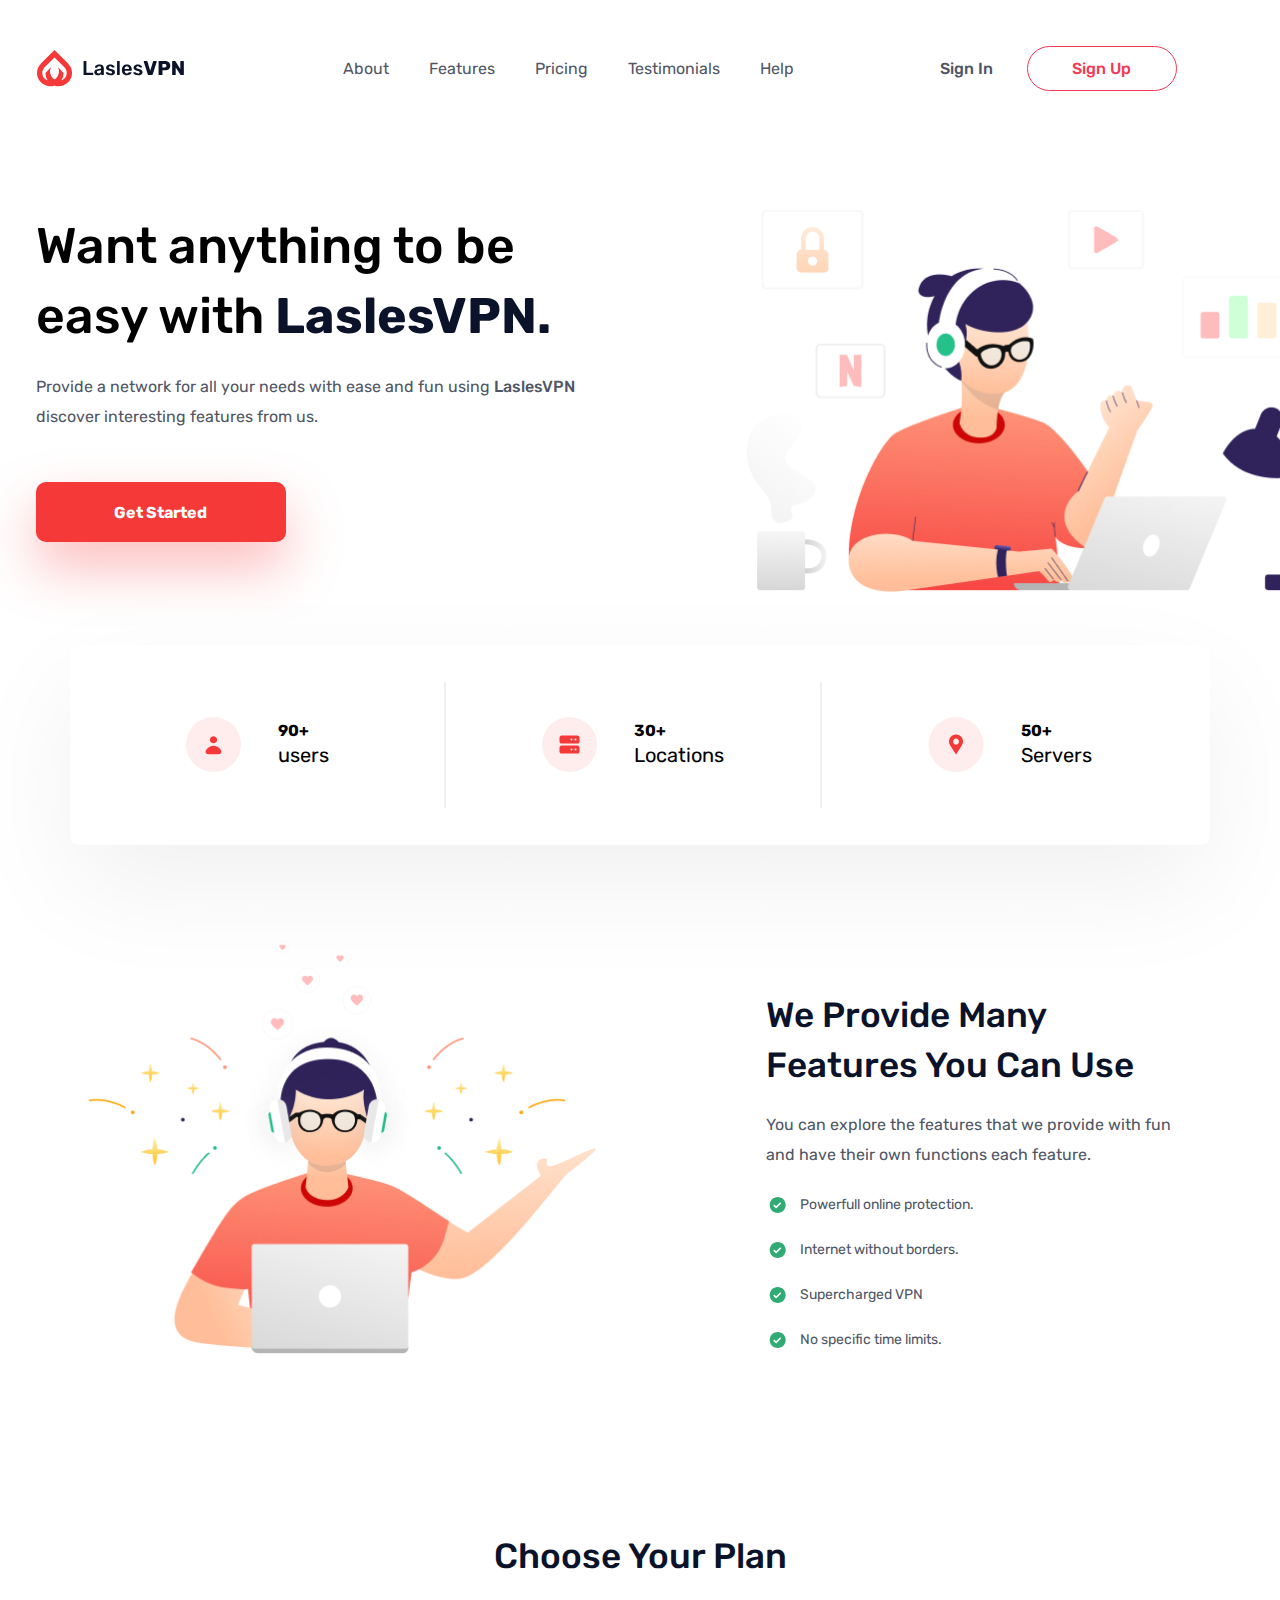
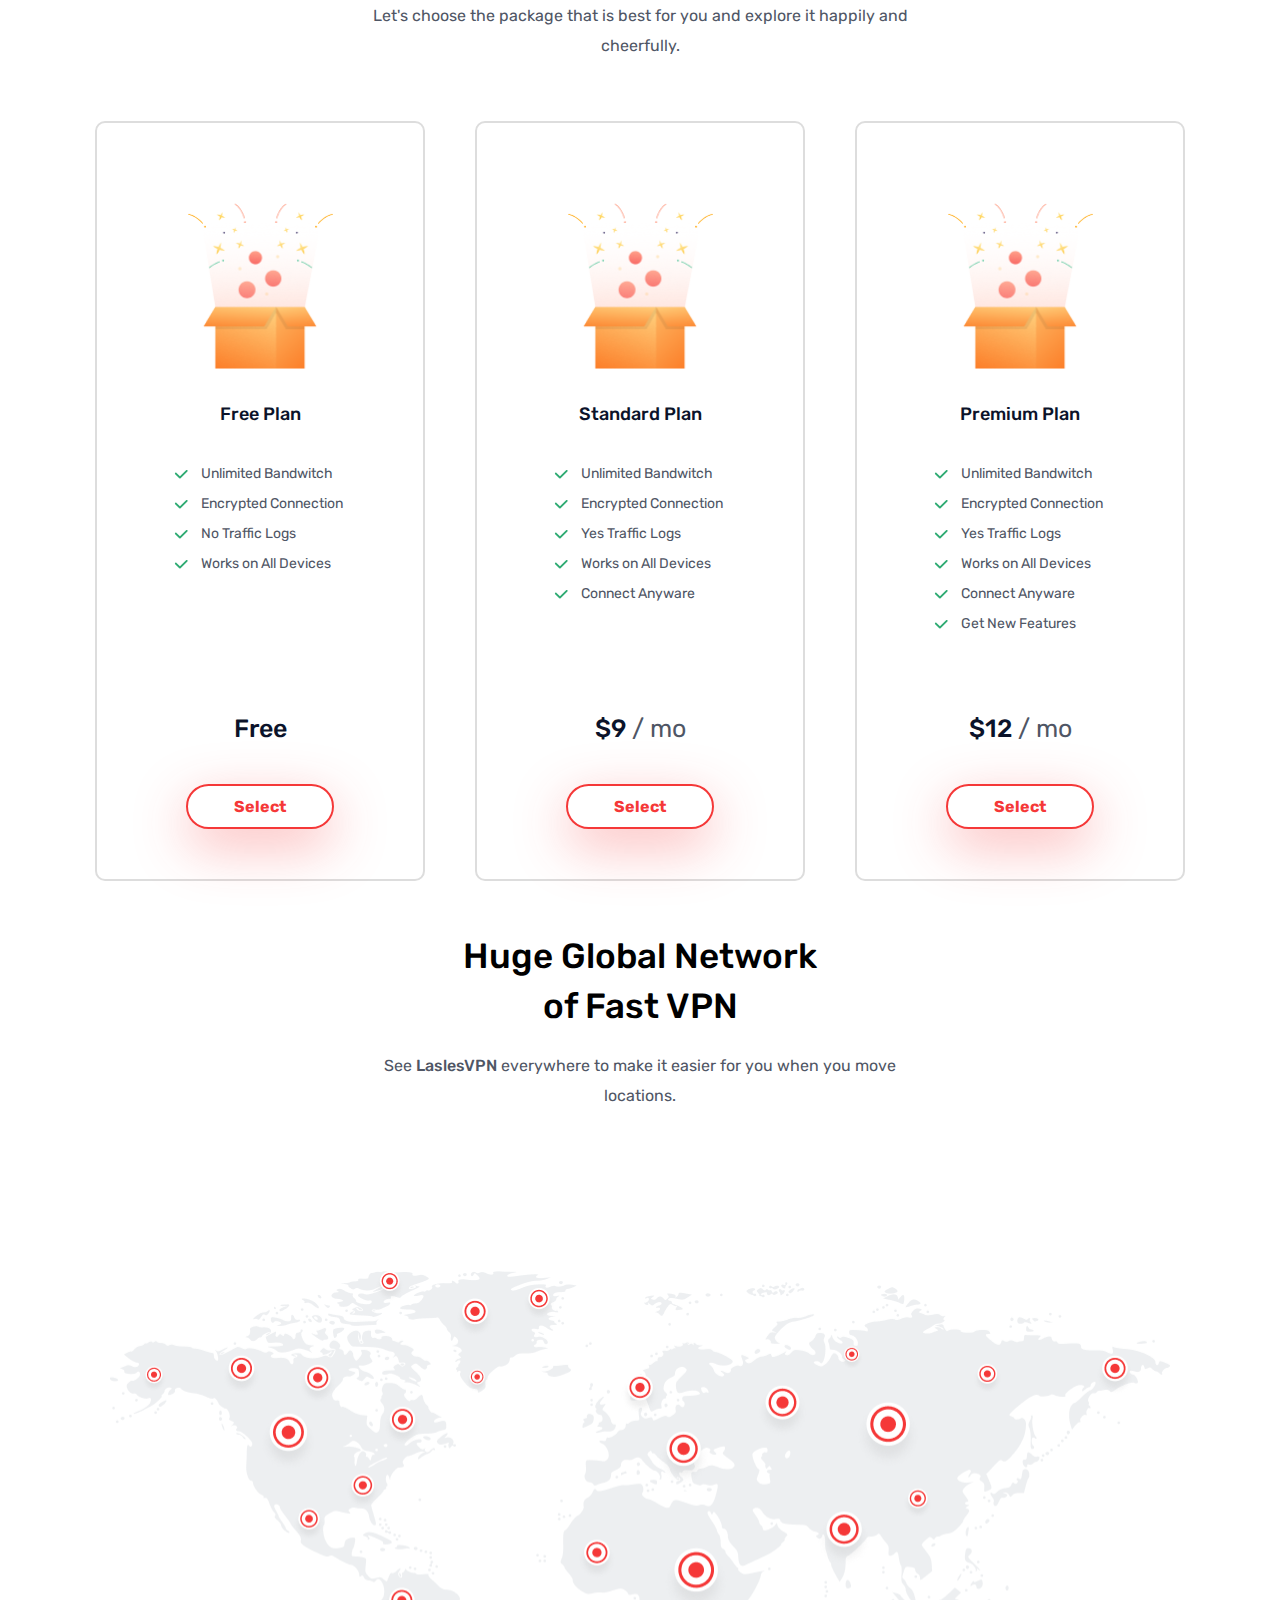
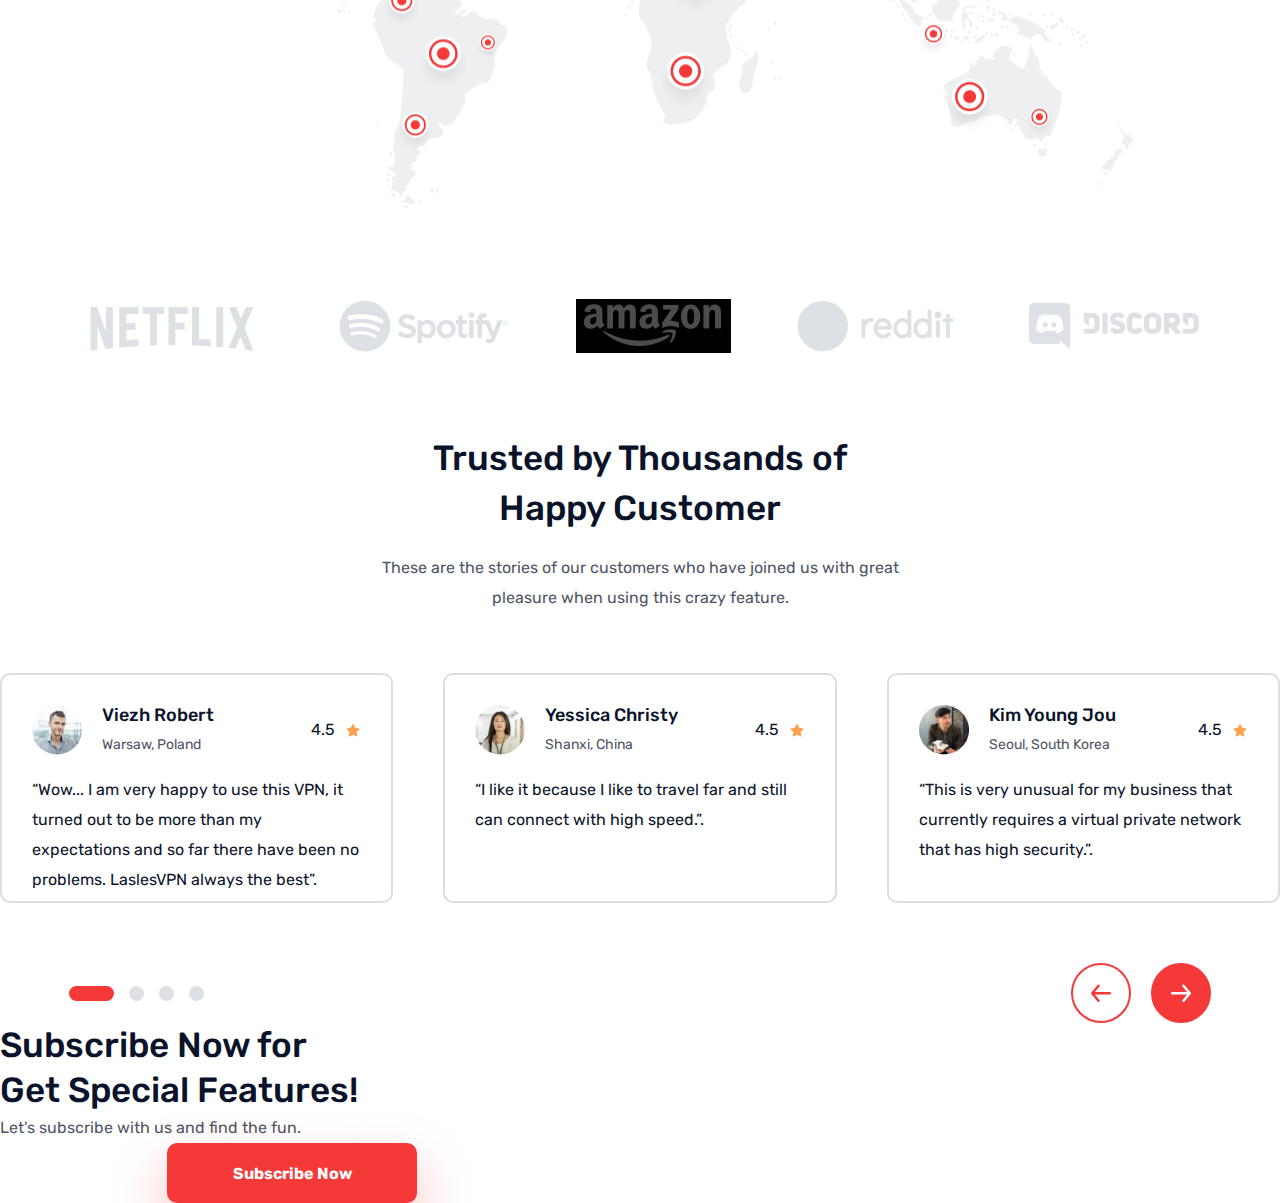
==== index.html @ 33fb3a8c "master__LaslesVPN" ====
<!DOCTYPE html>
<html lang="en">

<head>
    <meta charset="UTF-8">
    <meta http-equiv="X-UA-Compatible" content="IE=edge">
    <meta name="viewport" content="width=device-width, initial-scale=1.0">
    <title>LaslesVPN</title>
    <link rel="preconnect" href="https://fonts.gstatic.com">
    <link href="https://fonts.googleapis.com/css2?family=Rubik:wght@400;500;700&display=swap" rel="stylesheet">
    <link href="css/click.css" rel="stylesheet">
    <link href="css/style.css" rel="stylesheet">
</head>

<body>
    <!-- ===HEADER==== -->
    <header class="header__bg">
        <div class="header__conteiner">
            <div class="header__row">
                <svg class="header__logo" width="149" height="37" viewBox="0 0 149 37" fill="none" xmlns="http://www.w3.org/2000/svg">
                    <path d="M47.04 25.1162C46.9067 25.1162 46.7933 25.0695 46.7 24.9762C46.6067 24.8829 46.56 24.7695 46.56 24.6362V11.5962C46.56 11.4495 46.6067 11.3362 46.7 11.2562C46.7933 11.1629 46.9067 11.1162 47.04 11.1162H48.92C49.0667 11.1162 49.18 11.1629 49.26 11.2562C49.3533 11.3362 49.4 11.4495 49.4 11.5962V22.7162H55.74C55.8867 22.7162 56.0067 22.7629 56.1 22.8562C56.1933 22.9495 56.24 23.0629 56.24 23.1962V24.6362C56.24 24.7695 56.1933 24.8829 56.1 24.9762C56.0067 25.0695 55.8867 25.1162 55.74 25.1162H47.04ZM60.9611 25.3162C60.2811 25.3162 59.6544 25.1829 59.0811 24.9162C58.5211 24.6362 58.0744 24.2629 57.7411 23.7962C57.4211 23.3295 57.2611 22.8162 57.2611 22.2562C57.2611 21.3495 57.6278 20.6162 58.3611 20.0562C59.0944 19.4962 60.1011 19.1162 61.3811 18.9162L64.1211 18.5162V18.0962C64.1211 17.5229 63.9744 17.0895 63.6811 16.7962C63.3878 16.5029 62.9211 16.3562 62.2811 16.3562C61.8411 16.3562 61.4878 16.4362 61.2211 16.5962C60.9544 16.7562 60.7344 16.9229 60.5611 17.0962C60.4011 17.2562 60.2944 17.3629 60.2411 17.4162C60.1878 17.5762 60.0878 17.6562 59.9411 17.6562H58.3811C58.2611 17.6562 58.1544 17.6162 58.0611 17.5362C57.9811 17.4562 57.9411 17.3495 57.9411 17.2162C57.9544 16.8829 58.1144 16.5095 58.4211 16.0962C58.7411 15.6695 59.2278 15.3029 59.8811 14.9962C60.5344 14.6762 61.3411 14.5162 62.3011 14.5162C63.8744 14.5162 65.0211 14.8695 65.7411 15.5762C66.4611 16.2829 66.8211 17.2095 66.8211 18.3562V24.6362C66.8211 24.7695 66.7744 24.8829 66.6811 24.9762C66.6011 25.0695 66.4878 25.1162 66.3411 25.1162H64.6811C64.5478 25.1162 64.4344 25.0695 64.3411 24.9762C64.2478 24.8829 64.2011 24.7695 64.2011 24.6362V23.8562C63.9078 24.2829 63.4944 24.6362 62.9611 24.9162C62.4278 25.1829 61.7611 25.3162 60.9611 25.3162ZM61.6411 23.3962C62.3744 23.3962 62.9744 23.1562 63.4411 22.6762C63.9078 22.1962 64.1411 21.5029 64.1411 20.5962V20.1962L62.1411 20.5162C60.6078 20.7562 59.8411 21.2695 59.8411 22.0562C59.8411 22.4829 60.0144 22.8162 60.3611 23.0562C60.7211 23.2829 61.1478 23.3962 61.6411 23.3962ZM73.3464 25.3162C72.3331 25.3162 71.4864 25.1629 70.8064 24.8562C70.1264 24.5495 69.6197 24.1962 69.2864 23.7962C68.9664 23.3829 68.8064 23.0295 68.8064 22.7362C68.8064 22.6029 68.8464 22.4962 68.9264 22.4162C69.0197 22.3362 69.1264 22.2962 69.2464 22.2962H70.8864C70.9931 22.2962 71.0864 22.3495 71.1664 22.4562C71.2331 22.5095 71.3797 22.6362 71.6064 22.8362C71.8464 23.0362 72.1131 23.1962 72.4064 23.3162C72.7131 23.4229 73.0464 23.4762 73.4064 23.4762C73.9397 23.4762 74.3731 23.3762 74.7064 23.1762C75.0397 22.9629 75.2064 22.6629 75.2064 22.2762C75.2064 22.0095 75.1264 21.7962 74.9664 21.6362C74.8197 21.4629 74.5464 21.3095 74.1464 21.1762C73.7597 21.0295 73.1731 20.8695 72.3864 20.6962C71.2531 20.4562 70.4131 20.0895 69.8664 19.5962C69.3331 19.1029 69.0664 18.4495 69.0664 17.6362C69.0664 17.1029 69.2264 16.6029 69.5464 16.1362C69.8664 15.6562 70.3397 15.2695 70.9664 14.9762C71.6064 14.6695 72.3664 14.5162 73.2464 14.5162C74.1531 14.5162 74.9331 14.6629 75.5864 14.9562C76.2397 15.2362 76.7331 15.5762 77.0664 15.9762C77.4131 16.3762 77.5864 16.7295 77.5864 17.0362C77.5864 17.1562 77.5397 17.2629 77.4464 17.3562C77.3664 17.4362 77.2664 17.4762 77.1464 17.4762H75.6464C75.4997 17.4762 75.3864 17.4229 75.3064 17.3162C75.2131 17.2495 75.0597 17.1295 74.8464 16.9562C74.6464 16.7695 74.4197 16.6229 74.1664 16.5162C73.9131 16.4095 73.6064 16.3562 73.2464 16.3562C72.7531 16.3562 72.3731 16.4629 72.1064 16.6762C71.8397 16.8895 71.7064 17.1695 71.7064 17.5162C71.7064 17.7562 71.7664 17.9562 71.8864 18.1162C72.0197 18.2762 72.2797 18.4295 72.6664 18.5762C73.0531 18.7095 73.6331 18.8495 74.4064 18.9962C76.8064 19.4629 78.0064 20.5095 78.0064 22.1362C78.0064 23.0829 77.5931 23.8495 76.7664 24.4362C75.9531 25.0229 74.8131 25.3162 73.3464 25.3162ZM80.5505 25.1162C80.4171 25.1162 80.3038 25.0695 80.2105 24.9762C80.1171 24.8829 80.0705 24.7695 80.0705 24.6362V11.3962C80.0705 11.2495 80.1171 11.1362 80.2105 11.0562C80.3038 10.9629 80.4171 10.9162 80.5505 10.9162H82.2305C82.3771 10.9162 82.4905 10.9629 82.5705 11.0562C82.6638 11.1362 82.7105 11.2495 82.7105 11.3962V24.6362C82.7105 24.7695 82.6638 24.8829 82.5705 24.9762C82.4905 25.0695 82.3771 25.1162 82.2305 25.1162H80.5505ZM89.863 25.3162C88.3696 25.3162 87.183 24.8895 86.303 24.0362C85.4363 23.1829 84.9763 21.9695 84.923 20.3962L84.903 19.8962C84.903 18.2295 85.3363 16.9162 86.203 15.9562C87.083 14.9962 88.2963 14.5162 89.843 14.5162C91.4296 14.5162 92.6496 14.9962 93.503 15.9562C94.3696 16.9162 94.803 18.1962 94.803 19.7962V20.2162C94.803 20.3495 94.7563 20.4629 94.663 20.5562C94.5696 20.6495 94.4496 20.6962 94.303 20.6962H87.663V20.8562C87.6896 21.6029 87.8896 22.2229 88.263 22.7162C88.6496 23.1962 89.1763 23.4362 89.843 23.4362C90.603 23.4362 91.223 23.1295 91.703 22.5162C91.823 22.3695 91.9163 22.2829 91.983 22.2562C92.0496 22.2162 92.163 22.1962 92.323 22.1962H94.083C94.203 22.1962 94.303 22.2295 94.383 22.2962C94.4763 22.3629 94.523 22.4562 94.523 22.5762C94.523 22.8962 94.3296 23.2762 93.943 23.7162C93.5696 24.1429 93.0296 24.5162 92.323 24.8362C91.6163 25.1562 90.7963 25.3162 89.863 25.3162ZM92.043 18.9962V18.9562C92.043 18.1695 91.843 17.5429 91.443 17.0762C91.0563 16.5962 90.523 16.3562 89.843 16.3562C89.163 16.3562 88.6296 16.5962 88.243 17.0762C87.8563 17.5429 87.663 18.1695 87.663 18.9562V18.9962H92.043ZM100.885 25.3162C99.8721 25.3162 99.0255 25.1629 98.3455 24.8562C97.6655 24.5495 97.1588 24.1962 96.8255 23.7962C96.5055 23.3829 96.3455 23.0295 96.3455 22.7362C96.3455 22.6029 96.3855 22.4962 96.4655 22.4162C96.5588 22.3362 96.6655 22.2962 96.7855 22.2962H98.4255C98.5321 22.2962 98.6255 22.3495 98.7055 22.4562C98.7721 22.5095 98.9188 22.6362 99.1455 22.8362C99.3855 23.0362 99.6521 23.1962 99.9455 23.3162C100.252 23.4229 100.585 23.4762 100.945 23.4762C101.479 23.4762 101.912 23.3762 102.245 23.1762C102.579 22.9629 102.745 22.6629 102.745 22.2762C102.745 22.0095 102.665 21.7962 102.505 21.6362C102.359 21.4629 102.085 21.3095 101.685 21.1762C101.299 21.0295 100.712 20.8695 99.9255 20.6962C98.7921 20.4562 97.9521 20.0895 97.4055 19.5962C96.8721 19.1029 96.6055 18.4495 96.6055 17.6362C96.6055 17.1029 96.7655 16.6029 97.0855 16.1362C97.4055 15.6562 97.8788 15.2695 98.5055 14.9762C99.1455 14.6695 99.9055 14.5162 100.785 14.5162C101.692 14.5162 102.472 14.6629 103.125 14.9562C103.779 15.2362 104.272 15.5762 104.605 15.9762C104.952 16.3762 105.125 16.7295 105.125 17.0362C105.125 17.1562 105.079 17.2629 104.985 17.3562C104.905 17.4362 104.805 17.4762 104.685 17.4762H103.185C103.039 17.4762 102.925 17.4229 102.845 17.3162C102.752 17.2495 102.599 17.1295 102.385 16.9562C102.185 16.7695 101.959 16.6229 101.705 16.5162C101.452 16.4095 101.145 16.3562 100.785 16.3562C100.292 16.3562 99.9121 16.4629 99.6455 16.6762C99.3788 16.8895 99.2455 17.1695 99.2455 17.5162C99.2455 17.7562 99.3055 17.9562 99.4255 18.1162C99.5588 18.2762 99.8188 18.4295 100.205 18.5762C100.592 18.7095 101.172 18.8495 101.945 18.9962C104.345 19.4629 105.545 20.5095 105.545 22.1362C105.545 23.0829 105.132 23.8495 104.305 24.4362C103.492 25.0229 102.352 25.3162 100.885 25.3162ZM111.63 25.1162C111.403 25.1162 111.216 25.0629 111.07 24.9562C110.936 24.8362 110.843 24.6895 110.79 24.5162L106.75 11.7162L106.71 11.5362C106.71 11.4295 106.75 11.3362 106.83 11.2562C106.923 11.1629 107.03 11.1162 107.15 11.1162H109.77C109.97 11.1162 110.13 11.1762 110.25 11.2962C110.383 11.4029 110.47 11.5229 110.51 11.6562L113.23 20.6962L115.97 11.6562C116.01 11.5095 116.09 11.3829 116.21 11.2762C116.343 11.1695 116.51 11.1162 116.71 11.1162H119.33C119.45 11.1162 119.55 11.1629 119.63 11.2562C119.71 11.3362 119.75 11.4295 119.75 11.5362C119.75 11.6029 119.743 11.6629 119.73 11.7162L115.67 24.5162C115.63 24.6895 115.536 24.8362 115.39 24.9562C115.256 25.0629 115.076 25.1162 114.85 25.1162H111.63ZM122.075 25.1162C121.942 25.1162 121.822 25.0695 121.715 24.9762C121.622 24.8695 121.575 24.7495 121.575 24.6162V11.6362C121.575 11.4895 121.622 11.3695 121.715 11.2762C121.808 11.1695 121.928 11.1162 122.075 11.1162H127.735C129.468 11.1162 130.828 11.5095 131.815 12.2962C132.802 13.0829 133.295 14.2362 133.295 15.7562C133.295 17.2762 132.802 18.4162 131.815 19.1762C130.828 19.9229 129.468 20.2962 127.735 20.2962H125.455V24.6162C125.455 24.7495 125.408 24.8695 125.315 24.9762C125.222 25.0695 125.102 25.1162 124.955 25.1162H122.075ZM127.635 17.4362C128.182 17.4362 128.608 17.2962 128.915 17.0162C129.235 16.7229 129.395 16.2962 129.395 15.7362C129.395 15.2162 129.248 14.7962 128.955 14.4762C128.675 14.1562 128.235 13.9962 127.635 13.9962H125.395V17.4362H127.635ZM135.649 25.1162C135.516 25.1162 135.396 25.0695 135.289 24.9762C135.196 24.8695 135.149 24.7495 135.149 24.6162V11.6362C135.149 11.4895 135.196 11.3695 135.289 11.2762C135.382 11.1695 135.502 11.1162 135.649 11.1162H137.909C138.216 11.1162 138.442 11.2429 138.589 11.4962L143.309 18.9562V11.6362C143.309 11.4895 143.356 11.3695 143.449 11.2762C143.542 11.1695 143.662 11.1162 143.809 11.1162H146.349C146.496 11.1162 146.616 11.1695 146.709 11.2762C146.802 11.3695 146.849 11.4895 146.849 11.6362V24.5962C146.849 24.7429 146.802 24.8695 146.709 24.9762C146.616 25.0695 146.496 25.1162 146.349 25.1162H144.089C143.782 25.1162 143.556 24.9895 143.409 24.7362L138.709 17.5762V24.6162C138.709 24.7629 138.656 24.8829 138.549 24.9762C138.456 25.0695 138.336 25.1162 138.189 25.1162H135.649Z" fill="#0B132A"/>
                    <path d="M31.1473 13.6477L31.1255 13.626C31.1238 13.6247 31.1224 13.6231 31.1215 13.6212L17.5006 0L3.87983 13.6209C3.87826 13.6225 3.8758 13.6256 3.8758 13.6256L3.85333 13.6474C1.77053 15.7419 0.447586 18.4725 0.0948177 21.4052C-0.25795 24.3379 0.379698 27.3044 1.90639 29.8331C3.43309 32.3619 5.76122 34.3077 8.52069 35.3612C11.2802 36.4147 14.3126 36.5157 17.136 35.6477C17.3735 35.5751 17.6275 35.5751 17.8651 35.6477C20.6882 36.5153 23.7205 36.4144 26.4798 35.3607C29.2391 34.307 31.567 32.3613 33.0936 29.8328C34.6202 27.3042 35.2579 24.3379 34.9053 21.4054C34.5526 18.4728 33.2299 15.7422 31.1473 13.6477ZM8.7232 22.6298C8.65689 22.6961 8.6043 22.7749 8.56844 22.8615C8.53257 22.948 8.5141 23.0408 8.51412 23.1346C8.53835 25.5386 9.21776 27.8904 10.4792 29.9371C10.5079 29.9835 10.5211 30.0379 10.517 30.0922C10.513 30.1465 10.4918 30.1982 10.4566 30.2399C10.4213 30.2816 10.3738 30.311 10.3209 30.324C10.2679 30.337 10.2122 30.333 10.1616 30.3124C9.21332 29.9135 8.35182 29.3336 7.62531 28.6053C6.13646 27.1162 5.29946 25.097 5.2981 22.9912C5.29675 20.8855 6.13117 18.8652 7.61812 17.3743L17.5006 7.49273L27.3826 17.3743C28.8698 18.865 29.7045 20.8853 29.703 22.9912C29.7018 25.097 28.8647 27.1162 27.3757 28.6053C26.6492 29.3336 25.7877 29.9135 24.8396 30.3124C24.7889 30.333 24.7332 30.337 24.6802 30.324C24.6273 30.311 24.5798 30.2814 24.5445 30.2399C24.5093 30.1982 24.488 30.1465 24.484 30.092C24.4799 30.0377 24.4931 29.9833 24.5218 29.9369C25.7835 27.8904 26.4633 25.5386 26.4879 23.1346C26.4879 23.0408 26.4692 22.948 26.4332 22.8613C26.3971 22.7746 26.3444 22.696 26.2779 22.6296L21.6037 17.6717C21.5571 17.6329 21.4985 17.6116 21.4378 17.6116C21.3773 17.6116 21.3186 17.6329 21.2721 17.6717C21.2255 17.7104 21.1942 17.7644 21.1833 17.824C21.1724 17.8837 21.1828 17.945 21.2127 17.9978C23.0281 21.283 21.467 26.0017 18.8637 28.6053L18.85 28.6191C18.4907 28.9745 18.0056 29.1738 17.5002 29.1736C16.9948 29.1734 16.5098 28.9738 16.1508 28.6182L16.1382 28.6053C13.5339 26.0017 11.9736 21.2835 13.7893 17.9985C13.8192 17.9457 13.8296 17.8844 13.8187 17.8247C13.8079 17.7651 13.7764 17.7111 13.7299 17.6724C13.6834 17.6336 13.6247 17.6123 13.5642 17.6123C13.5036 17.6123 13.4449 17.6336 13.3984 17.6724L8.7232 22.6298Z" fill="#F53838"/>
                </svg>
                <nav>
                    <ul class="header__menu">
                        <li class="header__menu-item">
                            <a href="#" class="header__menu-link">About</a></li>
                        <li class="header__menu-item">
                            <a href="#" class="header__menu-link">Features</a></li>
                        <li class="header__menu-item">
                            <a href="#" class="header__menu-link">Pricing</a></li>
                        <li class="header__menu-item">
                            <a href="#" class="header__menu-link">Testimonials</a></li>
                        <li class="header__menu-item">
                            <a href="#" class="header__menu-link">Help</a></li>
                    </ul>
                </nav>
                <a href="#" class="header__link-login">Sign In</a>
                <button class="btn header__btn-login">Sign Up</button>
            </div>
    </header>
    <section class="header__bottom">
        <h1 class="header__title">Want anything to be easy with
            <span class="header__title-bold">LaslesVPN.</span>
        </h1>
        <div class="header__dicsription">Provide a network for all your needs with ease and fun using
            <span class="header__dicsription-bold"> LaslesVPN </span> discover interesting features from us.
        </div>
        <button class="btn header__btn-start">Get Started</button>
        </div>
        <img class="header__decor-img" src="images/heder__decor-img.png" alt="">
        </div>
    </section>
    <!-- =====HEADER(END)====== -->


    <!-- ===ADVANTAGES=== -->
    <section class="advantages">
        <div class="advantages__conteiner">
            <div class="advantages__cards">
                <svg class="advantages__cards-icon" width="55" height="56" viewBox="0 0 55 56" fill="none" xmlns="http://www.w3.org/2000/svg">
                    <rect y="0.0493164" width="55" height="55" rx="27.5" fill="#FFECEC" />
                    <path fill-rule="evenodd" clip-rule="evenodd" d="M27.5 26.3493C28.4548 26.3493 29.3705 25.97 30.0456 25.2949C30.7207 24.6197 31.1 23.7041 31.1 22.7493C31.1 21.7945 30.7207 20.8788 30.0456 20.2037C29.3705 19.5286 28.4548 19.1493 27.5 19.1493C26.5452 19.1493 25.6296 19.5286 24.9544 20.2037C24.2793 20.8788 23.9 21.7945 23.9 22.7493C23.9 23.7041 24.2793 24.6197 24.9544 25.2949C25.6296 25.97 26.5452 26.3493 27.5 26.3493ZM22.3987 37.1493C20.5769 37.1493 19.0422 35.6179 19.7394 33.9347C20.1616 32.9156 20.7803 31.9896 21.5603 31.2096C22.3403 30.4296 23.2663 29.8108 24.2855 29.3887C25.3046 28.9666 26.3969 28.7493 27.5 28.7493C28.6031 28.7493 29.6954 28.9666 30.7145 29.3887C31.7337 29.8108 32.6597 30.4296 33.4397 31.2096C34.2197 31.9896 34.8385 32.9156 35.2606 33.9347C35.9578 35.6179 34.4232 37.1493 32.6014 37.1493H22.3987Z"fill="#F53838" />
                </svg>
                <div class="advantages__cards-dicsription">
                    <span class="advantages__cards-title">90+</span>
                    <span class="advantages__cards-subtitle">users</span>
                </div>
            </div>
            <div class="advantages__cards">
                <svg class="advantages__cards-icon" width="55" height="56" viewBox="0 0 55 56" fill="none" xmlns="http://www.w3.org/2000/svg">
                    <rect y="0.0493164" width="55" height="55" rx="27.5" fill="#FFECEC" />
                    <path d="M35.5 18.5493H19.5C18.9696 18.5493 18.4609 18.76 18.0858 19.1351C17.7107 19.5102 17.5 20.0189 17.5 20.5493V24.5493C17.5 25.0797 17.7107 25.5885 18.0858 25.9635C18.4609 26.3386 18.9696 26.5493 19.5 26.5493H35.5C36.0304 26.5493 36.5391 26.3386 36.9142 25.9635C37.2893 25.5885 37.5 25.0797 37.5 24.5493V20.5493C37.5 20.0189 37.2893 19.5102 36.9142 19.1351C36.5391 18.76 36.0304 18.5493 35.5 18.5493ZM30.5 22.5493C30.5 23.1016 30.0523 23.5493 29.5 23.5493C28.9477 23.5493 28.5 23.1016 28.5 22.5493C28.5 21.997 28.9477 21.5493 29.5 21.5493C30.0523 21.5493 30.5 21.997 30.5 22.5493ZM34.5 22.5493C34.5 23.1016 34.0523 23.5493 33.5 23.5493C32.9477 23.5493 32.5 23.1016 32.5 22.5493C32.5 21.997 32.9477 21.5493 33.5 21.5493C34.0523 21.5493 34.5 21.997 34.5 22.5493ZM35.5 28.5493H19.5C18.9696 28.5493 18.4609 28.76 18.0858 29.1351C17.7107 29.5102 17.5 30.0189 17.5 30.5493V34.5493C17.5 35.0798 17.7107 35.5885 18.0858 35.9635C18.4609 36.3386 18.9696 36.5493 19.5 36.5493H35.5C36.0304 36.5493 36.5391 36.3386 36.9142 35.9635C37.2893 35.5885 37.5 35.0798 37.5 34.5493V30.5493C37.5 30.0189 37.2893 29.5102 36.9142 29.1351C36.5391 28.76 36.0304 28.5493 35.5 28.5493ZM30.5 32.5493C30.5 33.1016 30.0523 33.5493 29.5 33.5493C28.9477 33.5493 28.5 33.1016 28.5 32.5493C28.5 31.997 28.9477 31.5493 29.5 31.5493C30.0523 31.5493 30.5 31.997 30.5 32.5493ZM34.5 32.5493C34.5 33.1016 34.0523 33.5493 33.5 33.5493C32.9477 33.5493 32.5 33.1016 32.5 32.5493C32.5 31.997 32.9477 31.5493 33.5 31.5493C34.0523 31.5493 34.5 31.997 34.5 32.5493Z" fill="#F53838" />
                </svg>
                <div class="advantages__cards-dicsription">
                    <span class="advantages__cards-title">30+</span>
                    <span class="advantages__cards-subtitle">Locations</span>
                </div>
            </div>
            <div class="advantages__cards">
                <svg class="advantages__cards-icon" width="56" height="56" viewBox="0 0 56 56" fill="none" xmlns="http://www.w3.org/2000/svg">
                    <rect x="0.5" y="0.0493164" width="55" height="55" rx="27.5" fill="#FFECEC" />
                    <path d="M35 24.5493C35 23.6301 34.8189 22.7198 34.4672 21.8705C34.1154 21.0213 33.5998 20.2496 32.9497 19.5996C32.2997 18.9496 31.5281 18.4339 30.6788 18.0822C29.8295 17.7304 28.9193 17.5493 28 17.5493C27.0807 17.5493 26.1705 17.7304 25.3212 18.0822C24.4719 18.4339 23.7003 18.9496 23.0503 19.5996C22.4002 20.2496 21.8846 21.0213 21.5328 21.8705C21.1811 22.7198 21 23.6301 21 24.5493C21 25.9363 21.41 27.2263 22.105 28.3143H22.097C24.457 32.0093 28 37.5493 28 37.5493L33.903 28.3143H33.896C34.6164 27.1907 34.9995 25.8841 35 24.5493ZM28 27.5493C27.2044 27.5493 26.4413 27.2332 25.8787 26.6706C25.3161 26.108 25 25.345 25 24.5493C25 23.7537 25.3161 22.9906 25.8787 22.428C26.4413 21.8654 27.2044 21.5493 28 21.5493C28.7956 21.5493 29.5587 21.8654 30.1213 22.428C30.6839 22.9906 31 23.7537 31 24.5493C31 25.345 30.6839 26.108 30.1213 26.6706C29.5587 27.2332 28.7956 27.5493 28 27.5493Z" fill="#F53838" />
                </svg>
                <div class="advantages__cards-dicsription">
                    <span class="advantages__cards-title">50+</span>
                    <span class="advantages__cards-subtitle">Servers</span>
                </div>
            </div>
        </div>
    </section>
    <!-- ======ADVANTAGES(END)====== -->
    <!-- ===FUNCTIONS=== -->
    <section class="functions">
        <div class="functions__conteiner">
            <img class="functions__decor-img" src="images/functions__decor-img.png" alt="">
            <div class="functions__first">
                <h2 class="functions__title">We Provide Many Features You Can Use</h2>
                <div class="functions__dicsriptions">
                    You can explore the features that we provide with fun and have their own functions each feature.
                </div>
                <ul class="functions__list">
                    <li class="functions__list-item">Powerfull online protection.</li>
                    <li class="functions__list-item">Internet without borders.</li>
                    <li class="functions__list-item">Supercharged VPN</li>
                    <li class="functions__list-item">No specific time limits.</li>
                </ul>
            </div>
        </div>
    </section>
    <!-- ===FUNCTIONS(END)==== -->
    <!-- ========BG__GRADIENT======== -->
    <div class="bg__gradient">
        <!-- =====PLAN====== -->
        <section class="plan">
            <h2 class="plan__title">Choose Your Plan</h2>
            <div class="plan__dicsription">Let's choose the package that is best for you and explore it happily and cheerfully.
            </div>
            <div class="plan__conteiner">
                <div class="plan__card">
                    <img class="plan__card-img" src="images/plan__card-img.png" alt="">
                    <span class="plan__card-title">Free Plan</span>
                    <ul class="plan__card-list">
                        <li class="plan__list-item">Unlimited Bandwitch</li>
                        <li class="plan__list-item">Encrypted Connection</li>
                        <li class="plan__list-item">No Traffic Logs</li>
                        <li class="plan__list-item">Works on All Devices</li>
                    </ul>
                    <div class="plan__card-price">Free</div>
                    <button class="btn plan__card-btn">Select</button>
                </div>
                <div class="plan__card">
                    <img class="plan__card-img" src="images/plan__card-img.png" alt="">
                    <span class="plan__card-title">Standard Plan</span>
                    <ul class="plan__card-list">
                        <li class="plan__list-item">Unlimited Bandwitch</li>
                        <li class="plan__list-item">Encrypted Connection</li>
                        <li class="plan__list-item">Yes Traffic Logs</li>
                        <li class="plan__list-item">Works on All Devices</li>
                        <li class="plan__list-item">Connect Anyware</li>
                    </ul>
                    <div class="plan__card-price">$9 <span class="plan__card-bold">/ mo</span></div>
                    <button class="btn plan__card-btn">Select</button>
                </div>
                <div class="plan__card">
                    <img class="plan__card-img" src="images/plan__card-img.png" alt="">
                    <span class="plan__card-title">Premium Plan</span>
                    <ul class="plan__card-list">
                        <li class="plan__list-item">Unlimited Bandwitch</li>
                        <li class="plan__list-item">Encrypted Connection</li>
                        <li class="plan__list-item">Yes Traffic Logs</li>
                        <li class="plan__list-item">Works on All Devices</li>
                        <li class="plan__list-item">Connect Anyware</li>
                        <li class="plan__list-item">Get New Features</li>
                    </ul>
                    <div class="plan__card-price">$12 <span class="plan__card-bold"> / mo</span></div>
                    <button class="btn plan__card-btn">Select</button>
                </div>
            </div>
        </section>
        <!-- =====PLAN(end)====== -->

        <!-- ====NETWORK===== -->
        <section class="network">
            <h2 class="network__title">Huge Global Network of Fast VPN</h2>
            <div class="network__dicsription">See <span class="network__dicsription-bold"> LaslesVPN</span> everywhere to make it easier for you when you move locations.
            </div>
            <img class="network__img-map" src="images/network__img-map.png" alt="">
            <div class="network__list">
                <img src="images/netflix.png" alt="" class="network__list-item">
                <img src="images/spotify.png" alt="" class="network__list-item">
                <img src="images/amazon.jpg" alt="" class="network__list-item">
                <img src="images/reddit.png" alt="" class="network__list-item">
                <img src="images/discord.png" alt="" class="network__list-item">
            </div>
        </section>
        <!-- ====NETWORK(end)===== -->
        <!-- =====COMENTS__SECTION====== -->
        <section class="coments">
            <h2 class="coments__title">Trusted by Thousands of Happy Customer</h2>
            <div class="coments__dicsription">These are the stories of our customers who have joined us with great pleasure when using this crazy feature.</div>
            <!-- ===COMENTS__CONTEINER=== -->
            <div class="coments__conteiner">
                <!-- ===COMMENTS__SLIDER=== -->
                <div class="coments__slider">
                    <!-- ===COMENTS__CARD-1=== -->
                    <div class="coments__card">
                        <header class="coments__card-header">
                            <img class="coments__card-avatar" src="images/coments__card-avatar1.png" alt="">
                            <div class="coments__card-dicsription">
                                <span class="coments__card-name">Viezh Robert</span>
                                <span class="coments__card-country">Warsaw, Poland</span>
                            </div>
                            <span class="coments__card-rating">4.5</span>
                            <svg class="coments__card-star" width="16" height="17" viewBox="0 0 16 17" fill="none" xmlns="http://www.w3.org/2000/svg">
								<path d="M14.1891 6.41802L10.2219 5.84146L8.44847 2.24615C8.40003 2.14771 8.32034 2.06802 8.2219 2.01959C7.97503 1.89771 7.67503 1.99927 7.55159 2.24615L5.77815 5.84146L1.81097 6.41802C1.70159 6.43365 1.60159 6.48521 1.52503 6.56334C1.43247 6.65847 1.38146 6.78646 1.38322 6.91918C1.38498 7.0519 1.43936 7.1785 1.5344 7.27115L4.40472 10.0696L3.72659 14.0211C3.71069 14.1131 3.72086 14.2076 3.75595 14.294C3.79105 14.3805 3.84966 14.4554 3.92514 14.5102C4.00062 14.565 4.08995 14.5976 4.183 14.6042C4.27605 14.6108 4.3691 14.5913 4.45159 14.5477L8.00003 12.6821L11.5485 14.5477C11.6453 14.5993 11.7578 14.6165 11.8657 14.5977C12.1375 14.5508 12.3203 14.293 12.2735 14.0211L11.5953 10.0696L14.4657 7.27115C14.5438 7.19459 14.5953 7.09459 14.611 6.98521C14.6532 6.71177 14.4625 6.45865 14.1891 6.41802Z"fill="#FEA250" />
						</svg>
                        </header>
                        <div class="coments__card-text">
                            “Wow... I am very happy to use this VPN, it turned out to be more than my expectations and so far there have been no problems. LaslesVPN always the best”.
                        </div>
                    </div>
                    <!-- =====COMENTS__CARD-1(end)===== -->
                    <!-- ===COMENTS__CARD-2=== -->
                    <div class="coments__card">
                        <header class="coments__card-header">
                            <img class="coments__card-avatar" src="images/coments__card-avatar2.png" alt="">
                            <div class="coments__card-dicsription">
                                <span class="coments__card-name">Yessica Christy</span>
                                <span class="coments__card-country">Shanxi, China</span>
                            </div>
                            <span class="coments__card-rating">4.5</span>
                            <svg class="coments__card-star" width="16" height="17" viewBox="0 0 16 17" fill="none" xmlns="http://www.w3.org/2000/svg">
								<path d="M14.1891 6.41802L10.2219 5.84146L8.44847 2.24615C8.40003 2.14771 8.32034 2.06802 8.2219 2.01959C7.97503 1.89771 7.67503 1.99927 7.55159 2.24615L5.77815 5.84146L1.81097 6.41802C1.70159 6.43365 1.60159 6.48521 1.52503 6.56334C1.43247 6.65847 1.38146 6.78646 1.38322 6.91918C1.38498 7.0519 1.43936 7.1785 1.5344 7.27115L4.40472 10.0696L3.72659 14.0211C3.71069 14.1131 3.72086 14.2076 3.75595 14.294C3.79105 14.3805 3.84966 14.4554 3.92514 14.5102C4.00062 14.565 4.08995 14.5976 4.183 14.6042C4.27605 14.6108 4.3691 14.5913 4.45159 14.5477L8.00003 12.6821L11.5485 14.5477C11.6453 14.5993 11.7578 14.6165 11.8657 14.5977C12.1375 14.5508 12.3203 14.293 12.2735 14.0211L11.5953 10.0696L14.4657 7.27115C14.5438 7.19459 14.5953 7.09459 14.611 6.98521C14.6532 6.71177 14.4625 6.45865 14.1891 6.41802Z"fill="#FEA250" />
						</svg>
                        </header>
                        <div class="coments__card-text">
                            “I like it because I like to travel far and still can connect with high speed.”.
                        </div>
                    </div>
                    <!-- =====COMENTS__CARD-2(end)===== -->
                    <!-- ===COMENTS__CARD-3=== -->
                    <div class="coments__card">
                        <header class="coments__card-header">
                            <img class="coments__card-avatar" src="images/coments__card-avatar3.png" alt="">
                            <div class="coments__card-dicsription">
                                <span class="coments__card-name">Kim Young Jou</span>
                                <span class="coments__card-country">Seoul, South Korea</span>
                            </div>
                            <span class="coments__card-rating">4.5</span>
                            <svg class="coments__card-star" width="16" height="17" viewBox="0 0 16 17" fill="none" xmlns="http://www.w3.org/2000/svg">
								<path
									d="M14.1891 6.41802L10.2219 5.84146L8.44847 2.24615C8.40003 2.14771 8.32034 2.06802 8.2219 2.01959C7.97503 1.89771 7.67503 1.99927 7.55159 2.24615L5.77815 5.84146L1.81097 6.41802C1.70159 6.43365 1.60159 6.48521 1.52503 6.56334C1.43247 6.65847 1.38146 6.78646 1.38322 6.91918C1.38498 7.0519 1.43936 7.1785 1.5344 7.27115L4.40472 10.0696L3.72659 14.0211C3.71069 14.1131 3.72086 14.2076 3.75595 14.294C3.79105 14.3805 3.84966 14.4554 3.92514 14.5102C4.00062 14.565 4.08995 14.5976 4.183 14.6042C4.27605 14.6108 4.3691 14.5913 4.45159 14.5477L8.00003 12.6821L11.5485 14.5477C11.6453 14.5993 11.7578 14.6165 11.8657 14.5977C12.1375 14.5508 12.3203 14.293 12.2735 14.0211L11.5953 10.0696L14.4657 7.27115C14.5438 7.19459 14.5953 7.09459 14.611 6.98521C14.6532 6.71177 14.4625 6.45865 14.1891 6.41802Z"
									fill="#FEA250" />
							</svg>
                        </header>
                        <div class="coments__card-text">
                            “This is very unusual for my business that currently requires a virtual private network that has high security.”.
                        </div>
                    </div>
                    <!-- =====COMENTS__CARD-3(end)===== -->
                </div>
                <!-- ====COMENTS__SLIDER-CONTROL=== -->
                <div class="coments__slider-control">
                    <div class="coments__slider-state">
                        <div class="coments__slider-indicator ind__active"></div>
                        <div class="coments__slider-indicator"></div>
                        <div class="coments__slider-indicator"></div>
                        <div class="coments__slider-indicator"></div>
                    </div>
                    <div class="coments__slider-btns">
                        <bottom class="btn coments__slider-btn">
                            <svg width="30" height="31" viewBox="0 0 30 31" fill="none" xmlns="http://www.w3.org/2000/svg">
                                <path d="M23.75 14.0029H8.925L13.4625 8.55291C13.6747 8.29764 13.7768 7.96854 13.7463 7.638C13.7158 7.30747 13.5553 7.00258 13.3 6.79041C13.0447 6.57823 12.7156 6.47616 12.3851 6.50663C12.0546 6.53711 11.7497 6.69764 11.5375 6.95291L5.2875 14.4529C5.24545 14.5126 5.20785 14.5752 5.175 14.6404C5.175 14.7029 5.175 14.7404 5.0875 14.8029C5.03084 14.9462 5.00118 15.0988 5 15.2529C5.00118 15.407 5.03084 15.5596 5.0875 15.7029C5.0875 15.7654 5.0875 15.8029 5.175 15.8654C5.20785 15.9306 5.24545 15.9933 5.2875 16.0529L11.5375 23.5529C11.655 23.694 11.8022 23.8075 11.9686 23.8853C12.1349 23.963 12.3164 24.0032 12.5 24.0029C12.7921 24.0035 13.0751 23.9018 13.3 23.7154C13.4266 23.6105 13.5312 23.4816 13.6079 23.3362C13.6846 23.1907 13.7318 23.0316 13.7469 22.8679C13.762 22.7042 13.7447 22.5391 13.6959 22.3821C13.6471 22.2251 13.5678 22.0792 13.4625 21.9529L8.925 16.5029H23.75C24.0815 16.5029 24.3995 16.3712 24.6339 16.1368C24.8683 15.9024 25 15.5844 25 15.2529C25 14.9214 24.8683 14.6034 24.6339 14.369C24.3995 14.1346 24.0815 14.0029 23.75 14.0029Z" fill="#F53838"/>
                            </svg>
                        </bottom>
                        <bottom class="btn coments__slider-btn">
                            <svg width="30" height="31" viewBox="0 0 30 31" fill="none" xmlns="http://www.w3.org/2000/svg">
                            <path d="M6.25 14.0029H21.075L16.5375 8.55291C16.3253 8.29764 16.2232 7.96854 16.2537 7.638C16.2842 7.30747 16.4447 7.00258 16.7 6.79041C16.9553 6.57823 17.2844 6.47616 17.6149 6.50663C17.9454 6.53711 18.2503 6.69764 18.4625 6.95291L24.7125 14.4529C24.7545 14.5126 24.7922 14.5752 24.825 14.6404C24.825 14.7029 24.825 14.7404 24.9125 14.8029C24.9692 14.9462 24.9988 15.0988 25 15.2529C24.9988 15.407 24.9692 15.5596 24.9125 15.7029C24.9125 15.7654 24.9125 15.8029 24.825 15.8654C24.7922 15.9306 24.7545 15.9933 24.7125 16.0529L18.4625 23.5529C18.345 23.694 18.1978 23.8075 18.0314 23.8853C17.8651 23.963 17.6836 24.0032 17.5 24.0029C17.2079 24.0035 16.9249 23.9018 16.7 23.7154C16.5734 23.6105 16.4688 23.4816 16.3921 23.3362C16.3154 23.1907 16.2682 23.0316 16.2531 22.8679C16.238 22.7042 16.2553 22.5391 16.3041 22.3821C16.3529 22.2251 16.4322 22.0792 16.5375 21.9529L21.075 16.5029H6.25C5.91848 16.5029 5.60054 16.3712 5.36612 16.1368C5.13169 15.9024 5 15.5844 5 15.2529C5 14.9214 5.13169 14.6034 5.36612 14.369C5.60054 14.1346 5.91848 14.0029 6.25 14.0029Z" fill="white"/>
                            </svg>
                        </bottom>
                    </div>
                </div>
                <!-- ====COMENTS__SLIDER-CONTROL(end)=== -->
                <!-- ===COMENTS__SUBSCRP ====-->
                <div class="coments__subscrp">
                    <div class="coments__subscrp-conteiner">
                        <h2 class="comnets__subscrip-title">
                            Subscribe Now for Get Special Features!
                        </h2>
                        <div class="coments__subscrip-subtitle">
                            Let's subscribe with us and find the fun.
                        </div>
                    </div>
                    <button class="btn coments__subscrp-btn">
                        Subscribe Now
                    </button>
                </div>
                <!-- ======COMENTS__SUBSCRP(end)===== -->
            </div>
            <!-- =====COMENTS__CONTEINER(end)===== -->
        </section>
        <!-- =====COMENTS__SECTION(end)====== -->
    </div>
    <!-- =====BG__GRADIENT(end)===== -->
</body>

</html>
---- css/style.css ----
html {
        font-size: 100%;
    }
    
    body {
        margin: 0;
        padding: 0;
        font-family: 'Rubik', sans-serif;
    }
    /* ===RESET=== */
    
    * {
        /* border: 1px dashed black; */
        box-sizing: border-box;
        margin: 0;
        padding: 0;
    }
    
    a {
        text-decoration: none;
    }
    
    ul {
        list-style: none;
        font-size: 0.75rem;
    }
    
    .btn {
        font-family: 'Rubik', sans-serif;
        outline: none;
        background: none;
        border: none;
        margin: 0;
    }
    /* ========RESET(end)========= */
    /* ===HEADER=== */
    
    .header__bg {
        width: 100%;
        height: 100%;
        background: #FFFFFF;
    }
    
    .header__conteiner {
        max-width: 1207px;
        width: 100%;
        margin: 0 auto;
        position: relative;
    }
    
    .header__logo {
        margin-right: 157px;
    }
    
    .header__row {
        display: flex;
        align-items: center;
        max-width: 1140px;
        width: 100%;
        height: 91px;
        padding-top: 46px;
    }
    
    .header__menu {
        display: flex;
    }
    
    .header__menu-item:not(:first-child) {
        margin-left: 40px;
    }
    
    .header__menu-link {
        font-weight: 400;
        font-size: 16px;
        line-height: 19px;
        color: #4F5665;
    }
    
    .header__link-login {
        margin-left: auto;
        font-weight: 500;
        font-size: 16px;
        line-height: 19px;
        color: #4F5665;
    }
    
    .header__btn-login {
        width: 150px;
        height: 45px;
        border: solid 1px #F53855;
        color: #F53855;
        font-weight: 500;
        border-radius: 50px;
        line-height: 19px;
        font-size: 16px;
        margin-left: 34px;
    }
    
    .header__bottom {
        max-width: 1209px;
        width: 100%;
        margin: 0 auto;
    }
    
    .header__title {
        width: 555px;
        font-weight: 500;
        font-size: 50px;
        line-height: 70px;
        margin: 120px 0 21px;
    }
    
    .header__title-bold {
        font-weight: 700;
        font-size: 50px;
        line-height: 70px;
        color: #0B132A;
    }
    
    .header__dicsription {
        width: 555px;
        margin-bottom: 50px;
        font-size: 16px;
        line-height: 30px;
        color: #4F5665
    }
    
    .header__dicsription-bold {
        font-weight: 500;
        font-size: 16px;
        line-height: 30px;
        color: #4F5665;
    }
    
    .header__btn-start {
        font-weight: 700;
        color: #FFFFFF;
        font-size: 16px;
        line-height: 25px;
        width: 250px;
        height: 60px;
        background: #F53838;
        border-radius: 10px;
        box-shadow: 0 25px 54px rgba(245, 56, 56, 0.35)
    }
    
    .header__decor-img {
        position: absolute;
        width: 611px;
        height: 382px;
        left: 745.76px;
        top: 210px;
    }
    /* ===HEADER(END)=== */
    /* ===ADVANTAGES==== */
    
    .advantages {
        width: 100%;
        margin: 103px auto 95px;
    }
    
    .advantages__conteiner {
        display: flex;
        align-items: center;
        max-width: 1140px;
        width: 100%;
        height: 200px;
        border-radius: 10px;
        margin: 0 auto;
        box-shadow: 0 42px 114px rgba(13, 16, 37, .06);
    }
    
    .advantages__cards {
        display: flex;
        justify-content: center;
        align-items: center;
        width: 33%;
        height: 126px;
        border-right: 2px solid #EEEFF2;
    }
    
    .advantages__cards:last-child {
        border-right: none;
    }
    
    .advantages__cards-dicsription {
        display: flex;
        margin-left: 37px;
        flex-direction: column;
    }
    
    .advantages__cards-title {
        font-weight: 700;
    }
    
    .advantages__cards-subtitle {
        font-size: 20px;
        line-height: 30px;
    }
    /* ===ADVANTAGES(END)==== */
    /* ======FUNCTIONS===== */
    
    .functions {
        width: 100%;
        /* padding-bottom: 101px; */
        margin: 54px 0 96px;
    }
    
    .functions__conteiner {
        display: flex;
        max-width: 1105px;
        width: 100%;
        margin: 0 auto;
    }
    
    .functions__decor-img {
        width: 508px;
        height: 414px;
        margin-right: auto;
    }
    
    .functions__title {
        width: 383px;
        font-weight: 500;
        font-size: 35px;
        line-height: 50px;
        color: #0B132A;
        margin: 50px 0 20px;
    }
    
    .functions__dicsriptions {
        width: 427px;
        font-size: 16px;
        line-height: 30px;
        color: #4F5665;
    }
    
    .functions__list {
        margin-top: 20px;
        padding-left: 34px;
    }
    
    .functions__list-item {
        position: relative;
        font-weight: 400;
        font-size: 14px;
        line-height: 30px;
        color: #4F5665;
    }
    
    .functions__list-item:not(:first-child) {
        margin-top: 15px;
    }
    
    .functions__list-item:before {
        content: ' ';
        position: absolute;
        top: 50%;
        left: -32px;
        transform: translateY(-50%);
        display: block;
        width: 20px;
        height: 20px;
        background: url(../images/check__icon.svg) center / cover no-repeat;
    }
    /* ===FUNCTIONS(END)===== */
    /* ======BG__GRADIENT========= */
    
    .bg__gradient {
        background-color: linear-gradient (to bottom #F6F6F6, #FFFFFF);
    }
    
    .plan {
        width: 100%;
        padding-top: 80px;
    }
    
    .plan__title {
        text-align: center;
        margin: 0;
        font-weight: 500;
        font-size: 35px;
        line-height: 50px;
        color: #0B132A;
    }
    
    .plan__dicsription {
        margin: 20px auto 60px;
        text-align: center;
        width: 555px;
        color: #4F5665;
        font-weight: 400;
        font-size: 16px;
        line-height: 30px;
    }
    
    .plan__conteiner {
        display: flex;
        max-width: min-content;
        width: 100%;
        margin: 0 auto;
    }
    
    .plan__card {
        display: flex;
        flex-direction: column;
        width: 330px;
        height: 760px;
        text-align: center;
        background: #FFF;
        border: 2px solid #DDDDDD;
        border-radius: 10px;
        transition: .3s;
    }
    
    .plan__card:not(:first-child) {
        margin-left: 50px;
    }
    
    .plan__card:hover {
        border: 2px solid #F53838;
    }
    
    .plan__card-img {
        display: block;
        align-self: center;
        width: 145px;
        height: 166px;
        margin: 80px auto 30px;
    }
    
    .plan__card-title {
        font-size: 18px;
        font-weight: 500;
        line-height: 30px;
        color: #0B132A;
    }
    
    .plan__card-list {
        display: flex;
        flex-direction: column;
        align-items: center;
        margin: 30px auto auto;
        max-width: min-content;
        width: 100%;
        padding-left: 32px;
        text-align: initial;
    }
    
    .plan__list-item {
        position: relative;
        min-width: 150px;
        color: #4F5665;
        font-weight: 400;
        font-size: 14px;
        line-height: 30px;
    }
    
    .plan__list-item::before {
        content: ' ';
        display: block;
        width: 24px;
        height: 24px;
        background: url(../images/check__icon2.svg) center / cover no-repeat;
        position: absolute;
        top: 50%;
        left: -32px;
        transform: translateY(-50%);
    }
    
    .plan__card-price {
        margin-bottom: 20px;
        font-weight: 500;
        font-size: 25px;
        line-height: 30px;
        color: #0B132A;
    }
    
    .plan__card-bold {
        font-weight: 400;
        font-size: 25px;
        line-height: 30px;
        color: #4F5665;
    }
    
    .plan__card-btn {
        width: 148px;
        height: 45px;
        border: 2px solid #F53838;
        border-radius: 50px;
        margin: 20px auto 50px;
        font-weight: 700;
        font-size: 16px;
        line-height: 19px;
        color: #F53838;
        transition: .3s;
        box-shadow: 0 17px 54px rgba(245, 56, 56, 0.35);
    }
    
    .plan__card-btn:hover {
        background-color: #F53838;
        color: #fff;
        transition: .3s;
    }
    /* =====PLAN(end)===== */
    /* ===NETWORK=== */
    
    .network {
        width: 100%;
    }
    
    .network__title {
        width: 383px;
        margin: 0 auto;
        font-weight: 500;
        font-size: 35px;
        line-height: 50px;
        text-align: center;
        margin: 50px auto 20px;
    }
    
    .network__dicsription-bold {
        font-weight: 500;
        font-size: 16px;
        line-height: 30px;
        color: #4F5665;
    }
    
    .network__dicsription {
        width: 555px;
        font-weight: 400;
        font-size: 16px;
        line-height: 30px;
        text-align: center;
        color: #4F5665;
        margin: 0 auto;
    }
    
    .network__img-map {
        display: block;
        margin: 155px auto 36px;
        margin: 160px auto 36px;
        width: 1060px;
        height: 538px;
    }
    
    .network__list {
        max-width: 1136px;
        height: 100%;
        display: flex;
        margin: 54px auto 0;
        margin: 60px auto 0;
        align-items: center;
        justify-content: space-between;
    }
    /* =====NETWORK(end)===== */
    /* =====COMENTS===== */
    
    .coments {
        width: 100%;
        position: relative;
    }
    
    .coments__title {
        text-align: center;
        width: 448px;
        margin: 50px auto 20px;
        color: #0B132A;
        font-weight: 500;
        font-size: 35px;
        line-height: 50px;
    }
    
    .coments__dicsription {
        width: 555px;
        text-align: center;
        margin: 0 auto;
        color: #4F5665;
        font-weight: 400;
        font-size: 16px;
        line-height: 30px;
    }
    
    .coments__container {
        padding-bottom: 182px;
    }
    
    .coments__slider {
        display: flex;
        max-width: min-content;
        width: 100%;
        margin: 60px auto 0;
        height: 230px;
    }
    
    .coments__card {
        border: solid 2px #DDDDDD;
        border-radius: 10px;
        width: 400px;
        height: 230px;
        transition: .3s;
    }
    
    .coments__card:not(:first-child) {
        margin-left: 50px;
    }
    
    .coments__card:hover {
        border: solid 2px #F53838;
        transform: scale(1.2);
        box-shadow: 0 71px 114px rgba(13, 16, 37, .06);
        transition: .3s;
    }
    
    .coments__card-header {
        display: flex;
        align-items: center;
        height: 80px;
        width: 100%;
        padding: 30px 30px 0;
    }
    
    .coments__card-avatar {
        display: block;
        width: 50px;
        height: 50px;
    }
    
    .coments__card-dicsription {
        display: flex;
        flex-direction: column;
        justify-content: space-between;
        margin-left: 20px;
        margin-right: auto;
    }
    
    .coments__card-name {
        color: #0B132A;
        font-weight: 500;
        font-size: 18px;
        line-height: 30px;
    }
    
    .coments__card-country {
        color: #4F5665;
        font-weight: 400;
        font-size: 14px;
        line-height: 30px;
    }
    
    .coments__card-rating {
        color: #0B132A;
        margin-right: 10px;
        font-weight: 400;
        font-size: 16px;
        line-height: 30px;
    }
    
    .coments__card-text {
        display: block;
        margin: 20px 30px 5px;
        color: #0B132A;
        font-weight: 400;
        font-size: 16px;
        line-height: 30px;
    }
    /* =====COMENTS(end)===== */
    /* ===COMENTS__SLIDER-CONTROL=== */
    
    .coments__slider-control {
        display: flex;
        align-items: center;
        justify-content: space-between;
        margin: 60px auto 0;
        max-width: 1142px;
        width: 100%;
        height: 60px;
    }
    
    .coments__slider-state {
        display: flex;
        justify-content: space-between;
        max-width: 135px;
        width: 100%;
        height: 15px;
    }
    
    .coments__slider-indicator {
        width: 15px;
        height: 15px;
        background-color: #DDE0E4;
        border-radius: 50%;
        transition: 3s;
    }
    
    .ind__active {
        background-color: #F53838;
        width: 45px;
        border-radius: 7.5px;
    }
    
    .coments__slider-indicator:hover {
        transform: scale(1.3);
        transition: .3s;
    }
    
    .coments__slider-btns {
        display: flex;
    }
    
    .coments__slider-btn {
        display: flex;
        align-items: center;
        justify-content: center;
        border: solid 2px #F53838;
        border-radius: 50%;
        width: 60px;
        height: 60px;
        transition: .3s;
    }
    
    .coments__slider-btn:last-child {
        background-color: #F53838;
        margin-left: 20px;
    }
    
    .coments__slider-btn:hover {
        transform: rotate(-360deg) scale(1.2);
        box-shadow: 0 0 114px rgba(13, 16, 37, 0.3);
    }
    /* =====COMENTS__SLIDER-CONTROL(end)===== */
    /* ===COMENTS__SUBSCRP ==== */
    
    .coments__subscrip {
        display: flex;
        align-items: center;
        justify-content: center;
        position: absolute;
        left: 0;
        right: 0;
        bottom: 0;
        max-width: 1140px;
        width: 100%;
        height: 233px;
        margin: 0 auto;
        border-radius: 10px;
        border: solid 2px #dddddd;
        box-shadow: 0 39px 114px rgba(13, 16, 37, .0.6);
        background-color: #fff;
    }
    
    .coments__subscrp-conteiner {
        display: flex;
        flex-direction: column;
    }
    
    .comnets__subscrip-title {
        margin: 0;
        width: 371px;
        color: #0B132A;
        font-weight: 500;
        font-size: 35px;
        line-height: 45px;
    }
    
    .coments__subscrip-subtitle {
        color: #4F5665;
        width: 410px;
        font-weight: 400;
        font-size: 16px;
        line-height: 30px;
    }
    
    .coments__subscrp-btn {
        margin-left: 167px;
        width: 250px;
        height: 60px;
        border-radius: 10px;
        background-color: #F53838;
        text-align: center;
        color: #fff;
        font-weight: 700;
        font-size: 16px;
        line-height: 25px;
        box-shadow: 0 26px 54px rgba(245, 56, 56, 0.35);
        transition: .3s;
    }
    /* ===COMENTS__SUBSCRP(end)==== */
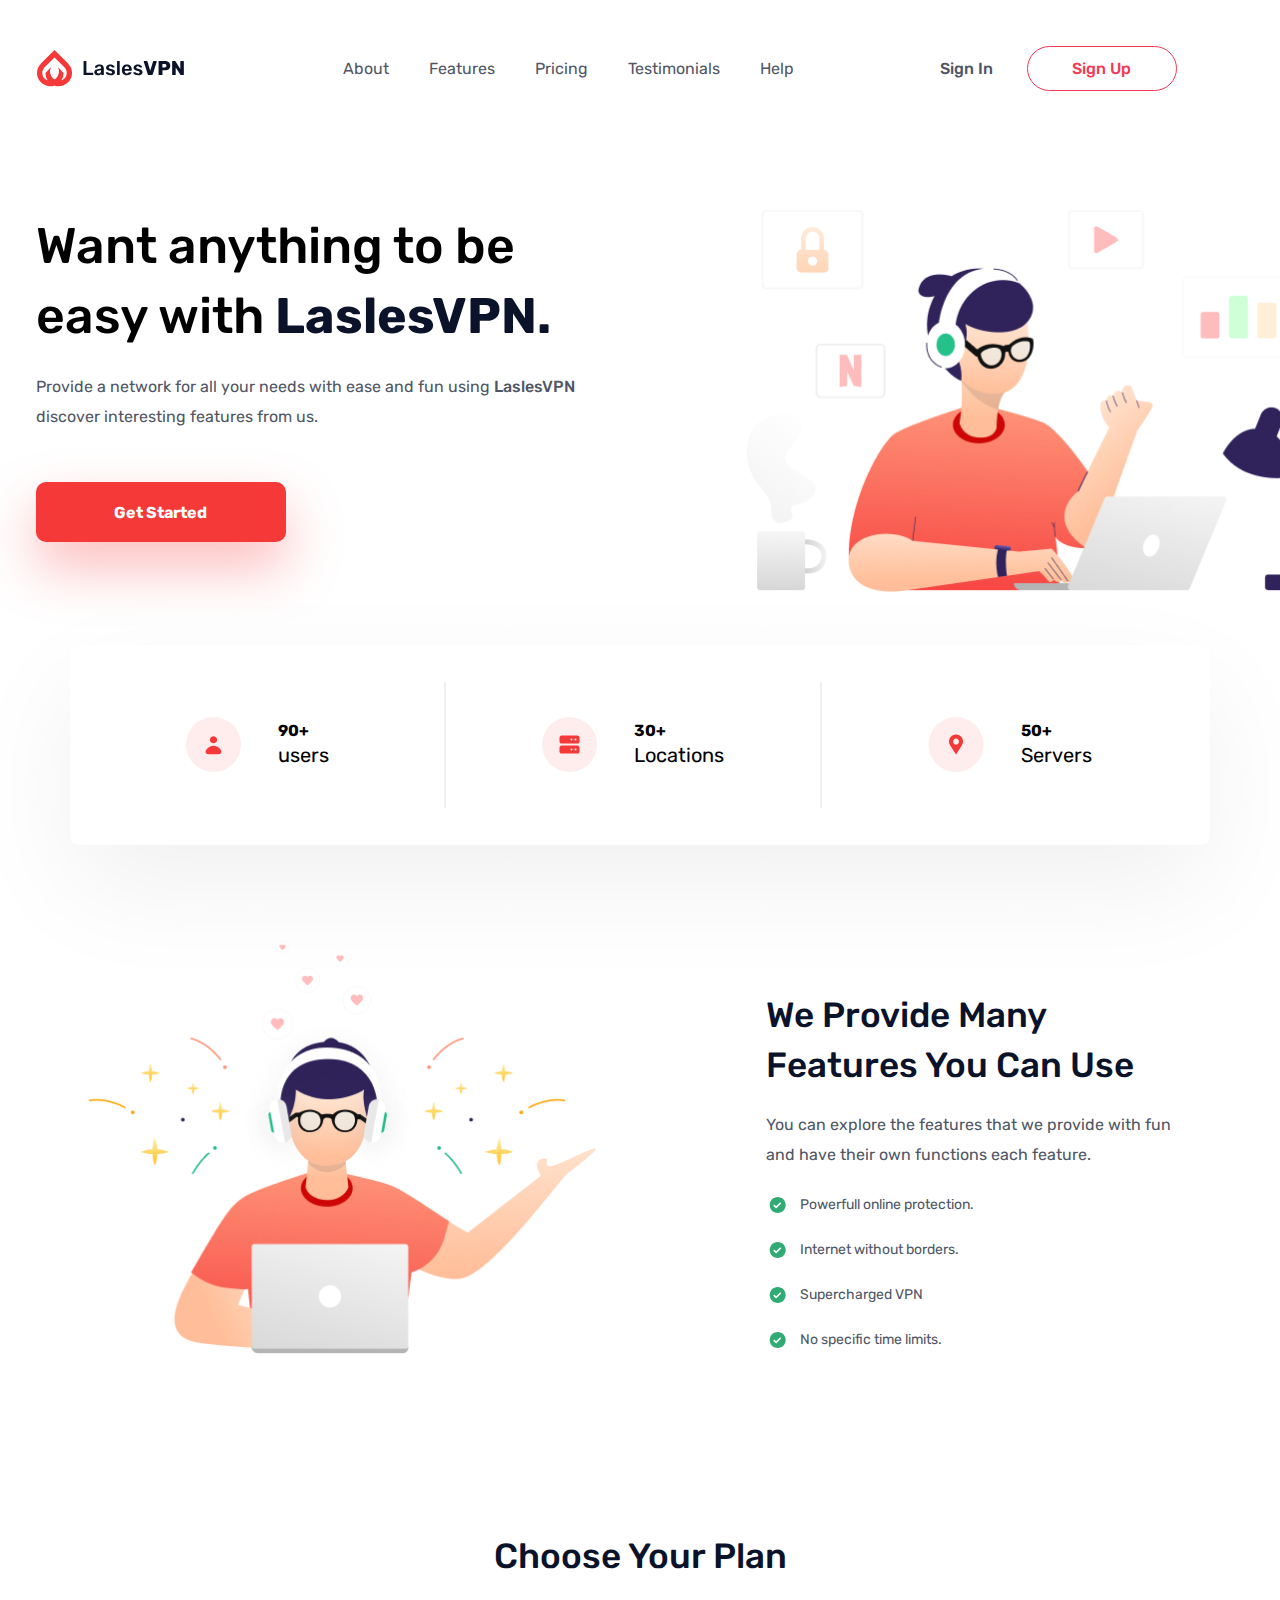
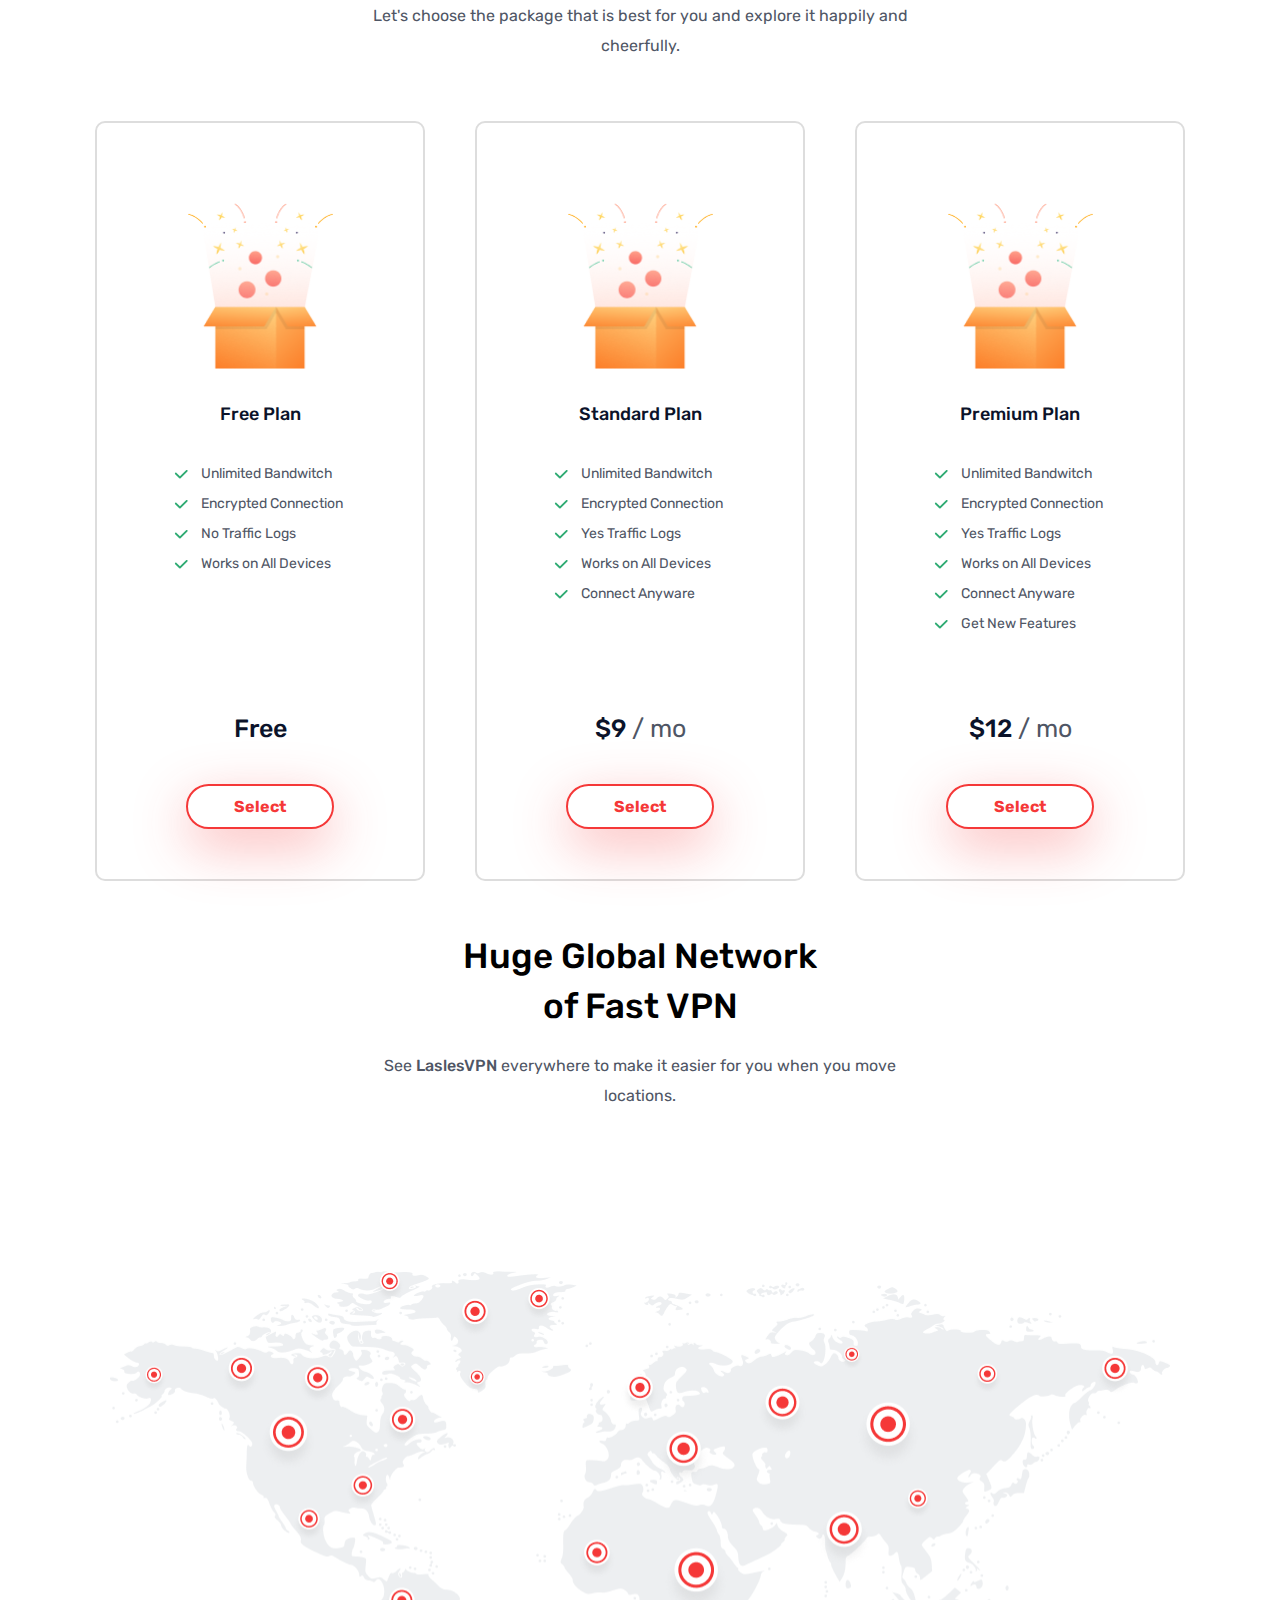
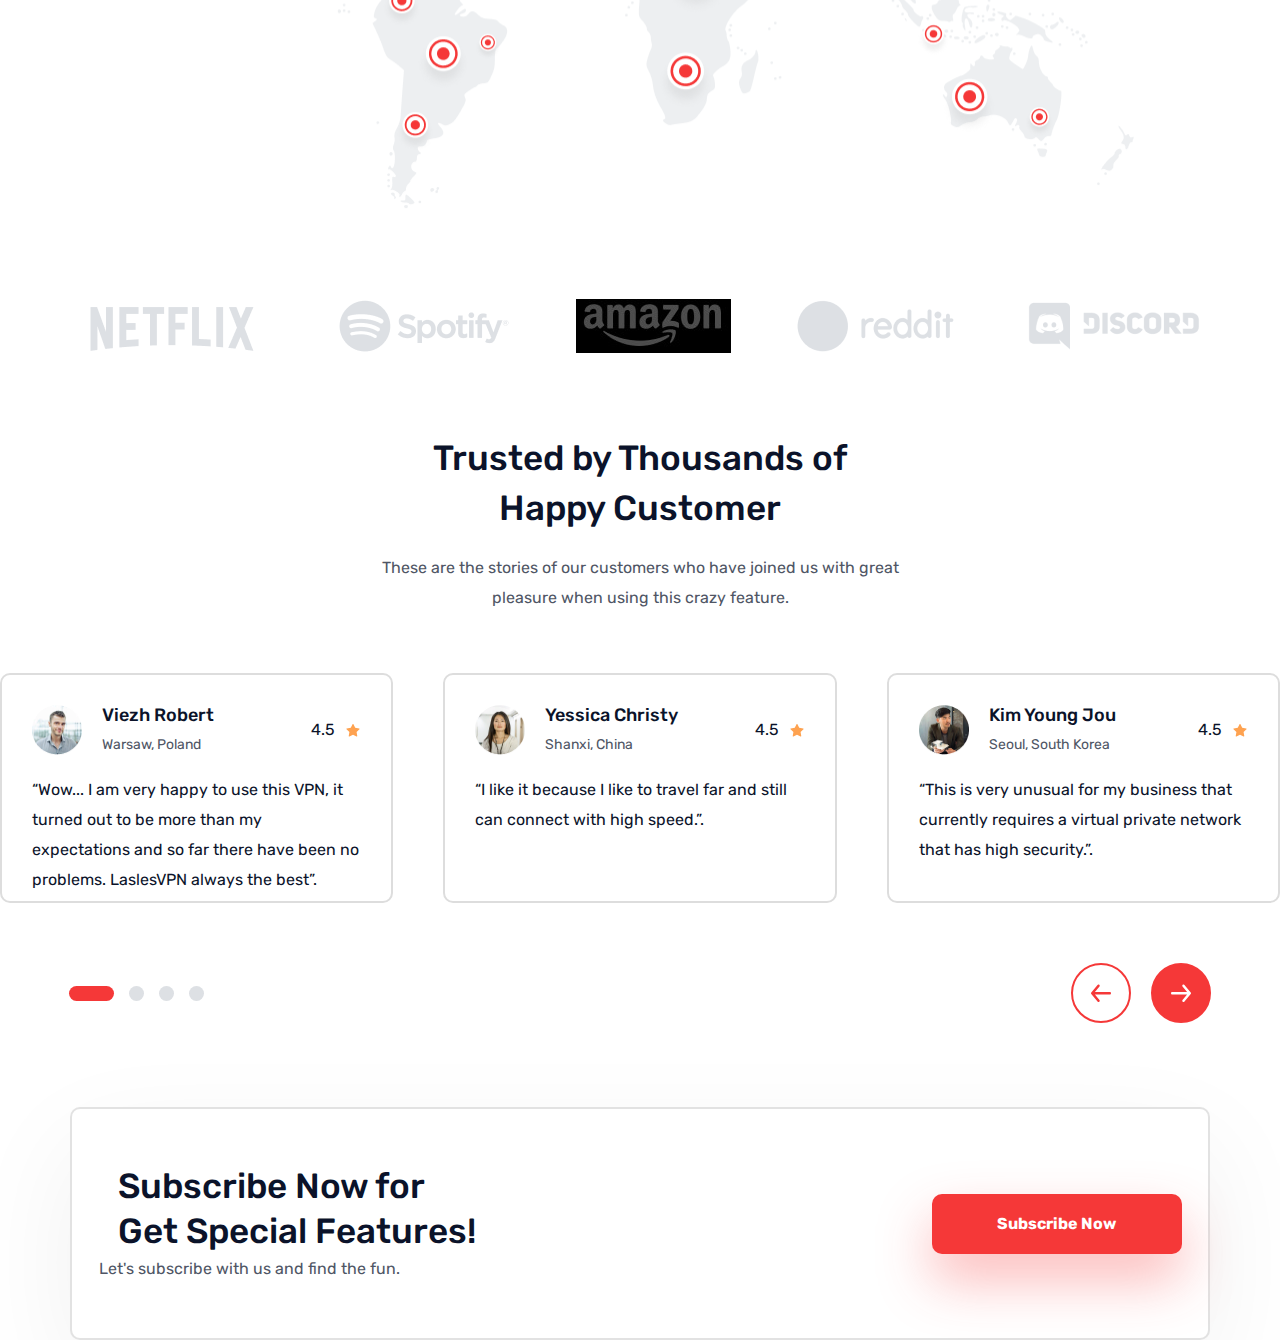
==== commit 9850a773: "master__LaslesVPN-12" ====
--- a/index.html
+++ b/index.html
@@ -9,6 +9,7 @@
     <link rel="preconnect" href="https://fonts.gstatic.com">
     <link href="https://fonts.googleapis.com/css2?family=Rubik:wght@400;500;700&display=swap" rel="stylesheet">
     <link href="css/click.css" rel="stylesheet">
+    <link href="css/jquery.fancybox.css.css" rel="stylesheet">
     <link href="css/style.css" rel="stylesheet">
 </head>
 
@@ -263,9 +264,9 @@
                 </div>
                 <!-- ====COMENTS__SLIDER-CONTROL(end)=== -->
                 <!-- ===COMENTS__SUBSCRP ====-->
-                <div class="coments__subscrp">
-                    <div class="coments__subscrp-conteiner">
-                        <h2 class="comnets__subscrip-title">
+                <div class="coments__subscrip">
+                    <div class="coments__subscrip-conteiner">
+                        <h2 class="coments__subscrip-title">
                             Subscribe Now for Get Special Features!
                         </h2>
                         <div class="coments__subscrip-subtitle">
--- a/css/style.css
+++ b/css/style.css
@@ -634,28 +634,25 @@
     .coments__subscrip {
         display: flex;
         align-items: center;
-        justify-content: center;
+        justify-content: space-around;
         position: absolute;
         left: 0;
         right: 0;
-        bottom: 0;
+        bottom: -317px;
         max-width: 1140px;
         width: 100%;
         height: 233px;
-        margin: 0 auto;
+        margin: 0px auto;
         border-radius: 10px;
-        border: solid 2px #dddddd;
-        box-shadow: 0 39px 114px rgba(13, 16, 37, .0.6);
+        border: solid 2px #DDDD;
+        box-shadow: 0 39px 114px rgba(13, 16, 37, .06);
         background-color: #fff;
     }
     
-    .coments__subscrp-conteiner {
-        display: flex;
-        flex-direction: column;
-    }
-    
-    .comnets__subscrip-title {
-        margin: 0;
+    .coments__subscrip-conteiner {}
+    
+    .coments__subscrip-title {
+        margin: 0 auto;
         width: 371px;
         color: #0B132A;
         font-weight: 500;
@@ -672,7 +669,7 @@
     }
     
     .coments__subscrp-btn {
-        margin-left: 167px;
+        margin-left: 370px;
         width: 250px;
         height: 60px;
         border-radius: 10px;
@@ -685,4 +682,9 @@
         box-shadow: 0 26px 54px rgba(245, 56, 56, 0.35);
         transition: .3s;
     }
+    
+    .coments__subscrp-btn:hover {
+        transform: scale(1.2);
+        transition: .3;
+    }
     /* ===COMENTS__SUBSCRP(end)==== */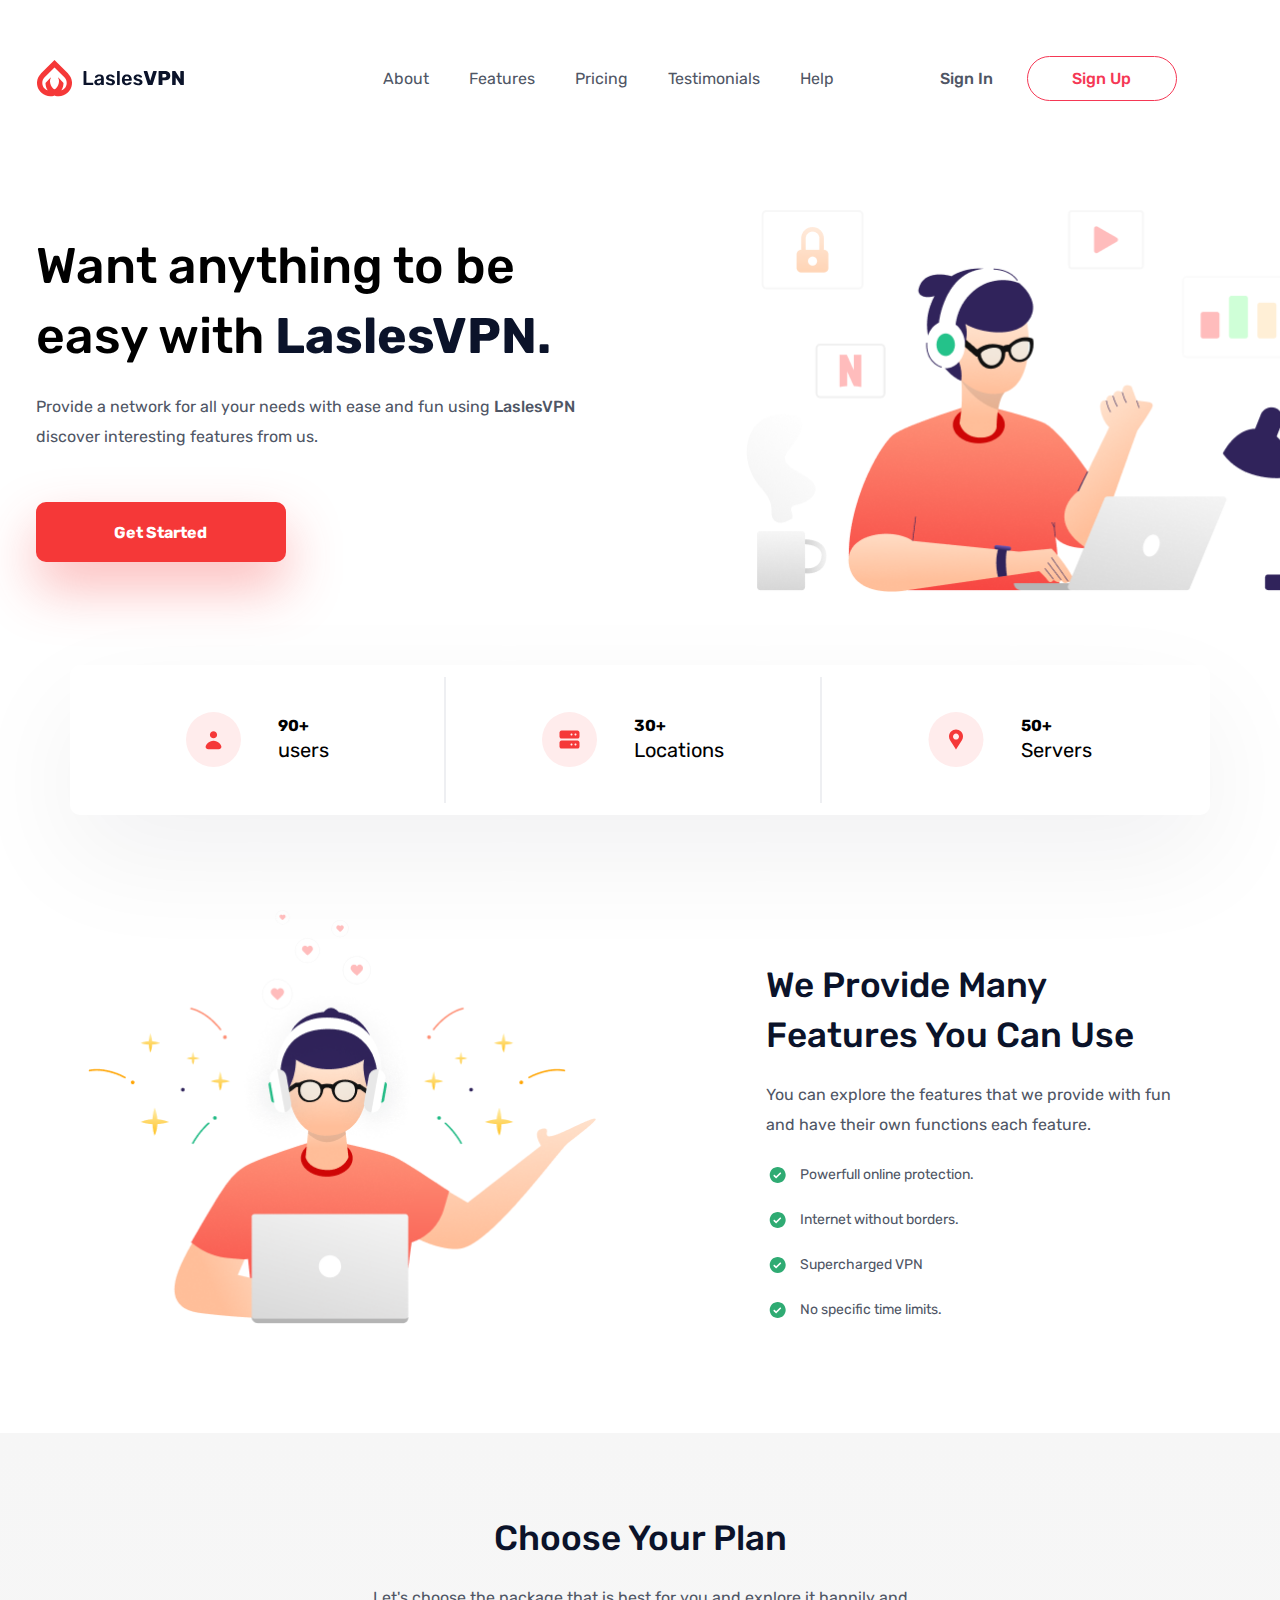
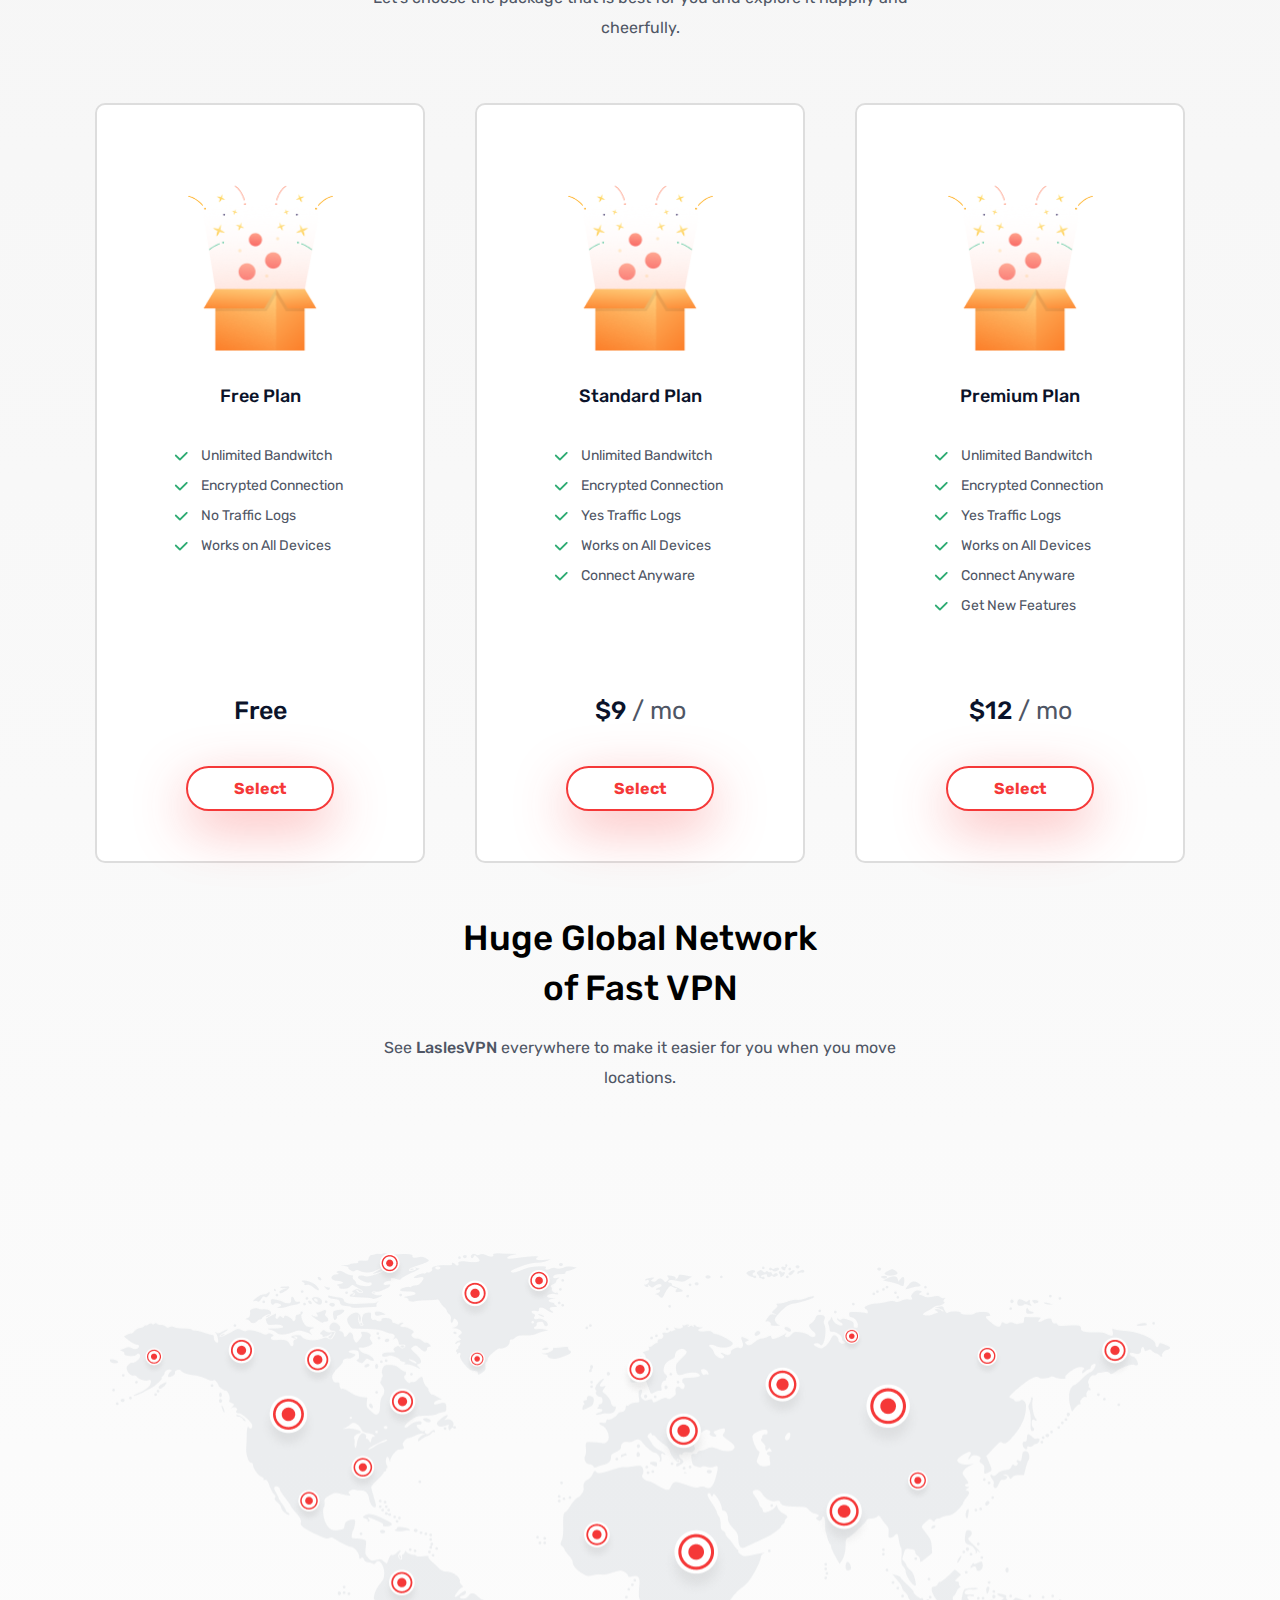
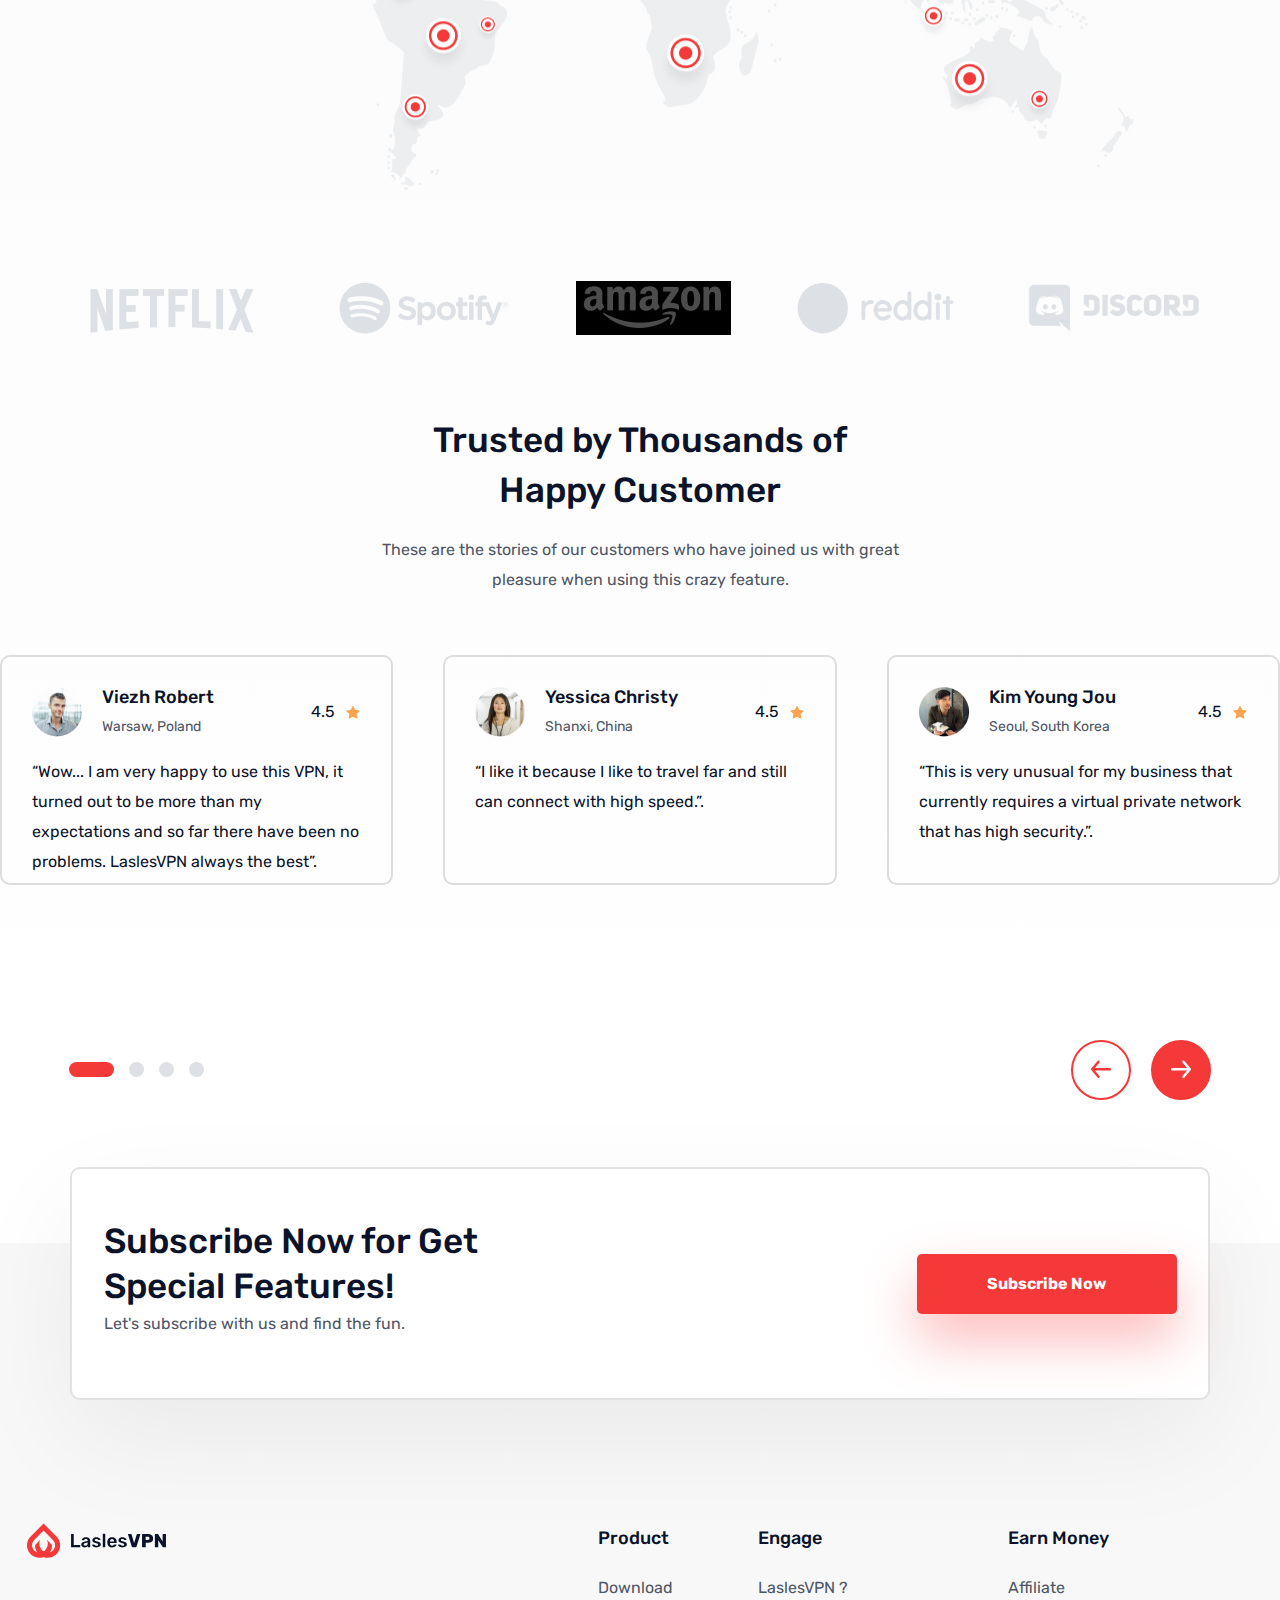
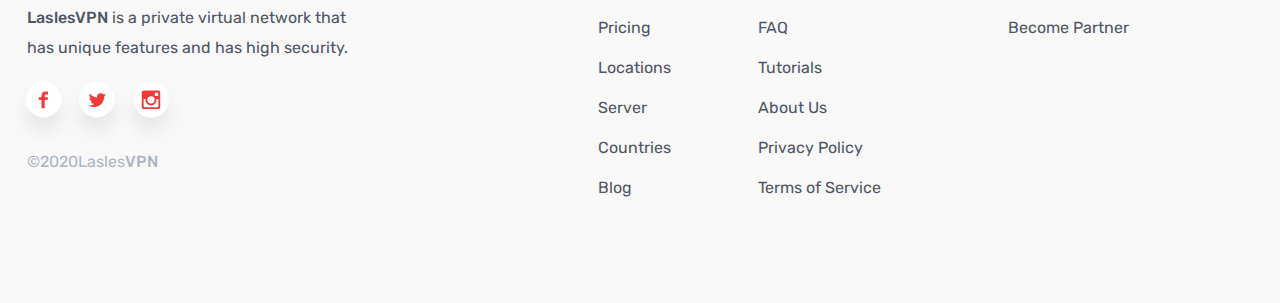
==== commit 107b67f9: "master__22" ====
--- a/index.html
+++ b/index.html
@@ -15,7 +15,7 @@
 
 <body>
     <!-- ===HEADER==== -->
-    <header class="header__bg">
+    <header class="header-bg">
         <div class="header__conteiner">
             <div class="header__row">
                 <svg class="header__logo" width="149" height="37" viewBox="0 0 149 37" fill="none" xmlns="http://www.w3.org/2000/svg">
@@ -284,6 +284,66 @@
         <!-- =====COMENTS__SECTION(end)====== -->
     </div>
     <!-- =====BG__GRADIENT(end)===== -->
+    <footer class="footer">
+        <div class="footer__conteiner">
+            <div class="footer__info">
+                <svg class="footer__logo" width="149" height="37" viewBox="0 0 149 37" fill="none" xmlns="http://www.w3.org/2000/svg">
+                    <path d="M47.04 25.1162C46.9067 25.1162 46.7933 25.0695 46.7 24.9762C46.6067 24.8829 46.56 24.7695 46.56 24.6362V11.5962C46.56 11.4495 46.6067 11.3362 46.7 11.2562C46.7933 11.1629 46.9067 11.1162 47.04 11.1162H48.92C49.0667 11.1162 49.18 11.1629 49.26 11.2562C49.3533 11.3362 49.4 11.4495 49.4 11.5962V22.7162H55.74C55.8867 22.7162 56.0067 22.7629 56.1 22.8562C56.1933 22.9495 56.24 23.0629 56.24 23.1962V24.6362C56.24 24.7695 56.1933 24.8829 56.1 24.9762C56.0067 25.0695 55.8867 25.1162 55.74 25.1162H47.04ZM60.9611 25.3162C60.2811 25.3162 59.6544 25.1829 59.0811 24.9162C58.5211 24.6362 58.0744 24.2629 57.7411 23.7962C57.4211 23.3295 57.2611 22.8162 57.2611 22.2562C57.2611 21.3495 57.6278 20.6162 58.3611 20.0562C59.0944 19.4962 60.1011 19.1162 61.3811 18.9162L64.1211 18.5162V18.0962C64.1211 17.5229 63.9744 17.0895 63.6811 16.7962C63.3878 16.5029 62.9211 16.3562 62.2811 16.3562C61.8411 16.3562 61.4878 16.4362 61.2211 16.5962C60.9544 16.7562 60.7344 16.9229 60.5611 17.0962C60.4011 17.2562 60.2944 17.3629 60.2411 17.4162C60.1878 17.5762 60.0878 17.6562 59.9411 17.6562H58.3811C58.2611 17.6562 58.1544 17.6162 58.0611 17.5362C57.9811 17.4562 57.9411 17.3495 57.9411 17.2162C57.9544 16.8829 58.1144 16.5095 58.4211 16.0962C58.7411 15.6695 59.2278 15.3029 59.8811 14.9962C60.5344 14.6762 61.3411 14.5162 62.3011 14.5162C63.8744 14.5162 65.0211 14.8695 65.7411 15.5762C66.4611 16.2829 66.8211 17.2095 66.8211 18.3562V24.6362C66.8211 24.7695 66.7744 24.8829 66.6811 24.9762C66.6011 25.0695 66.4878 25.1162 66.3411 25.1162H64.6811C64.5478 25.1162 64.4344 25.0695 64.3411 24.9762C64.2478 24.8829 64.2011 24.7695 64.2011 24.6362V23.8562C63.9078 24.2829 63.4944 24.6362 62.9611 24.9162C62.4278 25.1829 61.7611 25.3162 60.9611 25.3162ZM61.6411 23.3962C62.3744 23.3962 62.9744 23.1562 63.4411 22.6762C63.9078 22.1962 64.1411 21.5029 64.1411 20.5962V20.1962L62.1411 20.5162C60.6078 20.7562 59.8411 21.2695 59.8411 22.0562C59.8411 22.4829 60.0144 22.8162 60.3611 23.0562C60.7211 23.2829 61.1478 23.3962 61.6411 23.3962ZM73.3464 25.3162C72.3331 25.3162 71.4864 25.1629 70.8064 24.8562C70.1264 24.5495 69.6197 24.1962 69.2864 23.7962C68.9664 23.3829 68.8064 23.0295 68.8064 22.7362C68.8064 22.6029 68.8464 22.4962 68.9264 22.4162C69.0197 22.3362 69.1264 22.2962 69.2464 22.2962H70.8864C70.9931 22.2962 71.0864 22.3495 71.1664 22.4562C71.2331 22.5095 71.3797 22.6362 71.6064 22.8362C71.8464 23.0362 72.1131 23.1962 72.4064 23.3162C72.7131 23.4229 73.0464 23.4762 73.4064 23.4762C73.9397 23.4762 74.3731 23.3762 74.7064 23.1762C75.0397 22.9629 75.2064 22.6629 75.2064 22.2762C75.2064 22.0095 75.1264 21.7962 74.9664 21.6362C74.8197 21.4629 74.5464 21.3095 74.1464 21.1762C73.7597 21.0295 73.1731 20.8695 72.3864 20.6962C71.2531 20.4562 70.4131 20.0895 69.8664 19.5962C69.3331 19.1029 69.0664 18.4495 69.0664 17.6362C69.0664 17.1029 69.2264 16.6029 69.5464 16.1362C69.8664 15.6562 70.3397 15.2695 70.9664 14.9762C71.6064 14.6695 72.3664 14.5162 73.2464 14.5162C74.1531 14.5162 74.9331 14.6629 75.5864 14.9562C76.2397 15.2362 76.7331 15.5762 77.0664 15.9762C77.4131 16.3762 77.5864 16.7295 77.5864 17.0362C77.5864 17.1562 77.5397 17.2629 77.4464 17.3562C77.3664 17.4362 77.2664 17.4762 77.1464 17.4762H75.6464C75.4997 17.4762 75.3864 17.4229 75.3064 17.3162C75.2131 17.2495 75.0597 17.1295 74.8464 16.9562C74.6464 16.7695 74.4197 16.6229 74.1664 16.5162C73.9131 16.4095 73.6064 16.3562 73.2464 16.3562C72.7531 16.3562 72.3731 16.4629 72.1064 16.6762C71.8397 16.8895 71.7064 17.1695 71.7064 17.5162C71.7064 17.7562 71.7664 17.9562 71.8864 18.1162C72.0197 18.2762 72.2797 18.4295 72.6664 18.5762C73.0531 18.7095 73.6331 18.8495 74.4064 18.9962C76.8064 19.4629 78.0064 20.5095 78.0064 22.1362C78.0064 23.0829 77.5931 23.8495 76.7664 24.4362C75.9531 25.0229 74.8131 25.3162 73.3464 25.3162ZM80.5505 25.1162C80.4171 25.1162 80.3038 25.0695 80.2105 24.9762C80.1171 24.8829 80.0705 24.7695 80.0705 24.6362V11.3962C80.0705 11.2495 80.1171 11.1362 80.2105 11.0562C80.3038 10.9629 80.4171 10.9162 80.5505 10.9162H82.2305C82.3771 10.9162 82.4905 10.9629 82.5705 11.0562C82.6638 11.1362 82.7105 11.2495 82.7105 11.3962V24.6362C82.7105 24.7695 82.6638 24.8829 82.5705 24.9762C82.4905 25.0695 82.3771 25.1162 82.2305 25.1162H80.5505ZM89.863 25.3162C88.3696 25.3162 87.183 24.8895 86.303 24.0362C85.4363 23.1829 84.9763 21.9695 84.923 20.3962L84.903 19.8962C84.903 18.2295 85.3363 16.9162 86.203 15.9562C87.083 14.9962 88.2963 14.5162 89.843 14.5162C91.4296 14.5162 92.6496 14.9962 93.503 15.9562C94.3696 16.9162 94.803 18.1962 94.803 19.7962V20.2162C94.803 20.3495 94.7563 20.4629 94.663 20.5562C94.5696 20.6495 94.4496 20.6962 94.303 20.6962H87.663V20.8562C87.6896 21.6029 87.8896 22.2229 88.263 22.7162C88.6496 23.1962 89.1763 23.4362 89.843 23.4362C90.603 23.4362 91.223 23.1295 91.703 22.5162C91.823 22.3695 91.9163 22.2829 91.983 22.2562C92.0496 22.2162 92.163 22.1962 92.323 22.1962H94.083C94.203 22.1962 94.303 22.2295 94.383 22.2962C94.4763 22.3629 94.523 22.4562 94.523 22.5762C94.523 22.8962 94.3296 23.2762 93.943 23.7162C93.5696 24.1429 93.0296 24.5162 92.323 24.8362C91.6163 25.1562 90.7963 25.3162 89.863 25.3162ZM92.043 18.9962V18.9562C92.043 18.1695 91.843 17.5429 91.443 17.0762C91.0563 16.5962 90.523 16.3562 89.843 16.3562C89.163 16.3562 88.6296 16.5962 88.243 17.0762C87.8563 17.5429 87.663 18.1695 87.663 18.9562V18.9962H92.043ZM100.885 25.3162C99.8721 25.3162 99.0255 25.1629 98.3455 24.8562C97.6655 24.5495 97.1588 24.1962 96.8255 23.7962C96.5055 23.3829 96.3455 23.0295 96.3455 22.7362C96.3455 22.6029 96.3855 22.4962 96.4655 22.4162C96.5588 22.3362 96.6655 22.2962 96.7855 22.2962H98.4255C98.5321 22.2962 98.6255 22.3495 98.7055 22.4562C98.7721 22.5095 98.9188 22.6362 99.1455 22.8362C99.3855 23.0362 99.6521 23.1962 99.9455 23.3162C100.252 23.4229 100.585 23.4762 100.945 23.4762C101.479 23.4762 101.912 23.3762 102.245 23.1762C102.579 22.9629 102.745 22.6629 102.745 22.2762C102.745 22.0095 102.665 21.7962 102.505 21.6362C102.359 21.4629 102.085 21.3095 101.685 21.1762C101.299 21.0295 100.712 20.8695 99.9255 20.6962C98.7921 20.4562 97.9521 20.0895 97.4055 19.5962C96.8721 19.1029 96.6055 18.4495 96.6055 17.6362C96.6055 17.1029 96.7655 16.6029 97.0855 16.1362C97.4055 15.6562 97.8788 15.2695 98.5055 14.9762C99.1455 14.6695 99.9055 14.5162 100.785 14.5162C101.692 14.5162 102.472 14.6629 103.125 14.9562C103.779 15.2362 104.272 15.5762 104.605 15.9762C104.952 16.3762 105.125 16.7295 105.125 17.0362C105.125 17.1562 105.079 17.2629 104.985 17.3562C104.905 17.4362 104.805 17.4762 104.685 17.4762H103.185C103.039 17.4762 102.925 17.4229 102.845 17.3162C102.752 17.2495 102.599 17.1295 102.385 16.9562C102.185 16.7695 101.959 16.6229 101.705 16.5162C101.452 16.4095 101.145 16.3562 100.785 16.3562C100.292 16.3562 99.9121 16.4629 99.6455 16.6762C99.3788 16.8895 99.2455 17.1695 99.2455 17.5162C99.2455 17.7562 99.3055 17.9562 99.4255 18.1162C99.5588 18.2762 99.8188 18.4295 100.205 18.5762C100.592 18.7095 101.172 18.8495 101.945 18.9962C104.345 19.4629 105.545 20.5095 105.545 22.1362C105.545 23.0829 105.132 23.8495 104.305 24.4362C103.492 25.0229 102.352 25.3162 100.885 25.3162ZM111.63 25.1162C111.403 25.1162 111.216 25.0629 111.07 24.9562C110.936 24.8362 110.843 24.6895 110.79 24.5162L106.75 11.7162L106.71 11.5362C106.71 11.4295 106.75 11.3362 106.83 11.2562C106.923 11.1629 107.03 11.1162 107.15 11.1162H109.77C109.97 11.1162 110.13 11.1762 110.25 11.2962C110.383 11.4029 110.47 11.5229 110.51 11.6562L113.23 20.6962L115.97 11.6562C116.01 11.5095 116.09 11.3829 116.21 11.2762C116.343 11.1695 116.51 11.1162 116.71 11.1162H119.33C119.45 11.1162 119.55 11.1629 119.63 11.2562C119.71 11.3362 119.75 11.4295 119.75 11.5362C119.75 11.6029 119.743 11.6629 119.73 11.7162L115.67 24.5162C115.63 24.6895 115.536 24.8362 115.39 24.9562C115.256 25.0629 115.076 25.1162 114.85 25.1162H111.63ZM122.075 25.1162C121.942 25.1162 121.822 25.0695 121.715 24.9762C121.622 24.8695 121.575 24.7495 121.575 24.6162V11.6362C121.575 11.4895 121.622 11.3695 121.715 11.2762C121.808 11.1695 121.928 11.1162 122.075 11.1162H127.735C129.468 11.1162 130.828 11.5095 131.815 12.2962C132.802 13.0829 133.295 14.2362 133.295 15.7562C133.295 17.2762 132.802 18.4162 131.815 19.1762C130.828 19.9229 129.468 20.2962 127.735 20.2962H125.455V24.6162C125.455 24.7495 125.408 24.8695 125.315 24.9762C125.222 25.0695 125.102 25.1162 124.955 25.1162H122.075ZM127.635 17.4362C128.182 17.4362 128.608 17.2962 128.915 17.0162C129.235 16.7229 129.395 16.2962 129.395 15.7362C129.395 15.2162 129.248 14.7962 128.955 14.4762C128.675 14.1562 128.235 13.9962 127.635 13.9962H125.395V17.4362H127.635ZM135.649 25.1162C135.516 25.1162 135.396 25.0695 135.289 24.9762C135.196 24.8695 135.149 24.7495 135.149 24.6162V11.6362C135.149 11.4895 135.196 11.3695 135.289 11.2762C135.382 11.1695 135.502 11.1162 135.649 11.1162H137.909C138.216 11.1162 138.442 11.2429 138.589 11.4962L143.309 18.9562V11.6362C143.309 11.4895 143.356 11.3695 143.449 11.2762C143.542 11.1695 143.662 11.1162 143.809 11.1162H146.349C146.496 11.1162 146.616 11.1695 146.709 11.2762C146.802 11.3695 146.849 11.4895 146.849 11.6362V24.5962C146.849 24.7429 146.802 24.8695 146.709 24.9762C146.616 25.0695 146.496 25.1162 146.349 25.1162H144.089C143.782 25.1162 143.556 24.9895 143.409 24.7362L138.709 17.5762V24.6162C138.709 24.7629 138.656 24.8829 138.549 24.9762C138.456 25.0695 138.336 25.1162 138.189 25.1162H135.649Z" fill="#0B132A"/>
+                    <path d="M31.1473 13.6477L31.1255 13.626C31.1238 13.6247 31.1224 13.6231 31.1215 13.6212L17.5006 0L3.87983 13.6209C3.87826 13.6225 3.8758 13.6256 3.8758 13.6256L3.85333 13.6474C1.77053 15.7419 0.447586 18.4725 0.0948177 21.4052C-0.25795 24.3379 0.379698 27.3044 1.90639 29.8331C3.43309 32.3619 5.76122 34.3077 8.52069 35.3612C11.2802 36.4147 14.3126 36.5157 17.136 35.6477C17.3735 35.5751 17.6275 35.5751 17.8651 35.6477C20.6882 36.5153 23.7205 36.4144 26.4798 35.3607C29.2391 34.307 31.567 32.3613 33.0936 29.8328C34.6202 27.3042 35.2579 24.3379 34.9053 21.4054C34.5526 18.4728 33.2299 15.7422 31.1473 13.6477ZM8.7232 22.6298C8.65689 22.6961 8.6043 22.7749 8.56844 22.8615C8.53257 22.948 8.5141 23.0408 8.51412 23.1346C8.53835 25.5386 9.21776 27.8904 10.4792 29.9371C10.5079 29.9835 10.5211 30.0379 10.517 30.0922C10.513 30.1465 10.4918 30.1982 10.4566 30.2399C10.4213 30.2816 10.3738 30.311 10.3209 30.324C10.2679 30.337 10.2122 30.333 10.1616 30.3124C9.21332 29.9135 8.35182 29.3336 7.62531 28.6053C6.13646 27.1162 5.29946 25.097 5.2981 22.9912C5.29675 20.8855 6.13117 18.8652 7.61812 17.3743L17.5006 7.49273L27.3826 17.3743C28.8698 18.865 29.7045 20.8853 29.703 22.9912C29.7018 25.097 28.8647 27.1162 27.3757 28.6053C26.6492 29.3336 25.7877 29.9135 24.8396 30.3124C24.7889 30.333 24.7332 30.337 24.6802 30.324C24.6273 30.311 24.5798 30.2814 24.5445 30.2399C24.5093 30.1982 24.488 30.1465 24.484 30.092C24.4799 30.0377 24.4931 29.9833 24.5218 29.9369C25.7835 27.8904 26.4633 25.5386 26.4879 23.1346C26.4879 23.0408 26.4692 22.948 26.4332 22.8613C26.3971 22.7746 26.3444 22.696 26.2779 22.6296L21.6037 17.6717C21.5571 17.6329 21.4985 17.6116 21.4378 17.6116C21.3773 17.6116 21.3186 17.6329 21.2721 17.6717C21.2255 17.7104 21.1942 17.7644 21.1833 17.824C21.1724 17.8837 21.1828 17.945 21.2127 17.9978C23.0281 21.283 21.467 26.0017 18.8637 28.6053L18.85 28.6191C18.4907 28.9745 18.0056 29.1738 17.5002 29.1736C16.9948 29.1734 16.5098 28.9738 16.1508 28.6182L16.1382 28.6053C13.5339 26.0017 11.9736 21.2835 13.7893 17.9985C13.8192 17.9457 13.8296 17.8844 13.8187 17.8247C13.8079 17.7651 13.7764 17.7111 13.7299 17.6724C13.6834 17.6336 13.6247 17.6123 13.5642 17.6123C13.5036 17.6123 13.4449 17.6336 13.3984 17.6724L8.7232 22.6298Z" fill="#F53838"/>
+                </svg>
+                <div class="footer__dicsription"><span class="footer__dicsription-span">LaslesVPN</span> is a private virtual network that has unique features and has high security.</div>
+                <div class="footer__social">
+                    <bottom class="btn footer__social-btn">
+                        <svg class="footer__social-icon" width="34" height="35" viewBox="0 0 34 35" fill="none" xmlns="http://www.w3.org/2000/svg">
+<path d="M16.8 0.580566C7.5215 0.580566 0 8.10207 0 17.3806C0 26.6591 7.5215 34.1806 16.8 34.1806C26.0785 34.1806 33.6 26.6591 33.6 17.3806C33.6 8.10207 26.0785 0.580566 16.8 0.580566ZM20.7795 12.1901H18.2543C17.955 12.1901 17.6225 12.5838 17.6225 13.1071V14.9306H20.7813L20.3035 17.5311H17.6225V25.3378H14.6423V17.5311H11.9385V14.9306H14.6423V13.4011C14.6423 11.2066 16.1648 9.42332 18.2543 9.42332H20.7795V12.1901Z" fill="white"/>
+                        </svg>
+                    </bottom>
+                    <bottom class="btn footer__social-btn">
+                        <svg class="footer__social-icon" width="35" height="35" viewBox="0 0 35 35" fill="none" xmlns="http://www.w3.org/2000/svg">
+<path d="M17.4 0.580566C8.12148 0.580566 0.599976 8.10207 0.599976 17.3806C0.599976 26.6591 8.12148 34.1806 17.4 34.1806C26.6785 34.1806 34.2 26.6591 34.2 17.3806C34.2 8.10207 26.6785 0.580566 17.4 0.580566ZM24.2337 14.3426C24.2407 14.4861 24.2425 14.6296 24.2425 14.7696C24.2425 19.1446 20.9157 24.1863 14.8292 24.1863C13.0307 24.1893 11.2697 23.6728 9.75773 22.6988C10.015 22.7303 10.2792 22.7426 10.547 22.7426C12.0975 22.7426 13.5237 22.2158 14.656 21.3268C13.966 21.3133 13.2974 21.0848 12.7434 20.6732C12.1894 20.2617 11.7777 19.6875 11.5655 19.0308C12.061 19.125 12.5715 19.1053 13.0582 18.9731C12.3093 18.8216 11.6358 18.4158 11.152 17.8245C10.6681 17.2331 10.4037 16.4926 10.4035 15.7286V15.6883C10.8497 15.9351 11.3607 16.0856 11.9032 16.1031C11.2011 15.6357 10.7041 14.9177 10.5138 14.0961C10.3235 13.2744 10.4543 12.411 10.8795 11.6826C11.7106 12.7046 12.7472 13.5406 13.922 14.1366C15.0968 14.7326 16.3836 15.0752 17.6992 15.1423C17.532 14.4324 17.604 13.687 17.904 13.0222C18.204 12.3574 18.7153 11.8103 19.3584 11.466C20.0014 11.1218 20.7402 10.9996 21.4598 11.1185C22.1794 11.2374 22.8396 11.5907 23.3377 12.1236C24.0783 11.9771 24.7884 11.7054 25.4377 11.3203C25.1909 12.0871 24.6742 12.7381 23.9835 13.1526C24.6395 13.0736 25.28 12.8972 25.884 12.6293C25.4403 13.2941 24.8815 13.8743 24.2337 14.3426Z" fill="white"/>
+                        </svg>
+                    </bottom>
+                    <bottom class="btn footer__social-btn">
+                        <svg class="footer__social-icon" width="34" height="35" viewBox="0 0 34 35" fill="none" xmlns="http://www.w3.org/2000/svg">
+                                <path d="M22.25 17.3806C22.25 18.773 21.6968 20.1083 20.7123 21.0929C19.7277 22.0774 18.3923 22.6306 17 22.6306C15.6076 22.6306 14.2722 22.0774 13.2876 21.0929C12.3031 20.1083 11.75 18.773 11.75 17.3806C11.75 17.0813 11.7815 16.7891 11.8357 16.5056H9.99995V23.5003C9.99995 23.9868 10.3937 24.3806 10.8802 24.3806H23.1215C23.3546 24.3801 23.5781 24.2872 23.7428 24.1221C23.9075 23.9571 24 23.7335 24 23.5003V16.5056H22.1642C22.2185 16.7891 22.25 17.0813 22.25 17.3806ZM17 20.8806C17.4597 20.8805 17.9149 20.7898 18.3396 20.6137C18.7643 20.4377 19.1502 20.1797 19.4752 19.8546C19.8002 19.5294 20.058 19.1434 20.2338 18.7186C20.4096 18.2938 20.5001 17.8386 20.5 17.3788C20.4998 16.9191 20.4092 16.4639 20.2331 16.0392C20.0571 15.6145 19.7991 15.2286 19.474 14.9036C19.1488 14.5786 18.7628 14.3208 18.338 14.145C17.9132 13.9691 17.4579 13.8787 16.9982 13.8788C16.0697 13.8791 15.1793 14.2481 14.523 14.9048C13.8666 15.5615 13.498 16.4521 13.4982 17.3806C13.4984 18.3091 13.8675 19.1994 14.5242 19.8558C15.1809 20.5122 16.0715 20.8808 17 20.8806ZM21.2 13.7056H23.2982C23.4376 13.7056 23.5713 13.6503 23.6701 13.5519C23.7688 13.4535 23.8245 13.32 23.825 13.1806V11.0823C23.825 10.9426 23.7695 10.8086 23.6707 10.7098C23.5719 10.6111 23.4379 10.5556 23.2982 10.5556H21.2C21.0603 10.5556 20.9263 10.6111 20.8275 10.7098C20.7287 10.8086 20.6732 10.9426 20.6732 11.0823V13.1806C20.675 13.4693 20.9112 13.7056 21.2 13.7056ZM17 0.580566C12.5443 0.580566 8.27117 2.35056 5.12056 5.50117C1.96995 8.65178 0.199951 12.9249 0.199951 17.3806C0.199951 21.8362 1.96995 26.1094 5.12056 29.26C8.27117 32.4106 12.5443 34.1806 17 34.1806C19.2062 34.1806 21.3908 33.746 23.429 32.9017C25.4673 32.0575 27.3193 30.82 28.8794 29.26C30.4394 27.6999 31.6769 25.8479 32.5211 23.8097C33.3654 21.7714 33.8 19.5868 33.8 17.3806C33.8 15.1744 33.3654 12.9898 32.5211 10.9515C31.6769 8.91322 30.4394 7.0612 28.8794 5.50117C27.3193 3.94115 25.4673 2.70367 23.429 1.85939C21.3908 1.01511 19.2062 0.580566 17 0.580566ZM25.75 24.1863C25.75 25.2556 24.875 26.1306 23.8057 26.1306H10.1942C9.12495 26.1306 8.24995 25.2556 8.24995 24.1863V10.5748C8.24995 9.50557 9.12495 8.63057 10.1942 8.63057H23.8057C24.875 8.63057 25.75 9.50557 25.75 10.5748V24.1863Z" fill="white"/>
+                        </svg>
+                    </bottom>
+                </div>
+                <span class="footer__copyright">©2020Lasles<span class="foont__medium"> VPN</span>
+            </div>
+            <div class="footer__help-conteiner">
+                <div class="footer__products">
+                    <span class="footer__help-title">Product</span>
+                    <ul class="footer__help-list">
+                        <li class="footer__help-item">Download</li>
+                        <li class="footer__help-item">Pricing</li>
+                        <li class="footer__help-item">Locations</li>
+                        <li class="footer__help-item">Server</li>
+                        <li class="footer__help-item">Countries</li>
+                        <li class="footer__help-item">Blog</li>
+                    </ul>
+                </div>
+                <div class="footer__participate">
+                    <span class="footer__help-title">Engage</span>
+                    <ul class="footer__help-list">
+                        <li class="footer__help-item">LaslesVPN ?</li>
+                        <li class="footer__help-item">FAQ</li>
+                        <li class="footer__help-item">Tutorials</li>
+                        <li class="footer__help-item">About Us</li>
+                        <li class="footer__help-item">Privacy Policy</li>
+                        <li class="footer__help-item">Terms of Service</li>
+                    </ul>
+                </div>
+                <div class="footer__money">
+                    <span class="footer__help-title">Earn Money</span>
+                    <ul class="footer__money-list footer__help-list">
+                        <li class="footer__help-item">Affiliate</li>
+                        <li class="footer__help-item">Become Partner</li>
+                    </ul>
+                </div>
+            </div>
+        </div>
+    </footer>
 </body>
 
 </html>--- a/css/style.css
+++ b/css/style.css
@@ -10,10 +10,7 @@
     /* ===RESET=== */
     
     * {
-        /* border: 1px dashed black; */
         box-sizing: border-box;
-        margin: 0;
-        padding: 0;
     }
     
     a {
@@ -35,10 +32,12 @@
     /* ========RESET(end)========= */
     /* ===HEADER=== */
     
-    .header__bg {
+    .header-bg {
         width: 100%;
         height: 100%;
-        background: #FFFFFF;
+        background: #fff;
+        color: #fff;
+        padding: 10px;
     }
     
     .header__conteiner {
@@ -82,6 +81,10 @@
         font-size: 16px;
         line-height: 19px;
         color: #4F5665;
+    }
+    
+    .header__link-login:hover {
+        transform: scale(1.3);
     }
     
     .header__btn-login {
@@ -94,6 +97,15 @@
         line-height: 19px;
         font-size: 16px;
         margin-left: 34px;
+        transition: .3s;
+    }
+    
+    .header__btn-login:hover {
+        transform: scale(1.2);
+        background-color: #F53855;
+        color: #fff;
+        transition: .3s;
+        box-shadow: 0 0 54px rgba(245, 56, 56, 0.35);
     }
     
     .header__bottom {
@@ -141,7 +153,13 @@
         height: 60px;
         background: #F53838;
         border-radius: 10px;
-        box-shadow: 0 25px 54px rgba(245, 56, 56, 0.35)
+        box-shadow: 0 25px 54px rgba(245, 56, 56, 0.35);
+        transition: .3s
+    }
+    
+    .header__btn-start:hover {
+        transform: scale(1.2);
+        transition: .3s;
     }
     
     .header__decor-img {
@@ -164,7 +182,7 @@
         align-items: center;
         max-width: 1140px;
         width: 100%;
-        height: 200px;
+        height: 150px;
         border-radius: 10px;
         margin: 0 auto;
         box-shadow: 0 42px 114px rgba(13, 16, 37, .06);
@@ -267,7 +285,9 @@
     /* ======BG__GRADIENT========= */
     
     .bg__gradient {
-        background-color: linear-gradient (to bottom #F6F6F6, #FFFFFF);
+        width: 100%;
+        height: 100%;
+        background: linear-gradient(to bottom, #F6F6F6, #FFFFFF);
     }
     
     .plan {
@@ -571,10 +591,11 @@
         display: flex;
         align-items: center;
         justify-content: space-between;
-        margin: 60px auto 0;
+        margin: 106px auto 95px;
         max-width: 1142px;
         width: 100%;
-        height: 60px;
+        height: 157px;
+        padding: 15px 30px initial;
     }
     
     .coments__slider-state {
@@ -636,24 +657,26 @@
         align-items: center;
         justify-content: space-around;
         position: absolute;
-        left: 0;
+        left: 70px;
         right: 0;
         bottom: -317px;
         max-width: 1140px;
         width: 100%;
         height: 233px;
-        margin: 0px auto;
+        margin: 65px 0;
         border-radius: 10px;
         border: solid 2px #DDDD;
         box-shadow: 0 39px 114px rgba(13, 16, 37, .06);
         background-color: #fff;
     }
     
-    .coments__subscrip-conteiner {}
+    .coments__subscrip-conteiner {
+        margin: 50px 0 auto;
+    }
     
     .coments__subscrip-title {
         margin: 0 auto;
-        width: 371px;
+        width: 410px;
         color: #0B132A;
         font-weight: 500;
         font-size: 35px;
@@ -662,6 +685,7 @@
     
     .coments__subscrip-subtitle {
         color: #4F5665;
+        text-align: left;
         width: 410px;
         font-weight: 400;
         font-size: 16px;
@@ -669,15 +693,15 @@
     }
     
     .coments__subscrp-btn {
-        margin-left: 370px;
-        width: 250px;
+        margin-left: 340px;
+        width: 260px;
         height: 60px;
-        border-radius: 10px;
+        font-size: 1rem;
+        border-radius: 5px;
         background-color: #F53838;
         text-align: center;
         color: #fff;
         font-weight: 700;
-        font-size: 16px;
         line-height: 25px;
         box-shadow: 0 26px 54px rgba(245, 56, 56, 0.35);
         transition: .3s;
@@ -687,4 +711,140 @@
         transform: scale(1.2);
         transition: .3;
     }
-    /* ===COMENTS__SUBSCRP(end)==== */+    /* ===COMENTS__SUBSCRP(end)==== */
+    /* ====FOOTER=== */
+    
+    .footer {
+        width: 100%;
+        background: #F8F8F8;
+        padding: 100px 0;
+    }
+    
+    .footer__conteiner {
+        display: flex;
+        max-width: 1227px;
+        width: 100%;
+        margin: 0 auto;
+        padding-top: 180px;
+    }
+    
+    .footer__info {
+        width: 443px;
+    }
+    
+    .footer__logo {
+        width: 141px;
+        height: 36px;
+        margin-bottom: 20px;
+    }
+    
+    .footer__dicsription {
+        width: 340px;
+        color: #4f5665;
+        font-weight: 400;
+        font-size: 16px;
+        line-height: 30px;
+        margin: 20px 0;
+    }
+    
+    .footer__dicsription-span {
+        font-weight: 500;
+        font-size: 16px;
+        line-height: 30px;
+        color: #4F5665;
+    }
+    
+    .footer__social {
+        display: flex;
+        align-items: center;
+        justify-content: space-between;
+        width: 141px;
+        height: 34px;
+    }
+    
+    .footer__social-btn {
+        position: relative;
+        width: 34px;
+        height: 34px;
+        border-radius: 50%;
+        background-color: #F53838;
+        box-shadow: 0px 13px 18px rgba(17, 19, 35, .08);
+        transition: .5s;
+    }
+    
+    .footer__social-btn:hover {
+        transform: scale(1.2) rotate(360deg);
+        transition: .5s;
+    }
+    
+    .footer__social-icon {
+        position: absolute;
+        top: 50%;
+        left: 50%;
+        transform: translate(-50%, -50%);
+        width: 37px;
+        height: 37px;
+    }
+    
+    .footer__copyright {
+        display: flex;
+        margin-top: 30px;
+        color: #AFB5C0;
+        font-weight: 400;
+        font-size: 16px;
+        line-height: 30px;
+    }
+    
+    .foont__medium {
+        font-weight: 500;
+    }
+    
+    .footer__help-conteiner {
+        display: flex;
+        margin-left: auto;
+        width: 656px;
+    }
+    
+    .footer__products {
+        width: 141px;
+        margin-right: 19px;
+    }
+    
+    .footer__help-title {
+        display: block;
+        color: #0B132A;
+        font-weight: 500;
+        font-size: 18px;
+        line-height: 30px;
+        margin-bottom: 20px;
+    }
+    
+    .footer__help-list {
+        margin: 0;
+        padding: 0;
+    }
+    
+    .footer__participate {
+        width: 182px;
+    }
+    
+    .footer__money {
+        margin-left: 68px;
+    }
+    
+    .footer__money-list {
+        width: 206px;
+    }
+    
+    .footer__help-item {
+        font-weight: 400;
+        font-size: 16px;
+        line-height: 30px;
+        margin-bottom: 10px;
+        color: #4F5665;
+    }
+    
+    .footer__help-item:last-child {
+        margin-bottom: 0;
+    }
+    /* ====FOOTER(end)=== */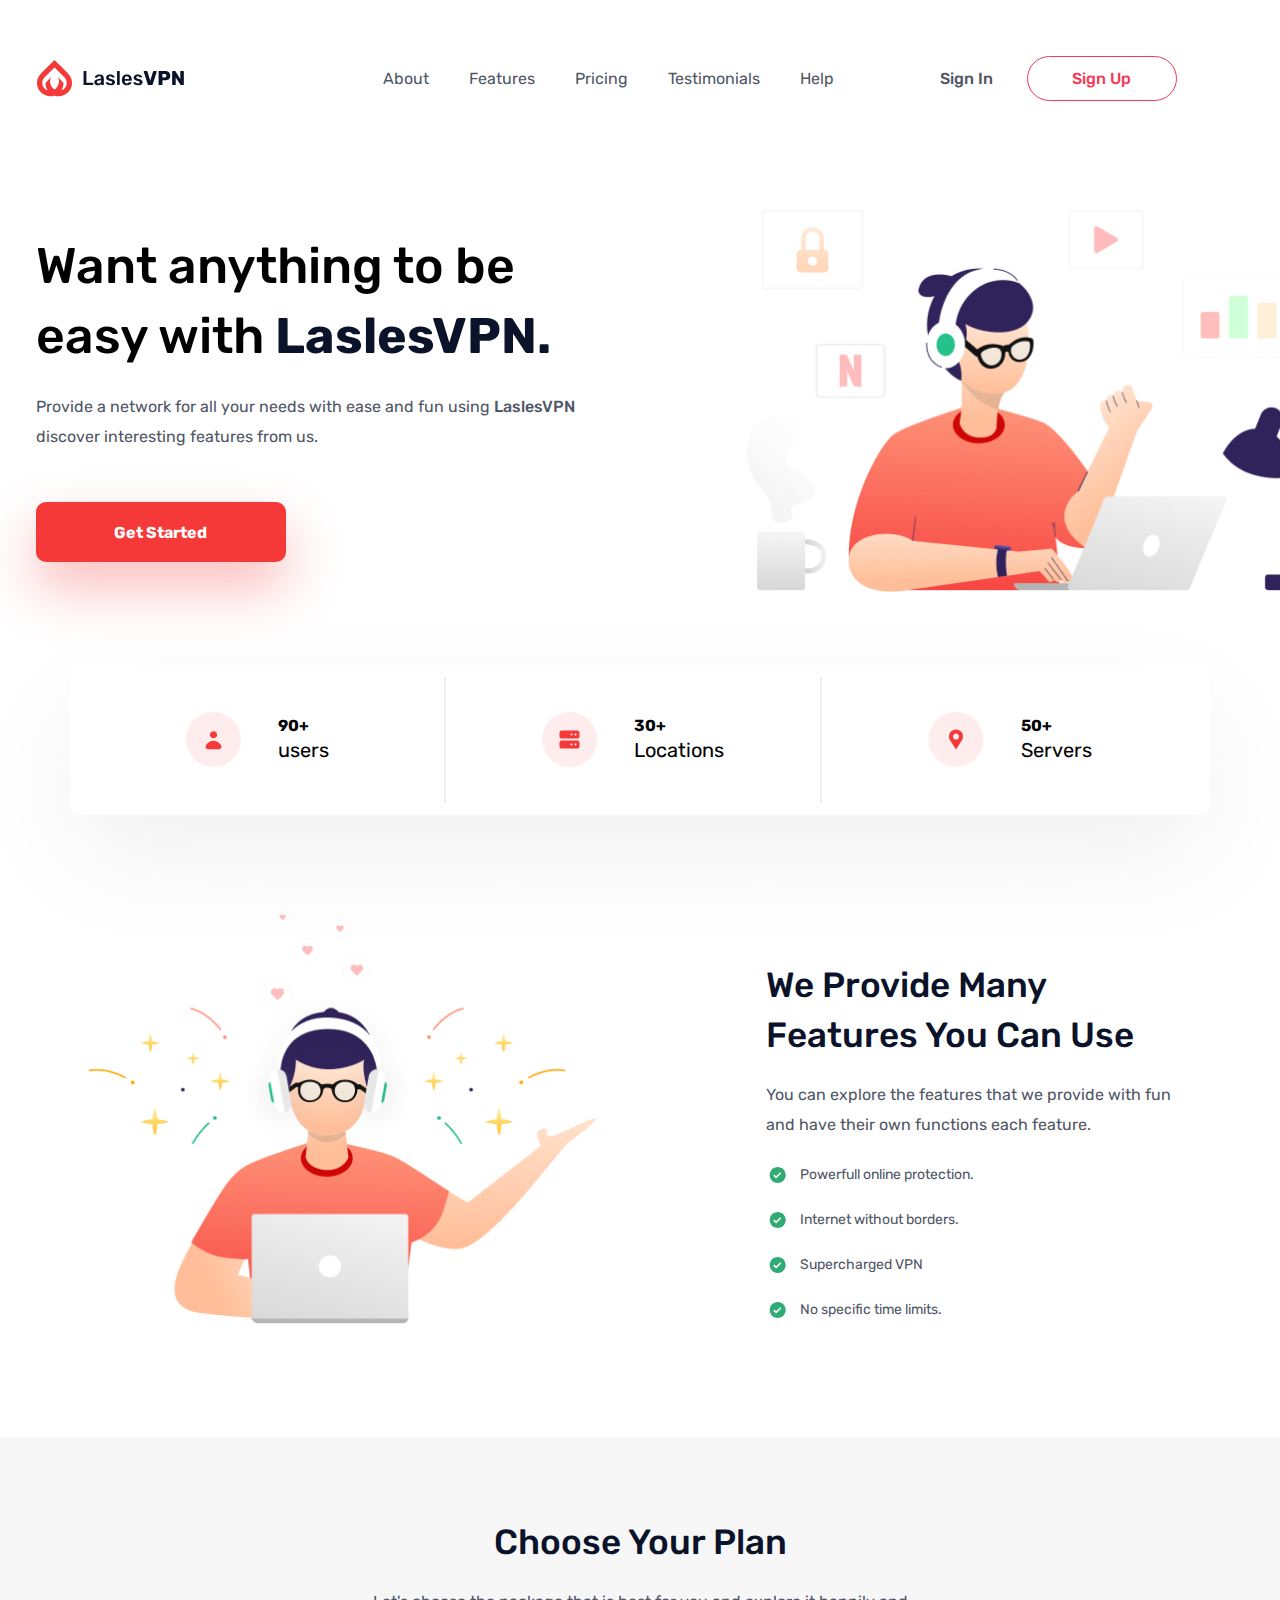
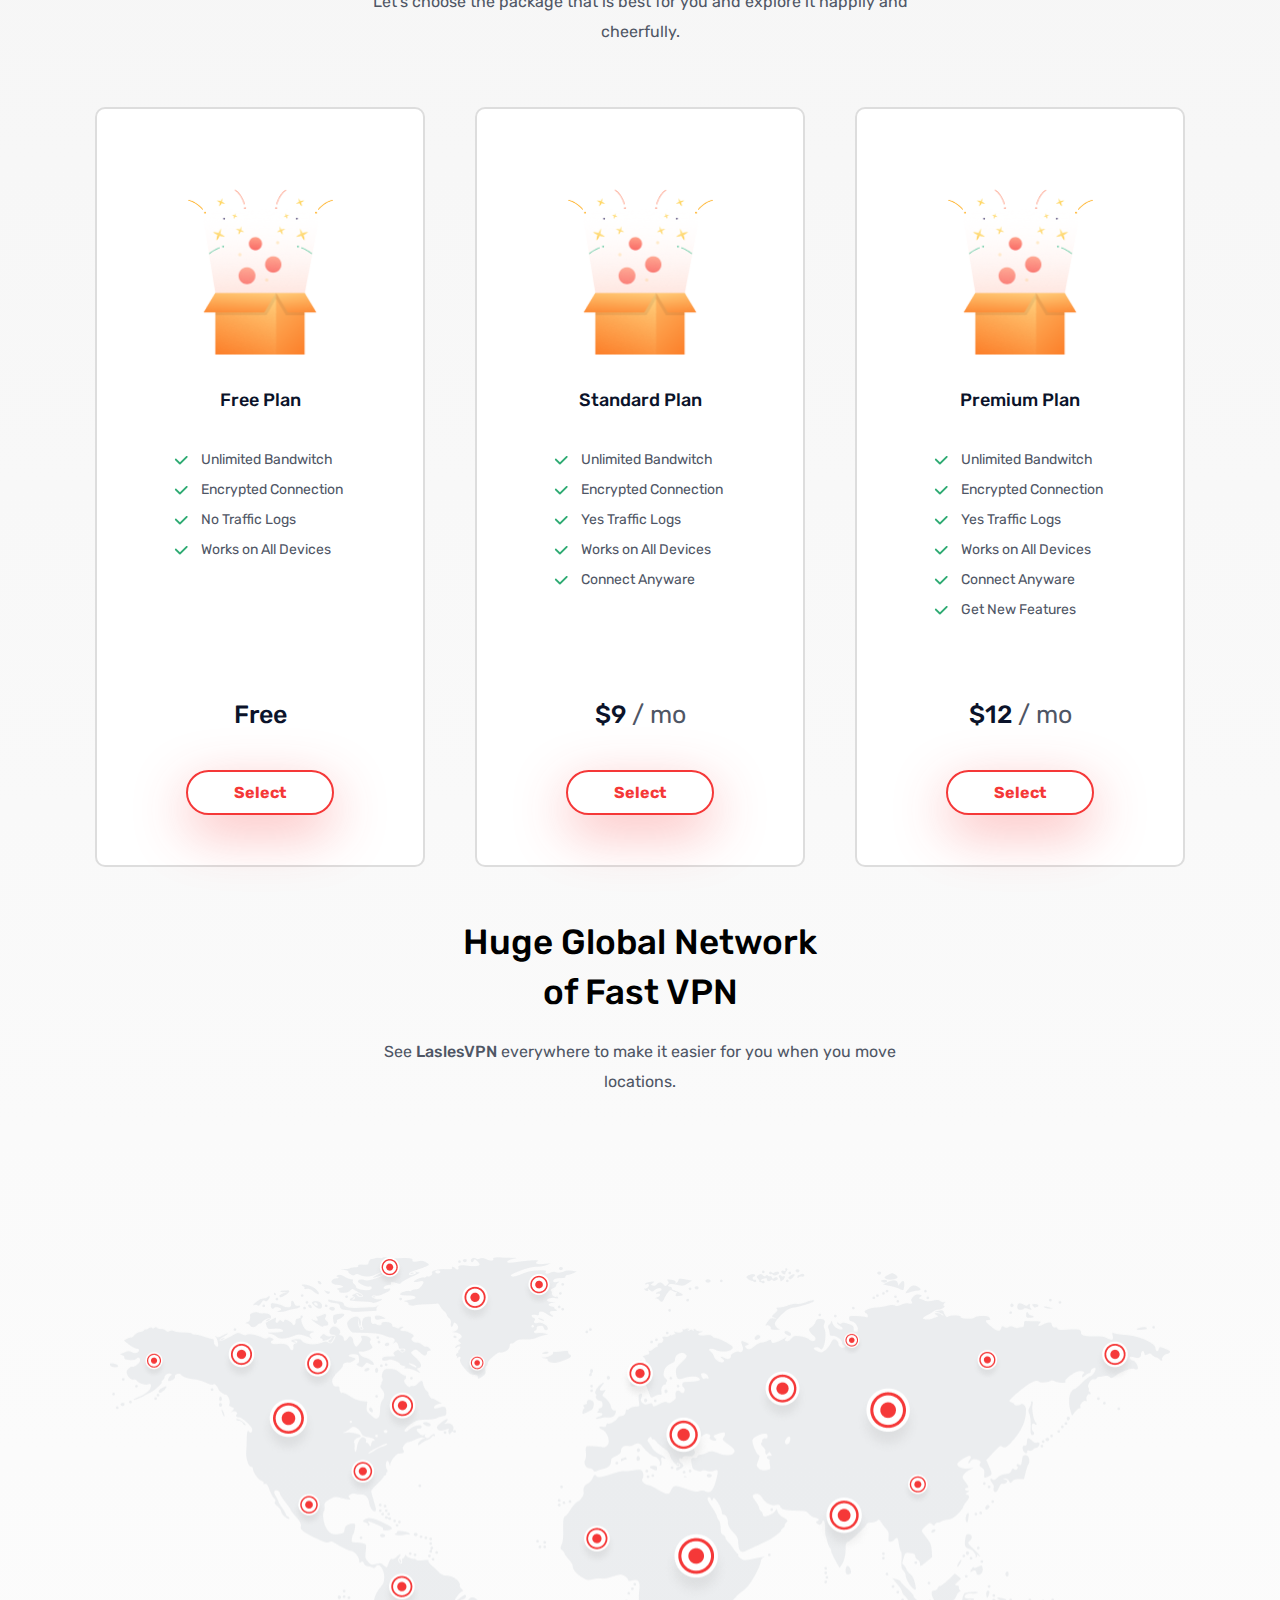
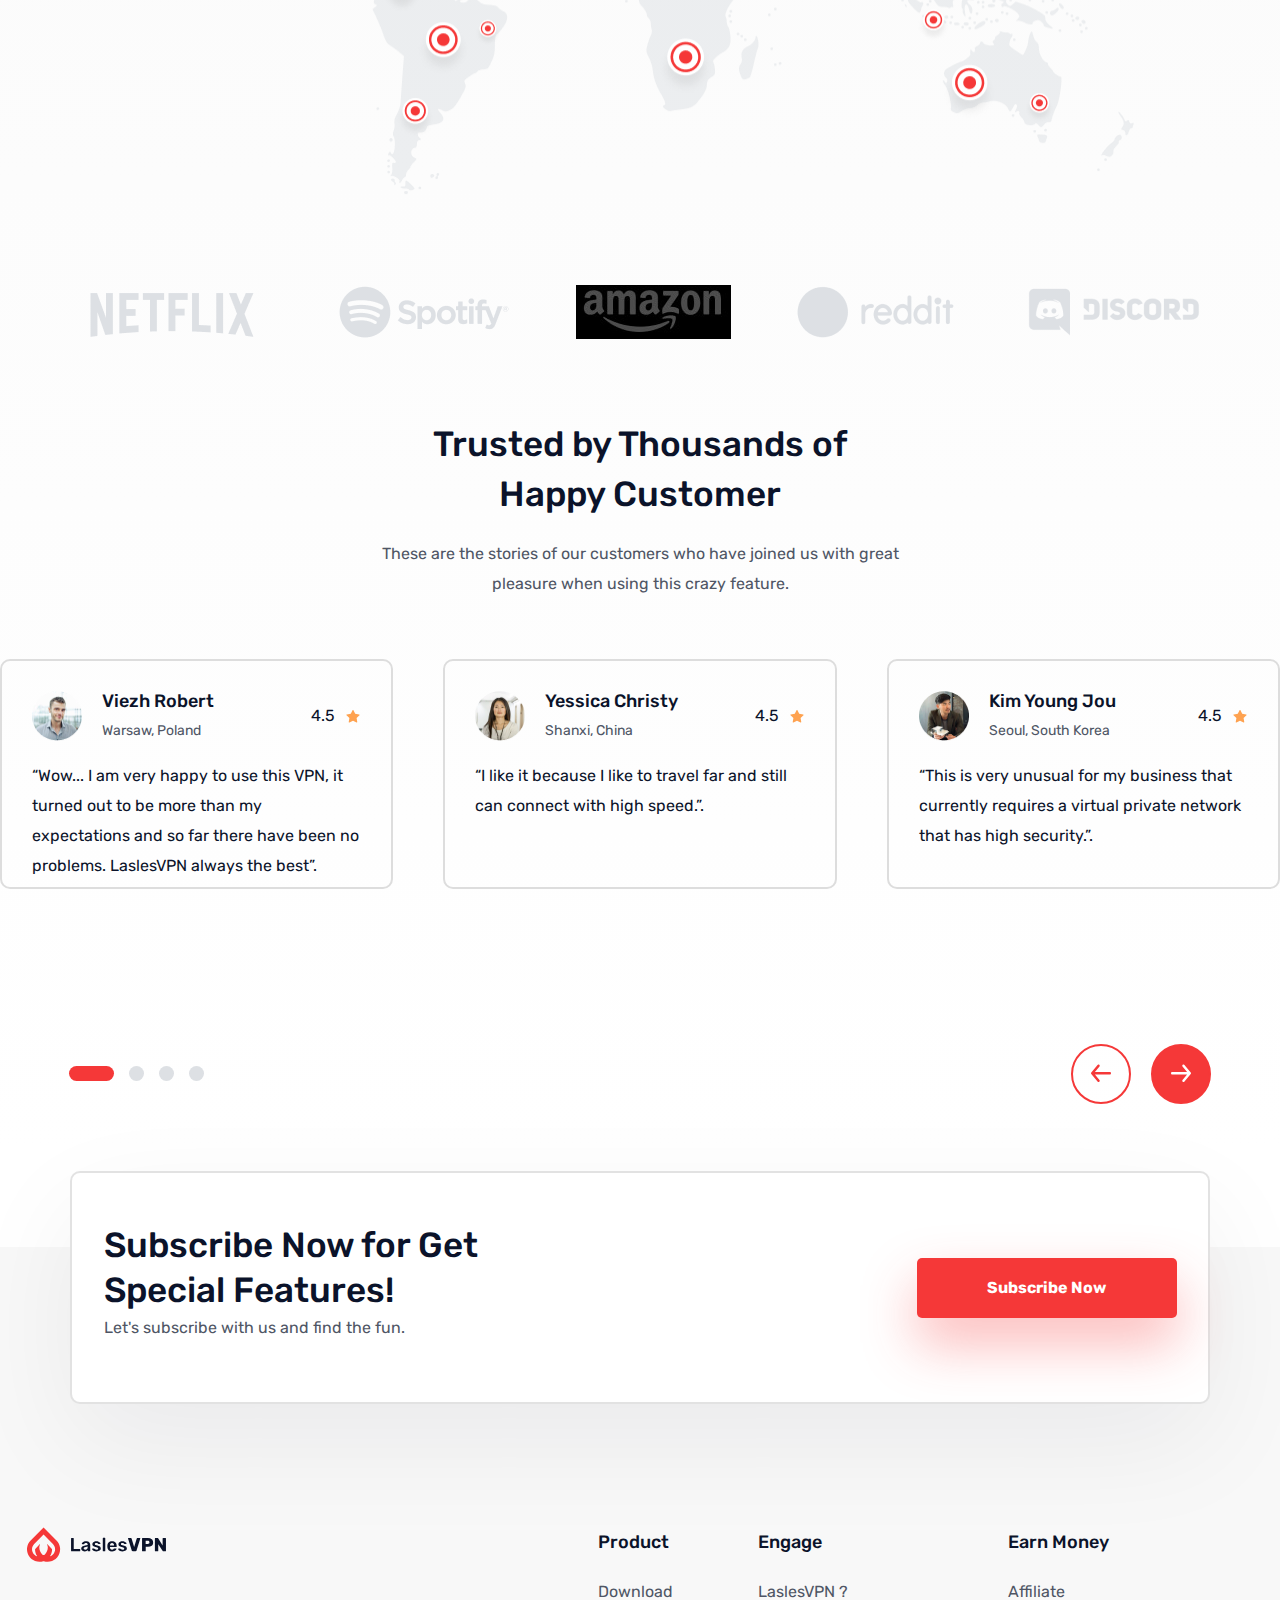
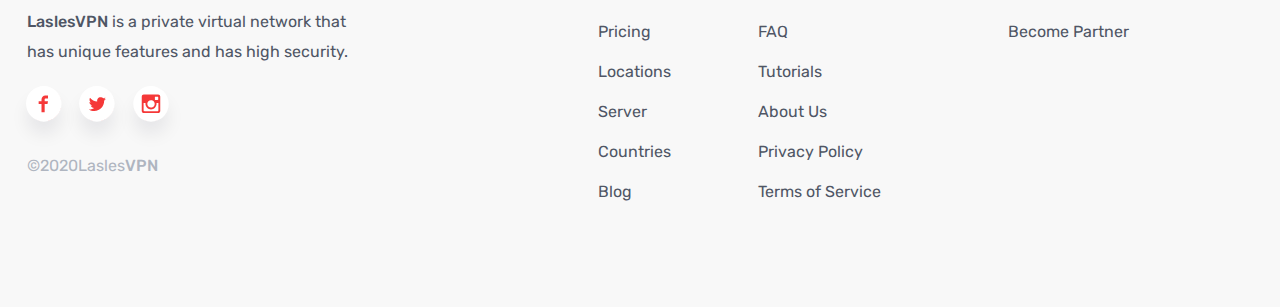
==== commit 398a6508: "master__LaslesVPN-1" ====
--- a/index.html
+++ b/index.html
@@ -54,7 +54,6 @@
     </section>
     <!-- =====HEADER(END)====== -->
 
-
     <!-- ===ADVANTAGES=== -->
     <section class="advantages">
         <div class="advantages__conteiner">
@@ -91,6 +90,7 @@
         </div>
     </section>
     <!-- ======ADVANTAGES(END)====== -->
+
     <!-- ===FUNCTIONS=== -->
     <section class="functions">
         <div class="functions__conteiner">
@@ -110,6 +110,7 @@
         </div>
     </section>
     <!-- ===FUNCTIONS(END)==== -->
+
     <!-- ========BG__GRADIENT======== -->
     <div class="bg__gradient">
         <!-- =====PLAN====== -->
@@ -140,7 +141,9 @@
                         <li class="plan__list-item">Works on All Devices</li>
                         <li class="plan__list-item">Connect Anyware</li>
                     </ul>
-                    <div class="plan__card-price">$9 <span class="plan__card-bold">/ mo</span></div>
+                    <div class="plan__card-price">$9
+                        <span class="plan__card-bold">/ mo</span>
+                    </div>
                     <button class="btn plan__card-btn">Select</button>
                 </div>
                 <div class="plan__card">
@@ -176,10 +179,13 @@
             </div>
         </section>
         <!-- ====NETWORK(end)===== -->
+
         <!-- =====COMENTS__SECTION====== -->
         <section class="coments">
             <h2 class="coments__title">Trusted by Thousands of Happy Customer</h2>
-            <div class="coments__dicsription">These are the stories of our customers who have joined us with great pleasure when using this crazy feature.</div>
+            <div class="coments__dicsription">
+                These are the stories of our customers who have joined us with great pleasure when using this crazy feature.
+            </div>
             <!-- ===COMENTS__CONTEINER=== -->
             <div class="coments__conteiner">
                 <!-- ===COMMENTS__SLIDER=== -->
@@ -195,13 +201,14 @@
                             <span class="coments__card-rating">4.5</span>
                             <svg class="coments__card-star" width="16" height="17" viewBox="0 0 16 17" fill="none" xmlns="http://www.w3.org/2000/svg">
 								<path d="M14.1891 6.41802L10.2219 5.84146L8.44847 2.24615C8.40003 2.14771 8.32034 2.06802 8.2219 2.01959C7.97503 1.89771 7.67503 1.99927 7.55159 2.24615L5.77815 5.84146L1.81097 6.41802C1.70159 6.43365 1.60159 6.48521 1.52503 6.56334C1.43247 6.65847 1.38146 6.78646 1.38322 6.91918C1.38498 7.0519 1.43936 7.1785 1.5344 7.27115L4.40472 10.0696L3.72659 14.0211C3.71069 14.1131 3.72086 14.2076 3.75595 14.294C3.79105 14.3805 3.84966 14.4554 3.92514 14.5102C4.00062 14.565 4.08995 14.5976 4.183 14.6042C4.27605 14.6108 4.3691 14.5913 4.45159 14.5477L8.00003 12.6821L11.5485 14.5477C11.6453 14.5993 11.7578 14.6165 11.8657 14.5977C12.1375 14.5508 12.3203 14.293 12.2735 14.0211L11.5953 10.0696L14.4657 7.27115C14.5438 7.19459 14.5953 7.09459 14.611 6.98521C14.6532 6.71177 14.4625 6.45865 14.1891 6.41802Z"fill="#FEA250" />
-						</svg>
+						    </svg>
                         </header>
                         <div class="coments__card-text">
                             “Wow... I am very happy to use this VPN, it turned out to be more than my expectations and so far there have been no problems. LaslesVPN always the best”.
                         </div>
                     </div>
                     <!-- =====COMENTS__CARD-1(end)===== -->
+
                     <!-- ===COMENTS__CARD-2=== -->
                     <div class="coments__card">
                         <header class="coments__card-header">
@@ -213,13 +220,14 @@
                             <span class="coments__card-rating">4.5</span>
                             <svg class="coments__card-star" width="16" height="17" viewBox="0 0 16 17" fill="none" xmlns="http://www.w3.org/2000/svg">
 								<path d="M14.1891 6.41802L10.2219 5.84146L8.44847 2.24615C8.40003 2.14771 8.32034 2.06802 8.2219 2.01959C7.97503 1.89771 7.67503 1.99927 7.55159 2.24615L5.77815 5.84146L1.81097 6.41802C1.70159 6.43365 1.60159 6.48521 1.52503 6.56334C1.43247 6.65847 1.38146 6.78646 1.38322 6.91918C1.38498 7.0519 1.43936 7.1785 1.5344 7.27115L4.40472 10.0696L3.72659 14.0211C3.71069 14.1131 3.72086 14.2076 3.75595 14.294C3.79105 14.3805 3.84966 14.4554 3.92514 14.5102C4.00062 14.565 4.08995 14.5976 4.183 14.6042C4.27605 14.6108 4.3691 14.5913 4.45159 14.5477L8.00003 12.6821L11.5485 14.5477C11.6453 14.5993 11.7578 14.6165 11.8657 14.5977C12.1375 14.5508 12.3203 14.293 12.2735 14.0211L11.5953 10.0696L14.4657 7.27115C14.5438 7.19459 14.5953 7.09459 14.611 6.98521C14.6532 6.71177 14.4625 6.45865 14.1891 6.41802Z"fill="#FEA250" />
-						</svg>
+						    </svg>
                         </header>
                         <div class="coments__card-text">
                             “I like it because I like to travel far and still can connect with high speed.”.
                         </div>
                     </div>
                     <!-- =====COMENTS__CARD-2(end)===== -->
+
                     <!-- ===COMENTS__CARD-3=== -->
                     <div class="coments__card">
                         <header class="coments__card-header">
@@ -241,6 +249,8 @@
                     </div>
                     <!-- =====COMENTS__CARD-3(end)===== -->
                 </div>
+                <!-- ===COMMENTS__SLIDER(end)=== -->
+
                 <!-- ====COMENTS__SLIDER-CONTROL=== -->
                 <div class="coments__slider-control">
                     <div class="coments__slider-state">
@@ -263,6 +273,7 @@
                     </div>
                 </div>
                 <!-- ====COMENTS__SLIDER-CONTROL(end)=== -->
+
                 <!-- ===COMENTS__SUBSCRP ====-->
                 <div class="coments__subscrip">
                     <div class="coments__subscrip-conteiner">
@@ -284,6 +295,8 @@
         <!-- =====COMENTS__SECTION(end)====== -->
     </div>
     <!-- =====BG__GRADIENT(end)===== -->
+
+    <!-- ===FOOTER=== -->
     <footer class="footer">
         <div class="footer__conteiner">
             <div class="footer__info">
@@ -344,6 +357,7 @@
             </div>
         </div>
     </footer>
+    <!-- =====FOOTER(end)===== -->
 </body>
 
 </html>--- a/css/style.css
+++ b/css/style.css
@@ -1,850 +1,885 @@
-    html {
-        font-size: 100%;
-    }
-    
-    body {
-        margin: 0;
-        padding: 0;
-        font-family: 'Rubik', sans-serif;
-    }
-    /* ===RESET=== */
-    
-    * {
-        box-sizing: border-box;
-    }
-    
-    a {
-        text-decoration: none;
-    }
-    
-    ul {
-        list-style: none;
-        font-size: 0.75rem;
-    }
-    
-    .btn {
-        font-family: 'Rubik', sans-serif;
-        outline: none;
-        background: none;
-        border: none;
-        margin: 0;
-    }
-    /* ========RESET(end)========= */
-    /* ===HEADER=== */
-    
-    .header-bg {
-        width: 100%;
-        height: 100%;
-        background: #fff;
-        color: #fff;
-        padding: 10px;
-    }
-    
-    .header__conteiner {
-        max-width: 1207px;
-        width: 100%;
-        margin: 0 auto;
-        position: relative;
-    }
-    
-    .header__logo {
-        margin-right: 157px;
-    }
-    
-    .header__row {
-        display: flex;
-        align-items: center;
-        max-width: 1140px;
-        width: 100%;
-        height: 91px;
-        padding-top: 46px;
-    }
-    
-    .header__menu {
-        display: flex;
-    }
-    
-    .header__menu-item:not(:first-child) {
-        margin-left: 40px;
-    }
-    
-    .header__menu-link {
-        font-weight: 400;
-        font-size: 16px;
-        line-height: 19px;
-        color: #4F5665;
-    }
-    
-    .header__link-login {
-        margin-left: auto;
-        font-weight: 500;
-        font-size: 16px;
-        line-height: 19px;
-        color: #4F5665;
-    }
-    
-    .header__link-login:hover {
-        transform: scale(1.3);
-    }
-    
-    .header__btn-login {
-        width: 150px;
-        height: 45px;
-        border: solid 1px #F53855;
-        color: #F53855;
-        font-weight: 500;
-        border-radius: 50px;
-        line-height: 19px;
-        font-size: 16px;
-        margin-left: 34px;
-        transition: .3s;
-    }
-    
-    .header__btn-login:hover {
-        transform: scale(1.2);
-        background-color: #F53855;
-        color: #fff;
-        transition: .3s;
-        box-shadow: 0 0 54px rgba(245, 56, 56, 0.35);
-    }
-    
-    .header__bottom {
-        max-width: 1209px;
-        width: 100%;
-        margin: 0 auto;
-    }
-    
-    .header__title {
-        width: 555px;
-        font-weight: 500;
-        font-size: 50px;
-        line-height: 70px;
-        margin: 120px 0 21px;
-    }
-    
-    .header__title-bold {
-        font-weight: 700;
-        font-size: 50px;
-        line-height: 70px;
-        color: #0B132A;
-    }
-    
-    .header__dicsription {
-        width: 555px;
-        margin-bottom: 50px;
-        font-size: 16px;
-        line-height: 30px;
-        color: #4F5665
-    }
-    
-    .header__dicsription-bold {
-        font-weight: 500;
-        font-size: 16px;
-        line-height: 30px;
-        color: #4F5665;
-    }
-    
-    .header__btn-start {
-        font-weight: 700;
-        color: #FFFFFF;
-        font-size: 16px;
-        line-height: 25px;
-        width: 250px;
-        height: 60px;
-        background: #F53838;
-        border-radius: 10px;
-        box-shadow: 0 25px 54px rgba(245, 56, 56, 0.35);
-        transition: .3s
-    }
-    
-    .header__btn-start:hover {
-        transform: scale(1.2);
-        transition: .3s;
-    }
-    
-    .header__decor-img {
-        position: absolute;
-        width: 611px;
-        height: 382px;
-        left: 745.76px;
-        top: 210px;
-    }
-    /* ===HEADER(END)=== */
-    /* ===ADVANTAGES==== */
-    
-    .advantages {
-        width: 100%;
-        margin: 103px auto 95px;
-    }
-    
-    .advantages__conteiner {
-        display: flex;
-        align-items: center;
-        max-width: 1140px;
-        width: 100%;
-        height: 150px;
-        border-radius: 10px;
-        margin: 0 auto;
-        box-shadow: 0 42px 114px rgba(13, 16, 37, .06);
-    }
-    
-    .advantages__cards {
-        display: flex;
-        justify-content: center;
-        align-items: center;
-        width: 33%;
-        height: 126px;
-        border-right: 2px solid #EEEFF2;
-    }
-    
-    .advantages__cards:last-child {
-        border-right: none;
-    }
-    
-    .advantages__cards-dicsription {
-        display: flex;
-        margin-left: 37px;
-        flex-direction: column;
-    }
-    
-    .advantages__cards-title {
-        font-weight: 700;
-    }
-    
-    .advantages__cards-subtitle {
-        font-size: 20px;
-        line-height: 30px;
-    }
-    /* ===ADVANTAGES(END)==== */
-    /* ======FUNCTIONS===== */
-    
-    .functions {
-        width: 100%;
-        /* padding-bottom: 101px; */
-        margin: 54px 0 96px;
-    }
-    
-    .functions__conteiner {
-        display: flex;
-        max-width: 1105px;
-        width: 100%;
-        margin: 0 auto;
-    }
-    
-    .functions__decor-img {
-        width: 508px;
-        height: 414px;
-        margin-right: auto;
-    }
-    
-    .functions__title {
-        width: 383px;
-        font-weight: 500;
-        font-size: 35px;
-        line-height: 50px;
-        color: #0B132A;
-        margin: 50px 0 20px;
-    }
-    
-    .functions__dicsriptions {
-        width: 427px;
-        font-size: 16px;
-        line-height: 30px;
-        color: #4F5665;
-    }
-    
-    .functions__list {
-        margin-top: 20px;
-        padding-left: 34px;
-    }
-    
-    .functions__list-item {
-        position: relative;
-        font-weight: 400;
-        font-size: 14px;
-        line-height: 30px;
-        color: #4F5665;
-    }
-    
-    .functions__list-item:not(:first-child) {
-        margin-top: 15px;
-    }
-    
-    .functions__list-item:before {
-        content: ' ';
-        position: absolute;
-        top: 50%;
-        left: -32px;
-        transform: translateY(-50%);
-        display: block;
-        width: 20px;
-        height: 20px;
-        background: url(../images/check__icon.svg) center / cover no-repeat;
-    }
-    /* ===FUNCTIONS(END)===== */
-    /* ======BG__GRADIENT========= */
-    
-    .bg__gradient {
-        width: 100%;
-        height: 100%;
-        background: linear-gradient(to bottom, #F6F6F6, #FFFFFF);
-    }
-    
-    .plan {
-        width: 100%;
-        padding-top: 80px;
-    }
-    
-    .plan__title {
-        text-align: center;
-        margin: 0;
-        font-weight: 500;
-        font-size: 35px;
-        line-height: 50px;
-        color: #0B132A;
-    }
-    
-    .plan__dicsription {
-        margin: 20px auto 60px;
-        text-align: center;
-        width: 555px;
-        color: #4F5665;
-        font-weight: 400;
-        font-size: 16px;
-        line-height: 30px;
-    }
-    
-    .plan__conteiner {
-        display: flex;
-        max-width: min-content;
-        width: 100%;
-        margin: 0 auto;
-    }
-    
-    .plan__card {
-        display: flex;
-        flex-direction: column;
-        width: 330px;
-        height: 760px;
-        text-align: center;
-        background: #FFF;
-        border: 2px solid #DDDDDD;
-        border-radius: 10px;
-        transition: .3s;
-    }
-    
-    .plan__card:not(:first-child) {
-        margin-left: 50px;
-    }
-    
-    .plan__card:hover {
-        border: 2px solid #F53838;
-    }
-    
-    .plan__card-img {
-        display: block;
-        align-self: center;
-        width: 145px;
-        height: 166px;
-        margin: 80px auto 30px;
-    }
-    
-    .plan__card-title {
-        font-size: 18px;
-        font-weight: 500;
-        line-height: 30px;
-        color: #0B132A;
-    }
-    
-    .plan__card-list {
-        display: flex;
-        flex-direction: column;
-        align-items: center;
-        margin: 30px auto auto;
-        max-width: min-content;
-        width: 100%;
-        padding-left: 32px;
-        text-align: initial;
-    }
-    
-    .plan__list-item {
-        position: relative;
-        min-width: 150px;
-        color: #4F5665;
-        font-weight: 400;
-        font-size: 14px;
-        line-height: 30px;
-    }
-    
-    .plan__list-item::before {
-        content: ' ';
-        display: block;
-        width: 24px;
-        height: 24px;
-        background: url(../images/check__icon2.svg) center / cover no-repeat;
-        position: absolute;
-        top: 50%;
-        left: -32px;
-        transform: translateY(-50%);
-    }
-    
-    .plan__card-price {
-        margin-bottom: 20px;
-        font-weight: 500;
-        font-size: 25px;
-        line-height: 30px;
-        color: #0B132A;
-    }
-    
-    .plan__card-bold {
-        font-weight: 400;
-        font-size: 25px;
-        line-height: 30px;
-        color: #4F5665;
-    }
-    
-    .plan__card-btn {
-        width: 148px;
-        height: 45px;
-        border: 2px solid #F53838;
-        border-radius: 50px;
-        margin: 20px auto 50px;
-        font-weight: 700;
-        font-size: 16px;
-        line-height: 19px;
-        color: #F53838;
-        transition: .3s;
-        box-shadow: 0 17px 54px rgba(245, 56, 56, 0.35);
-    }
-    
-    .plan__card-btn:hover {
-        background-color: #F53838;
-        color: #fff;
-        transition: .3s;
-    }
-    /* =====PLAN(end)===== */
-    /* ===NETWORK=== */
-    
-    .network {
-        width: 100%;
-    }
-    
-    .network__title {
-        width: 383px;
-        margin: 0 auto;
-        font-weight: 500;
-        font-size: 35px;
-        line-height: 50px;
-        text-align: center;
-        margin: 50px auto 20px;
-    }
-    
-    .network__dicsription-bold {
-        font-weight: 500;
-        font-size: 16px;
-        line-height: 30px;
-        color: #4F5665;
-    }
-    
-    .network__dicsription {
-        width: 555px;
-        font-weight: 400;
-        font-size: 16px;
-        line-height: 30px;
-        text-align: center;
-        color: #4F5665;
-        margin: 0 auto;
-    }
-    
-    .network__img-map {
-        display: block;
-        margin: 155px auto 36px;
-        margin: 160px auto 36px;
-        width: 1060px;
-        height: 538px;
-    }
-    
-    .network__list {
-        max-width: 1136px;
-        height: 100%;
-        display: flex;
-        margin: 54px auto 0;
-        margin: 60px auto 0;
-        align-items: center;
-        justify-content: space-between;
-    }
-    /* =====NETWORK(end)===== */
-    /* =====COMENTS===== */
-    
-    .coments {
-        width: 100%;
-        position: relative;
-    }
-    
-    .coments__title {
-        text-align: center;
-        width: 448px;
-        margin: 50px auto 20px;
-        color: #0B132A;
-        font-weight: 500;
-        font-size: 35px;
-        line-height: 50px;
-    }
-    
-    .coments__dicsription {
-        width: 555px;
-        text-align: center;
-        margin: 0 auto;
-        color: #4F5665;
-        font-weight: 400;
-        font-size: 16px;
-        line-height: 30px;
-    }
-    
-    .coments__container {
-        padding-bottom: 182px;
-    }
-    
-    .coments__slider {
-        display: flex;
-        max-width: min-content;
-        width: 100%;
-        margin: 60px auto 0;
-        height: 230px;
-    }
-    
-    .coments__card {
-        border: solid 2px #DDDDDD;
-        border-radius: 10px;
-        width: 400px;
-        height: 230px;
-        transition: .3s;
-    }
-    
-    .coments__card:not(:first-child) {
-        margin-left: 50px;
-    }
-    
-    .coments__card:hover {
-        border: solid 2px #F53838;
-        transform: scale(1.2);
-        box-shadow: 0 71px 114px rgba(13, 16, 37, .06);
-        transition: .3s;
-    }
-    
-    .coments__card-header {
-        display: flex;
-        align-items: center;
-        height: 80px;
-        width: 100%;
-        padding: 30px 30px 0;
-    }
-    
-    .coments__card-avatar {
-        display: block;
-        width: 50px;
-        height: 50px;
-    }
-    
-    .coments__card-dicsription {
-        display: flex;
-        flex-direction: column;
-        justify-content: space-between;
-        margin-left: 20px;
-        margin-right: auto;
-    }
-    
-    .coments__card-name {
-        color: #0B132A;
-        font-weight: 500;
-        font-size: 18px;
-        line-height: 30px;
-    }
-    
-    .coments__card-country {
-        color: #4F5665;
-        font-weight: 400;
-        font-size: 14px;
-        line-height: 30px;
-    }
-    
-    .coments__card-rating {
-        color: #0B132A;
-        margin-right: 10px;
-        font-weight: 400;
-        font-size: 16px;
-        line-height: 30px;
-    }
-    
-    .coments__card-text {
-        display: block;
-        margin: 20px 30px 5px;
-        color: #0B132A;
-        font-weight: 400;
-        font-size: 16px;
-        line-height: 30px;
-    }
-    /* =====COMENTS(end)===== */
-    /* ===COMENTS__SLIDER-CONTROL=== */
-    
-    .coments__slider-control {
-        display: flex;
-        align-items: center;
-        justify-content: space-between;
-        margin: 106px auto 95px;
-        max-width: 1142px;
-        width: 100%;
-        height: 157px;
-        padding: 15px 30px initial;
-    }
-    
-    .coments__slider-state {
-        display: flex;
-        justify-content: space-between;
-        max-width: 135px;
-        width: 100%;
-        height: 15px;
-    }
-    
-    .coments__slider-indicator {
-        width: 15px;
-        height: 15px;
-        background-color: #DDE0E4;
-        border-radius: 50%;
-        transition: 3s;
-    }
-    
-    .ind__active {
-        background-color: #F53838;
-        width: 45px;
-        border-radius: 7.5px;
-    }
-    
-    .coments__slider-indicator:hover {
-        transform: scale(1.3);
-        transition: .3s;
-    }
-    
-    .coments__slider-btns {
-        display: flex;
-    }
-    
-    .coments__slider-btn {
-        display: flex;
-        align-items: center;
-        justify-content: center;
-        border: solid 2px #F53838;
-        border-radius: 50%;
-        width: 60px;
-        height: 60px;
-        transition: .3s;
-    }
-    
-    .coments__slider-btn:last-child {
-        background-color: #F53838;
-        margin-left: 20px;
-    }
-    
-    .coments__slider-btn:hover {
-        transform: rotate(-360deg) scale(1.2);
-        box-shadow: 0 0 114px rgba(13, 16, 37, 0.3);
-    }
-    /* =====COMENTS__SLIDER-CONTROL(end)===== */
-    /* ===COMENTS__SUBSCRP ==== */
-    
-    .coments__subscrip {
-        display: flex;
-        align-items: center;
-        justify-content: space-around;
-        position: absolute;
-        left: 70px;
-        right: 0;
-        bottom: -317px;
-        max-width: 1140px;
-        width: 100%;
-        height: 233px;
-        margin: 65px 0;
-        border-radius: 10px;
-        border: solid 2px #DDDD;
-        box-shadow: 0 39px 114px rgba(13, 16, 37, .06);
-        background-color: #fff;
-    }
-    
-    .coments__subscrip-conteiner {
-        margin: 50px 0 auto;
-    }
-    
-    .coments__subscrip-title {
-        margin: 0 auto;
-        width: 410px;
-        color: #0B132A;
-        font-weight: 500;
-        font-size: 35px;
-        line-height: 45px;
-    }
-    
-    .coments__subscrip-subtitle {
-        color: #4F5665;
-        text-align: left;
-        width: 410px;
-        font-weight: 400;
-        font-size: 16px;
-        line-height: 30px;
-    }
-    
-    .coments__subscrp-btn {
-        margin-left: 340px;
-        width: 260px;
-        height: 60px;
-        font-size: 1rem;
-        border-radius: 5px;
-        background-color: #F53838;
-        text-align: center;
-        color: #fff;
-        font-weight: 700;
-        line-height: 25px;
-        box-shadow: 0 26px 54px rgba(245, 56, 56, 0.35);
-        transition: .3s;
-    }
-    
-    .coments__subscrp-btn:hover {
-        transform: scale(1.2);
-        transition: .3;
-    }
-    /* ===COMENTS__SUBSCRP(end)==== */
-    /* ====FOOTER=== */
-    
-    .footer {
-        width: 100%;
-        background: #F8F8F8;
-        padding: 100px 0;
-    }
-    
-    .footer__conteiner {
-        display: flex;
-        max-width: 1227px;
-        width: 100%;
-        margin: 0 auto;
-        padding-top: 180px;
-    }
-    
-    .footer__info {
-        width: 443px;
-    }
-    
-    .footer__logo {
-        width: 141px;
-        height: 36px;
-        margin-bottom: 20px;
-    }
-    
-    .footer__dicsription {
-        width: 340px;
-        color: #4f5665;
-        font-weight: 400;
-        font-size: 16px;
-        line-height: 30px;
-        margin: 20px 0;
-    }
-    
-    .footer__dicsription-span {
-        font-weight: 500;
-        font-size: 16px;
-        line-height: 30px;
-        color: #4F5665;
-    }
-    
-    .footer__social {
-        display: flex;
-        align-items: center;
-        justify-content: space-between;
-        width: 141px;
-        height: 34px;
-    }
-    
-    .footer__social-btn {
-        position: relative;
-        width: 34px;
-        height: 34px;
-        border-radius: 50%;
-        background-color: #F53838;
-        box-shadow: 0px 13px 18px rgba(17, 19, 35, .08);
-        transition: .5s;
-    }
-    
-    .footer__social-btn:hover {
-        transform: scale(1.2) rotate(360deg);
-        transition: .5s;
-    }
-    
-    .footer__social-icon {
-        position: absolute;
-        top: 50%;
-        left: 50%;
-        transform: translate(-50%, -50%);
-        width: 37px;
-        height: 37px;
-    }
-    
-    .footer__copyright {
-        display: flex;
-        margin-top: 30px;
-        color: #AFB5C0;
-        font-weight: 400;
-        font-size: 16px;
-        line-height: 30px;
-    }
-    
-    .foont__medium {
-        font-weight: 500;
-    }
-    
-    .footer__help-conteiner {
-        display: flex;
-        margin-left: auto;
-        width: 656px;
-    }
-    
-    .footer__products {
-        width: 141px;
-        margin-right: 19px;
-    }
-    
-    .footer__help-title {
-        display: block;
-        color: #0B132A;
-        font-weight: 500;
-        font-size: 18px;
-        line-height: 30px;
-        margin-bottom: 20px;
-    }
-    
-    .footer__help-list {
-        margin: 0;
-        padding: 0;
-    }
-    
-    .footer__participate {
-        width: 182px;
-    }
-    
-    .footer__money {
-        margin-left: 68px;
-    }
-    
-    .footer__money-list {
-        width: 206px;
-    }
-    
-    .footer__help-item {
-        font-weight: 400;
-        font-size: 16px;
-        line-height: 30px;
-        margin-bottom: 10px;
-        color: #4F5665;
-    }
-    
-    .footer__help-item:last-child {
-        margin-bottom: 0;
-    }
-    /* ====FOOTER(end)=== */+body {
+    margin: 0;
+    padding: 0;
+    font-family: 'Rubik', sans-serif;
+}
+
+
+/* ===RESET=== */
+
+* {
+    box-sizing: border-box;
+}
+
+a {
+    text-decoration: none;
+}
+
+ul {
+    list-style: none;
+}
+
+.btn {
+    font-family: 'Rubik', sans-serif;
+    outline: none;
+    background: none;
+    border: none;
+    margin: 0;
+}
+
+
+/* ========RESET(end)========= */
+
+
+/* ===HEADER=== */
+
+.header-bg {
+    width: 100%;
+    height: 100%;
+    background: #fff;
+    color: #fff;
+    padding: 10px;
+}
+
+.header__conteiner {
+    max-width: 1207px;
+    width: 100%;
+    margin: 0 auto;
+    position: relative;
+}
+
+.header__logo {
+    margin-right: 157px;
+}
+
+.header__row {
+    display: flex;
+    align-items: center;
+    max-width: 1140px;
+    width: 100%;
+    height: 91px;
+    padding-top: 46px;
+}
+
+.header__menu {
+    display: flex;
+}
+
+.header__menu-item:not(:first-child) {
+    margin-left: 40px;
+}
+
+.header__menu-link {
+    font-weight: 400;
+    font-size: 16px;
+    line-height: 19px;
+    color: #4F5665;
+}
+
+.header__link-login {
+    margin-left: auto;
+    font-weight: 500;
+    font-size: 16px;
+    line-height: 19px;
+    color: #4F5665;
+}
+
+.header__link-login:hover {
+    transform: scale(1.3);
+}
+
+.header__btn-login {
+    width: 150px;
+    height: 45px;
+    border: solid 1px #F53855;
+    color: #F53855;
+    font-weight: 500;
+    border-radius: 50px;
+    line-height: 19px;
+    font-size: 16px;
+    margin-left: 34px;
+    transition: .3s;
+}
+
+.header__btn-login:hover {
+    transform: scale(1.2);
+    background-color: #F53855;
+    color: #fff;
+    transition: .3s;
+    box-shadow: 0 0 54px rgba(245, 56, 56, 0.35);
+}
+
+.header__bottom {
+    max-width: 1209px;
+    width: 100%;
+    margin: 0 auto;
+}
+
+.header__title {
+    width: 555px;
+    font-weight: 500;
+    font-size: 50px;
+    line-height: 70px;
+    margin: 120px 0 21px;
+}
+
+.header__title-bold {
+    font-weight: 700;
+    font-size: 50px;
+    line-height: 70px;
+    color: #0B132A;
+}
+
+.header__dicsription {
+    width: 555px;
+    margin-bottom: 50px;
+    font-size: 16px;
+    line-height: 30px;
+    color: #4F5665
+}
+
+.header__dicsription-bold {
+    font-weight: 500;
+    font-size: 16px;
+    line-height: 30px;
+    color: #4F5665;
+}
+
+.header__btn-start {
+    font-weight: 700;
+    color: #FFFFFF;
+    font-size: 16px;
+    line-height: 25px;
+    width: 250px;
+    height: 60px;
+    background: #F53838;
+    border-radius: 10px;
+    box-shadow: 0 25px 54px rgba(245, 56, 56, 0.35);
+    transition: .3s
+}
+
+.header__btn-start:hover {
+    transform: scale(1.2);
+    transition: .3s;
+}
+
+.header__decor-img {
+    position: absolute;
+    width: 611px;
+    height: 382px;
+    left: 745.76px;
+    top: 210px;
+}
+
+
+/* ===HEADER(END)=== */
+
+
+/* ===ADVANTAGES==== */
+
+.advantages {
+    width: 100%;
+    margin: 103px auto 95px;
+}
+
+.advantages__conteiner {
+    display: flex;
+    align-items: center;
+    max-width: 1140px;
+    width: 100%;
+    height: 150px;
+    border-radius: 10px;
+    margin: 0 auto;
+    box-shadow: 0 42px 114px rgba(13, 16, 37, .06);
+}
+
+.advantages__cards {
+    display: flex;
+    justify-content: center;
+    align-items: center;
+    width: 33%;
+    height: 126px;
+    border-right: 2px solid #EEEFF2;
+}
+
+.advantages__cards:last-child {
+    border-right: none;
+}
+
+.advantages__cards-dicsription {
+    display: flex;
+    margin-left: 37px;
+    flex-direction: column;
+}
+
+.advantages__cards-title {
+    font-weight: 700;
+}
+
+.advantages__cards-subtitle {
+    font-size: 20px;
+    line-height: 30px;
+}
+
+
+/* ===ADVANTAGES(END)==== */
+
+
+/* ======FUNCTIONS===== */
+
+.functions {
+    width: 100%;
+    /* padding-bottom: 101px; */
+    margin: 54px 0 96px;
+}
+
+.functions__conteiner {
+    display: flex;
+    max-width: 1105px;
+    width: 100%;
+    margin: 0 auto;
+}
+
+.functions__decor-img {
+    width: 508px;
+    height: 414px;
+    margin-right: auto;
+}
+
+.functions__title {
+    width: 383px;
+    font-weight: 500;
+    font-size: 35px;
+    line-height: 50px;
+    color: #0B132A;
+    margin: 50px 0 20px;
+}
+
+.functions__dicsriptions {
+    width: 427px;
+    font-size: 16px;
+    line-height: 30px;
+    color: #4F5665;
+}
+
+.functions__list {
+    margin-top: 20px;
+    padding-left: 34px;
+}
+
+.functions__list-item {
+    position: relative;
+    font-weight: 400;
+    font-size: 14px;
+    line-height: 30px;
+    color: #4F5665;
+}
+
+.functions__list-item:not(:first-child) {
+    margin-top: 15px;
+}
+
+.functions__list-item:before {
+    content: ' ';
+    position: absolute;
+    top: 50%;
+    left: -32px;
+    transform: translateY(-50%);
+    display: block;
+    width: 20px;
+    height: 20px;
+    background: url(../images/check__icon.svg) center / cover no-repeat;
+}
+
+
+/* ===FUNCTIONS(END)===== */
+
+
+/* ======BG__GRADIENT========= */
+
+.bg__gradient {
+    width: 100%;
+    height: 100%;
+    background: linear-gradient(to bottom, #F6F6F6, #FFFFFF);
+}
+
+.plan {
+    width: 100%;
+    padding-top: 80px;
+}
+
+.plan__title {
+    text-align: center;
+    margin: 0;
+    font-weight: 500;
+    font-size: 35px;
+    line-height: 50px;
+    color: #0B132A;
+}
+
+.plan__dicsription {
+    margin: 20px auto 60px;
+    text-align: center;
+    width: 555px;
+    color: #4F5665;
+    font-weight: 400;
+    font-size: 16px;
+    line-height: 30px;
+}
+
+.plan__conteiner {
+    display: flex;
+    max-width: min-content;
+    width: 100%;
+    margin: 0 auto;
+}
+
+.plan__card {
+    display: flex;
+    flex-direction: column;
+    width: 330px;
+    height: 760px;
+    text-align: center;
+    background: #FFF;
+    border: 2px solid #DDDDDD;
+    border-radius: 10px;
+    transition: .3s;
+}
+
+.plan__card:not(:first-child) {
+    margin-left: 50px;
+}
+
+.plan__card:hover {
+    border: 2px solid #F53838;
+}
+
+.plan__card-img {
+    display: block;
+    align-self: center;
+    width: 145px;
+    height: 166px;
+    margin: 80px auto 30px;
+}
+
+.plan__card-title {
+    font-size: 18px;
+    font-weight: 500;
+    line-height: 30px;
+    color: #0B132A;
+}
+
+.plan__card-list {
+    display: flex;
+    flex-direction: column;
+    align-items: center;
+    margin: 30px auto auto;
+    max-width: min-content;
+    width: 100%;
+    padding-left: 32px;
+    text-align: initial;
+}
+
+.plan__list-item {
+    position: relative;
+    min-width: 150px;
+    color: #4F5665;
+    font-weight: 400;
+    font-size: 14px;
+    line-height: 30px;
+}
+
+.plan__list-item::before {
+    content: ' ';
+    display: block;
+    width: 24px;
+    height: 24px;
+    background: url(../images/check__icon2.svg) center / cover no-repeat;
+    position: absolute;
+    top: 50%;
+    left: -32px;
+    transform: translateY(-50%);
+}
+
+.plan__card-price {
+    margin-bottom: 20px;
+    font-weight: 500;
+    font-size: 25px;
+    line-height: 30px;
+    color: #0B132A;
+}
+
+.plan__card-bold {
+    font-weight: 400;
+    font-size: 25px;
+    line-height: 30px;
+    color: #4F5665;
+}
+
+.plan__card-btn {
+    width: 148px;
+    height: 45px;
+    border: 2px solid #F53838;
+    border-radius: 50px;
+    margin: 20px auto 50px;
+    font-weight: 700;
+    font-size: 16px;
+    line-height: 19px;
+    color: #F53838;
+    transition: .3s;
+    box-shadow: 0 17px 54px rgba(245, 56, 56, 0.35);
+}
+
+.plan__card-btn:hover {
+    background-color: #F53838;
+    color: #fff;
+    transition: .3s;
+}
+
+
+/* =====PLAN(end)===== */
+
+
+/* ===NETWORK=== */
+
+.network {
+    width: 100%;
+}
+
+.network__title {
+    width: 383px;
+    margin: 0 auto;
+    font-weight: 500;
+    font-size: 35px;
+    line-height: 50px;
+    text-align: center;
+    margin: 50px auto 20px;
+}
+
+.network__dicsription-bold {
+    font-weight: 500;
+    font-size: 16px;
+    line-height: 30px;
+    color: #4F5665;
+}
+
+.network__dicsription {
+    width: 555px;
+    font-weight: 400;
+    font-size: 16px;
+    line-height: 30px;
+    text-align: center;
+    color: #4F5665;
+    margin: 0 auto;
+}
+
+.network__img-map {
+    display: block;
+    margin: 155px auto 36px;
+    margin: 160px auto 36px;
+    width: 1060px;
+    height: 538px;
+}
+
+.network__list {
+    max-width: 1136px;
+    height: 100%;
+    display: flex;
+    margin: 54px auto 0;
+    margin: 60px auto 0;
+    align-items: center;
+    justify-content: space-between;
+}
+
+
+/* =====NETWORK(end)===== */
+
+
+/* =====COMENTS===== */
+
+.coments {
+    width: 100%;
+    position: relative;
+}
+
+.coments__title {
+    text-align: center;
+    width: 448px;
+    margin: 50px auto 20px;
+    color: #0B132A;
+    font-weight: 500;
+    font-size: 35px;
+    line-height: 50px;
+}
+
+.coments__dicsription {
+    width: 555px;
+    text-align: center;
+    margin: 0 auto;
+    color: #4F5665;
+    font-weight: 400;
+    font-size: 16px;
+    line-height: 30px;
+}
+
+.coments__container {
+    padding-bottom: 182px;
+}
+
+.coments__slider {
+    display: flex;
+    max-width: min-content;
+    width: 100%;
+    margin: 60px auto 0;
+    height: 230px;
+}
+
+.coments__card {
+    border: solid 2px #DDDDDD;
+    border-radius: 10px;
+    width: 400px;
+    height: 230px;
+    transition: .3s;
+}
+
+.coments__card:not(:first-child) {
+    margin-left: 50px;
+}
+
+.coments__card:hover {
+    border: solid 2px #F53838;
+    transform: scale(1.2);
+    box-shadow: 0 71px 114px rgba(13, 16, 37, .06);
+    transition: .3s;
+}
+
+.coments__card-header {
+    display: flex;
+    align-items: center;
+    height: 80px;
+    width: 100%;
+    padding: 30px 30px 0;
+}
+
+.coments__card-avatar {
+    display: block;
+    width: 50px;
+    height: 50px;
+}
+
+.coments__card-dicsription {
+    display: flex;
+    flex-direction: column;
+    justify-content: space-between;
+    margin-left: 20px;
+    margin-right: auto;
+}
+
+.coments__card-name {
+    color: #0B132A;
+    font-weight: 500;
+    font-size: 18px;
+    line-height: 30px;
+}
+
+.coments__card-country {
+    color: #4F5665;
+    font-weight: 400;
+    font-size: 14px;
+    line-height: 30px;
+}
+
+.coments__card-rating {
+    color: #0B132A;
+    margin-right: 10px;
+    font-weight: 400;
+    font-size: 16px;
+    line-height: 30px;
+}
+
+.coments__card-text {
+    display: block;
+    margin: 20px 30px 5px;
+    color: #0B132A;
+    font-weight: 400;
+    font-size: 16px;
+    line-height: 30px;
+}
+
+
+/* =====COMENTS(end)===== */
+
+
+/* ===COMENTS__SLIDER-CONTROL=== */
+
+.coments__slider-control {
+    display: flex;
+    align-items: center;
+    justify-content: space-between;
+    margin: 106px auto 95px;
+    max-width: 1142px;
+    width: 100%;
+    height: 157px;
+    padding: 15px 30px initial;
+}
+
+.coments__slider-state {
+    display: flex;
+    justify-content: space-between;
+    max-width: 135px;
+    width: 100%;
+    height: 15px;
+}
+
+.coments__slider-indicator {
+    width: 15px;
+    height: 15px;
+    background-color: #DDE0E4;
+    border-radius: 50%;
+    transition: 3s;
+}
+
+.ind__active {
+    background-color: #F53838;
+    width: 45px;
+    border-radius: 7.5px;
+}
+
+.coments__slider-indicator:hover {
+    transform: scale(1.3);
+    transition: .3s;
+}
+
+.coments__slider-btns {
+    display: flex;
+}
+
+.coments__slider-btn {
+    display: flex;
+    align-items: center;
+    justify-content: center;
+    border: solid 2px #F53838;
+    border-radius: 50%;
+    width: 60px;
+    height: 60px;
+    transition: .3s;
+}
+
+.coments__slider-btn:last-child {
+    background-color: #F53838;
+    margin-left: 20px;
+}
+
+.coments__slider-btn:hover {
+    transform: rotate(-360deg) scale(1.2);
+    box-shadow: 0 0 114px rgba(13, 16, 37, 0.3);
+}
+
+
+/* =====COMENTS__SLIDER-CONTROL(end)===== */
+
+
+/* ===COMENTS__SUBSCRP ==== */
+
+.coments__subscrip {
+    display: flex;
+    align-items: center;
+    justify-content: space-around;
+    position: absolute;
+    left: 70px;
+    right: 0;
+    bottom: -317px;
+    max-width: 1140px;
+    width: 100%;
+    height: 233px;
+    margin: 65px 0;
+    border-radius: 10px;
+    border: solid 2px #DDDD;
+    box-shadow: 0 39px 114px rgba(13, 16, 37, .06);
+    background-color: #fff;
+}
+
+.coments__subscrip-conteiner {
+    margin: 50px 0 auto;
+}
+
+.coments__subscrip-title {
+    margin: 0 auto;
+    width: 410px;
+    color: #0B132A;
+    font-weight: 500;
+    font-size: 35px;
+    line-height: 45px;
+}
+
+.coments__subscrip-subtitle {
+    color: #4F5665;
+    text-align: left;
+    width: 410px;
+    font-weight: 400;
+    font-size: 16px;
+    line-height: 30px;
+}
+
+.coments__subscrp-btn {
+    margin-left: 340px;
+    width: 260px;
+    height: 60px;
+    font-size: 1rem;
+    border-radius: 5px;
+    background-color: #F53838;
+    text-align: center;
+    color: #fff;
+    font-weight: 700;
+    line-height: 25px;
+    box-shadow: 0 26px 54px rgba(245, 56, 56, 0.35);
+    transition: .3s;
+}
+
+.coments__subscrp-btn:hover {
+    transform: scale(1.2);
+    transition: .3;
+}
+
+
+/* ===COMENTS__SUBSCRP(end)==== */
+
+
+/* ====FOOTER=== */
+
+.footer {
+    width: 100%;
+    background: #F8F8F8;
+    padding: 100px 0;
+}
+
+.footer__conteiner {
+    display: flex;
+    max-width: 1227px;
+    width: 100%;
+    margin: 0 auto;
+    padding-top: 180px;
+}
+
+.footer__info {
+    width: 443px;
+}
+
+.footer__logo {
+    width: 141px;
+    height: 36px;
+    margin-bottom: 20px;
+}
+
+.footer__dicsription {
+    width: 340px;
+    color: #4f5665;
+    font-weight: 400;
+    font-size: 16px;
+    line-height: 30px;
+    margin: 20px 0;
+}
+
+.footer__dicsription-span {
+    font-weight: 500;
+    font-size: 16px;
+    line-height: 30px;
+    color: #4F5665;
+}
+
+.footer__social {
+    display: flex;
+    align-items: center;
+    justify-content: space-between;
+    width: 141px;
+    height: 34px;
+}
+
+.footer__social-btn {
+    position: relative;
+    width: 34px;
+    height: 34px;
+    border-radius: 50%;
+    background-color: #F53838;
+    box-shadow: 0px 13px 18px rgba(17, 19, 35, .08);
+    transition: .5s;
+}
+
+.footer__social-btn:hover {
+    transform: scale(1.2) rotate(360deg);
+    transition: .5s;
+}
+
+.footer__social-icon {
+    position: absolute;
+    top: 50%;
+    left: 50%;
+    transform: translate(-50%, -50%);
+    width: 37px;
+    height: 37px;
+}
+
+.footer__copyright {
+    display: flex;
+    margin-top: 30px;
+    color: #AFB5C0;
+    font-weight: 400;
+    font-size: 16px;
+    line-height: 30px;
+}
+
+.foont__medium {
+    font-weight: 500;
+}
+
+.footer__help-conteiner {
+    display: flex;
+    margin-left: auto;
+    width: 656px;
+}
+
+.footer__products {
+    width: 141px;
+    margin-right: 19px;
+}
+
+.footer__help-title {
+    display: block;
+    color: #0B132A;
+    font-weight: 500;
+    font-size: 18px;
+    line-height: 30px;
+    margin-bottom: 20px;
+}
+
+.footer__help-list {
+    margin: 0;
+    padding: 0;
+}
+
+.footer__participate {
+    width: 182px;
+}
+
+.footer__money {
+    margin-left: 68px;
+}
+
+.footer__money-list {
+    width: 206px;
+}
+
+.footer__help-item {
+    font-weight: 400;
+    font-size: 16px;
+    line-height: 30px;
+    margin-bottom: 10px;
+    color: #4F5665;
+}
+
+.footer__help-item:last-child {
+    margin-bottom: 0;
+}
+
+
+/* ====FOOTER(end)=== */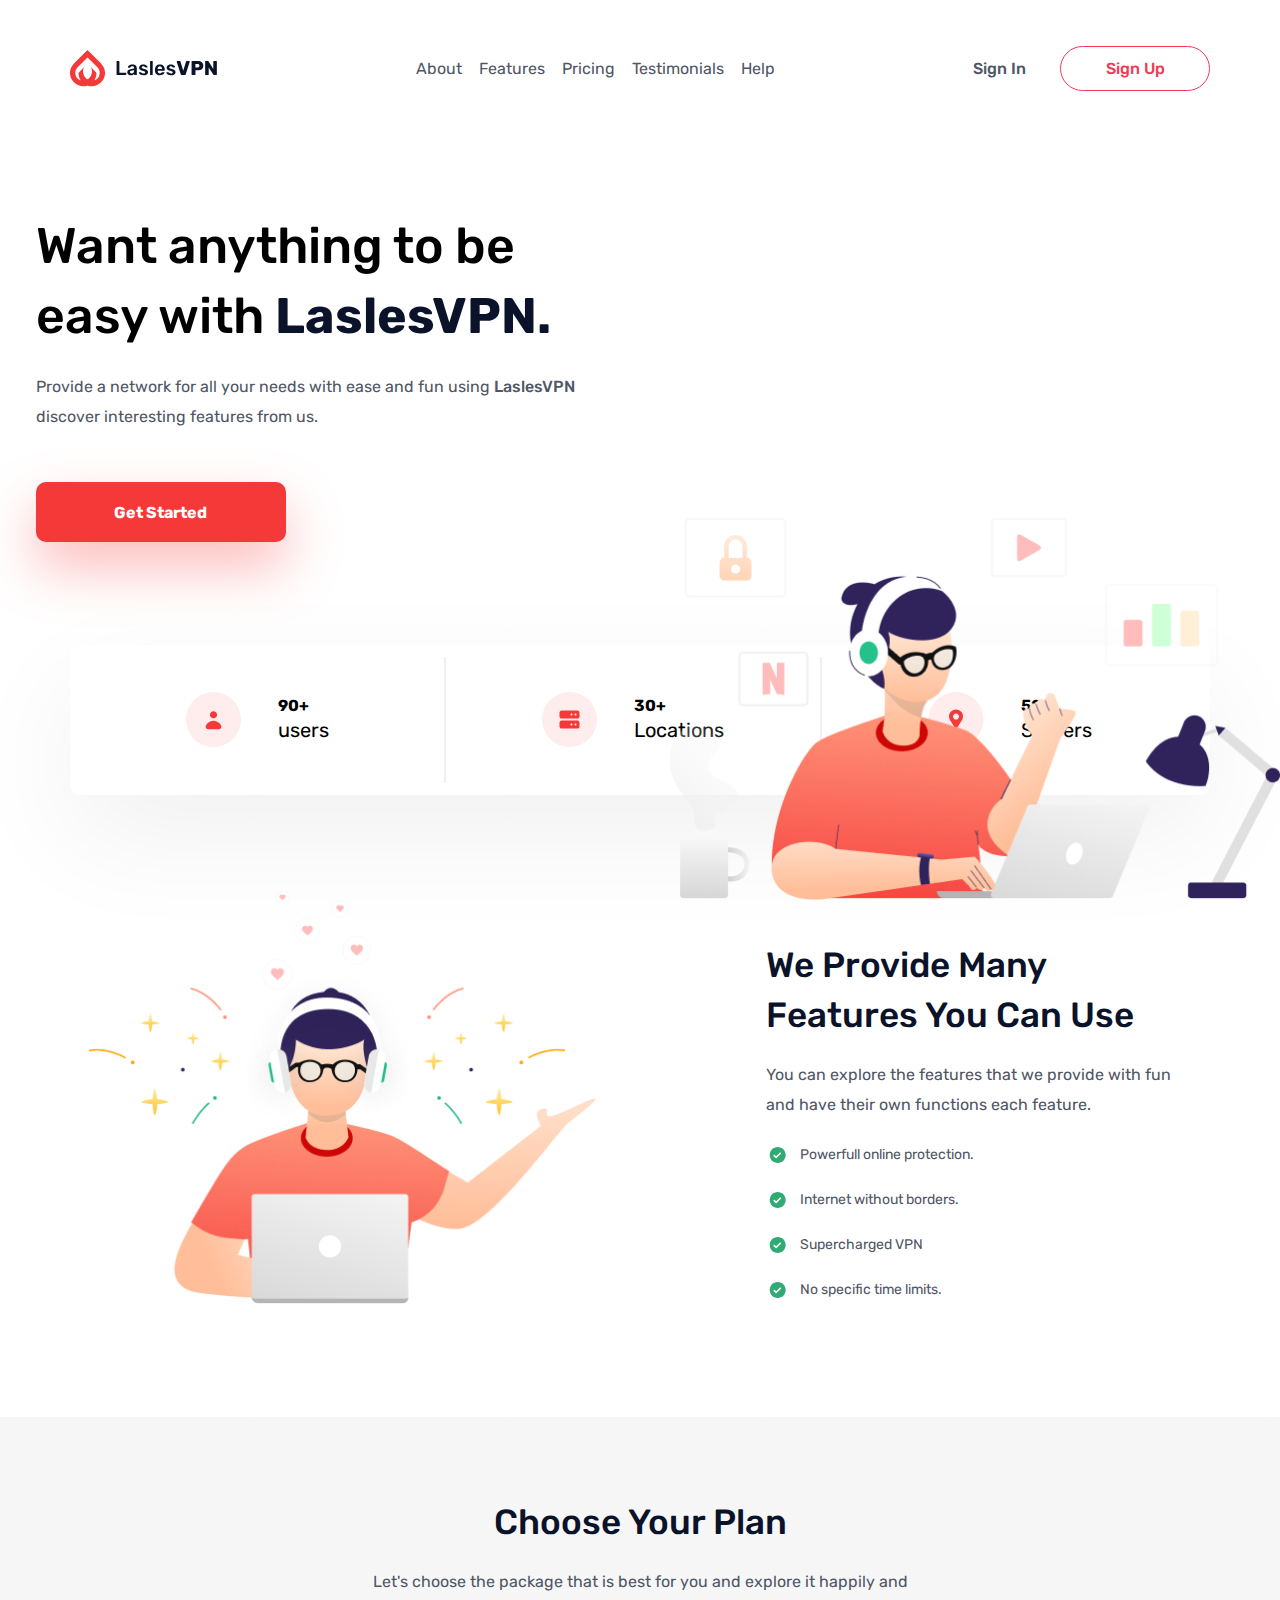
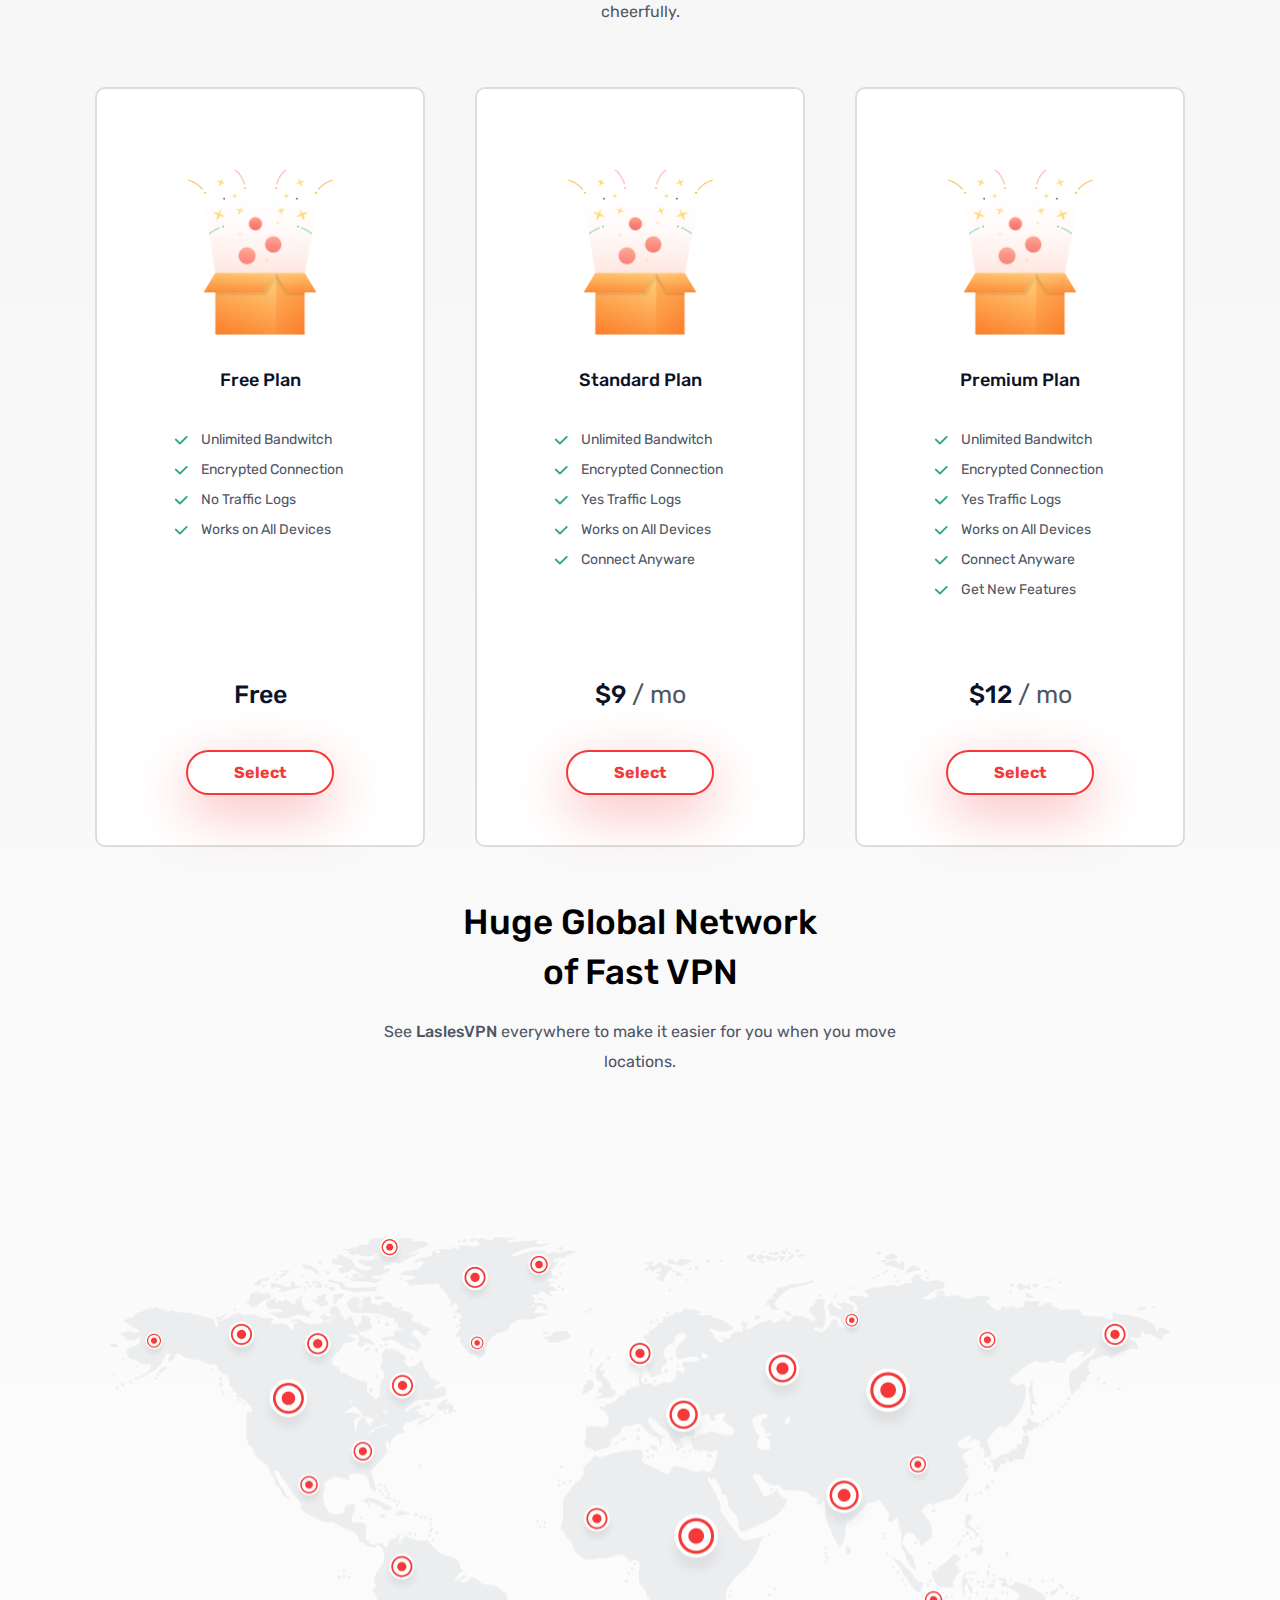
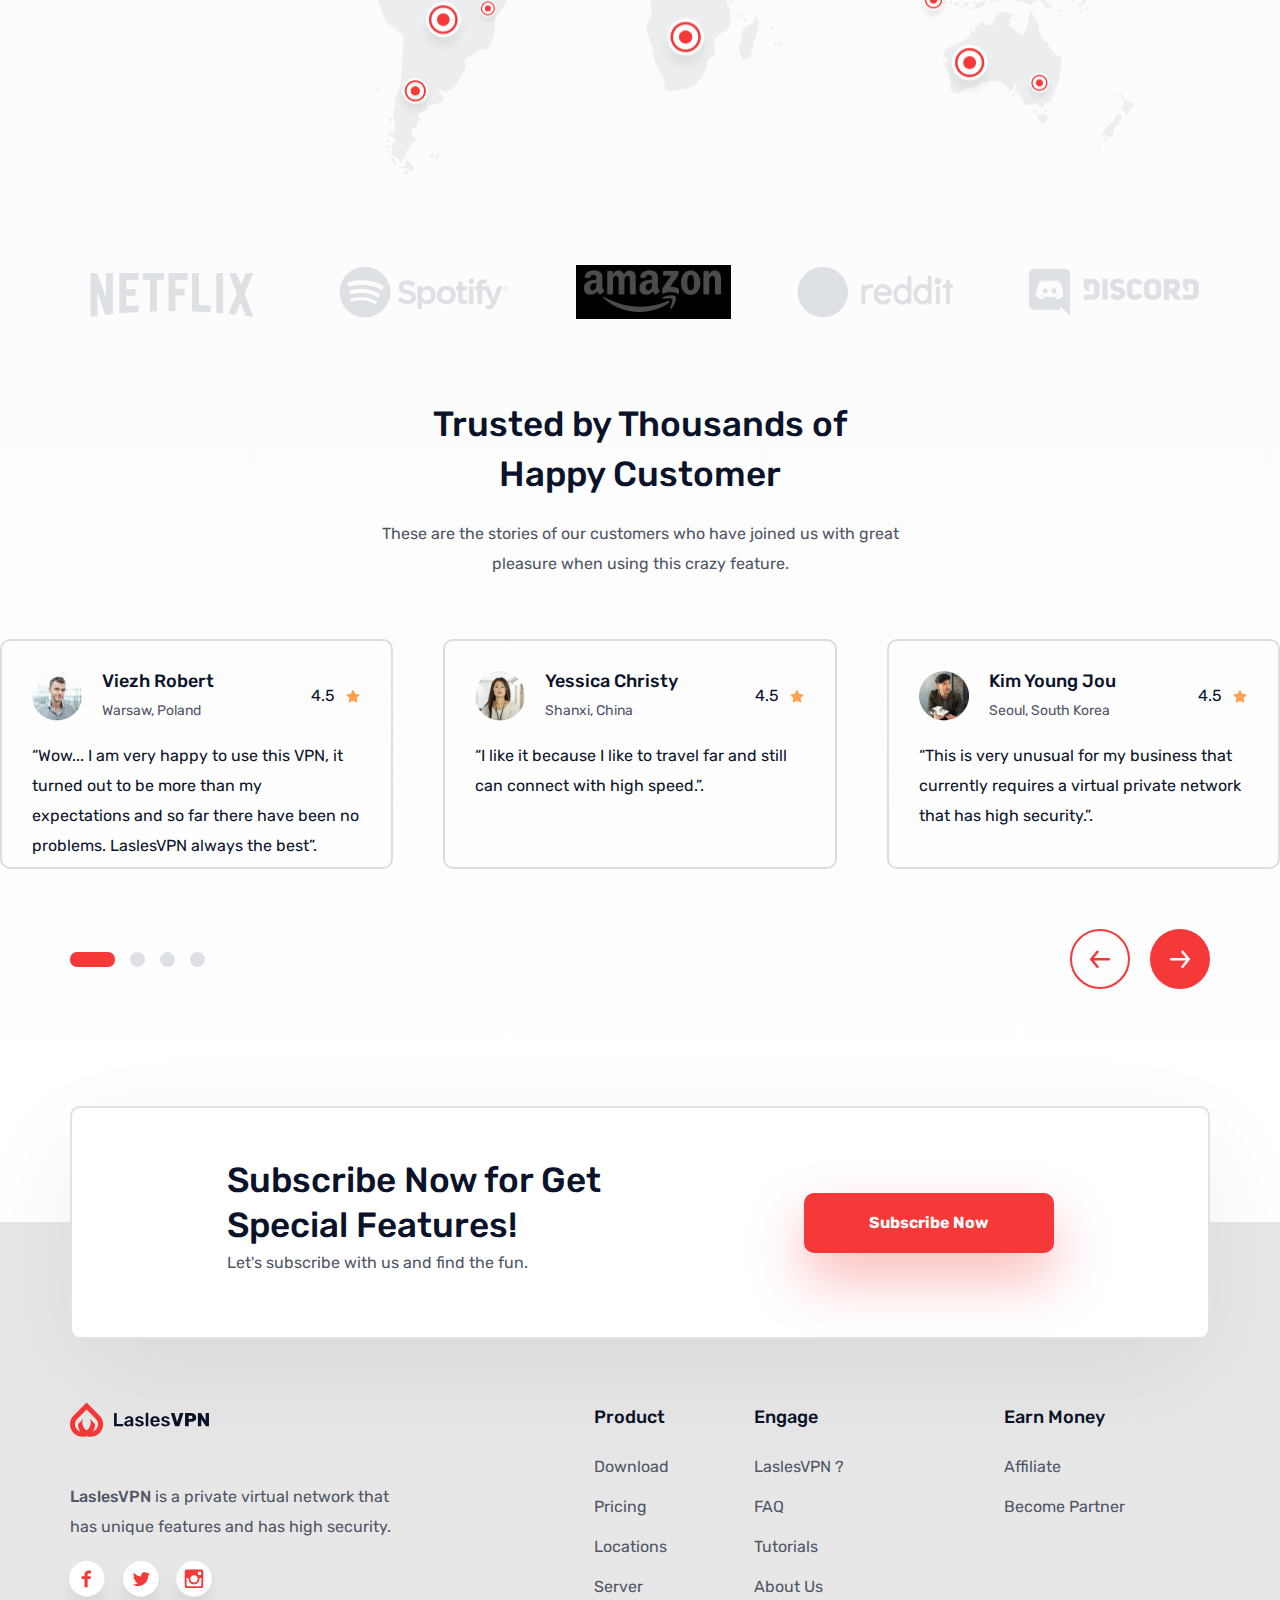
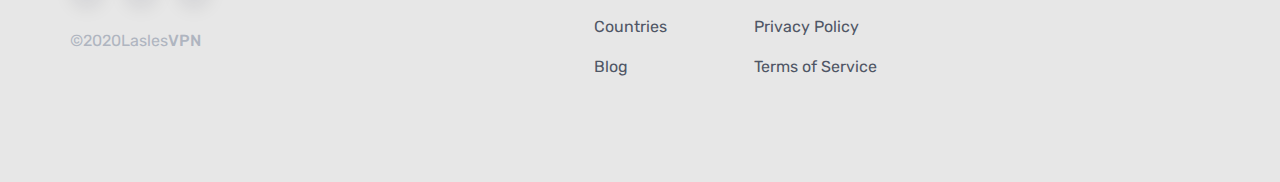
==== commit 6db2af73: "🐞 fix:" ====
--- a/index.html
+++ b/index.html
@@ -9,13 +9,15 @@
     <link rel="preconnect" href="https://fonts.gstatic.com">
     <link href="https://fonts.googleapis.com/css2?family=Rubik:wght@400;500;700&display=swap" rel="stylesheet">
     <link href="css/click.css" rel="stylesheet">
-    <link href="css/jquery.fancybox.css.css" rel="stylesheet">
+    <link href="css/jquery.fancybox.css" rel="stylesheet">
+    <link rel="stylesheet" href="https://unpkg.com/swiper/swiper-bundle.min.css" />
+    <link href="css/swiper.min.css" rel="stylesheet">
     <link href="css/style.css" rel="stylesheet">
 </head>
 
 <body>
     <!-- ===HEADER==== -->
-    <header class="header-bg">
+    <header class="header">
         <div class="header__conteiner">
             <div class="header__row">
                 <svg class="header__logo" width="149" height="37" viewBox="0 0 149 37" fill="none" xmlns="http://www.w3.org/2000/svg">
@@ -358,6 +360,8 @@
         </div>
     </footer>
     <!-- =====FOOTER(end)===== -->
+
+
 </body>
 
 </html>--- a/css/style.css
+++ b/css/style.css
@@ -1,7 +1,10 @@
+/* @import url("https://fonts.googleapis.com/css2?family=Rubik:wght@400;500;700&display=swap"); */
+
 body {
     margin: 0;
     padding: 0;
-    font-family: 'Rubik', sans-serif;
+    font-family: "Rubik", sans-serif;
+    font-size: 16px;
 }
 
 
@@ -13,6 +16,15 @@
 
 a {
     text-decoration: none;
+    color: #4f5665;
+}
+
+a:hover {
+    cursor: pointer;
+    /* Цвет ссылки при наведении на нее курсора мыши */
+    color: #F53855;
+    /* Добавляем подчеркивание */
+    text-decoration: underline;
 }
 
 ul {
@@ -33,40 +45,38 @@
 
 /* ===HEADER=== */
 
-.header-bg {
-    width: 100%;
-    height: 100%;
-    background: #fff;
-    color: #fff;
-    padding: 10px;
+.header {
+    width: 100%;
+    background-color: #fff;
 }
 
 .header__conteiner {
-    max-width: 1207px;
+    max-width: 1209px;
     width: 100%;
     margin: 0 auto;
     position: relative;
+}
+
+.header__row {
+    display: flex;
+    align-items: center;
+    max-width: 1140px;
+    width: 100%;
+    margin: 0 auto;
+    height: 91px;
+    padding-top: 46px;
 }
 
 .header__logo {
     margin-right: 157px;
 }
 
-.header__row {
-    display: flex;
-    align-items: center;
-    max-width: 1140px;
-    width: 100%;
-    height: 91px;
-    padding-top: 46px;
-}
-
 .header__menu {
     display: flex;
 }
 
 .header__menu-item:not(:first-child) {
-    margin-left: 40px;
+    margin-left: 17px;
 }
 
 .header__menu-link {
@@ -165,10 +175,12 @@
 
 .header__decor-img {
     position: absolute;
+    right: 0;
+    bottom: 0;
+    /* left: 1000px;
+    top: 180px; */
     width: 611px;
     height: 382px;
-    left: 745.76px;
-    top: 210px;
 }
 
 
@@ -616,11 +628,10 @@
     display: flex;
     align-items: center;
     justify-content: space-between;
-    margin: 106px auto 95px;
-    max-width: 1142px;
-    width: 100%;
-    height: 157px;
-    padding: 15px 30px initial;
+    margin: 60px auto 0;
+    max-width: 1140px;
+    width: 100%;
+    height: 60px;
 }
 
 .coments__slider-state {
@@ -636,13 +647,13 @@
     height: 15px;
     background-color: #DDE0E4;
     border-radius: 50%;
-    transition: 3s;
+    transition: .3s;
 }
 
 .ind__active {
     background-color: #F53838;
     width: 45px;
-    border-radius: 7.5px;
+    border-radius: 7px;
 }
 
 .coments__slider-indicator:hover {
@@ -684,15 +695,15 @@
 .coments__subscrip {
     display: flex;
     align-items: center;
-    justify-content: space-around;
-    position: absolute;
-    left: 70px;
+    justify-content: center;
+    position: relative;
+    left: 0;
     right: 0;
-    bottom: -317px;
+    bottom: -117px;
     max-width: 1140px;
     width: 100%;
     height: 233px;
-    margin: 65px 0;
+    margin: 0 auto;
     border-radius: 10px;
     border: solid 2px #DDDD;
     box-shadow: 0 39px 114px rgba(13, 16, 37, .06);
@@ -722,11 +733,11 @@
 }
 
 .coments__subscrp-btn {
-    margin-left: 340px;
-    width: 260px;
+    margin-left: 167px;
+    width: 250px;
     height: 60px;
     font-size: 1rem;
-    border-radius: 5px;
+    border-radius: 10px;
     background-color: #F53838;
     text-align: center;
     color: #fff;
@@ -749,20 +760,20 @@
 
 .footer {
     width: 100%;
-    background: #F8F8F8;
-    padding: 100px 0;
+    background-color: #e7e7e7;
+    padding-bottom: 100px;
 }
 
 .footer__conteiner {
     display: flex;
-    max-width: 1227px;
+    max-width: 1140px;
     width: 100%;
     margin: 0 auto;
     padding-top: 180px;
 }
 
 .footer__info {
-    width: 443px;
+    width: 100%;
 }
 
 .footer__logo {
@@ -835,7 +846,7 @@
 .footer__help-conteiner {
     display: flex;
     margin-left: auto;
-    width: 656px;
+    width: 100%;
 }
 
 .footer__products {
@@ -875,6 +886,7 @@
     line-height: 30px;
     margin-bottom: 10px;
     color: #4F5665;
+    padding: 0;
 }
 
 .footer__help-item:last-child {
@@ -882,4 +894,6 @@
 }
 
 
-/* ====FOOTER(end)=== */+/* ====FOOTER(end)=== */
+
+@media (max-width: 1140px) {}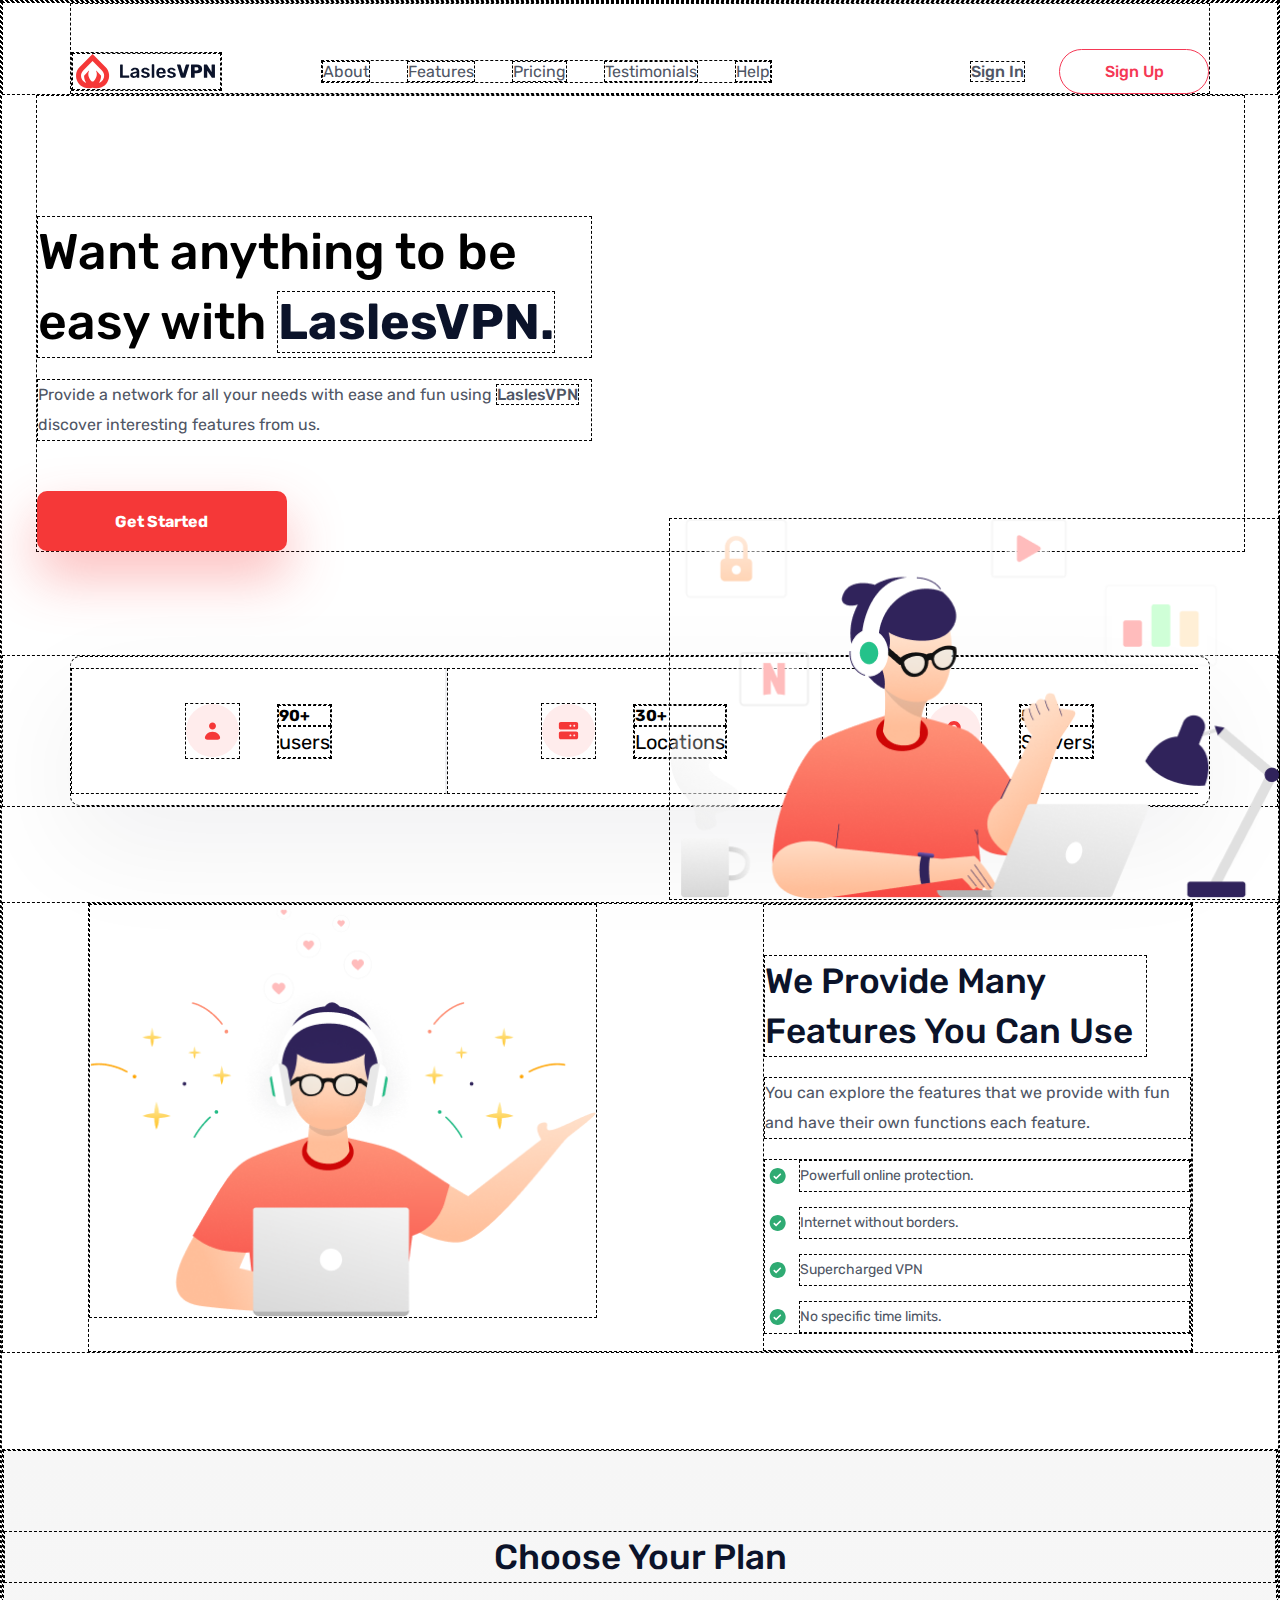
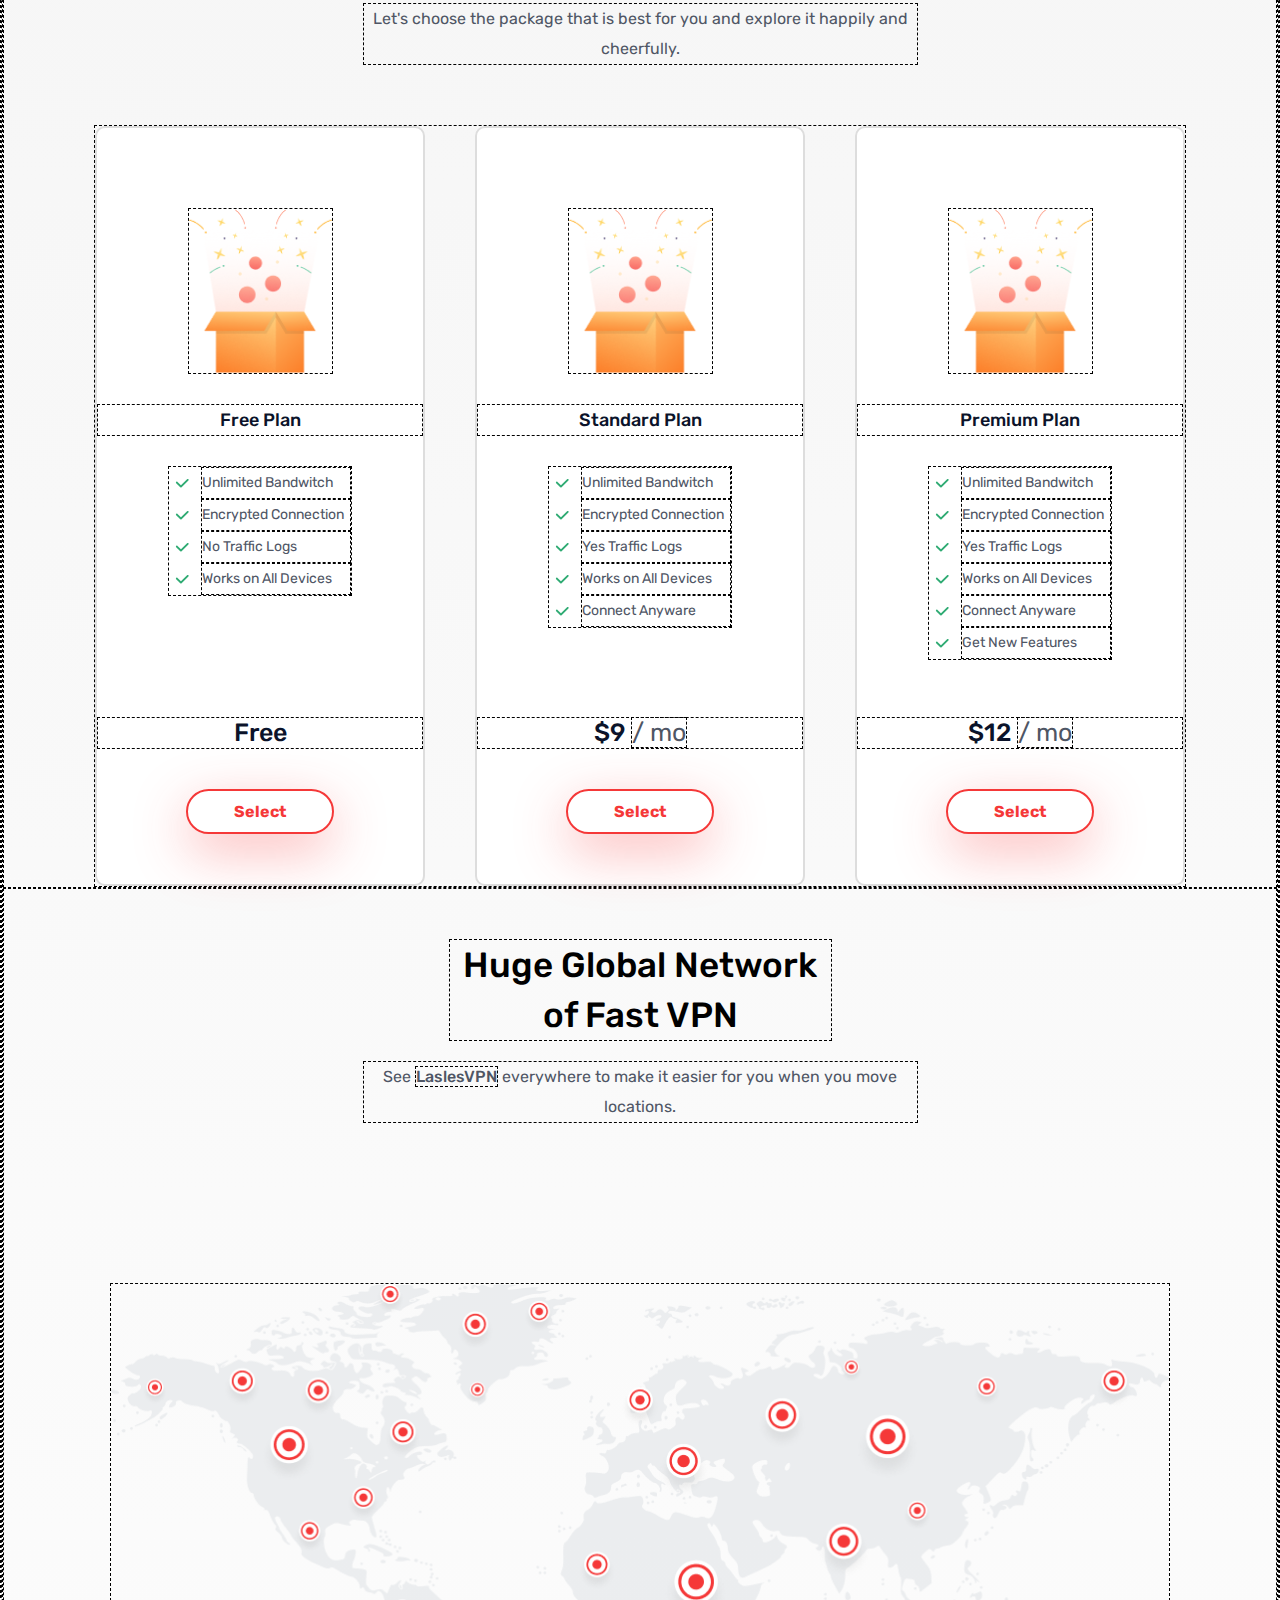
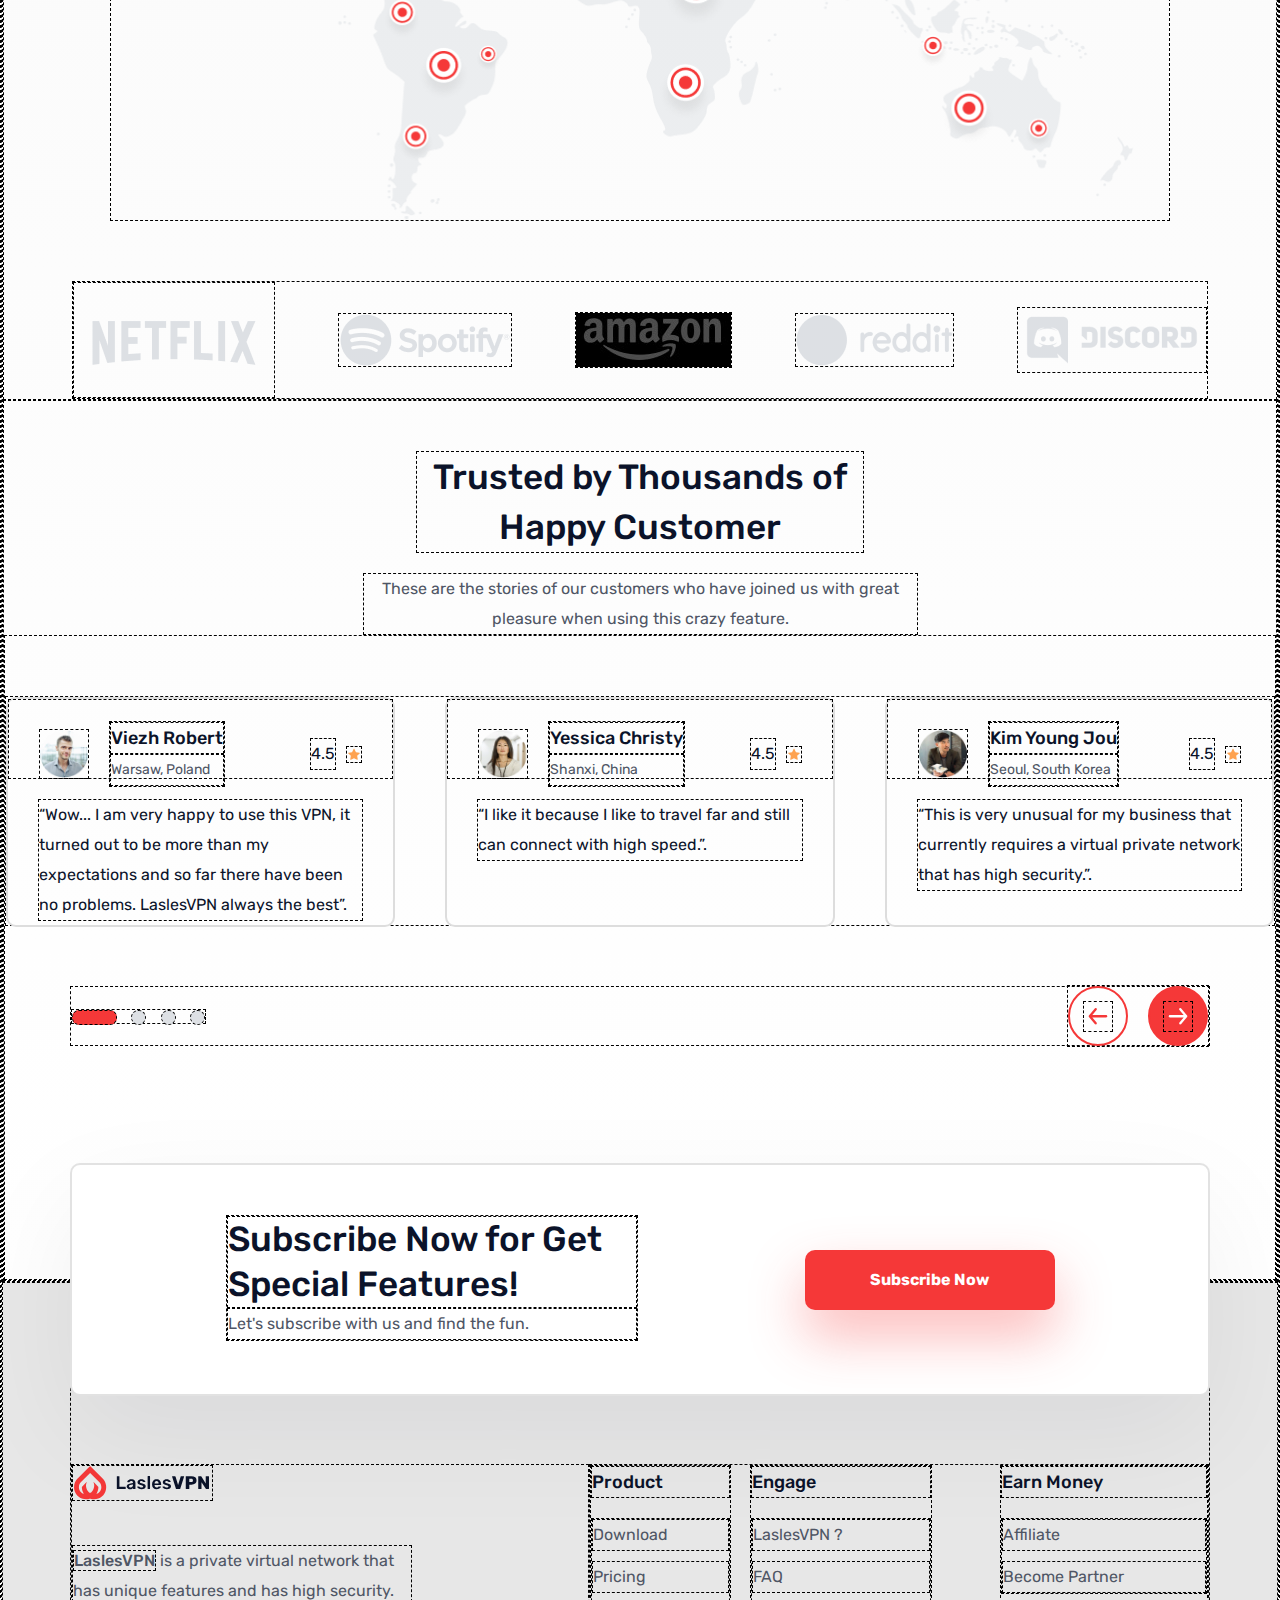
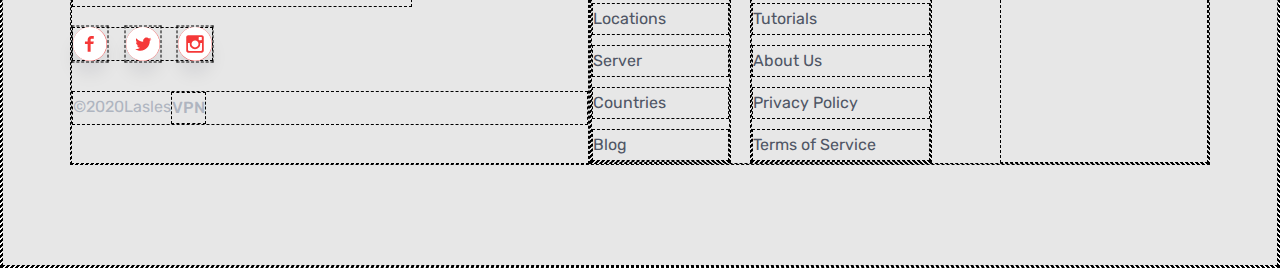
==== commit 86eb2f1d: "master__33" ====
--- a/index.html
+++ b/index.html
@@ -18,29 +18,23 @@
 <body>
     <!-- ===HEADER==== -->
     <header class="header">
-        <div class="header__conteiner">
-            <div class="header__row">
+        <div class="header__conteiner header__row">
+            <a href="https://www.google.ru/" target="_target">
                 <svg class="header__logo" width="149" height="37" viewBox="0 0 149 37" fill="none" xmlns="http://www.w3.org/2000/svg">
                     <path d="M47.04 25.1162C46.9067 25.1162 46.7933 25.0695 46.7 24.9762C46.6067 24.8829 46.56 24.7695 46.56 24.6362V11.5962C46.56 11.4495 46.6067 11.3362 46.7 11.2562C46.7933 11.1629 46.9067 11.1162 47.04 11.1162H48.92C49.0667 11.1162 49.18 11.1629 49.26 11.2562C49.3533 11.3362 49.4 11.4495 49.4 11.5962V22.7162H55.74C55.8867 22.7162 56.0067 22.7629 56.1 22.8562C56.1933 22.9495 56.24 23.0629 56.24 23.1962V24.6362C56.24 24.7695 56.1933 24.8829 56.1 24.9762C56.0067 25.0695 55.8867 25.1162 55.74 25.1162H47.04ZM60.9611 25.3162C60.2811 25.3162 59.6544 25.1829 59.0811 24.9162C58.5211 24.6362 58.0744 24.2629 57.7411 23.7962C57.4211 23.3295 57.2611 22.8162 57.2611 22.2562C57.2611 21.3495 57.6278 20.6162 58.3611 20.0562C59.0944 19.4962 60.1011 19.1162 61.3811 18.9162L64.1211 18.5162V18.0962C64.1211 17.5229 63.9744 17.0895 63.6811 16.7962C63.3878 16.5029 62.9211 16.3562 62.2811 16.3562C61.8411 16.3562 61.4878 16.4362 61.2211 16.5962C60.9544 16.7562 60.7344 16.9229 60.5611 17.0962C60.4011 17.2562 60.2944 17.3629 60.2411 17.4162C60.1878 17.5762 60.0878 17.6562 59.9411 17.6562H58.3811C58.2611 17.6562 58.1544 17.6162 58.0611 17.5362C57.9811 17.4562 57.9411 17.3495 57.9411 17.2162C57.9544 16.8829 58.1144 16.5095 58.4211 16.0962C58.7411 15.6695 59.2278 15.3029 59.8811 14.9962C60.5344 14.6762 61.3411 14.5162 62.3011 14.5162C63.8744 14.5162 65.0211 14.8695 65.7411 15.5762C66.4611 16.2829 66.8211 17.2095 66.8211 18.3562V24.6362C66.8211 24.7695 66.7744 24.8829 66.6811 24.9762C66.6011 25.0695 66.4878 25.1162 66.3411 25.1162H64.6811C64.5478 25.1162 64.4344 25.0695 64.3411 24.9762C64.2478 24.8829 64.2011 24.7695 64.2011 24.6362V23.8562C63.9078 24.2829 63.4944 24.6362 62.9611 24.9162C62.4278 25.1829 61.7611 25.3162 60.9611 25.3162ZM61.6411 23.3962C62.3744 23.3962 62.9744 23.1562 63.4411 22.6762C63.9078 22.1962 64.1411 21.5029 64.1411 20.5962V20.1962L62.1411 20.5162C60.6078 20.7562 59.8411 21.2695 59.8411 22.0562C59.8411 22.4829 60.0144 22.8162 60.3611 23.0562C60.7211 23.2829 61.1478 23.3962 61.6411 23.3962ZM73.3464 25.3162C72.3331 25.3162 71.4864 25.1629 70.8064 24.8562C70.1264 24.5495 69.6197 24.1962 69.2864 23.7962C68.9664 23.3829 68.8064 23.0295 68.8064 22.7362C68.8064 22.6029 68.8464 22.4962 68.9264 22.4162C69.0197 22.3362 69.1264 22.2962 69.2464 22.2962H70.8864C70.9931 22.2962 71.0864 22.3495 71.1664 22.4562C71.2331 22.5095 71.3797 22.6362 71.6064 22.8362C71.8464 23.0362 72.1131 23.1962 72.4064 23.3162C72.7131 23.4229 73.0464 23.4762 73.4064 23.4762C73.9397 23.4762 74.3731 23.3762 74.7064 23.1762C75.0397 22.9629 75.2064 22.6629 75.2064 22.2762C75.2064 22.0095 75.1264 21.7962 74.9664 21.6362C74.8197 21.4629 74.5464 21.3095 74.1464 21.1762C73.7597 21.0295 73.1731 20.8695 72.3864 20.6962C71.2531 20.4562 70.4131 20.0895 69.8664 19.5962C69.3331 19.1029 69.0664 18.4495 69.0664 17.6362C69.0664 17.1029 69.2264 16.6029 69.5464 16.1362C69.8664 15.6562 70.3397 15.2695 70.9664 14.9762C71.6064 14.6695 72.3664 14.5162 73.2464 14.5162C74.1531 14.5162 74.9331 14.6629 75.5864 14.9562C76.2397 15.2362 76.7331 15.5762 77.0664 15.9762C77.4131 16.3762 77.5864 16.7295 77.5864 17.0362C77.5864 17.1562 77.5397 17.2629 77.4464 17.3562C77.3664 17.4362 77.2664 17.4762 77.1464 17.4762H75.6464C75.4997 17.4762 75.3864 17.4229 75.3064 17.3162C75.2131 17.2495 75.0597 17.1295 74.8464 16.9562C74.6464 16.7695 74.4197 16.6229 74.1664 16.5162C73.9131 16.4095 73.6064 16.3562 73.2464 16.3562C72.7531 16.3562 72.3731 16.4629 72.1064 16.6762C71.8397 16.8895 71.7064 17.1695 71.7064 17.5162C71.7064 17.7562 71.7664 17.9562 71.8864 18.1162C72.0197 18.2762 72.2797 18.4295 72.6664 18.5762C73.0531 18.7095 73.6331 18.8495 74.4064 18.9962C76.8064 19.4629 78.0064 20.5095 78.0064 22.1362C78.0064 23.0829 77.5931 23.8495 76.7664 24.4362C75.9531 25.0229 74.8131 25.3162 73.3464 25.3162ZM80.5505 25.1162C80.4171 25.1162 80.3038 25.0695 80.2105 24.9762C80.1171 24.8829 80.0705 24.7695 80.0705 24.6362V11.3962C80.0705 11.2495 80.1171 11.1362 80.2105 11.0562C80.3038 10.9629 80.4171 10.9162 80.5505 10.9162H82.2305C82.3771 10.9162 82.4905 10.9629 82.5705 11.0562C82.6638 11.1362 82.7105 11.2495 82.7105 11.3962V24.6362C82.7105 24.7695 82.6638 24.8829 82.5705 24.9762C82.4905 25.0695 82.3771 25.1162 82.2305 25.1162H80.5505ZM89.863 25.3162C88.3696 25.3162 87.183 24.8895 86.303 24.0362C85.4363 23.1829 84.9763 21.9695 84.923 20.3962L84.903 19.8962C84.903 18.2295 85.3363 16.9162 86.203 15.9562C87.083 14.9962 88.2963 14.5162 89.843 14.5162C91.4296 14.5162 92.6496 14.9962 93.503 15.9562C94.3696 16.9162 94.803 18.1962 94.803 19.7962V20.2162C94.803 20.3495 94.7563 20.4629 94.663 20.5562C94.5696 20.6495 94.4496 20.6962 94.303 20.6962H87.663V20.8562C87.6896 21.6029 87.8896 22.2229 88.263 22.7162C88.6496 23.1962 89.1763 23.4362 89.843 23.4362C90.603 23.4362 91.223 23.1295 91.703 22.5162C91.823 22.3695 91.9163 22.2829 91.983 22.2562C92.0496 22.2162 92.163 22.1962 92.323 22.1962H94.083C94.203 22.1962 94.303 22.2295 94.383 22.2962C94.4763 22.3629 94.523 22.4562 94.523 22.5762C94.523 22.8962 94.3296 23.2762 93.943 23.7162C93.5696 24.1429 93.0296 24.5162 92.323 24.8362C91.6163 25.1562 90.7963 25.3162 89.863 25.3162ZM92.043 18.9962V18.9562C92.043 18.1695 91.843 17.5429 91.443 17.0762C91.0563 16.5962 90.523 16.3562 89.843 16.3562C89.163 16.3562 88.6296 16.5962 88.243 17.0762C87.8563 17.5429 87.663 18.1695 87.663 18.9562V18.9962H92.043ZM100.885 25.3162C99.8721 25.3162 99.0255 25.1629 98.3455 24.8562C97.6655 24.5495 97.1588 24.1962 96.8255 23.7962C96.5055 23.3829 96.3455 23.0295 96.3455 22.7362C96.3455 22.6029 96.3855 22.4962 96.4655 22.4162C96.5588 22.3362 96.6655 22.2962 96.7855 22.2962H98.4255C98.5321 22.2962 98.6255 22.3495 98.7055 22.4562C98.7721 22.5095 98.9188 22.6362 99.1455 22.8362C99.3855 23.0362 99.6521 23.1962 99.9455 23.3162C100.252 23.4229 100.585 23.4762 100.945 23.4762C101.479 23.4762 101.912 23.3762 102.245 23.1762C102.579 22.9629 102.745 22.6629 102.745 22.2762C102.745 22.0095 102.665 21.7962 102.505 21.6362C102.359 21.4629 102.085 21.3095 101.685 21.1762C101.299 21.0295 100.712 20.8695 99.9255 20.6962C98.7921 20.4562 97.9521 20.0895 97.4055 19.5962C96.8721 19.1029 96.6055 18.4495 96.6055 17.6362C96.6055 17.1029 96.7655 16.6029 97.0855 16.1362C97.4055 15.6562 97.8788 15.2695 98.5055 14.9762C99.1455 14.6695 99.9055 14.5162 100.785 14.5162C101.692 14.5162 102.472 14.6629 103.125 14.9562C103.779 15.2362 104.272 15.5762 104.605 15.9762C104.952 16.3762 105.125 16.7295 105.125 17.0362C105.125 17.1562 105.079 17.2629 104.985 17.3562C104.905 17.4362 104.805 17.4762 104.685 17.4762H103.185C103.039 17.4762 102.925 17.4229 102.845 17.3162C102.752 17.2495 102.599 17.1295 102.385 16.9562C102.185 16.7695 101.959 16.6229 101.705 16.5162C101.452 16.4095 101.145 16.3562 100.785 16.3562C100.292 16.3562 99.9121 16.4629 99.6455 16.6762C99.3788 16.8895 99.2455 17.1695 99.2455 17.5162C99.2455 17.7562 99.3055 17.9562 99.4255 18.1162C99.5588 18.2762 99.8188 18.4295 100.205 18.5762C100.592 18.7095 101.172 18.8495 101.945 18.9962C104.345 19.4629 105.545 20.5095 105.545 22.1362C105.545 23.0829 105.132 23.8495 104.305 24.4362C103.492 25.0229 102.352 25.3162 100.885 25.3162ZM111.63 25.1162C111.403 25.1162 111.216 25.0629 111.07 24.9562C110.936 24.8362 110.843 24.6895 110.79 24.5162L106.75 11.7162L106.71 11.5362C106.71 11.4295 106.75 11.3362 106.83 11.2562C106.923 11.1629 107.03 11.1162 107.15 11.1162H109.77C109.97 11.1162 110.13 11.1762 110.25 11.2962C110.383 11.4029 110.47 11.5229 110.51 11.6562L113.23 20.6962L115.97 11.6562C116.01 11.5095 116.09 11.3829 116.21 11.2762C116.343 11.1695 116.51 11.1162 116.71 11.1162H119.33C119.45 11.1162 119.55 11.1629 119.63 11.2562C119.71 11.3362 119.75 11.4295 119.75 11.5362C119.75 11.6029 119.743 11.6629 119.73 11.7162L115.67 24.5162C115.63 24.6895 115.536 24.8362 115.39 24.9562C115.256 25.0629 115.076 25.1162 114.85 25.1162H111.63ZM122.075 25.1162C121.942 25.1162 121.822 25.0695 121.715 24.9762C121.622 24.8695 121.575 24.7495 121.575 24.6162V11.6362C121.575 11.4895 121.622 11.3695 121.715 11.2762C121.808 11.1695 121.928 11.1162 122.075 11.1162H127.735C129.468 11.1162 130.828 11.5095 131.815 12.2962C132.802 13.0829 133.295 14.2362 133.295 15.7562C133.295 17.2762 132.802 18.4162 131.815 19.1762C130.828 19.9229 129.468 20.2962 127.735 20.2962H125.455V24.6162C125.455 24.7495 125.408 24.8695 125.315 24.9762C125.222 25.0695 125.102 25.1162 124.955 25.1162H122.075ZM127.635 17.4362C128.182 17.4362 128.608 17.2962 128.915 17.0162C129.235 16.7229 129.395 16.2962 129.395 15.7362C129.395 15.2162 129.248 14.7962 128.955 14.4762C128.675 14.1562 128.235 13.9962 127.635 13.9962H125.395V17.4362H127.635ZM135.649 25.1162C135.516 25.1162 135.396 25.0695 135.289 24.9762C135.196 24.8695 135.149 24.7495 135.149 24.6162V11.6362C135.149 11.4895 135.196 11.3695 135.289 11.2762C135.382 11.1695 135.502 11.1162 135.649 11.1162H137.909C138.216 11.1162 138.442 11.2429 138.589 11.4962L143.309 18.9562V11.6362C143.309 11.4895 143.356 11.3695 143.449 11.2762C143.542 11.1695 143.662 11.1162 143.809 11.1162H146.349C146.496 11.1162 146.616 11.1695 146.709 11.2762C146.802 11.3695 146.849 11.4895 146.849 11.6362V24.5962C146.849 24.7429 146.802 24.8695 146.709 24.9762C146.616 25.0695 146.496 25.1162 146.349 25.1162H144.089C143.782 25.1162 143.556 24.9895 143.409 24.7362L138.709 17.5762V24.6162C138.709 24.7629 138.656 24.8829 138.549 24.9762C138.456 25.0695 138.336 25.1162 138.189 25.1162H135.649Z" fill="#0B132A"/>
                     <path d="M31.1473 13.6477L31.1255 13.626C31.1238 13.6247 31.1224 13.6231 31.1215 13.6212L17.5006 0L3.87983 13.6209C3.87826 13.6225 3.8758 13.6256 3.8758 13.6256L3.85333 13.6474C1.77053 15.7419 0.447586 18.4725 0.0948177 21.4052C-0.25795 24.3379 0.379698 27.3044 1.90639 29.8331C3.43309 32.3619 5.76122 34.3077 8.52069 35.3612C11.2802 36.4147 14.3126 36.5157 17.136 35.6477C17.3735 35.5751 17.6275 35.5751 17.8651 35.6477C20.6882 36.5153 23.7205 36.4144 26.4798 35.3607C29.2391 34.307 31.567 32.3613 33.0936 29.8328C34.6202 27.3042 35.2579 24.3379 34.9053 21.4054C34.5526 18.4728 33.2299 15.7422 31.1473 13.6477ZM8.7232 22.6298C8.65689 22.6961 8.6043 22.7749 8.56844 22.8615C8.53257 22.948 8.5141 23.0408 8.51412 23.1346C8.53835 25.5386 9.21776 27.8904 10.4792 29.9371C10.5079 29.9835 10.5211 30.0379 10.517 30.0922C10.513 30.1465 10.4918 30.1982 10.4566 30.2399C10.4213 30.2816 10.3738 30.311 10.3209 30.324C10.2679 30.337 10.2122 30.333 10.1616 30.3124C9.21332 29.9135 8.35182 29.3336 7.62531 28.6053C6.13646 27.1162 5.29946 25.097 5.2981 22.9912C5.29675 20.8855 6.13117 18.8652 7.61812 17.3743L17.5006 7.49273L27.3826 17.3743C28.8698 18.865 29.7045 20.8853 29.703 22.9912C29.7018 25.097 28.8647 27.1162 27.3757 28.6053C26.6492 29.3336 25.7877 29.9135 24.8396 30.3124C24.7889 30.333 24.7332 30.337 24.6802 30.324C24.6273 30.311 24.5798 30.2814 24.5445 30.2399C24.5093 30.1982 24.488 30.1465 24.484 30.092C24.4799 30.0377 24.4931 29.9833 24.5218 29.9369C25.7835 27.8904 26.4633 25.5386 26.4879 23.1346C26.4879 23.0408 26.4692 22.948 26.4332 22.8613C26.3971 22.7746 26.3444 22.696 26.2779 22.6296L21.6037 17.6717C21.5571 17.6329 21.4985 17.6116 21.4378 17.6116C21.3773 17.6116 21.3186 17.6329 21.2721 17.6717C21.2255 17.7104 21.1942 17.7644 21.1833 17.824C21.1724 17.8837 21.1828 17.945 21.2127 17.9978C23.0281 21.283 21.467 26.0017 18.8637 28.6053L18.85 28.6191C18.4907 28.9745 18.0056 29.1738 17.5002 29.1736C16.9948 29.1734 16.5098 28.9738 16.1508 28.6182L16.1382 28.6053C13.5339 26.0017 11.9736 21.2835 13.7893 17.9985C13.8192 17.9457 13.8296 17.8844 13.8187 17.8247C13.8079 17.7651 13.7764 17.7111 13.7299 17.6724C13.6834 17.6336 13.6247 17.6123 13.5642 17.6123C13.5036 17.6123 13.4449 17.6336 13.3984 17.6724L8.7232 22.6298Z" fill="#F53838"/>
                 </svg>
-                <nav>
-                    <ul class="header__menu">
-                        <li class="header__menu-item">
-                            <a href="#" class="header__menu-link">About</a></li>
-                        <li class="header__menu-item">
-                            <a href="#" class="header__menu-link">Features</a></li>
-                        <li class="header__menu-item">
-                            <a href="#" class="header__menu-link">Pricing</a></li>
-                        <li class="header__menu-item">
-                            <a href="#" class="header__menu-link">Testimonials</a></li>
-                        <li class="header__menu-item">
-                            <a href="#" class="header__menu-link">Help</a></li>
-                    </ul>
-                </nav>
-                <a href="#" class="header__link-login">Sign In</a>
-                <button class="btn header__btn-login">Sign Up</button>
-            </div>
+            </a>
+            <nav class="header__menu">
+                <a href="#" class="header__menu-link">About</a>
+                <a href="#" class="header__menu-link">Features</a>
+                <a href="#" class="header__menu-link">Pricing</a>
+                <a href="#" class="header__menu-link">Testimonials</a>
+                <a href="https://www.yandex.ru/" class="header__menu-link">Help</a>
+            </nav>
+            <a href="#" class="header__link-login">Sign In</a>
+            <button class="btn header__btn-login">Sign Up</button>
+        </div>
     </header>
     <section class="header__bottom">
         <h1 class="header__title">Want anything to be easy with
@@ -361,7 +355,6 @@
     </footer>
     <!-- =====FOOTER(end)===== -->
 
-
 </body>
 
 </html>--- a/css/style.css
+++ b/css/style.css
@@ -1,5 +1,3 @@
-/* @import url("https://fonts.googleapis.com/css2?family=Rubik:wght@400;500;700&display=swap"); */
-
 body {
     margin: 0;
     padding: 0;
@@ -12,11 +10,13 @@
 
 * {
     box-sizing: border-box;
+    border: 1px dashed black;
 }
 
 a {
     text-decoration: none;
     color: #4f5665;
+    display: flex;
 }
 
 a:hover {
@@ -67,16 +67,12 @@
     padding-top: 46px;
 }
 
-.header__logo {
-    margin-right: 157px;
-}
-
 .header__menu {
     display: flex;
-}
-
-.header__menu-item:not(:first-child) {
-    margin-left: 17px;
+    justify-content: space-between;
+    padding: 0;
+    width: 451px;
+    margin: 0 auto;
 }
 
 .header__menu-link {
@@ -84,6 +80,11 @@
     font-size: 16px;
     line-height: 19px;
     color: #4F5665;
+}
+
+.header__menu-link:hover {
+    transform: scale(1.3);
+    transition: .3s;
 }
 
 .header__link-login {
@@ -96,6 +97,7 @@
 
 .header__link-login:hover {
     transform: scale(1.3);
+    transition: .3s;
 }
 
 .header__btn-login {
@@ -177,8 +179,6 @@
     position: absolute;
     right: 0;
     bottom: 0;
-    /* left: 1000px;
-    top: 180px; */
     width: 611px;
     height: 382px;
 }
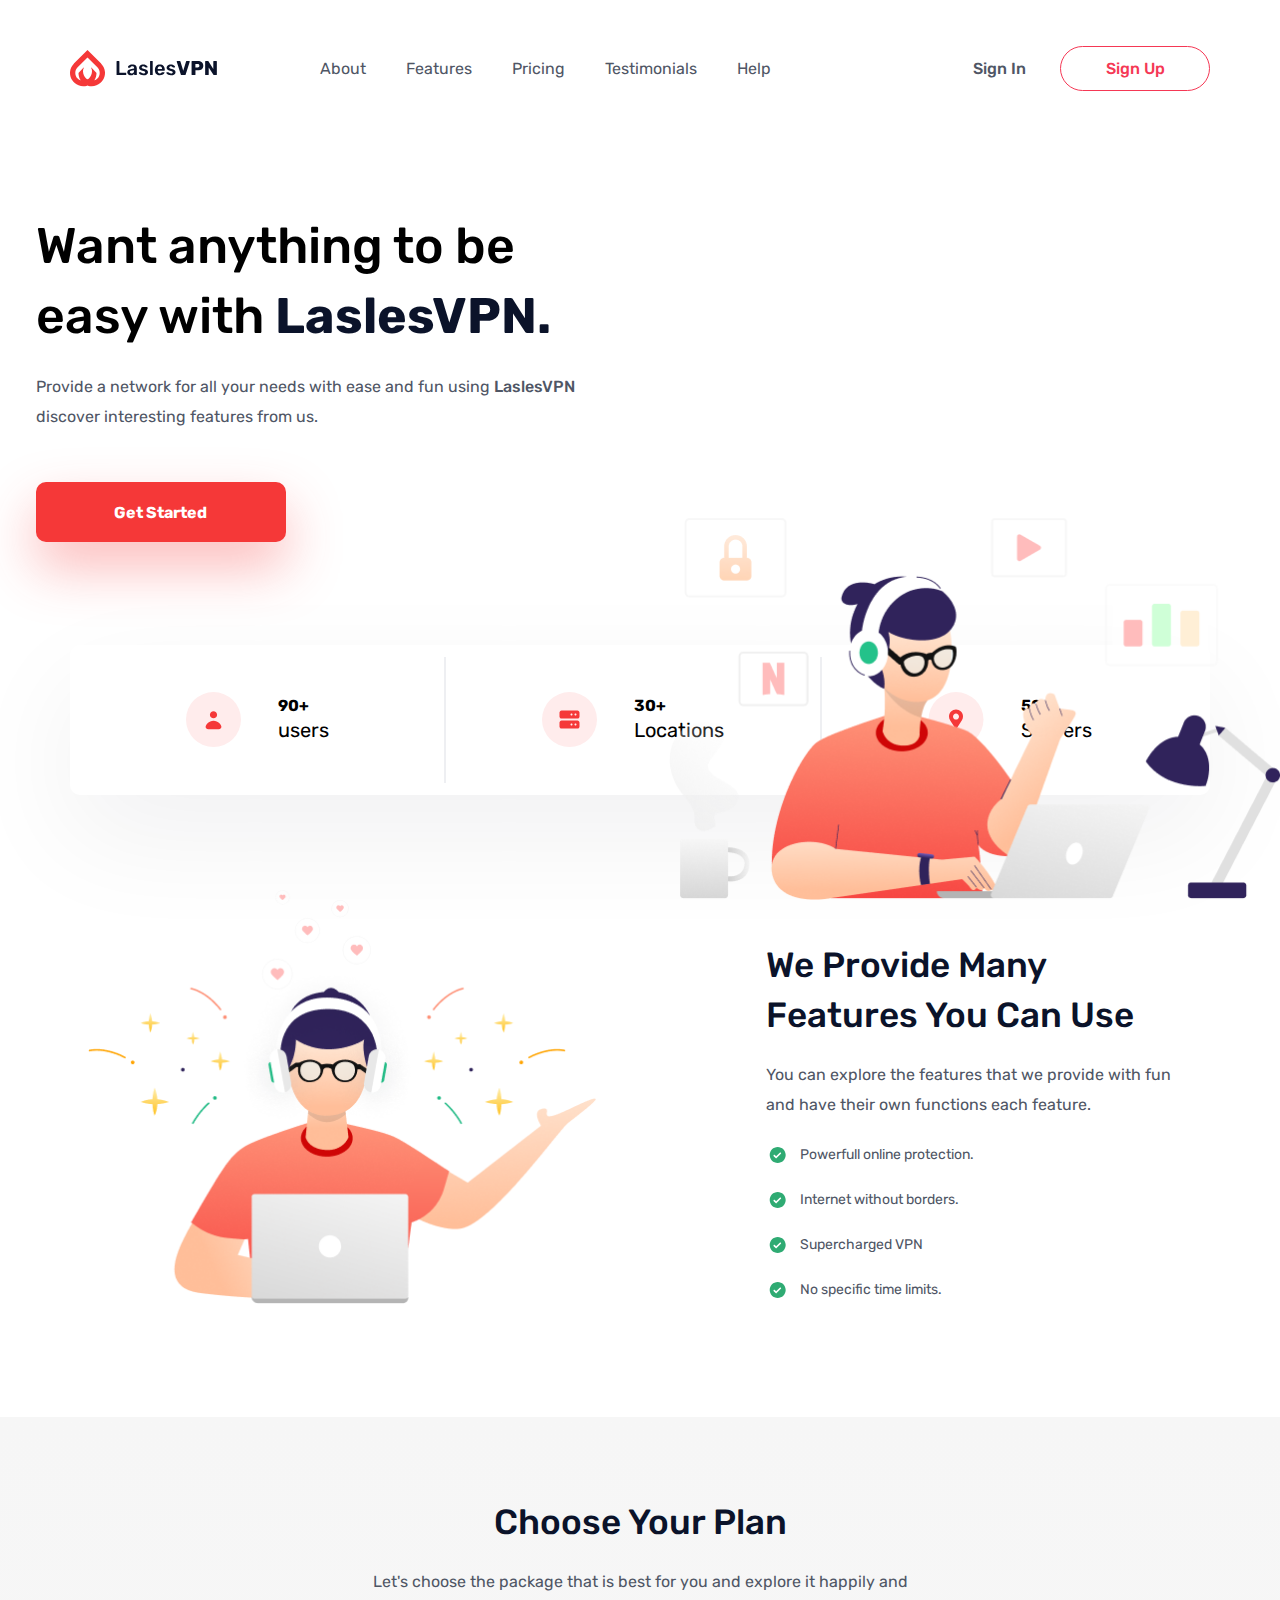
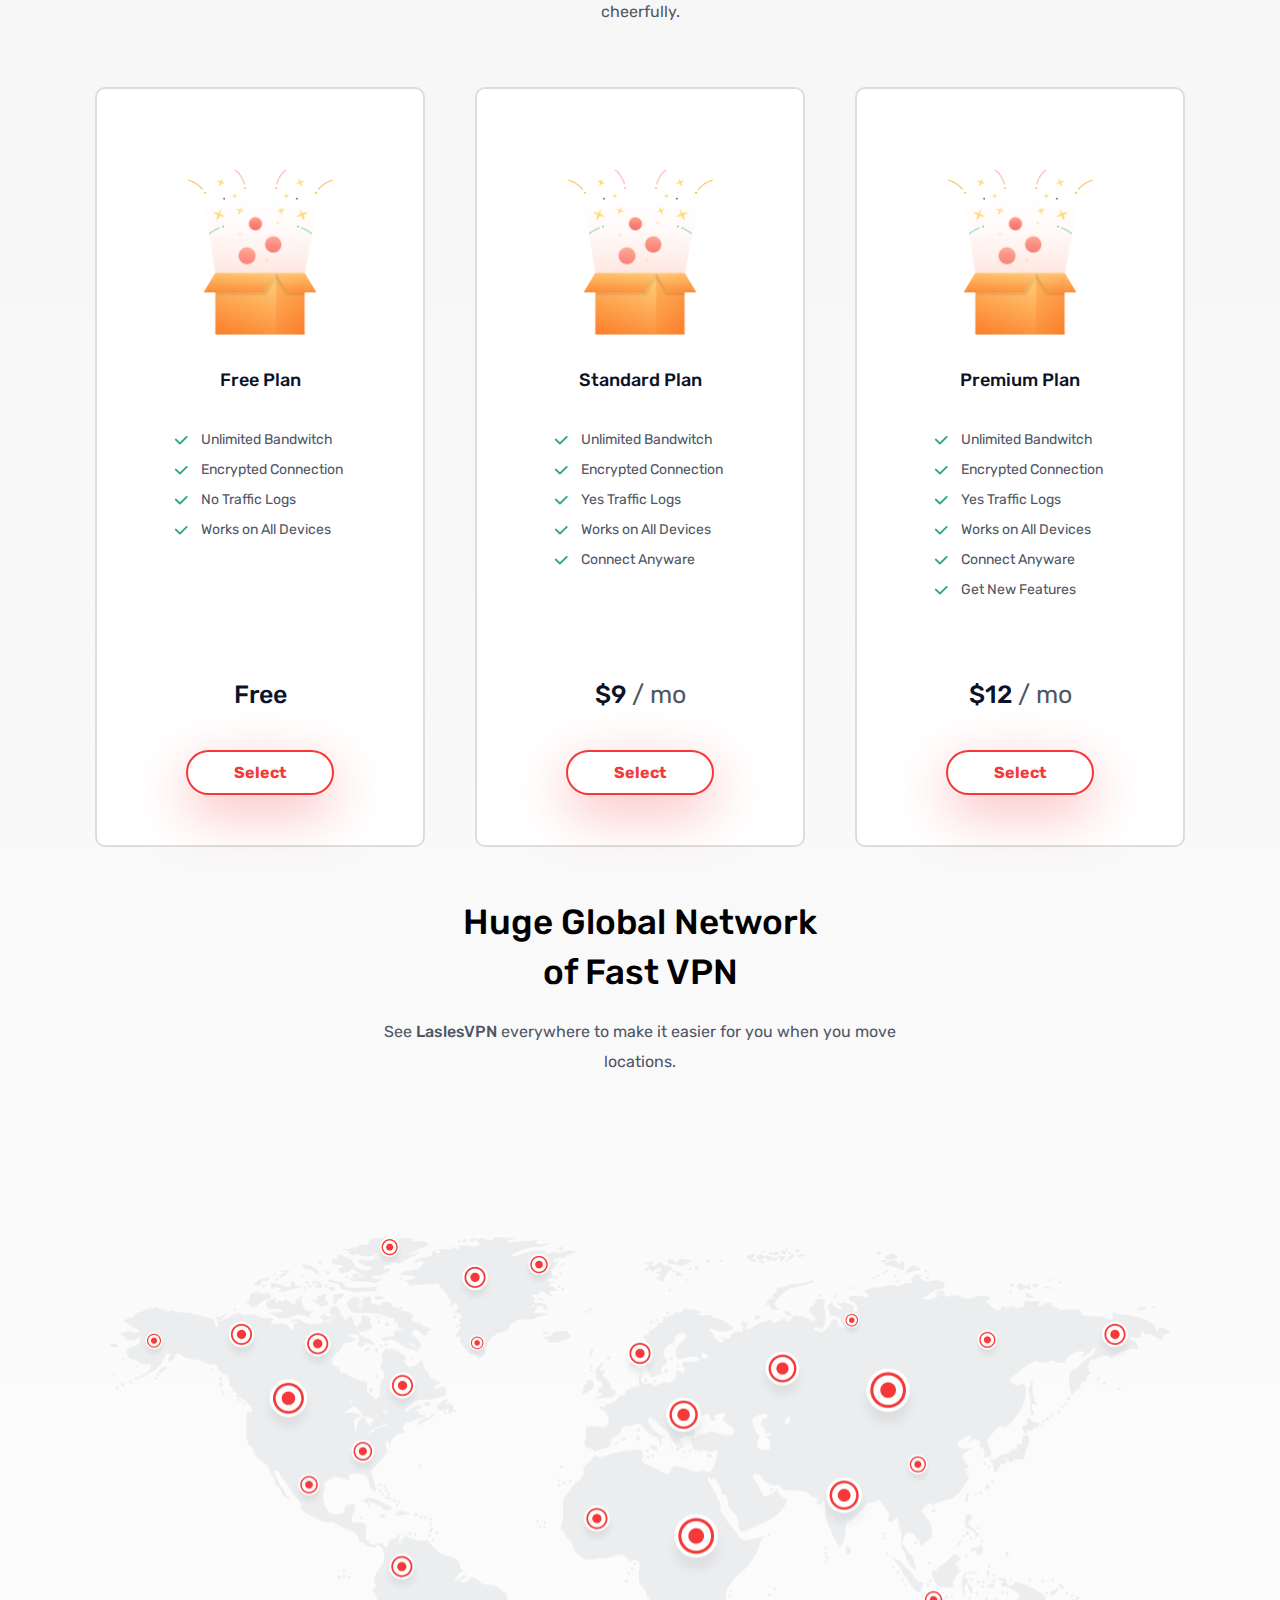
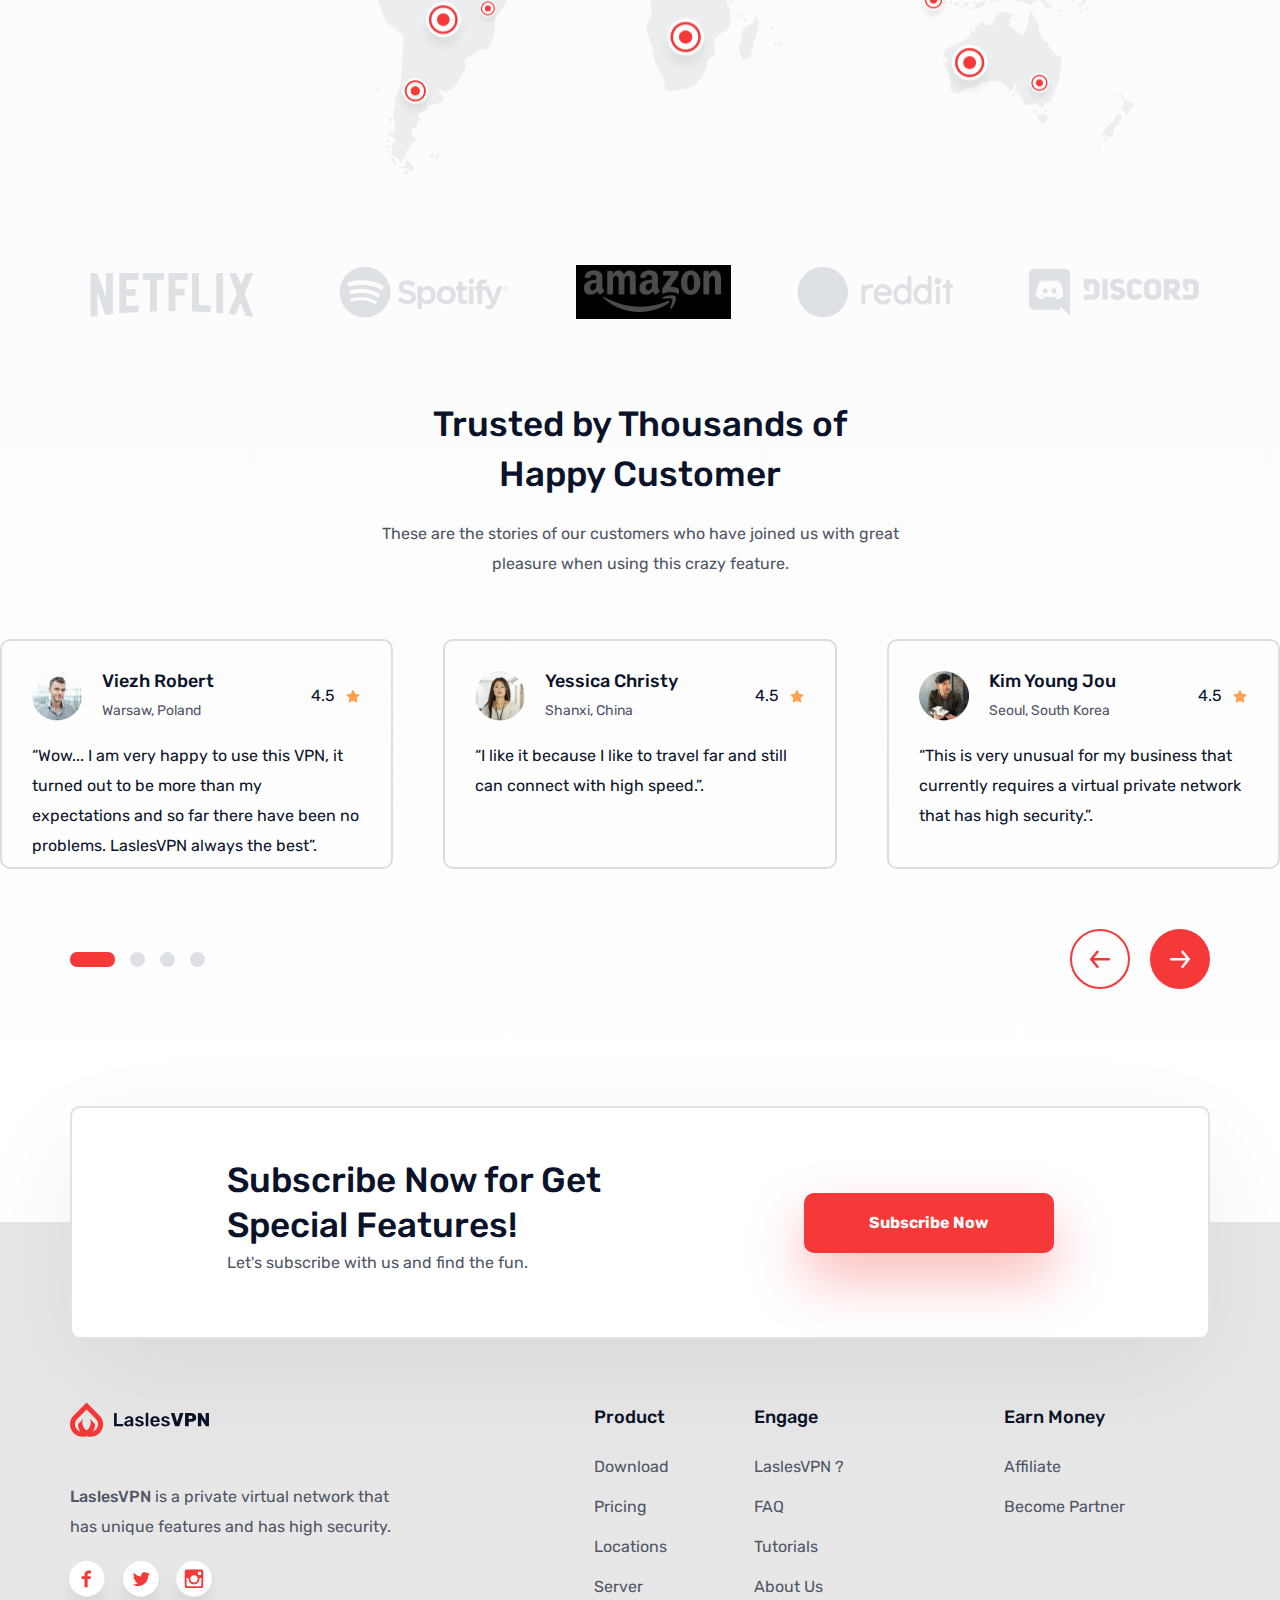
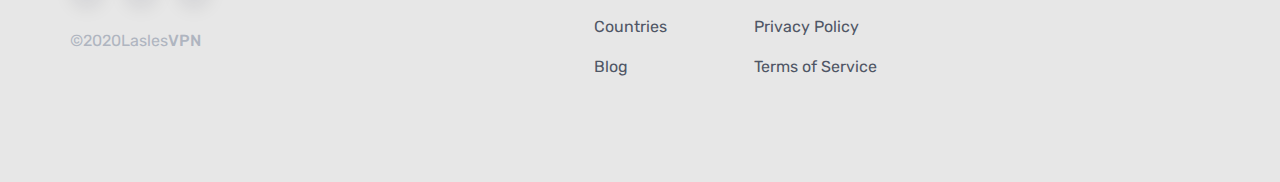
==== commit 32143ca0: "master99" ====
--- a/index.html
+++ b/index.html
@@ -16,344 +16,435 @@
 </head>
 
 <body>
-    <!-- ===HEADER==== -->
+    <!-- !===HEADER==== -->
     <header class="header">
         <div class="header__conteiner header__row">
-            <a href="https://www.google.ru/" target="_target">
+            <a href="#/LaslesVPN/index.html" target="_target">
                 <svg class="header__logo" width="149" height="37" viewBox="0 0 149 37" fill="none" xmlns="http://www.w3.org/2000/svg">
                     <path d="M47.04 25.1162C46.9067 25.1162 46.7933 25.0695 46.7 24.9762C46.6067 24.8829 46.56 24.7695 46.56 24.6362V11.5962C46.56 11.4495 46.6067 11.3362 46.7 11.2562C46.7933 11.1629 46.9067 11.1162 47.04 11.1162H48.92C49.0667 11.1162 49.18 11.1629 49.26 11.2562C49.3533 11.3362 49.4 11.4495 49.4 11.5962V22.7162H55.74C55.8867 22.7162 56.0067 22.7629 56.1 22.8562C56.1933 22.9495 56.24 23.0629 56.24 23.1962V24.6362C56.24 24.7695 56.1933 24.8829 56.1 24.9762C56.0067 25.0695 55.8867 25.1162 55.74 25.1162H47.04ZM60.9611 25.3162C60.2811 25.3162 59.6544 25.1829 59.0811 24.9162C58.5211 24.6362 58.0744 24.2629 57.7411 23.7962C57.4211 23.3295 57.2611 22.8162 57.2611 22.2562C57.2611 21.3495 57.6278 20.6162 58.3611 20.0562C59.0944 19.4962 60.1011 19.1162 61.3811 18.9162L64.1211 18.5162V18.0962C64.1211 17.5229 63.9744 17.0895 63.6811 16.7962C63.3878 16.5029 62.9211 16.3562 62.2811 16.3562C61.8411 16.3562 61.4878 16.4362 61.2211 16.5962C60.9544 16.7562 60.7344 16.9229 60.5611 17.0962C60.4011 17.2562 60.2944 17.3629 60.2411 17.4162C60.1878 17.5762 60.0878 17.6562 59.9411 17.6562H58.3811C58.2611 17.6562 58.1544 17.6162 58.0611 17.5362C57.9811 17.4562 57.9411 17.3495 57.9411 17.2162C57.9544 16.8829 58.1144 16.5095 58.4211 16.0962C58.7411 15.6695 59.2278 15.3029 59.8811 14.9962C60.5344 14.6762 61.3411 14.5162 62.3011 14.5162C63.8744 14.5162 65.0211 14.8695 65.7411 15.5762C66.4611 16.2829 66.8211 17.2095 66.8211 18.3562V24.6362C66.8211 24.7695 66.7744 24.8829 66.6811 24.9762C66.6011 25.0695 66.4878 25.1162 66.3411 25.1162H64.6811C64.5478 25.1162 64.4344 25.0695 64.3411 24.9762C64.2478 24.8829 64.2011 24.7695 64.2011 24.6362V23.8562C63.9078 24.2829 63.4944 24.6362 62.9611 24.9162C62.4278 25.1829 61.7611 25.3162 60.9611 25.3162ZM61.6411 23.3962C62.3744 23.3962 62.9744 23.1562 63.4411 22.6762C63.9078 22.1962 64.1411 21.5029 64.1411 20.5962V20.1962L62.1411 20.5162C60.6078 20.7562 59.8411 21.2695 59.8411 22.0562C59.8411 22.4829 60.0144 22.8162 60.3611 23.0562C60.7211 23.2829 61.1478 23.3962 61.6411 23.3962ZM73.3464 25.3162C72.3331 25.3162 71.4864 25.1629 70.8064 24.8562C70.1264 24.5495 69.6197 24.1962 69.2864 23.7962C68.9664 23.3829 68.8064 23.0295 68.8064 22.7362C68.8064 22.6029 68.8464 22.4962 68.9264 22.4162C69.0197 22.3362 69.1264 22.2962 69.2464 22.2962H70.8864C70.9931 22.2962 71.0864 22.3495 71.1664 22.4562C71.2331 22.5095 71.3797 22.6362 71.6064 22.8362C71.8464 23.0362 72.1131 23.1962 72.4064 23.3162C72.7131 23.4229 73.0464 23.4762 73.4064 23.4762C73.9397 23.4762 74.3731 23.3762 74.7064 23.1762C75.0397 22.9629 75.2064 22.6629 75.2064 22.2762C75.2064 22.0095 75.1264 21.7962 74.9664 21.6362C74.8197 21.4629 74.5464 21.3095 74.1464 21.1762C73.7597 21.0295 73.1731 20.8695 72.3864 20.6962C71.2531 20.4562 70.4131 20.0895 69.8664 19.5962C69.3331 19.1029 69.0664 18.4495 69.0664 17.6362C69.0664 17.1029 69.2264 16.6029 69.5464 16.1362C69.8664 15.6562 70.3397 15.2695 70.9664 14.9762C71.6064 14.6695 72.3664 14.5162 73.2464 14.5162C74.1531 14.5162 74.9331 14.6629 75.5864 14.9562C76.2397 15.2362 76.7331 15.5762 77.0664 15.9762C77.4131 16.3762 77.5864 16.7295 77.5864 17.0362C77.5864 17.1562 77.5397 17.2629 77.4464 17.3562C77.3664 17.4362 77.2664 17.4762 77.1464 17.4762H75.6464C75.4997 17.4762 75.3864 17.4229 75.3064 17.3162C75.2131 17.2495 75.0597 17.1295 74.8464 16.9562C74.6464 16.7695 74.4197 16.6229 74.1664 16.5162C73.9131 16.4095 73.6064 16.3562 73.2464 16.3562C72.7531 16.3562 72.3731 16.4629 72.1064 16.6762C71.8397 16.8895 71.7064 17.1695 71.7064 17.5162C71.7064 17.7562 71.7664 17.9562 71.8864 18.1162C72.0197 18.2762 72.2797 18.4295 72.6664 18.5762C73.0531 18.7095 73.6331 18.8495 74.4064 18.9962C76.8064 19.4629 78.0064 20.5095 78.0064 22.1362C78.0064 23.0829 77.5931 23.8495 76.7664 24.4362C75.9531 25.0229 74.8131 25.3162 73.3464 25.3162ZM80.5505 25.1162C80.4171 25.1162 80.3038 25.0695 80.2105 24.9762C80.1171 24.8829 80.0705 24.7695 80.0705 24.6362V11.3962C80.0705 11.2495 80.1171 11.1362 80.2105 11.0562C80.3038 10.9629 80.4171 10.9162 80.5505 10.9162H82.2305C82.3771 10.9162 82.4905 10.9629 82.5705 11.0562C82.6638 11.1362 82.7105 11.2495 82.7105 11.3962V24.6362C82.7105 24.7695 82.6638 24.8829 82.5705 24.9762C82.4905 25.0695 82.3771 25.1162 82.2305 25.1162H80.5505ZM89.863 25.3162C88.3696 25.3162 87.183 24.8895 86.303 24.0362C85.4363 23.1829 84.9763 21.9695 84.923 20.3962L84.903 19.8962C84.903 18.2295 85.3363 16.9162 86.203 15.9562C87.083 14.9962 88.2963 14.5162 89.843 14.5162C91.4296 14.5162 92.6496 14.9962 93.503 15.9562C94.3696 16.9162 94.803 18.1962 94.803 19.7962V20.2162C94.803 20.3495 94.7563 20.4629 94.663 20.5562C94.5696 20.6495 94.4496 20.6962 94.303 20.6962H87.663V20.8562C87.6896 21.6029 87.8896 22.2229 88.263 22.7162C88.6496 23.1962 89.1763 23.4362 89.843 23.4362C90.603 23.4362 91.223 23.1295 91.703 22.5162C91.823 22.3695 91.9163 22.2829 91.983 22.2562C92.0496 22.2162 92.163 22.1962 92.323 22.1962H94.083C94.203 22.1962 94.303 22.2295 94.383 22.2962C94.4763 22.3629 94.523 22.4562 94.523 22.5762C94.523 22.8962 94.3296 23.2762 93.943 23.7162C93.5696 24.1429 93.0296 24.5162 92.323 24.8362C91.6163 25.1562 90.7963 25.3162 89.863 25.3162ZM92.043 18.9962V18.9562C92.043 18.1695 91.843 17.5429 91.443 17.0762C91.0563 16.5962 90.523 16.3562 89.843 16.3562C89.163 16.3562 88.6296 16.5962 88.243 17.0762C87.8563 17.5429 87.663 18.1695 87.663 18.9562V18.9962H92.043ZM100.885 25.3162C99.8721 25.3162 99.0255 25.1629 98.3455 24.8562C97.6655 24.5495 97.1588 24.1962 96.8255 23.7962C96.5055 23.3829 96.3455 23.0295 96.3455 22.7362C96.3455 22.6029 96.3855 22.4962 96.4655 22.4162C96.5588 22.3362 96.6655 22.2962 96.7855 22.2962H98.4255C98.5321 22.2962 98.6255 22.3495 98.7055 22.4562C98.7721 22.5095 98.9188 22.6362 99.1455 22.8362C99.3855 23.0362 99.6521 23.1962 99.9455 23.3162C100.252 23.4229 100.585 23.4762 100.945 23.4762C101.479 23.4762 101.912 23.3762 102.245 23.1762C102.579 22.9629 102.745 22.6629 102.745 22.2762C102.745 22.0095 102.665 21.7962 102.505 21.6362C102.359 21.4629 102.085 21.3095 101.685 21.1762C101.299 21.0295 100.712 20.8695 99.9255 20.6962C98.7921 20.4562 97.9521 20.0895 97.4055 19.5962C96.8721 19.1029 96.6055 18.4495 96.6055 17.6362C96.6055 17.1029 96.7655 16.6029 97.0855 16.1362C97.4055 15.6562 97.8788 15.2695 98.5055 14.9762C99.1455 14.6695 99.9055 14.5162 100.785 14.5162C101.692 14.5162 102.472 14.6629 103.125 14.9562C103.779 15.2362 104.272 15.5762 104.605 15.9762C104.952 16.3762 105.125 16.7295 105.125 17.0362C105.125 17.1562 105.079 17.2629 104.985 17.3562C104.905 17.4362 104.805 17.4762 104.685 17.4762H103.185C103.039 17.4762 102.925 17.4229 102.845 17.3162C102.752 17.2495 102.599 17.1295 102.385 16.9562C102.185 16.7695 101.959 16.6229 101.705 16.5162C101.452 16.4095 101.145 16.3562 100.785 16.3562C100.292 16.3562 99.9121 16.4629 99.6455 16.6762C99.3788 16.8895 99.2455 17.1695 99.2455 17.5162C99.2455 17.7562 99.3055 17.9562 99.4255 18.1162C99.5588 18.2762 99.8188 18.4295 100.205 18.5762C100.592 18.7095 101.172 18.8495 101.945 18.9962C104.345 19.4629 105.545 20.5095 105.545 22.1362C105.545 23.0829 105.132 23.8495 104.305 24.4362C103.492 25.0229 102.352 25.3162 100.885 25.3162ZM111.63 25.1162C111.403 25.1162 111.216 25.0629 111.07 24.9562C110.936 24.8362 110.843 24.6895 110.79 24.5162L106.75 11.7162L106.71 11.5362C106.71 11.4295 106.75 11.3362 106.83 11.2562C106.923 11.1629 107.03 11.1162 107.15 11.1162H109.77C109.97 11.1162 110.13 11.1762 110.25 11.2962C110.383 11.4029 110.47 11.5229 110.51 11.6562L113.23 20.6962L115.97 11.6562C116.01 11.5095 116.09 11.3829 116.21 11.2762C116.343 11.1695 116.51 11.1162 116.71 11.1162H119.33C119.45 11.1162 119.55 11.1629 119.63 11.2562C119.71 11.3362 119.75 11.4295 119.75 11.5362C119.75 11.6029 119.743 11.6629 119.73 11.7162L115.67 24.5162C115.63 24.6895 115.536 24.8362 115.39 24.9562C115.256 25.0629 115.076 25.1162 114.85 25.1162H111.63ZM122.075 25.1162C121.942 25.1162 121.822 25.0695 121.715 24.9762C121.622 24.8695 121.575 24.7495 121.575 24.6162V11.6362C121.575 11.4895 121.622 11.3695 121.715 11.2762C121.808 11.1695 121.928 11.1162 122.075 11.1162H127.735C129.468 11.1162 130.828 11.5095 131.815 12.2962C132.802 13.0829 133.295 14.2362 133.295 15.7562C133.295 17.2762 132.802 18.4162 131.815 19.1762C130.828 19.9229 129.468 20.2962 127.735 20.2962H125.455V24.6162C125.455 24.7495 125.408 24.8695 125.315 24.9762C125.222 25.0695 125.102 25.1162 124.955 25.1162H122.075ZM127.635 17.4362C128.182 17.4362 128.608 17.2962 128.915 17.0162C129.235 16.7229 129.395 16.2962 129.395 15.7362C129.395 15.2162 129.248 14.7962 128.955 14.4762C128.675 14.1562 128.235 13.9962 127.635 13.9962H125.395V17.4362H127.635ZM135.649 25.1162C135.516 25.1162 135.396 25.0695 135.289 24.9762C135.196 24.8695 135.149 24.7495 135.149 24.6162V11.6362C135.149 11.4895 135.196 11.3695 135.289 11.2762C135.382 11.1695 135.502 11.1162 135.649 11.1162H137.909C138.216 11.1162 138.442 11.2429 138.589 11.4962L143.309 18.9562V11.6362C143.309 11.4895 143.356 11.3695 143.449 11.2762C143.542 11.1695 143.662 11.1162 143.809 11.1162H146.349C146.496 11.1162 146.616 11.1695 146.709 11.2762C146.802 11.3695 146.849 11.4895 146.849 11.6362V24.5962C146.849 24.7429 146.802 24.8695 146.709 24.9762C146.616 25.0695 146.496 25.1162 146.349 25.1162H144.089C143.782 25.1162 143.556 24.9895 143.409 24.7362L138.709 17.5762V24.6162C138.709 24.7629 138.656 24.8829 138.549 24.9762C138.456 25.0695 138.336 25.1162 138.189 25.1162H135.649Z" fill="#0B132A"/>
                     <path d="M31.1473 13.6477L31.1255 13.626C31.1238 13.6247 31.1224 13.6231 31.1215 13.6212L17.5006 0L3.87983 13.6209C3.87826 13.6225 3.8758 13.6256 3.8758 13.6256L3.85333 13.6474C1.77053 15.7419 0.447586 18.4725 0.0948177 21.4052C-0.25795 24.3379 0.379698 27.3044 1.90639 29.8331C3.43309 32.3619 5.76122 34.3077 8.52069 35.3612C11.2802 36.4147 14.3126 36.5157 17.136 35.6477C17.3735 35.5751 17.6275 35.5751 17.8651 35.6477C20.6882 36.5153 23.7205 36.4144 26.4798 35.3607C29.2391 34.307 31.567 32.3613 33.0936 29.8328C34.6202 27.3042 35.2579 24.3379 34.9053 21.4054C34.5526 18.4728 33.2299 15.7422 31.1473 13.6477ZM8.7232 22.6298C8.65689 22.6961 8.6043 22.7749 8.56844 22.8615C8.53257 22.948 8.5141 23.0408 8.51412 23.1346C8.53835 25.5386 9.21776 27.8904 10.4792 29.9371C10.5079 29.9835 10.5211 30.0379 10.517 30.0922C10.513 30.1465 10.4918 30.1982 10.4566 30.2399C10.4213 30.2816 10.3738 30.311 10.3209 30.324C10.2679 30.337 10.2122 30.333 10.1616 30.3124C9.21332 29.9135 8.35182 29.3336 7.62531 28.6053C6.13646 27.1162 5.29946 25.097 5.2981 22.9912C5.29675 20.8855 6.13117 18.8652 7.61812 17.3743L17.5006 7.49273L27.3826 17.3743C28.8698 18.865 29.7045 20.8853 29.703 22.9912C29.7018 25.097 28.8647 27.1162 27.3757 28.6053C26.6492 29.3336 25.7877 29.9135 24.8396 30.3124C24.7889 30.333 24.7332 30.337 24.6802 30.324C24.6273 30.311 24.5798 30.2814 24.5445 30.2399C24.5093 30.1982 24.488 30.1465 24.484 30.092C24.4799 30.0377 24.4931 29.9833 24.5218 29.9369C25.7835 27.8904 26.4633 25.5386 26.4879 23.1346C26.4879 23.0408 26.4692 22.948 26.4332 22.8613C26.3971 22.7746 26.3444 22.696 26.2779 22.6296L21.6037 17.6717C21.5571 17.6329 21.4985 17.6116 21.4378 17.6116C21.3773 17.6116 21.3186 17.6329 21.2721 17.6717C21.2255 17.7104 21.1942 17.7644 21.1833 17.824C21.1724 17.8837 21.1828 17.945 21.2127 17.9978C23.0281 21.283 21.467 26.0017 18.8637 28.6053L18.85 28.6191C18.4907 28.9745 18.0056 29.1738 17.5002 29.1736C16.9948 29.1734 16.5098 28.9738 16.1508 28.6182L16.1382 28.6053C13.5339 26.0017 11.9736 21.2835 13.7893 17.9985C13.8192 17.9457 13.8296 17.8844 13.8187 17.8247C13.8079 17.7651 13.7764 17.7111 13.7299 17.6724C13.6834 17.6336 13.6247 17.6123 13.5642 17.6123C13.5036 17.6123 13.4449 17.6336 13.3984 17.6724L8.7232 22.6298Z" fill="#F53838"/>
                 </svg>
             </a>
             <nav class="header__menu">
-                <a href="#" class="header__menu-link">About</a>
-                <a href="#" class="header__menu-link">Features</a>
-                <a href="#" class="header__menu-link">Pricing</a>
-                <a href="#" class="header__menu-link">Testimonials</a>
-                <a href="https://www.yandex.ru/" class="header__menu-link">Help</a>
+                <a href="https://www.yandex.ru/" class="header__menu-link ">About</a>
+                <a href="#functions " class="header__menu-link ">Features</a>
+                <a href="# " class="header__menu-link ">Pricing</a>
+                <a href="# " class="header__menu-link ">Testimonials</a>
+                <a href="https://www.yandex.ru/ " class="header__menu-link ">Help</a>
             </nav>
-            <a href="#" class="header__link-login">Sign In</a>
-            <button class="btn header__btn-login">Sign Up</button>
+            <a href="# " class="header__link-login ">Sign In</a>
+            <button class="btn header__btn-login ">Sign Up</button>
         </div>
     </header>
-    <section class="header__bottom">
-        <h1 class="header__title">Want anything to be easy with
-            <span class="header__title-bold">LaslesVPN.</span>
+    <section class="header__bottom ">
+        <h1 class="header__title ">Want anything to be easy with
+            <span class="header__title-bold ">LaslesVPN.</span>
         </h1>
-        <div class="header__dicsription">Provide a network for all your needs with ease and fun using
-            <span class="header__dicsription-bold"> LaslesVPN </span> discover interesting features from us.
-        </div>
-        <button class="btn header__btn-start">Get Started</button>
-        </div>
-        <img class="header__decor-img" src="images/heder__decor-img.png" alt="">
+        <div class="header__dicsription ">Provide a network for all your needs with ease and fun using
+            <span class="header__dicsription-bold "> LaslesVPN </span> discover interesting features from us.
+        </div>
+        <button class="btn header__btn-start ">Get Started</button>
+        </div>
+        <img class="header__decor-img " src="images/heder__decor-img.png " alt=" ">
         </div>
     </section>
-    <!-- =====HEADER(END)====== -->
-
-    <!-- ===ADVANTAGES=== -->
-    <section class="advantages">
-        <div class="advantages__conteiner">
-            <div class="advantages__cards">
-                <svg class="advantages__cards-icon" width="55" height="56" viewBox="0 0 55 56" fill="none" xmlns="http://www.w3.org/2000/svg">
-                    <rect y="0.0493164" width="55" height="55" rx="27.5" fill="#FFECEC" />
-                    <path fill-rule="evenodd" clip-rule="evenodd" d="M27.5 26.3493C28.4548 26.3493 29.3705 25.97 30.0456 25.2949C30.7207 24.6197 31.1 23.7041 31.1 22.7493C31.1 21.7945 30.7207 20.8788 30.0456 20.2037C29.3705 19.5286 28.4548 19.1493 27.5 19.1493C26.5452 19.1493 25.6296 19.5286 24.9544 20.2037C24.2793 20.8788 23.9 21.7945 23.9 22.7493C23.9 23.7041 24.2793 24.6197 24.9544 25.2949C25.6296 25.97 26.5452 26.3493 27.5 26.3493ZM22.3987 37.1493C20.5769 37.1493 19.0422 35.6179 19.7394 33.9347C20.1616 32.9156 20.7803 31.9896 21.5603 31.2096C22.3403 30.4296 23.2663 29.8108 24.2855 29.3887C25.3046 28.9666 26.3969 28.7493 27.5 28.7493C28.6031 28.7493 29.6954 28.9666 30.7145 29.3887C31.7337 29.8108 32.6597 30.4296 33.4397 31.2096C34.2197 31.9896 34.8385 32.9156 35.2606 33.9347C35.9578 35.6179 34.4232 37.1493 32.6014 37.1493H22.3987Z"fill="#F53838" />
+    <!-- todoo=====HEADER(END)====== -->
+
+    <!-- !===ADVANTAGES=== -->
+    <section class="advantages ">
+        <div class="advantages__conteiner ">
+            <div class="advantages__cards ">
+                <svg class="advantages__cards-icon " width="55 " height="56 " viewBox="0 0 55 56 " fill="none " xmlns="http://www.w3.org/2000/svg ">
+                    <rect y="0.0493164 " width="55 " height="55 " rx="27.5 " fill="#FFECEC " />
+                    <path fill-rule="evenodd " clip-rule="evenodd " d="M27.5 26.3493C28.4548 26.3493 29.3705 25.97 30.0456 25.2949C30.7207 24.6197 31.1 23.7041 31.1 22.7493C31.1 21.7945 30.7207 20.8788 30.0456 20.2037C29.3705 19.5286 28.4548 19.1493
+                    27.5 19.1493C26.5452 19.1493 25.6296 19.5286 24.9544 20.2037C24.2793 20.8788 23.9 21.7945 23.9 22.7493C23.9 23.7041 24.2793 24.6197 24.9544 25.2949C25.6296 25.97 26.5452 26.3493 27.5 26.3493ZM22.3987 37.1493C20.5769 37.1493 19.0422 35.6179
+                    19.7394 33.9347C20.1616 32.9156 20.7803 31.9896 21.5603 31.2096C22.3403 30.4296 23.2663 29.8108 24.2855 29.3887C25.3046 28.9666 26.3969 28.7493 27.5 28.7493C28.6031 28.7493 29.6954 28.9666 30.7145 29.3887C31.7337 29.8108 32.6597 30.4296
+                    33.4397 31.2096C34.2197 31.9896 34.8385 32.9156 35.2606 33.9347C35.9578 35.6179 34.4232 37.1493 32.6014 37.1493H22.3987Z "fill="#F53838 " />
                 </svg>
-                <div class="advantages__cards-dicsription">
-                    <span class="advantages__cards-title">90+</span>
-                    <span class="advantages__cards-subtitle">users</span>
-                </div>
-            </div>
-            <div class="advantages__cards">
-                <svg class="advantages__cards-icon" width="55" height="56" viewBox="0 0 55 56" fill="none" xmlns="http://www.w3.org/2000/svg">
-                    <rect y="0.0493164" width="55" height="55" rx="27.5" fill="#FFECEC" />
-                    <path d="M35.5 18.5493H19.5C18.9696 18.5493 18.4609 18.76 18.0858 19.1351C17.7107 19.5102 17.5 20.0189 17.5 20.5493V24.5493C17.5 25.0797 17.7107 25.5885 18.0858 25.9635C18.4609 26.3386 18.9696 26.5493 19.5 26.5493H35.5C36.0304 26.5493 36.5391 26.3386 36.9142 25.9635C37.2893 25.5885 37.5 25.0797 37.5 24.5493V20.5493C37.5 20.0189 37.2893 19.5102 36.9142 19.1351C36.5391 18.76 36.0304 18.5493 35.5 18.5493ZM30.5 22.5493C30.5 23.1016 30.0523 23.5493 29.5 23.5493C28.9477 23.5493 28.5 23.1016 28.5 22.5493C28.5 21.997 28.9477 21.5493 29.5 21.5493C30.0523 21.5493 30.5 21.997 30.5 22.5493ZM34.5 22.5493C34.5 23.1016 34.0523 23.5493 33.5 23.5493C32.9477 23.5493 32.5 23.1016 32.5 22.5493C32.5 21.997 32.9477 21.5493 33.5 21.5493C34.0523 21.5493 34.5 21.997 34.5 22.5493ZM35.5 28.5493H19.5C18.9696 28.5493 18.4609 28.76 18.0858 29.1351C17.7107 29.5102 17.5 30.0189 17.5 30.5493V34.5493C17.5 35.0798 17.7107 35.5885 18.0858 35.9635C18.4609 36.3386 18.9696 36.5493 19.5 36.5493H35.5C36.0304 36.5493 36.5391 36.3386 36.9142 35.9635C37.2893 35.5885 37.5 35.0798 37.5 34.5493V30.5493C37.5 30.0189 37.2893 29.5102 36.9142 29.1351C36.5391 28.76 36.0304 28.5493 35.5 28.5493ZM30.5 32.5493C30.5 33.1016 30.0523 33.5493 29.5 33.5493C28.9477 33.5493 28.5 33.1016 28.5 32.5493C28.5 31.997 28.9477 31.5493 29.5 31.5493C30.0523 31.5493 30.5 31.997 30.5 32.5493ZM34.5 32.5493C34.5 33.1016 34.0523 33.5493 33.5 33.5493C32.9477 33.5493 32.5 33.1016 32.5 32.5493C32.5 31.997 32.9477 31.5493 33.5 31.5493C34.0523 31.5493 34.5 31.997 34.5 32.5493Z" fill="#F53838" />
+                <div class="advantages__cards-dicsription ">
+                    <span class="advantages__cards-title ">90+</span>
+                    <span class="advantages__cards-subtitle ">users</span>
+                </div>
+            </div>
+            <div class="advantages__cards ">
+                <svg class="advantages__cards-icon " width="55 " height="56 " viewBox="0 0 55 56 " fill="none " xmlns="http://www.w3.org/2000/svg ">
+                    <rect y="0.0493164 " width="55 " height="55 " rx="27.5 " fill="#FFECEC " />
+                    <path d="M35.5 18.5493H19.5C18.9696 18.5493 18.4609 18.76 18.0858 19.1351C17.7107 19.5102 17.5 20.0189 17.5 20.5493V24.5493C17.5 25.0797 17.7107 25.5885 18.0858 25.9635C18.4609 26.3386 18.9696 26.5493 19.5 26.5493H35.5C36.0304 26.5493
+                    36.5391 26.3386 36.9142 25.9635C37.2893 25.5885 37.5 25.0797 37.5 24.5493V20.5493C37.5 20.0189 37.2893 19.5102 36.9142 19.1351C36.5391 18.76 36.0304 18.5493 35.5 18.5493ZM30.5 22.5493C30.5 23.1016 30.0523 23.5493 29.5 23.5493C28.9477 23.5493
+                    28.5 23.1016 28.5 22.5493C28.5 21.997 28.9477 21.5493 29.5 21.5493C30.0523 21.5493 30.5 21.997 30.5 22.5493ZM34.5 22.5493C34.5 23.1016 34.0523 23.5493 33.5 23.5493C32.9477 23.5493 32.5 23.1016 32.5 22.5493C32.5 21.997 32.9477 21.5493 33.5
+                    21.5493C34.0523 21.5493 34.5 21.997 34.5 22.5493ZM35.5 28.5493H19.5C18.9696 28.5493 18.4609 28.76 18.0858 29.1351C17.7107 29.5102 17.5 30.0189 17.5 30.5493V34.5493C17.5 35.0798 17.7107 35.5885 18.0858 35.9635C18.4609 36.3386 18.9696 36.5493
+                    19.5 36.5493H35.5C36.0304 36.5493 36.5391 36.3386 36.9142 35.9635C37.2893 35.5885 37.5 35.0798 37.5 34.5493V30.5493C37.5 30.0189 37.2893 29.5102 36.9142 29.1351C36.5391 28.76 36.0304 28.5493 35.5 28.5493ZM30.5 32.5493C30.5 33.1016 30.0523
+                    33.5493 29.5 33.5493C28.9477 33.5493 28.5 33.1016 28.5 32.5493C28.5 31.997 28.9477 31.5493 29.5 31.5493C30.0523 31.5493 30.5 31.997 30.5 32.5493ZM34.5 32.5493C34.5 33.1016 34.0523 33.5493 33.5 33.5493C32.9477 33.5493 32.5 33.1016 32.5
+                    32.5493C32.5 31.997 32.9477 31.5493 33.5 31.5493C34.0523 31.5493 34.5 31.997 34.5 32.5493Z " fill="#F53838 " />
                 </svg>
-                <div class="advantages__cards-dicsription">
-                    <span class="advantages__cards-title">30+</span>
-                    <span class="advantages__cards-subtitle">Locations</span>
-                </div>
-            </div>
-            <div class="advantages__cards">
-                <svg class="advantages__cards-icon" width="56" height="56" viewBox="0 0 56 56" fill="none" xmlns="http://www.w3.org/2000/svg">
-                    <rect x="0.5" y="0.0493164" width="55" height="55" rx="27.5" fill="#FFECEC" />
-                    <path d="M35 24.5493C35 23.6301 34.8189 22.7198 34.4672 21.8705C34.1154 21.0213 33.5998 20.2496 32.9497 19.5996C32.2997 18.9496 31.5281 18.4339 30.6788 18.0822C29.8295 17.7304 28.9193 17.5493 28 17.5493C27.0807 17.5493 26.1705 17.7304 25.3212 18.0822C24.4719 18.4339 23.7003 18.9496 23.0503 19.5996C22.4002 20.2496 21.8846 21.0213 21.5328 21.8705C21.1811 22.7198 21 23.6301 21 24.5493C21 25.9363 21.41 27.2263 22.105 28.3143H22.097C24.457 32.0093 28 37.5493 28 37.5493L33.903 28.3143H33.896C34.6164 27.1907 34.9995 25.8841 35 24.5493ZM28 27.5493C27.2044 27.5493 26.4413 27.2332 25.8787 26.6706C25.3161 26.108 25 25.345 25 24.5493C25 23.7537 25.3161 22.9906 25.8787 22.428C26.4413 21.8654 27.2044 21.5493 28 21.5493C28.7956 21.5493 29.5587 21.8654 30.1213 22.428C30.6839 22.9906 31 23.7537 31 24.5493C31 25.345 30.6839 26.108 30.1213 26.6706C29.5587 27.2332 28.7956 27.5493 28 27.5493Z" fill="#F53838" />
+                <div class="advantages__cards-dicsription ">
+                    <span class="advantages__cards-title ">30+</span>
+                    <span class="advantages__cards-subtitle ">Locations</span>
+                </div>
+            </div>
+            <div class="advantages__cards ">
+                <svg class="advantages__cards-icon " width="56 " height="56 " viewBox="0 0 56 56 " fill="none " xmlns="http://www.w3.org/2000/svg ">
+                    <rect x="0.5 " y="0.0493164 " width="55 " height="55 " rx="27.5 " fill="#FFECEC " />
+                    <path d="M35 24.5493C35 23.6301 34.8189 22.7198 34.4672 21.8705C34.1154 21.0213 33.5998 20.2496 32.9497 19.5996C32.2997 18.9496 31.5281 18.4339 30.6788 18.0822C29.8295 17.7304 28.9193 17.5493 28 17.5493C27.0807 17.5493 26.1705 17.7304
+                    25.3212 18.0822C24.4719 18.4339 23.7003 18.9496 23.0503 19.5996C22.4002 20.2496 21.8846 21.0213 21.5328 21.8705C21.1811 22.7198 21 23.6301 21 24.5493C21 25.9363 21.41 27.2263 22.105 28.3143H22.097C24.457 32.0093 28 37.5493 28 37.5493L33.903
+                    28.3143H33.896C34.6164 27.1907 34.9995 25.8841 35 24.5493ZM28 27.5493C27.2044 27.5493 26.4413 27.2332 25.8787 26.6706C25.3161 26.108 25 25.345 25 24.5493C25 23.7537 25.3161 22.9906 25.8787 22.428C26.4413 21.8654 27.2044 21.5493 28 21.5493C28.7956
+                    21.5493 29.5587 21.8654 30.1213 22.428C30.6839 22.9906 31 23.7537 31 24.5493C31 25.345 30.6839 26.108 30.1213 26.6706C29.5587 27.2332 28.7956 27.5493 28 27.5493Z " fill="#F53838 " />
                 </svg>
-                <div class="advantages__cards-dicsription">
-                    <span class="advantages__cards-title">50+</span>
-                    <span class="advantages__cards-subtitle">Servers</span>
+                <div class="advantages__cards-dicsription ">
+                    <span class="advantages__cards-title ">50+</span>
+                    <span class="advantages__cards-subtitle ">Servers</span>
                 </div>
             </div>
         </div>
     </section>
-    <!-- ======ADVANTAGES(END)====== -->
-
-    <!-- ===FUNCTIONS=== -->
-    <section class="functions">
-        <div class="functions__conteiner">
-            <img class="functions__decor-img" src="images/functions__decor-img.png" alt="">
-            <div class="functions__first">
-                <h2 class="functions__title">We Provide Many Features You Can Use</h2>
-                <div class="functions__dicsriptions">
+    <!-- todoo======ADVANTAGES(END)====== -->
+
+    <!-- !===FUNCTIONS=== -->
+    <section id="functions" class="functions ">
+        <div id="functions" class="functions__conteiner ">
+            <img class="functions__decor-img " src="images/functions__decor-img.png " alt=" ">
+            <div class="functions__first ">
+                <h2 class="functions__title ">We Provide Many Features You Can Use</h2>
+                <div class="functions__dicsriptions ">
                     You can explore the features that we provide with fun and have their own functions each feature.
                 </div>
-                <ul class="functions__list">
-                    <li class="functions__list-item">Powerfull online protection.</li>
-                    <li class="functions__list-item">Internet without borders.</li>
-                    <li class="functions__list-item">Supercharged VPN</li>
-                    <li class="functions__list-item">No specific time limits.</li>
+                <ul class="functions__list ">
+                    <li class="functions__list-item ">Powerfull online protection.</li>
+                    <li class="functions__list-item ">Internet without borders.</li>
+                    <li class="functions__list-item ">Supercharged VPN</li>
+                    <li class="functions__list-item ">No specific time limits.</li>
                 </ul>
             </div>
         </div>
     </section>
-    <!-- ===FUNCTIONS(END)==== -->
-
-    <!-- ========BG__GRADIENT======== -->
-    <div class="bg__gradient">
-        <!-- =====PLAN====== -->
-        <section class="plan">
-            <h2 class="plan__title">Choose Your Plan</h2>
-            <div class="plan__dicsription">Let's choose the package that is best for you and explore it happily and cheerfully.
-            </div>
-            <div class="plan__conteiner">
-                <div class="plan__card">
-                    <img class="plan__card-img" src="images/plan__card-img.png" alt="">
-                    <span class="plan__card-title">Free Plan</span>
-                    <ul class="plan__card-list">
-                        <li class="plan__list-item">Unlimited Bandwitch</li>
-                        <li class="plan__list-item">Encrypted Connection</li>
-                        <li class="plan__list-item">No Traffic Logs</li>
-                        <li class="plan__list-item">Works on All Devices</li>
-                    </ul>
-                    <div class="plan__card-price">Free</div>
-                    <button class="btn plan__card-btn">Select</button>
-                </div>
-                <div class="plan__card">
-                    <img class="plan__card-img" src="images/plan__card-img.png" alt="">
-                    <span class="plan__card-title">Standard Plan</span>
-                    <ul class="plan__card-list">
-                        <li class="plan__list-item">Unlimited Bandwitch</li>
-                        <li class="plan__list-item">Encrypted Connection</li>
-                        <li class="plan__list-item">Yes Traffic Logs</li>
-                        <li class="plan__list-item">Works on All Devices</li>
-                        <li class="plan__list-item">Connect Anyware</li>
-                    </ul>
-                    <div class="plan__card-price">$9
-                        <span class="plan__card-bold">/ mo</span>
-                    </div>
-                    <button class="btn plan__card-btn">Select</button>
-                </div>
-                <div class="plan__card">
-                    <img class="plan__card-img" src="images/plan__card-img.png" alt="">
-                    <span class="plan__card-title">Premium Plan</span>
-                    <ul class="plan__card-list">
-                        <li class="plan__list-item">Unlimited Bandwitch</li>
-                        <li class="plan__list-item">Encrypted Connection</li>
-                        <li class="plan__list-item">Yes Traffic Logs</li>
-                        <li class="plan__list-item">Works on All Devices</li>
-                        <li class="plan__list-item">Connect Anyware</li>
-                        <li class="plan__list-item">Get New Features</li>
-                    </ul>
-                    <div class="plan__card-price">$12 <span class="plan__card-bold"> / mo</span></div>
-                    <button class="btn plan__card-btn">Select</button>
+    <!-- todoo===FUNCTIONS(END)==== -->
+
+    <!-- !========BG__GRADIENT======== -->
+    <div class="bg__gradient ">
+        <!-- !=====PLAN====== -->
+        <section class="plan ">
+            <h2 class="plan__title ">Choose Your Plan</h2>
+            <div class="plan__dicsription ">Let's choose the package that is best for you and explore it happily and cheerfully.
+            </div>
+            <div class="plan__conteiner ">
+                <div class="plan__card ">
+                    <img class="plan__card-img " src="images/plan__card-img.png " alt=" ">
+                    <span class="plan__card-title ">Free Plan</span>
+                    <ul class="plan__card-list ">
+                        <li class="plan__list-item ">Unlimited Bandwitch</li>
+                        <li class="plan__list-item ">Encrypted Connection</li>
+                        <li class="plan__list-item ">No Traffic Logs</li>
+                        <li class="plan__list-item ">Works on All Devices</li>
+                    </ul>
+                    <div class="plan__card-price ">Free</div>
+                    <button class="btn plan__card-btn ">Select</button>
+                </div>
+                <div class="plan__card ">
+                    <img class="plan__card-img " src="images/plan__card-img.png " alt=" ">
+                    <span class="plan__card-title ">Standard Plan</span>
+                    <ul class="plan__card-list ">
+                        <li class="plan__list-item ">Unlimited Bandwitch</li>
+                        <li class="plan__list-item ">Encrypted Connection</li>
+                        <li class="plan__list-item ">Yes Traffic Logs</li>
+                        <li class="plan__list-item ">Works on All Devices</li>
+                        <li class="plan__list-item ">Connect Anyware</li>
+                    </ul>
+                    <div class="plan__card-price ">$9
+                        <span class="plan__card-bold ">/ mo</span>
+                    </div>
+                    <button class="btn plan__card-btn ">Select</button>
+                </div>
+                <div class="plan__card ">
+                    <img class="plan__card-img " src="images/plan__card-img.png " alt=" ">
+                    <span class="plan__card-title ">Premium Plan</span>
+                    <ul class="plan__card-list ">
+                        <li class="plan__list-item ">Unlimited Bandwitch</li>
+                        <li class="plan__list-item ">Encrypted Connection</li>
+                        <li class="plan__list-item ">Yes Traffic Logs</li>
+                        <li class="plan__list-item ">Works on All Devices</li>
+                        <li class="plan__list-item ">Connect Anyware</li>
+                        <li class="plan__list-item ">Get New Features</li>
+                    </ul>
+                    <div class="plan__card-price ">$12 <span class="plan__card-bold "> / mo</span></div>
+                    <button class="btn plan__card-btn ">Select</button>
                 </div>
             </div>
         </section>
-        <!-- =====PLAN(end)====== -->
-
-        <!-- ====NETWORK===== -->
-        <section class="network">
-            <h2 class="network__title">Huge Global Network of Fast VPN</h2>
-            <div class="network__dicsription">See <span class="network__dicsription-bold"> LaslesVPN</span> everywhere to make it easier for you when you move locations.
-            </div>
-            <img class="network__img-map" src="images/network__img-map.png" alt="">
-            <div class="network__list">
-                <img src="images/netflix.png" alt="" class="network__list-item">
-                <img src="images/spotify.png" alt="" class="network__list-item">
-                <img src="images/amazon.jpg" alt="" class="network__list-item">
-                <img src="images/reddit.png" alt="" class="network__list-item">
-                <img src="images/discord.png" alt="" class="network__list-item">
+        <!-- todoo=====PLAN(end)====== -->
+
+        <!-- !====NETWORK===== -->
+        <section class="network ">
+            <h2 class="network__title ">Huge Global Network of Fast VPN</h2>
+            <div class="network__dicsription ">See <span class="network__dicsription-bold "> LaslesVPN</span> everywhere to make it easier for you when you move locations.
+            </div>
+            <img class="network__img-map " src="images/network__img-map.png " alt=" ">
+            <div class="network__list ">
+                <img src="images/netflix.png " alt=" " class="network__list-item ">
+                <img src="images/spotify.png " alt=" " class="network__list-item ">
+                <img src="images/amazon.jpg " alt=" " class="network__list-item ">
+                <img src="images/reddit.png " alt=" " class="network__list-item ">
+                <img src="images/discord.png " alt=" " class="network__list-item ">
             </div>
         </section>
-        <!-- ====NETWORK(end)===== -->
-
-        <!-- =====COMENTS__SECTION====== -->
-        <section class="coments">
-            <h2 class="coments__title">Trusted by Thousands of Happy Customer</h2>
-            <div class="coments__dicsription">
+        <!-- todoo====NETWORK(end)===== -->
+
+        <!-- !=====COMENTS__SECTION====== -->
+        <section class="coments ">
+            <h2 class="coments__title ">Trusted by Thousands of Happy Customer</h2>
+            <div class="coments__dicsription ">
                 These are the stories of our customers who have joined us with great pleasure when using this crazy feature.
             </div>
-            <!-- ===COMENTS__CONTEINER=== -->
-            <div class="coments__conteiner">
-                <!-- ===COMMENTS__SLIDER=== -->
-                <div class="coments__slider">
-                    <!-- ===COMENTS__CARD-1=== -->
-                    <div class="coments__card">
-                        <header class="coments__card-header">
-                            <img class="coments__card-avatar" src="images/coments__card-avatar1.png" alt="">
-                            <div class="coments__card-dicsription">
-                                <span class="coments__card-name">Viezh Robert</span>
-                                <span class="coments__card-country">Warsaw, Poland</span>
+            <!-- !===COMENTS__CONTEINER=== -->
+            <div class="coments__conteiner ">
+                <!-- !===COMMENTS__SLIDER=== -->
+                <div class="coments__slider ">
+                    <!-- !===COMENTS__CARD-1=== -->
+                    <div class="coments__card ">
+                        <header class="coments__card-header ">
+                            <img class="coments__card-avatar " src="images/coments__card-avatar1.png " alt=" ">
+                            <div class="coments__card-dicsription ">
+                                <span class="coments__card-name ">Viezh Robert</span>
+                                <span class="coments__card-country ">Warsaw, Poland</span>
                             </div>
-                            <span class="coments__card-rating">4.5</span>
-                            <svg class="coments__card-star" width="16" height="17" viewBox="0 0 16 17" fill="none" xmlns="http://www.w3.org/2000/svg">
-								<path d="M14.1891 6.41802L10.2219 5.84146L8.44847 2.24615C8.40003 2.14771 8.32034 2.06802 8.2219 2.01959C7.97503 1.89771 7.67503 1.99927 7.55159 2.24615L5.77815 5.84146L1.81097 6.41802C1.70159 6.43365 1.60159 6.48521 1.52503 6.56334C1.43247 6.65847 1.38146 6.78646 1.38322 6.91918C1.38498 7.0519 1.43936 7.1785 1.5344 7.27115L4.40472 10.0696L3.72659 14.0211C3.71069 14.1131 3.72086 14.2076 3.75595 14.294C3.79105 14.3805 3.84966 14.4554 3.92514 14.5102C4.00062 14.565 4.08995 14.5976 4.183 14.6042C4.27605 14.6108 4.3691 14.5913 4.45159 14.5477L8.00003 12.6821L11.5485 14.5477C11.6453 14.5993 11.7578 14.6165 11.8657 14.5977C12.1375 14.5508 12.3203 14.293 12.2735 14.0211L11.5953 10.0696L14.4657 7.27115C14.5438 7.19459 14.5953 7.09459 14.611 6.98521C14.6532 6.71177 14.4625 6.45865 14.1891 6.41802Z"fill="#FEA250" />
+                            <span class="coments__card-rating ">4.5</span>
+                            <svg class="coments__card-star " width="16 " height="17 " viewBox="0 0 16 17 " fill="none " xmlns="http://www.w3.org/2000/svg ">
+								<path d="M14.1891 6.41802L10.2219 5.84146L8.44847 2.24615C8.40003 2.14771 8.32034 2.06802 8.2219 2.01959C7.97503 1.89771 7.67503 1.99927 7.55159 2.24615L5.77815 5.84146L1.81097 6.41802C1.70159 6.43365 1.60159 6.48521 1.52503 6.56334C1.43247
+                    6.65847 1.38146 6.78646 1.38322 6.91918C1.38498 7.0519 1.43936 7.1785 1.5344 7.27115L4.40472 10.0696L3.72659 14.0211C3.71069 14.1131 3.72086 14.2076 3.75595 14.294C3.79105 14.3805 3.84966 14.4554 3.92514 14.5102C4.00062 14.565 4.08995
+                    14.5976 4.183 14.6042C4.27605 14.6108 4.3691 14.5913 4.45159 14.5477L8.00003 12.6821L11.5485 14.5477C11.6453 14.5993 11.7578 14.6165 11.8657 14.5977C12.1375 14.5508 12.3203 14.293 12.2735 14.0211L11.5953 10.0696L14.4657 7.27115C14.5438
+                    7.19459 14.5953 7.09459 14.611 6.98521C14.6532 6.71177 14.4625 6.45865 14.1891 6.41802Z "fill="#FEA250 " />
 						    </svg>
                         </header>
-                        <div class="coments__card-text">
+                        <div class="coments__card-text ">
                             “Wow... I am very happy to use this VPN, it turned out to be more than my expectations and so far there have been no problems. LaslesVPN always the best”.
                         </div>
                     </div>
-                    <!-- =====COMENTS__CARD-1(end)===== -->
-
-                    <!-- ===COMENTS__CARD-2=== -->
-                    <div class="coments__card">
-                        <header class="coments__card-header">
-                            <img class="coments__card-avatar" src="images/coments__card-avatar2.png" alt="">
-                            <div class="coments__card-dicsription">
-                                <span class="coments__card-name">Yessica Christy</span>
-                                <span class="coments__card-country">Shanxi, China</span>
+                    <!-- todoo=====COMENTS__CARD-1(end)===== -->
+
+                    <!-- !===COMENTS__CARD-2=== -->
+                    <div class="coments__card ">
+                        <header class="coments__card-header ">
+                            <img class="coments__card-avatar " src="images/coments__card-avatar2.png " alt=" ">
+                            <div class="coments__card-dicsription ">
+                                <span class="coments__card-name ">Yessica Christy</span>
+                                <span class="coments__card-country ">Shanxi, China</span>
                             </div>
-                            <span class="coments__card-rating">4.5</span>
-                            <svg class="coments__card-star" width="16" height="17" viewBox="0 0 16 17" fill="none" xmlns="http://www.w3.org/2000/svg">
-								<path d="M14.1891 6.41802L10.2219 5.84146L8.44847 2.24615C8.40003 2.14771 8.32034 2.06802 8.2219 2.01959C7.97503 1.89771 7.67503 1.99927 7.55159 2.24615L5.77815 5.84146L1.81097 6.41802C1.70159 6.43365 1.60159 6.48521 1.52503 6.56334C1.43247 6.65847 1.38146 6.78646 1.38322 6.91918C1.38498 7.0519 1.43936 7.1785 1.5344 7.27115L4.40472 10.0696L3.72659 14.0211C3.71069 14.1131 3.72086 14.2076 3.75595 14.294C3.79105 14.3805 3.84966 14.4554 3.92514 14.5102C4.00062 14.565 4.08995 14.5976 4.183 14.6042C4.27605 14.6108 4.3691 14.5913 4.45159 14.5477L8.00003 12.6821L11.5485 14.5477C11.6453 14.5993 11.7578 14.6165 11.8657 14.5977C12.1375 14.5508 12.3203 14.293 12.2735 14.0211L11.5953 10.0696L14.4657 7.27115C14.5438 7.19459 14.5953 7.09459 14.611 6.98521C14.6532 6.71177 14.4625 6.45865 14.1891 6.41802Z"fill="#FEA250" />
+                            <span class="coments__card-rating ">4.5</span>
+                            <svg class="coments__card-star " width="16 " height="17 " viewBox="0 0 16 17 " fill="none " xmlns="http://www.w3.org/2000/svg ">
+								<path d="M14.1891 6.41802L10.2219 5.84146L8.44847 2.24615C8.40003 2.14771 8.32034 2.06802 8.2219 2.01959C7.97503 1.89771 7.67503 1.99927 7.55159 2.24615L5.77815 5.84146L1.81097 6.41802C1.70159 6.43365 1.60159 6.48521 1.52503 6.56334C1.43247
+                    6.65847 1.38146 6.78646 1.38322 6.91918C1.38498 7.0519 1.43936 7.1785 1.5344 7.27115L4.40472 10.0696L3.72659 14.0211C3.71069 14.1131 3.72086 14.2076 3.75595 14.294C3.79105 14.3805 3.84966 14.4554 3.92514 14.5102C4.00062 14.565 4.08995
+                    14.5976 4.183 14.6042C4.27605 14.6108 4.3691 14.5913 4.45159 14.5477L8.00003 12.6821L11.5485 14.5477C11.6453 14.5993 11.7578 14.6165 11.8657 14.5977C12.1375 14.5508 12.3203 14.293 12.2735 14.0211L11.5953 10.0696L14.4657 7.27115C14.5438
+                    7.19459 14.5953 7.09459 14.611 6.98521C14.6532 6.71177 14.4625 6.45865 14.1891 6.41802Z "fill="#FEA250 " />
 						    </svg>
                         </header>
-                        <div class="coments__card-text">
+                        <div class="coments__card-text ">
                             “I like it because I like to travel far and still can connect with high speed.”.
                         </div>
                     </div>
-                    <!-- =====COMENTS__CARD-2(end)===== -->
-
-                    <!-- ===COMENTS__CARD-3=== -->
-                    <div class="coments__card">
-                        <header class="coments__card-header">
-                            <img class="coments__card-avatar" src="images/coments__card-avatar3.png" alt="">
-                            <div class="coments__card-dicsription">
-                                <span class="coments__card-name">Kim Young Jou</span>
-                                <span class="coments__card-country">Seoul, South Korea</span>
+                    <!-- todoo=====COMENTS__CARD-2(end)===== -->
+
+                    <!-- !===COMENTS__CARD-3=== -->
+                    <div class="coments__card ">
+                        <header class="coments__card-header ">
+                            <img class="coments__card-avatar " src="images/coments__card-avatar3.png " alt=" ">
+                            <div class="coments__card-dicsription ">
+                                <span class="coments__card-name ">Kim Young Jou</span>
+                                <span class="coments__card-country ">Seoul, South Korea</span>
                             </div>
-                            <span class="coments__card-rating">4.5</span>
-                            <svg class="coments__card-star" width="16" height="17" viewBox="0 0 16 17" fill="none" xmlns="http://www.w3.org/2000/svg">
+                            <span class="coments__card-rating ">4.5</span>
+                            <svg class="coments__card-star " width="16 " height="17 " viewBox="0 0 16 17 " fill="none " xmlns="http://www.w3.org/2000/svg ">
 								<path
-									d="M14.1891 6.41802L10.2219 5.84146L8.44847 2.24615C8.40003 2.14771 8.32034 2.06802 8.2219 2.01959C7.97503 1.89771 7.67503 1.99927 7.55159 2.24615L5.77815 5.84146L1.81097 6.41802C1.70159 6.43365 1.60159 6.48521 1.52503 6.56334C1.43247 6.65847 1.38146 6.78646 1.38322 6.91918C1.38498 7.0519 1.43936 7.1785 1.5344 7.27115L4.40472 10.0696L3.72659 14.0211C3.71069 14.1131 3.72086 14.2076 3.75595 14.294C3.79105 14.3805 3.84966 14.4554 3.92514 14.5102C4.00062 14.565 4.08995 14.5976 4.183 14.6042C4.27605 14.6108 4.3691 14.5913 4.45159 14.5477L8.00003 12.6821L11.5485 14.5477C11.6453 14.5993 11.7578 14.6165 11.8657 14.5977C12.1375 14.5508 12.3203 14.293 12.2735 14.0211L11.5953 10.0696L14.4657 7.27115C14.5438 7.19459 14.5953 7.09459 14.611 6.98521C14.6532 6.71177 14.4625 6.45865 14.1891 6.41802Z"
-									fill="#FEA250" />
+									d="M14.1891 6.41802L10.2219 5.84146L8.44847 2.24615C8.40003 2.14771 8.32034 2.06802 8.2219 2.01959C7.97503 1.89771 7.67503 1.99927 7.55159 2.24615L5.77815 5.84146L1.81097 6.41802C1.70159 6.43365 1.60159 6.48521 1.52503 6.56334C1.43247 6.65847
+                    1.38146 6.78646 1.38322 6.91918C1.38498 7.0519 1.43936 7.1785 1.5344 7.27115L4.40472 10.0696L3.72659 14.0211C3.71069 14.1131 3.72086 14.2076 3.75595 14.294C3.79105 14.3805 3.84966 14.4554 3.92514 14.5102C4.00062 14.565 4.08995 14.5976
+                    4.183 14.6042C4.27605 14.6108 4.3691 14.5913 4.45159 14.5477L8.00003 12.6821L11.5485 14.5477C11.6453 14.5993 11.7578 14.6165 11.8657 14.5977C12.1375 14.5508 12.3203 14.293 12.2735 14.0211L11.5953 10.0696L14.4657 7.27115C14.5438 7.19459
+                    14.5953 7.09459 14.611 6.98521C14.6532 6.71177 14.4625 6.45865 14.1891 6.41802Z "
+									fill="#FEA250 " />
 							</svg>
                         </header>
-                        <div class="coments__card-text">
+                        <div class="coments__card-text ">
                             “This is very unusual for my business that currently requires a virtual private network that has high security.”.
                         </div>
                     </div>
-                    <!-- =====COMENTS__CARD-3(end)===== -->
-                </div>
-                <!-- ===COMMENTS__SLIDER(end)=== -->
-
-                <!-- ====COMENTS__SLIDER-CONTROL=== -->
-                <div class="coments__slider-control">
-                    <div class="coments__slider-state">
-                        <div class="coments__slider-indicator ind__active"></div>
-                        <div class="coments__slider-indicator"></div>
-                        <div class="coments__slider-indicator"></div>
-                        <div class="coments__slider-indicator"></div>
-                    </div>
-                    <div class="coments__slider-btns">
-                        <bottom class="btn coments__slider-btn">
-                            <svg width="30" height="31" viewBox="0 0 30 31" fill="none" xmlns="http://www.w3.org/2000/svg">
-                                <path d="M23.75 14.0029H8.925L13.4625 8.55291C13.6747 8.29764 13.7768 7.96854 13.7463 7.638C13.7158 7.30747 13.5553 7.00258 13.3 6.79041C13.0447 6.57823 12.7156 6.47616 12.3851 6.50663C12.0546 6.53711 11.7497 6.69764 11.5375 6.95291L5.2875 14.4529C5.24545 14.5126 5.20785 14.5752 5.175 14.6404C5.175 14.7029 5.175 14.7404 5.0875 14.8029C5.03084 14.9462 5.00118 15.0988 5 15.2529C5.00118 15.407 5.03084 15.5596 5.0875 15.7029C5.0875 15.7654 5.0875 15.8029 5.175 15.8654C5.20785 15.9306 5.24545 15.9933 5.2875 16.0529L11.5375 23.5529C11.655 23.694 11.8022 23.8075 11.9686 23.8853C12.1349 23.963 12.3164 24.0032 12.5 24.0029C12.7921 24.0035 13.0751 23.9018 13.3 23.7154C13.4266 23.6105 13.5312 23.4816 13.6079 23.3362C13.6846 23.1907 13.7318 23.0316 13.7469 22.8679C13.762 22.7042 13.7447 22.5391 13.6959 22.3821C13.6471 22.2251 13.5678 22.0792 13.4625 21.9529L8.925 16.5029H23.75C24.0815 16.5029 24.3995 16.3712 24.6339 16.1368C24.8683 15.9024 25 15.5844 25 15.2529C25 14.9214 24.8683 14.6034 24.6339 14.369C24.3995 14.1346 24.0815 14.0029 23.75 14.0029Z" fill="#F53838"/>
+                    <!-- todoo=====COMENTS__CARD-3(end)===== -->
+                </div>
+                <!-- todoo===COMMENTS__SLIDER(end)=== -->
+
+                <!-- !====COMENTS__SLIDER-CONTROL=== -->
+                <div class="coments__slider-control ">
+                    <div class="coments__slider-state ">
+                        <div class="coments__slider-indicator ind__active "></div>
+                        <div class="coments__slider-indicator "></div>
+                        <div class="coments__slider-indicator "></div>
+                        <div class="coments__slider-indicator "></div>
+                    </div>
+                    <div class="coments__slider-btns ">
+                        <bottom class="btn coments__slider-btn ">
+                            <svg width="30 " height="31 " viewBox="0 0 30 31 " fill="none " xmlns="http://www.w3.org/2000/svg ">
+                                <path d="M23.75 14.0029H8.925L13.4625 8.55291C13.6747 8.29764 13.7768 7.96854 13.7463 7.638C13.7158 7.30747 13.5553 7.00258 13.3 6.79041C13.0447 6.57823 12.7156 6.47616 12.3851 6.50663C12.0546 6.53711 11.7497 6.69764
+                    11.5375 6.95291L5.2875 14.4529C5.24545 14.5126 5.20785 14.5752 5.175 14.6404C5.175 14.7029 5.175 14.7404 5.0875 14.8029C5.03084 14.9462 5.00118 15.0988 5 15.2529C5.00118 15.407 5.03084 15.5596 5.0875 15.7029C5.0875 15.7654 5.0875 15.8029
+                    5.175 15.8654C5.20785 15.9306 5.24545 15.9933 5.2875 16.0529L11.5375 23.5529C11.655 23.694 11.8022 23.8075 11.9686 23.8853C12.1349 23.963 12.3164 24.0032 12.5 24.0029C12.7921 24.0035 13.0751 23.9018 13.3 23.7154C13.4266 23.6105 13.5312
+                    23.4816 13.6079 23.3362C13.6846 23.1907 13.7318 23.0316 13.7469 22.8679C13.762 22.7042 13.7447 22.5391 13.6959 22.3821C13.6471 22.2251 13.5678 22.0792 13.4625 21.9529L8.925 16.5029H23.75C24.0815 16.5029 24.3995 16.3712 24.6339 16.1368C24.8683
+                    15.9024 25 15.5844 25 15.2529C25 14.9214 24.8683 14.6034 24.6339 14.369C24.3995 14.1346 24.0815 14.0029 23.75 14.0029Z " fill="#F53838 "/>
                             </svg>
                         </bottom>
-                        <bottom class="btn coments__slider-btn">
-                            <svg width="30" height="31" viewBox="0 0 30 31" fill="none" xmlns="http://www.w3.org/2000/svg">
-                            <path d="M6.25 14.0029H21.075L16.5375 8.55291C16.3253 8.29764 16.2232 7.96854 16.2537 7.638C16.2842 7.30747 16.4447 7.00258 16.7 6.79041C16.9553 6.57823 17.2844 6.47616 17.6149 6.50663C17.9454 6.53711 18.2503 6.69764 18.4625 6.95291L24.7125 14.4529C24.7545 14.5126 24.7922 14.5752 24.825 14.6404C24.825 14.7029 24.825 14.7404 24.9125 14.8029C24.9692 14.9462 24.9988 15.0988 25 15.2529C24.9988 15.407 24.9692 15.5596 24.9125 15.7029C24.9125 15.7654 24.9125 15.8029 24.825 15.8654C24.7922 15.9306 24.7545 15.9933 24.7125 16.0529L18.4625 23.5529C18.345 23.694 18.1978 23.8075 18.0314 23.8853C17.8651 23.963 17.6836 24.0032 17.5 24.0029C17.2079 24.0035 16.9249 23.9018 16.7 23.7154C16.5734 23.6105 16.4688 23.4816 16.3921 23.3362C16.3154 23.1907 16.2682 23.0316 16.2531 22.8679C16.238 22.7042 16.2553 22.5391 16.3041 22.3821C16.3529 22.2251 16.4322 22.0792 16.5375 21.9529L21.075 16.5029H6.25C5.91848 16.5029 5.60054 16.3712 5.36612 16.1368C5.13169 15.9024 5 15.5844 5 15.2529C5 14.9214 5.13169 14.6034 5.36612 14.369C5.60054 14.1346 5.91848 14.0029 6.25 14.0029Z" fill="white"/>
+                        <bottom class="btn coments__slider-btn ">
+                            <svg width="30 " height="31 " viewBox="0 0 30 31 " fill="none " xmlns="http://www.w3.org/2000/svg ">
+                            <path d="M6.25 14.0029H21.075L16.5375 8.55291C16.3253 8.29764 16.2232 7.96854 16.2537 7.638C16.2842 7.30747 16.4447 7.00258 16.7 6.79041C16.9553 6.57823 17.2844 6.47616 17.6149 6.50663C17.9454 6.53711 18.2503 6.69764 18.4625
+                    6.95291L24.7125 14.4529C24.7545 14.5126 24.7922 14.5752 24.825 14.6404C24.825 14.7029 24.825 14.7404 24.9125 14.8029C24.9692 14.9462 24.9988 15.0988 25 15.2529C24.9988 15.407 24.9692 15.5596 24.9125 15.7029C24.9125 15.7654 24.9125 15.8029
+                    24.825 15.8654C24.7922 15.9306 24.7545 15.9933 24.7125 16.0529L18.4625 23.5529C18.345 23.694 18.1978 23.8075 18.0314 23.8853C17.8651 23.963 17.6836 24.0032 17.5 24.0029C17.2079 24.0035 16.9249 23.9018 16.7 23.7154C16.5734 23.6105 16.4688
+                    23.4816 16.3921 23.3362C16.3154 23.1907 16.2682 23.0316 16.2531 22.8679C16.238 22.7042 16.2553 22.5391 16.3041 22.3821C16.3529 22.2251 16.4322 22.0792 16.5375 21.9529L21.075 16.5029H6.25C5.91848 16.5029 5.60054 16.3712 5.36612 16.1368C5.13169
+                    15.9024 5 15.5844 5 15.2529C5 14.9214 5.13169 14.6034 5.36612 14.369C5.60054 14.1346 5.91848 14.0029 6.25 14.0029Z " fill="white "/>
                             </svg>
                         </bottom>
                     </div>
                 </div>
-                <!-- ====COMENTS__SLIDER-CONTROL(end)=== -->
-
-                <!-- ===COMENTS__SUBSCRP ====-->
-                <div class="coments__subscrip">
-                    <div class="coments__subscrip-conteiner">
-                        <h2 class="coments__subscrip-title">
+                <!-- todoo====COMENTS__SLIDER-CONTROL(end)=== -->
+
+                <!-- !===COMENTS__SUBSCRP ====-->
+                <div class="coments__subscrip ">
+                    <div class="coments__subscrip-conteiner ">
+                        <h2 class="coments__subscrip-title ">
                             Subscribe Now for Get Special Features!
                         </h2>
-                        <div class="coments__subscrip-subtitle">
+                        <div class="coments__subscrip-subtitle ">
                             Let's subscribe with us and find the fun.
                         </div>
                     </div>
-                    <button class="btn coments__subscrp-btn">
+                    <button class="btn coments__subscrp-btn ">
                         Subscribe Now
                     </button>
                 </div>
-                <!-- ======COMENTS__SUBSCRP(end)===== -->
-            </div>
-            <!-- =====COMENTS__CONTEINER(end)===== -->
+                <!-- todoo======COMENTS__SUBSCRP(end)===== -->
+            </div>
+            <!-- todoo=====COMENTS__CONTEINER(end)===== -->
         </section>
-        <!-- =====COMENTS__SECTION(end)====== -->
+        <!-- todoo=====COMENTS__SECTION(end)====== -->
     </div>
-    <!-- =====BG__GRADIENT(end)===== -->
-
-    <!-- ===FOOTER=== -->
-    <footer class="footer">
-        <div class="footer__conteiner">
-            <div class="footer__info">
-                <svg class="footer__logo" width="149" height="37" viewBox="0 0 149 37" fill="none" xmlns="http://www.w3.org/2000/svg">
-                    <path d="M47.04 25.1162C46.9067 25.1162 46.7933 25.0695 46.7 24.9762C46.6067 24.8829 46.56 24.7695 46.56 24.6362V11.5962C46.56 11.4495 46.6067 11.3362 46.7 11.2562C46.7933 11.1629 46.9067 11.1162 47.04 11.1162H48.92C49.0667 11.1162 49.18 11.1629 49.26 11.2562C49.3533 11.3362 49.4 11.4495 49.4 11.5962V22.7162H55.74C55.8867 22.7162 56.0067 22.7629 56.1 22.8562C56.1933 22.9495 56.24 23.0629 56.24 23.1962V24.6362C56.24 24.7695 56.1933 24.8829 56.1 24.9762C56.0067 25.0695 55.8867 25.1162 55.74 25.1162H47.04ZM60.9611 25.3162C60.2811 25.3162 59.6544 25.1829 59.0811 24.9162C58.5211 24.6362 58.0744 24.2629 57.7411 23.7962C57.4211 23.3295 57.2611 22.8162 57.2611 22.2562C57.2611 21.3495 57.6278 20.6162 58.3611 20.0562C59.0944 19.4962 60.1011 19.1162 61.3811 18.9162L64.1211 18.5162V18.0962C64.1211 17.5229 63.9744 17.0895 63.6811 16.7962C63.3878 16.5029 62.9211 16.3562 62.2811 16.3562C61.8411 16.3562 61.4878 16.4362 61.2211 16.5962C60.9544 16.7562 60.7344 16.9229 60.5611 17.0962C60.4011 17.2562 60.2944 17.3629 60.2411 17.4162C60.1878 17.5762 60.0878 17.6562 59.9411 17.6562H58.3811C58.2611 17.6562 58.1544 17.6162 58.0611 17.5362C57.9811 17.4562 57.9411 17.3495 57.9411 17.2162C57.9544 16.8829 58.1144 16.5095 58.4211 16.0962C58.7411 15.6695 59.2278 15.3029 59.8811 14.9962C60.5344 14.6762 61.3411 14.5162 62.3011 14.5162C63.8744 14.5162 65.0211 14.8695 65.7411 15.5762C66.4611 16.2829 66.8211 17.2095 66.8211 18.3562V24.6362C66.8211 24.7695 66.7744 24.8829 66.6811 24.9762C66.6011 25.0695 66.4878 25.1162 66.3411 25.1162H64.6811C64.5478 25.1162 64.4344 25.0695 64.3411 24.9762C64.2478 24.8829 64.2011 24.7695 64.2011 24.6362V23.8562C63.9078 24.2829 63.4944 24.6362 62.9611 24.9162C62.4278 25.1829 61.7611 25.3162 60.9611 25.3162ZM61.6411 23.3962C62.3744 23.3962 62.9744 23.1562 63.4411 22.6762C63.9078 22.1962 64.1411 21.5029 64.1411 20.5962V20.1962L62.1411 20.5162C60.6078 20.7562 59.8411 21.2695 59.8411 22.0562C59.8411 22.4829 60.0144 22.8162 60.3611 23.0562C60.7211 23.2829 61.1478 23.3962 61.6411 23.3962ZM73.3464 25.3162C72.3331 25.3162 71.4864 25.1629 70.8064 24.8562C70.1264 24.5495 69.6197 24.1962 69.2864 23.7962C68.9664 23.3829 68.8064 23.0295 68.8064 22.7362C68.8064 22.6029 68.8464 22.4962 68.9264 22.4162C69.0197 22.3362 69.1264 22.2962 69.2464 22.2962H70.8864C70.9931 22.2962 71.0864 22.3495 71.1664 22.4562C71.2331 22.5095 71.3797 22.6362 71.6064 22.8362C71.8464 23.0362 72.1131 23.1962 72.4064 23.3162C72.7131 23.4229 73.0464 23.4762 73.4064 23.4762C73.9397 23.4762 74.3731 23.3762 74.7064 23.1762C75.0397 22.9629 75.2064 22.6629 75.2064 22.2762C75.2064 22.0095 75.1264 21.7962 74.9664 21.6362C74.8197 21.4629 74.5464 21.3095 74.1464 21.1762C73.7597 21.0295 73.1731 20.8695 72.3864 20.6962C71.2531 20.4562 70.4131 20.0895 69.8664 19.5962C69.3331 19.1029 69.0664 18.4495 69.0664 17.6362C69.0664 17.1029 69.2264 16.6029 69.5464 16.1362C69.8664 15.6562 70.3397 15.2695 70.9664 14.9762C71.6064 14.6695 72.3664 14.5162 73.2464 14.5162C74.1531 14.5162 74.9331 14.6629 75.5864 14.9562C76.2397 15.2362 76.7331 15.5762 77.0664 15.9762C77.4131 16.3762 77.5864 16.7295 77.5864 17.0362C77.5864 17.1562 77.5397 17.2629 77.4464 17.3562C77.3664 17.4362 77.2664 17.4762 77.1464 17.4762H75.6464C75.4997 17.4762 75.3864 17.4229 75.3064 17.3162C75.2131 17.2495 75.0597 17.1295 74.8464 16.9562C74.6464 16.7695 74.4197 16.6229 74.1664 16.5162C73.9131 16.4095 73.6064 16.3562 73.2464 16.3562C72.7531 16.3562 72.3731 16.4629 72.1064 16.6762C71.8397 16.8895 71.7064 17.1695 71.7064 17.5162C71.7064 17.7562 71.7664 17.9562 71.8864 18.1162C72.0197 18.2762 72.2797 18.4295 72.6664 18.5762C73.0531 18.7095 73.6331 18.8495 74.4064 18.9962C76.8064 19.4629 78.0064 20.5095 78.0064 22.1362C78.0064 23.0829 77.5931 23.8495 76.7664 24.4362C75.9531 25.0229 74.8131 25.3162 73.3464 25.3162ZM80.5505 25.1162C80.4171 25.1162 80.3038 25.0695 80.2105 24.9762C80.1171 24.8829 80.0705 24.7695 80.0705 24.6362V11.3962C80.0705 11.2495 80.1171 11.1362 80.2105 11.0562C80.3038 10.9629 80.4171 10.9162 80.5505 10.9162H82.2305C82.3771 10.9162 82.4905 10.9629 82.5705 11.0562C82.6638 11.1362 82.7105 11.2495 82.7105 11.3962V24.6362C82.7105 24.7695 82.6638 24.8829 82.5705 24.9762C82.4905 25.0695 82.3771 25.1162 82.2305 25.1162H80.5505ZM89.863 25.3162C88.3696 25.3162 87.183 24.8895 86.303 24.0362C85.4363 23.1829 84.9763 21.9695 84.923 20.3962L84.903 19.8962C84.903 18.2295 85.3363 16.9162 86.203 15.9562C87.083 14.9962 88.2963 14.5162 89.843 14.5162C91.4296 14.5162 92.6496 14.9962 93.503 15.9562C94.3696 16.9162 94.803 18.1962 94.803 19.7962V20.2162C94.803 20.3495 94.7563 20.4629 94.663 20.5562C94.5696 20.6495 94.4496 20.6962 94.303 20.6962H87.663V20.8562C87.6896 21.6029 87.8896 22.2229 88.263 22.7162C88.6496 23.1962 89.1763 23.4362 89.843 23.4362C90.603 23.4362 91.223 23.1295 91.703 22.5162C91.823 22.3695 91.9163 22.2829 91.983 22.2562C92.0496 22.2162 92.163 22.1962 92.323 22.1962H94.083C94.203 22.1962 94.303 22.2295 94.383 22.2962C94.4763 22.3629 94.523 22.4562 94.523 22.5762C94.523 22.8962 94.3296 23.2762 93.943 23.7162C93.5696 24.1429 93.0296 24.5162 92.323 24.8362C91.6163 25.1562 90.7963 25.3162 89.863 25.3162ZM92.043 18.9962V18.9562C92.043 18.1695 91.843 17.5429 91.443 17.0762C91.0563 16.5962 90.523 16.3562 89.843 16.3562C89.163 16.3562 88.6296 16.5962 88.243 17.0762C87.8563 17.5429 87.663 18.1695 87.663 18.9562V18.9962H92.043ZM100.885 25.3162C99.8721 25.3162 99.0255 25.1629 98.3455 24.8562C97.6655 24.5495 97.1588 24.1962 96.8255 23.7962C96.5055 23.3829 96.3455 23.0295 96.3455 22.7362C96.3455 22.6029 96.3855 22.4962 96.4655 22.4162C96.5588 22.3362 96.6655 22.2962 96.7855 22.2962H98.4255C98.5321 22.2962 98.6255 22.3495 98.7055 22.4562C98.7721 22.5095 98.9188 22.6362 99.1455 22.8362C99.3855 23.0362 99.6521 23.1962 99.9455 23.3162C100.252 23.4229 100.585 23.4762 100.945 23.4762C101.479 23.4762 101.912 23.3762 102.245 23.1762C102.579 22.9629 102.745 22.6629 102.745 22.2762C102.745 22.0095 102.665 21.7962 102.505 21.6362C102.359 21.4629 102.085 21.3095 101.685 21.1762C101.299 21.0295 100.712 20.8695 99.9255 20.6962C98.7921 20.4562 97.9521 20.0895 97.4055 19.5962C96.8721 19.1029 96.6055 18.4495 96.6055 17.6362C96.6055 17.1029 96.7655 16.6029 97.0855 16.1362C97.4055 15.6562 97.8788 15.2695 98.5055 14.9762C99.1455 14.6695 99.9055 14.5162 100.785 14.5162C101.692 14.5162 102.472 14.6629 103.125 14.9562C103.779 15.2362 104.272 15.5762 104.605 15.9762C104.952 16.3762 105.125 16.7295 105.125 17.0362C105.125 17.1562 105.079 17.2629 104.985 17.3562C104.905 17.4362 104.805 17.4762 104.685 17.4762H103.185C103.039 17.4762 102.925 17.4229 102.845 17.3162C102.752 17.2495 102.599 17.1295 102.385 16.9562C102.185 16.7695 101.959 16.6229 101.705 16.5162C101.452 16.4095 101.145 16.3562 100.785 16.3562C100.292 16.3562 99.9121 16.4629 99.6455 16.6762C99.3788 16.8895 99.2455 17.1695 99.2455 17.5162C99.2455 17.7562 99.3055 17.9562 99.4255 18.1162C99.5588 18.2762 99.8188 18.4295 100.205 18.5762C100.592 18.7095 101.172 18.8495 101.945 18.9962C104.345 19.4629 105.545 20.5095 105.545 22.1362C105.545 23.0829 105.132 23.8495 104.305 24.4362C103.492 25.0229 102.352 25.3162 100.885 25.3162ZM111.63 25.1162C111.403 25.1162 111.216 25.0629 111.07 24.9562C110.936 24.8362 110.843 24.6895 110.79 24.5162L106.75 11.7162L106.71 11.5362C106.71 11.4295 106.75 11.3362 106.83 11.2562C106.923 11.1629 107.03 11.1162 107.15 11.1162H109.77C109.97 11.1162 110.13 11.1762 110.25 11.2962C110.383 11.4029 110.47 11.5229 110.51 11.6562L113.23 20.6962L115.97 11.6562C116.01 11.5095 116.09 11.3829 116.21 11.2762C116.343 11.1695 116.51 11.1162 116.71 11.1162H119.33C119.45 11.1162 119.55 11.1629 119.63 11.2562C119.71 11.3362 119.75 11.4295 119.75 11.5362C119.75 11.6029 119.743 11.6629 119.73 11.7162L115.67 24.5162C115.63 24.6895 115.536 24.8362 115.39 24.9562C115.256 25.0629 115.076 25.1162 114.85 25.1162H111.63ZM122.075 25.1162C121.942 25.1162 121.822 25.0695 121.715 24.9762C121.622 24.8695 121.575 24.7495 121.575 24.6162V11.6362C121.575 11.4895 121.622 11.3695 121.715 11.2762C121.808 11.1695 121.928 11.1162 122.075 11.1162H127.735C129.468 11.1162 130.828 11.5095 131.815 12.2962C132.802 13.0829 133.295 14.2362 133.295 15.7562C133.295 17.2762 132.802 18.4162 131.815 19.1762C130.828 19.9229 129.468 20.2962 127.735 20.2962H125.455V24.6162C125.455 24.7495 125.408 24.8695 125.315 24.9762C125.222 25.0695 125.102 25.1162 124.955 25.1162H122.075ZM127.635 17.4362C128.182 17.4362 128.608 17.2962 128.915 17.0162C129.235 16.7229 129.395 16.2962 129.395 15.7362C129.395 15.2162 129.248 14.7962 128.955 14.4762C128.675 14.1562 128.235 13.9962 127.635 13.9962H125.395V17.4362H127.635ZM135.649 25.1162C135.516 25.1162 135.396 25.0695 135.289 24.9762C135.196 24.8695 135.149 24.7495 135.149 24.6162V11.6362C135.149 11.4895 135.196 11.3695 135.289 11.2762C135.382 11.1695 135.502 11.1162 135.649 11.1162H137.909C138.216 11.1162 138.442 11.2429 138.589 11.4962L143.309 18.9562V11.6362C143.309 11.4895 143.356 11.3695 143.449 11.2762C143.542 11.1695 143.662 11.1162 143.809 11.1162H146.349C146.496 11.1162 146.616 11.1695 146.709 11.2762C146.802 11.3695 146.849 11.4895 146.849 11.6362V24.5962C146.849 24.7429 146.802 24.8695 146.709 24.9762C146.616 25.0695 146.496 25.1162 146.349 25.1162H144.089C143.782 25.1162 143.556 24.9895 143.409 24.7362L138.709 17.5762V24.6162C138.709 24.7629 138.656 24.8829 138.549 24.9762C138.456 25.0695 138.336 25.1162 138.189 25.1162H135.649Z" fill="#0B132A"/>
-                    <path d="M31.1473 13.6477L31.1255 13.626C31.1238 13.6247 31.1224 13.6231 31.1215 13.6212L17.5006 0L3.87983 13.6209C3.87826 13.6225 3.8758 13.6256 3.8758 13.6256L3.85333 13.6474C1.77053 15.7419 0.447586 18.4725 0.0948177 21.4052C-0.25795 24.3379 0.379698 27.3044 1.90639 29.8331C3.43309 32.3619 5.76122 34.3077 8.52069 35.3612C11.2802 36.4147 14.3126 36.5157 17.136 35.6477C17.3735 35.5751 17.6275 35.5751 17.8651 35.6477C20.6882 36.5153 23.7205 36.4144 26.4798 35.3607C29.2391 34.307 31.567 32.3613 33.0936 29.8328C34.6202 27.3042 35.2579 24.3379 34.9053 21.4054C34.5526 18.4728 33.2299 15.7422 31.1473 13.6477ZM8.7232 22.6298C8.65689 22.6961 8.6043 22.7749 8.56844 22.8615C8.53257 22.948 8.5141 23.0408 8.51412 23.1346C8.53835 25.5386 9.21776 27.8904 10.4792 29.9371C10.5079 29.9835 10.5211 30.0379 10.517 30.0922C10.513 30.1465 10.4918 30.1982 10.4566 30.2399C10.4213 30.2816 10.3738 30.311 10.3209 30.324C10.2679 30.337 10.2122 30.333 10.1616 30.3124C9.21332 29.9135 8.35182 29.3336 7.62531 28.6053C6.13646 27.1162 5.29946 25.097 5.2981 22.9912C5.29675 20.8855 6.13117 18.8652 7.61812 17.3743L17.5006 7.49273L27.3826 17.3743C28.8698 18.865 29.7045 20.8853 29.703 22.9912C29.7018 25.097 28.8647 27.1162 27.3757 28.6053C26.6492 29.3336 25.7877 29.9135 24.8396 30.3124C24.7889 30.333 24.7332 30.337 24.6802 30.324C24.6273 30.311 24.5798 30.2814 24.5445 30.2399C24.5093 30.1982 24.488 30.1465 24.484 30.092C24.4799 30.0377 24.4931 29.9833 24.5218 29.9369C25.7835 27.8904 26.4633 25.5386 26.4879 23.1346C26.4879 23.0408 26.4692 22.948 26.4332 22.8613C26.3971 22.7746 26.3444 22.696 26.2779 22.6296L21.6037 17.6717C21.5571 17.6329 21.4985 17.6116 21.4378 17.6116C21.3773 17.6116 21.3186 17.6329 21.2721 17.6717C21.2255 17.7104 21.1942 17.7644 21.1833 17.824C21.1724 17.8837 21.1828 17.945 21.2127 17.9978C23.0281 21.283 21.467 26.0017 18.8637 28.6053L18.85 28.6191C18.4907 28.9745 18.0056 29.1738 17.5002 29.1736C16.9948 29.1734 16.5098 28.9738 16.1508 28.6182L16.1382 28.6053C13.5339 26.0017 11.9736 21.2835 13.7893 17.9985C13.8192 17.9457 13.8296 17.8844 13.8187 17.8247C13.8079 17.7651 13.7764 17.7111 13.7299 17.6724C13.6834 17.6336 13.6247 17.6123 13.5642 17.6123C13.5036 17.6123 13.4449 17.6336 13.3984 17.6724L8.7232 22.6298Z" fill="#F53838"/>
+    <!-- todoo=====BG__GRADIENT(end)===== -->
+
+    <!-- !===FOOTER=== -->
+    <footer class="footer ">
+        <div class="footer__conteiner ">
+            <div class="footer__info ">
+                <svg class="footer__logo " width="149 " height="37 " viewBox="0 0 149 37 " fill="none " xmlns="http://www.w3.org/2000/svg ">
+                    <path d="M47.04 25.1162C46.9067 25.1162 46.7933 25.0695 46.7 24.9762C46.6067 24.8829 46.56 24.7695 46.56 24.6362V11.5962C46.56 11.4495 46.6067 11.3362 46.7 11.2562C46.7933 11.1629 46.9067 11.1162 47.04 11.1162H48.92C49.0667 11.1162
+                    49.18 11.1629 49.26 11.2562C49.3533 11.3362 49.4 11.4495 49.4 11.5962V22.7162H55.74C55.8867 22.7162 56.0067 22.7629 56.1 22.8562C56.1933 22.9495 56.24 23.0629 56.24 23.1962V24.6362C56.24 24.7695 56.1933 24.8829 56.1 24.9762C56.0067 25.0695
+                    55.8867 25.1162 55.74 25.1162H47.04ZM60.9611 25.3162C60.2811 25.3162 59.6544 25.1829 59.0811 24.9162C58.5211 24.6362 58.0744 24.2629 57.7411 23.7962C57.4211 23.3295 57.2611 22.8162 57.2611 22.2562C57.2611 21.3495 57.6278 20.6162 58.3611
+                    20.0562C59.0944 19.4962 60.1011 19.1162 61.3811 18.9162L64.1211 18.5162V18.0962C64.1211 17.5229 63.9744 17.0895 63.6811 16.7962C63.3878 16.5029 62.9211 16.3562 62.2811 16.3562C61.8411 16.3562 61.4878 16.4362 61.2211 16.5962C60.9544 16.7562
+                    60.7344 16.9229 60.5611 17.0962C60.4011 17.2562 60.2944 17.3629 60.2411 17.4162C60.1878 17.5762 60.0878 17.6562 59.9411 17.6562H58.3811C58.2611 17.6562 58.1544 17.6162 58.0611 17.5362C57.9811 17.4562 57.9411 17.3495 57.9411 17.2162C57.9544
+                    16.8829 58.1144 16.5095 58.4211 16.0962C58.7411 15.6695 59.2278 15.3029 59.8811 14.9962C60.5344 14.6762 61.3411 14.5162 62.3011 14.5162C63.8744 14.5162 65.0211 14.8695 65.7411 15.5762C66.4611 16.2829 66.8211 17.2095 66.8211 18.3562V24.6362C66.8211
+                    24.7695 66.7744 24.8829 66.6811 24.9762C66.6011 25.0695 66.4878 25.1162 66.3411 25.1162H64.6811C64.5478 25.1162 64.4344 25.0695 64.3411 24.9762C64.2478 24.8829 64.2011 24.7695 64.2011 24.6362V23.8562C63.9078 24.2829 63.4944 24.6362 62.9611
+                    24.9162C62.4278 25.1829 61.7611 25.3162 60.9611 25.3162ZM61.6411 23.3962C62.3744 23.3962 62.9744 23.1562 63.4411 22.6762C63.9078 22.1962 64.1411 21.5029 64.1411 20.5962V20.1962L62.1411 20.5162C60.6078 20.7562 59.8411 21.2695 59.8411 22.0562C59.8411
+                    22.4829 60.0144 22.8162 60.3611 23.0562C60.7211 23.2829 61.1478 23.3962 61.6411 23.3962ZM73.3464 25.3162C72.3331 25.3162 71.4864 25.1629 70.8064 24.8562C70.1264 24.5495 69.6197 24.1962 69.2864 23.7962C68.9664 23.3829 68.8064 23.0295 68.8064
+                    22.7362C68.8064 22.6029 68.8464 22.4962 68.9264 22.4162C69.0197 22.3362 69.1264 22.2962 69.2464 22.2962H70.8864C70.9931 22.2962 71.0864 22.3495 71.1664 22.4562C71.2331 22.5095 71.3797 22.6362 71.6064 22.8362C71.8464 23.0362 72.1131 23.1962
+                    72.4064 23.3162C72.7131 23.4229 73.0464 23.4762 73.4064 23.4762C73.9397 23.4762 74.3731 23.3762 74.7064 23.1762C75.0397 22.9629 75.2064 22.6629 75.2064 22.2762C75.2064 22.0095 75.1264 21.7962 74.9664 21.6362C74.8197 21.4629 74.5464 21.3095
+                    74.1464 21.1762C73.7597 21.0295 73.1731 20.8695 72.3864 20.6962C71.2531 20.4562 70.4131 20.0895 69.8664 19.5962C69.3331 19.1029 69.0664 18.4495 69.0664 17.6362C69.0664 17.1029 69.2264 16.6029 69.5464 16.1362C69.8664 15.6562 70.3397 15.2695
+                    70.9664 14.9762C71.6064 14.6695 72.3664 14.5162 73.2464 14.5162C74.1531 14.5162 74.9331 14.6629 75.5864 14.9562C76.2397 15.2362 76.7331 15.5762 77.0664 15.9762C77.4131 16.3762 77.5864 16.7295 77.5864 17.0362C77.5864 17.1562 77.5397 17.2629
+                    77.4464 17.3562C77.3664 17.4362 77.2664 17.4762 77.1464 17.4762H75.6464C75.4997 17.4762 75.3864 17.4229 75.3064 17.3162C75.2131 17.2495 75.0597 17.1295 74.8464 16.9562C74.6464 16.7695 74.4197 16.6229 74.1664 16.5162C73.9131 16.4095 73.6064
+                    16.3562 73.2464 16.3562C72.7531 16.3562 72.3731 16.4629 72.1064 16.6762C71.8397 16.8895 71.7064 17.1695 71.7064 17.5162C71.7064 17.7562 71.7664 17.9562 71.8864 18.1162C72.0197 18.2762 72.2797 18.4295 72.6664 18.5762C73.0531 18.7095 73.6331
+                    18.8495 74.4064 18.9962C76.8064 19.4629 78.0064 20.5095 78.0064 22.1362C78.0064 23.0829 77.5931 23.8495 76.7664 24.4362C75.9531 25.0229 74.8131 25.3162 73.3464 25.3162ZM80.5505 25.1162C80.4171 25.1162 80.3038 25.0695 80.2105 24.9762C80.1171
+                    24.8829 80.0705 24.7695 80.0705 24.6362V11.3962C80.0705 11.2495 80.1171 11.1362 80.2105 11.0562C80.3038 10.9629 80.4171 10.9162 80.5505 10.9162H82.2305C82.3771 10.9162 82.4905 10.9629 82.5705 11.0562C82.6638 11.1362 82.7105 11.2495 82.7105
+                    11.3962V24.6362C82.7105 24.7695 82.6638 24.8829 82.5705 24.9762C82.4905 25.0695 82.3771 25.1162 82.2305 25.1162H80.5505ZM89.863 25.3162C88.3696 25.3162 87.183 24.8895 86.303 24.0362C85.4363 23.1829 84.9763 21.9695 84.923 20.3962L84.903
+                    19.8962C84.903 18.2295 85.3363 16.9162 86.203 15.9562C87.083 14.9962 88.2963 14.5162 89.843 14.5162C91.4296 14.5162 92.6496 14.9962 93.503 15.9562C94.3696 16.9162 94.803 18.1962 94.803 19.7962V20.2162C94.803 20.3495 94.7563 20.4629 94.663
+                    20.5562C94.5696 20.6495 94.4496 20.6962 94.303 20.6962H87.663V20.8562C87.6896 21.6029 87.8896 22.2229 88.263 22.7162C88.6496 23.1962 89.1763 23.4362 89.843 23.4362C90.603 23.4362 91.223 23.1295 91.703 22.5162C91.823 22.3695 91.9163 22.2829
+                    91.983 22.2562C92.0496 22.2162 92.163 22.1962 92.323 22.1962H94.083C94.203 22.1962 94.303 22.2295 94.383 22.2962C94.4763 22.3629 94.523 22.4562 94.523 22.5762C94.523 22.8962 94.3296 23.2762 93.943 23.7162C93.5696 24.1429 93.0296 24.5162
+                    92.323 24.8362C91.6163 25.1562 90.7963 25.3162 89.863 25.3162ZM92.043 18.9962V18.9562C92.043 18.1695 91.843 17.5429 91.443 17.0762C91.0563 16.5962 90.523 16.3562 89.843 16.3562C89.163 16.3562 88.6296 16.5962 88.243 17.0762C87.8563 17.5429
+                    87.663 18.1695 87.663 18.9562V18.9962H92.043ZM100.885 25.3162C99.8721 25.3162 99.0255 25.1629 98.3455 24.8562C97.6655 24.5495 97.1588 24.1962 96.8255 23.7962C96.5055 23.3829 96.3455 23.0295 96.3455 22.7362C96.3455 22.6029 96.3855 22.4962
+                    96.4655 22.4162C96.5588 22.3362 96.6655 22.2962 96.7855 22.2962H98.4255C98.5321 22.2962 98.6255 22.3495 98.7055 22.4562C98.7721 22.5095 98.9188 22.6362 99.1455 22.8362C99.3855 23.0362 99.6521 23.1962 99.9455 23.3162C100.252 23.4229 100.585
+                    23.4762 100.945 23.4762C101.479 23.4762 101.912 23.3762 102.245 23.1762C102.579 22.9629 102.745 22.6629 102.745 22.2762C102.745 22.0095 102.665 21.7962 102.505 21.6362C102.359 21.4629 102.085 21.3095 101.685 21.1762C101.299 21.0295 100.712
+                    20.8695 99.9255 20.6962C98.7921 20.4562 97.9521 20.0895 97.4055 19.5962C96.8721 19.1029 96.6055 18.4495 96.6055 17.6362C96.6055 17.1029 96.7655 16.6029 97.0855 16.1362C97.4055 15.6562 97.8788 15.2695 98.5055 14.9762C99.1455 14.6695 99.9055
+                    14.5162 100.785 14.5162C101.692 14.5162 102.472 14.6629 103.125 14.9562C103.779 15.2362 104.272 15.5762 104.605 15.9762C104.952 16.3762 105.125 16.7295 105.125 17.0362C105.125 17.1562 105.079 17.2629 104.985 17.3562C104.905 17.4362 104.805
+                    17.4762 104.685 17.4762H103.185C103.039 17.4762 102.925 17.4229 102.845 17.3162C102.752 17.2495 102.599 17.1295 102.385 16.9562C102.185 16.7695 101.959 16.6229 101.705 16.5162C101.452 16.4095 101.145 16.3562 100.785 16.3562C100.292 16.3562
+                    99.9121 16.4629 99.6455 16.6762C99.3788 16.8895 99.2455 17.1695 99.2455 17.5162C99.2455 17.7562 99.3055 17.9562 99.4255 18.1162C99.5588 18.2762 99.8188 18.4295 100.205 18.5762C100.592 18.7095 101.172 18.8495 101.945 18.9962C104.345 19.4629
+                    105.545 20.5095 105.545 22.1362C105.545 23.0829 105.132 23.8495 104.305 24.4362C103.492 25.0229 102.352 25.3162 100.885 25.3162ZM111.63 25.1162C111.403 25.1162 111.216 25.0629 111.07 24.9562C110.936 24.8362 110.843 24.6895 110.79 24.5162L106.75
+                    11.7162L106.71 11.5362C106.71 11.4295 106.75 11.3362 106.83 11.2562C106.923 11.1629 107.03 11.1162 107.15 11.1162H109.77C109.97 11.1162 110.13 11.1762 110.25 11.2962C110.383 11.4029 110.47 11.5229 110.51 11.6562L113.23 20.6962L115.97 11.6562C116.01
+                    11.5095 116.09 11.3829 116.21 11.2762C116.343 11.1695 116.51 11.1162 116.71 11.1162H119.33C119.45 11.1162 119.55 11.1629 119.63 11.2562C119.71 11.3362 119.75 11.4295 119.75 11.5362C119.75 11.6029 119.743 11.6629 119.73 11.7162L115.67 24.5162C115.63
+                    24.6895 115.536 24.8362 115.39 24.9562C115.256 25.0629 115.076 25.1162 114.85 25.1162H111.63ZM122.075 25.1162C121.942 25.1162 121.822 25.0695 121.715 24.9762C121.622 24.8695 121.575 24.7495 121.575 24.6162V11.6362C121.575 11.4895 121.622
+                    11.3695 121.715 11.2762C121.808 11.1695 121.928 11.1162 122.075 11.1162H127.735C129.468 11.1162 130.828 11.5095 131.815 12.2962C132.802 13.0829 133.295 14.2362 133.295 15.7562C133.295 17.2762 132.802 18.4162 131.815 19.1762C130.828 19.9229
+                    129.468 20.2962 127.735 20.2962H125.455V24.6162C125.455 24.7495 125.408 24.8695 125.315 24.9762C125.222 25.0695 125.102 25.1162 124.955 25.1162H122.075ZM127.635 17.4362C128.182 17.4362 128.608 17.2962 128.915 17.0162C129.235 16.7229 129.395
+                    16.2962 129.395 15.7362C129.395 15.2162 129.248 14.7962 128.955 14.4762C128.675 14.1562 128.235 13.9962 127.635 13.9962H125.395V17.4362H127.635ZM135.649 25.1162C135.516 25.1162 135.396 25.0695 135.289 24.9762C135.196 24.8695 135.149 24.7495
+                    135.149 24.6162V11.6362C135.149 11.4895 135.196 11.3695 135.289 11.2762C135.382 11.1695 135.502 11.1162 135.649 11.1162H137.909C138.216 11.1162 138.442 11.2429 138.589 11.4962L143.309 18.9562V11.6362C143.309 11.4895 143.356 11.3695 143.449
+                    11.2762C143.542 11.1695 143.662 11.1162 143.809 11.1162H146.349C146.496 11.1162 146.616 11.1695 146.709 11.2762C146.802 11.3695 146.849 11.4895 146.849 11.6362V24.5962C146.849 24.7429 146.802 24.8695 146.709 24.9762C146.616 25.0695 146.496
+                    25.1162 146.349 25.1162H144.089C143.782 25.1162 143.556 24.9895 143.409 24.7362L138.709 17.5762V24.6162C138.709 24.7629 138.656 24.8829 138.549 24.9762C138.456 25.0695 138.336 25.1162 138.189 25.1162H135.649Z " fill="#0B132A "/>
+                    <path d="M31.1473 13.6477L31.1255 13.626C31.1238 13.6247 31.1224 13.6231 31.1215 13.6212L17.5006 0L3.87983 13.6209C3.87826 13.6225 3.8758 13.6256 3.8758 13.6256L3.85333 13.6474C1.77053 15.7419 0.447586 18.4725 0.0948177 21.4052C-0.25795
+                    24.3379 0.379698 27.3044 1.90639 29.8331C3.43309 32.3619 5.76122 34.3077 8.52069 35.3612C11.2802 36.4147 14.3126 36.5157 17.136 35.6477C17.3735 35.5751 17.6275 35.5751 17.8651 35.6477C20.6882 36.5153 23.7205 36.4144 26.4798 35.3607C29.2391
+                    34.307 31.567 32.3613 33.0936 29.8328C34.6202 27.3042 35.2579 24.3379 34.9053 21.4054C34.5526 18.4728 33.2299 15.7422 31.1473 13.6477ZM8.7232 22.6298C8.65689 22.6961 8.6043 22.7749 8.56844 22.8615C8.53257 22.948 8.5141 23.0408 8.51412
+                    23.1346C8.53835 25.5386 9.21776 27.8904 10.4792 29.9371C10.5079 29.9835 10.5211 30.0379 10.517 30.0922C10.513 30.1465 10.4918 30.1982 10.4566 30.2399C10.4213 30.2816 10.3738 30.311 10.3209 30.324C10.2679 30.337 10.2122 30.333 10.1616 30.3124C9.21332
+                    29.9135 8.35182 29.3336 7.62531 28.6053C6.13646 27.1162 5.29946 25.097 5.2981 22.9912C5.29675 20.8855 6.13117 18.8652 7.61812 17.3743L17.5006 7.49273L27.3826 17.3743C28.8698 18.865 29.7045 20.8853 29.703 22.9912C29.7018 25.097 28.8647
+                    27.1162 27.3757 28.6053C26.6492 29.3336 25.7877 29.9135 24.8396 30.3124C24.7889 30.333 24.7332 30.337 24.6802 30.324C24.6273 30.311 24.5798 30.2814 24.5445 30.2399C24.5093 30.1982 24.488 30.1465 24.484 30.092C24.4799 30.0377 24.4931 29.9833
+                    24.5218 29.9369C25.7835 27.8904 26.4633 25.5386 26.4879 23.1346C26.4879 23.0408 26.4692 22.948 26.4332 22.8613C26.3971 22.7746 26.3444 22.696 26.2779 22.6296L21.6037 17.6717C21.5571 17.6329 21.4985 17.6116 21.4378 17.6116C21.3773 17.6116
+                    21.3186 17.6329 21.2721 17.6717C21.2255 17.7104 21.1942 17.7644 21.1833 17.824C21.1724 17.8837 21.1828 17.945 21.2127 17.9978C23.0281 21.283 21.467 26.0017 18.8637 28.6053L18.85 28.6191C18.4907 28.9745 18.0056 29.1738 17.5002 29.1736C16.9948
+                    29.1734 16.5098 28.9738 16.1508 28.6182L16.1382 28.6053C13.5339 26.0017 11.9736 21.2835 13.7893 17.9985C13.8192 17.9457 13.8296 17.8844 13.8187 17.8247C13.8079 17.7651 13.7764 17.7111 13.7299 17.6724C13.6834 17.6336 13.6247 17.6123 13.5642
+                    17.6123C13.5036 17.6123 13.4449 17.6336 13.3984 17.6724L8.7232 22.6298Z " fill="#F53838 "/>
                 </svg>
-                <div class="footer__dicsription"><span class="footer__dicsription-span">LaslesVPN</span> is a private virtual network that has unique features and has high security.</div>
-                <div class="footer__social">
-                    <bottom class="btn footer__social-btn">
-                        <svg class="footer__social-icon" width="34" height="35" viewBox="0 0 34 35" fill="none" xmlns="http://www.w3.org/2000/svg">
-<path d="M16.8 0.580566C7.5215 0.580566 0 8.10207 0 17.3806C0 26.6591 7.5215 34.1806 16.8 34.1806C26.0785 34.1806 33.6 26.6591 33.6 17.3806C33.6 8.10207 26.0785 0.580566 16.8 0.580566ZM20.7795 12.1901H18.2543C17.955 12.1901 17.6225 12.5838 17.6225 13.1071V14.9306H20.7813L20.3035 17.5311H17.6225V25.3378H14.6423V17.5311H11.9385V14.9306H14.6423V13.4011C14.6423 11.2066 16.1648 9.42332 18.2543 9.42332H20.7795V12.1901Z" fill="white"/>
+                <div class="footer__dicsription "><span class="footer__dicsription-span ">LaslesVPN</span> is a private virtual network that has unique features and has high security.</div>
+                <div class="footer__social ">
+                    <bottom class="btn footer__social-btn ">
+                        <svg class="footer__social-icon " width="34 " height="35 " viewBox="0 0 34 35 " fill="none " xmlns="http://www.w3.org/2000/svg ">
+<path d="M16.8 0.580566C7.5215 0.580566 0 8.10207 0 17.3806C0 26.6591 7.5215 34.1806 16.8 34.1806C26.0785 34.1806 33.6 26.6591 33.6 17.3806C33.6 8.10207 26.0785 0.580566 16.8 0.580566ZM20.7795 12.1901H18.2543C17.955 12.1901 17.6225 12.5838 17.6225 13.1071V14.9306H20.7813L20.3035
+                    17.5311H17.6225V25.3378H14.6423V17.5311H11.9385V14.9306H14.6423V13.4011C14.6423 11.2066 16.1648 9.42332 18.2543 9.42332H20.7795V12.1901Z " fill="white "/>
                         </svg>
                     </bottom>
-                    <bottom class="btn footer__social-btn">
-                        <svg class="footer__social-icon" width="35" height="35" viewBox="0 0 35 35" fill="none" xmlns="http://www.w3.org/2000/svg">
-<path d="M17.4 0.580566C8.12148 0.580566 0.599976 8.10207 0.599976 17.3806C0.599976 26.6591 8.12148 34.1806 17.4 34.1806C26.6785 34.1806 34.2 26.6591 34.2 17.3806C34.2 8.10207 26.6785 0.580566 17.4 0.580566ZM24.2337 14.3426C24.2407 14.4861 24.2425 14.6296 24.2425 14.7696C24.2425 19.1446 20.9157 24.1863 14.8292 24.1863C13.0307 24.1893 11.2697 23.6728 9.75773 22.6988C10.015 22.7303 10.2792 22.7426 10.547 22.7426C12.0975 22.7426 13.5237 22.2158 14.656 21.3268C13.966 21.3133 13.2974 21.0848 12.7434 20.6732C12.1894 20.2617 11.7777 19.6875 11.5655 19.0308C12.061 19.125 12.5715 19.1053 13.0582 18.9731C12.3093 18.8216 11.6358 18.4158 11.152 17.8245C10.6681 17.2331 10.4037 16.4926 10.4035 15.7286V15.6883C10.8497 15.9351 11.3607 16.0856 11.9032 16.1031C11.2011 15.6357 10.7041 14.9177 10.5138 14.0961C10.3235 13.2744 10.4543 12.411 10.8795 11.6826C11.7106 12.7046 12.7472 13.5406 13.922 14.1366C15.0968 14.7326 16.3836 15.0752 17.6992 15.1423C17.532 14.4324 17.604 13.687 17.904 13.0222C18.204 12.3574 18.7153 11.8103 19.3584 11.466C20.0014 11.1218 20.7402 10.9996 21.4598 11.1185C22.1794 11.2374 22.8396 11.5907 23.3377 12.1236C24.0783 11.9771 24.7884 11.7054 25.4377 11.3203C25.1909 12.0871 24.6742 12.7381 23.9835 13.1526C24.6395 13.0736 25.28 12.8972 25.884 12.6293C25.4403 13.2941 24.8815 13.8743 24.2337 14.3426Z" fill="white"/>
+                    <bottom class="btn footer__social-btn ">
+                        <svg class="footer__social-icon " width="35 " height="35 " viewBox="0 0 35 35 " fill="none " xmlns="http://www.w3.org/2000/svg ">
+<path d="M17.4 0.580566C8.12148 0.580566 0.599976 8.10207 0.599976 17.3806C0.599976 26.6591 8.12148 34.1806 17.4 34.1806C26.6785 34.1806 34.2 26.6591 34.2 17.3806C34.2 8.10207 26.6785 0.580566 17.4 0.580566ZM24.2337 14.3426C24.2407 14.4861 24.2425 14.6296
+                    24.2425 14.7696C24.2425 19.1446 20.9157 24.1863 14.8292 24.1863C13.0307 24.1893 11.2697 23.6728 9.75773 22.6988C10.015 22.7303 10.2792 22.7426 10.547 22.7426C12.0975 22.7426 13.5237 22.2158 14.656 21.3268C13.966 21.3133 13.2974 21.0848
+                    12.7434 20.6732C12.1894 20.2617 11.7777 19.6875 11.5655 19.0308C12.061 19.125 12.5715 19.1053 13.0582 18.9731C12.3093 18.8216 11.6358 18.4158 11.152 17.8245C10.6681 17.2331 10.4037 16.4926 10.4035 15.7286V15.6883C10.8497 15.9351 11.3607
+                    16.0856 11.9032 16.1031C11.2011 15.6357 10.7041 14.9177 10.5138 14.0961C10.3235 13.2744 10.4543 12.411 10.8795 11.6826C11.7106 12.7046 12.7472 13.5406 13.922 14.1366C15.0968 14.7326 16.3836 15.0752 17.6992 15.1423C17.532 14.4324 17.604
+                    13.687 17.904 13.0222C18.204 12.3574 18.7153 11.8103 19.3584 11.466C20.0014 11.1218 20.7402 10.9996 21.4598 11.1185C22.1794 11.2374 22.8396 11.5907 23.3377 12.1236C24.0783 11.9771 24.7884 11.7054 25.4377 11.3203C25.1909 12.0871 24.6742
+                    12.7381 23.9835 13.1526C24.6395 13.0736 25.28 12.8972 25.884 12.6293C25.4403 13.2941 24.8815 13.8743 24.2337 14.3426Z " fill="white "/>
                         </svg>
                     </bottom>
-                    <bottom class="btn footer__social-btn">
-                        <svg class="footer__social-icon" width="34" height="35" viewBox="0 0 34 35" fill="none" xmlns="http://www.w3.org/2000/svg">
-                                <path d="M22.25 17.3806C22.25 18.773 21.6968 20.1083 20.7123 21.0929C19.7277 22.0774 18.3923 22.6306 17 22.6306C15.6076 22.6306 14.2722 22.0774 13.2876 21.0929C12.3031 20.1083 11.75 18.773 11.75 17.3806C11.75 17.0813 11.7815 16.7891 11.8357 16.5056H9.99995V23.5003C9.99995 23.9868 10.3937 24.3806 10.8802 24.3806H23.1215C23.3546 24.3801 23.5781 24.2872 23.7428 24.1221C23.9075 23.9571 24 23.7335 24 23.5003V16.5056H22.1642C22.2185 16.7891 22.25 17.0813 22.25 17.3806ZM17 20.8806C17.4597 20.8805 17.9149 20.7898 18.3396 20.6137C18.7643 20.4377 19.1502 20.1797 19.4752 19.8546C19.8002 19.5294 20.058 19.1434 20.2338 18.7186C20.4096 18.2938 20.5001 17.8386 20.5 17.3788C20.4998 16.9191 20.4092 16.4639 20.2331 16.0392C20.0571 15.6145 19.7991 15.2286 19.474 14.9036C19.1488 14.5786 18.7628 14.3208 18.338 14.145C17.9132 13.9691 17.4579 13.8787 16.9982 13.8788C16.0697 13.8791 15.1793 14.2481 14.523 14.9048C13.8666 15.5615 13.498 16.4521 13.4982 17.3806C13.4984 18.3091 13.8675 19.1994 14.5242 19.8558C15.1809 20.5122 16.0715 20.8808 17 20.8806ZM21.2 13.7056H23.2982C23.4376 13.7056 23.5713 13.6503 23.6701 13.5519C23.7688 13.4535 23.8245 13.32 23.825 13.1806V11.0823C23.825 10.9426 23.7695 10.8086 23.6707 10.7098C23.5719 10.6111 23.4379 10.5556 23.2982 10.5556H21.2C21.0603 10.5556 20.9263 10.6111 20.8275 10.7098C20.7287 10.8086 20.6732 10.9426 20.6732 11.0823V13.1806C20.675 13.4693 20.9112 13.7056 21.2 13.7056ZM17 0.580566C12.5443 0.580566 8.27117 2.35056 5.12056 5.50117C1.96995 8.65178 0.199951 12.9249 0.199951 17.3806C0.199951 21.8362 1.96995 26.1094 5.12056 29.26C8.27117 32.4106 12.5443 34.1806 17 34.1806C19.2062 34.1806 21.3908 33.746 23.429 32.9017C25.4673 32.0575 27.3193 30.82 28.8794 29.26C30.4394 27.6999 31.6769 25.8479 32.5211 23.8097C33.3654 21.7714 33.8 19.5868 33.8 17.3806C33.8 15.1744 33.3654 12.9898 32.5211 10.9515C31.6769 8.91322 30.4394 7.0612 28.8794 5.50117C27.3193 3.94115 25.4673 2.70367 23.429 1.85939C21.3908 1.01511 19.2062 0.580566 17 0.580566ZM25.75 24.1863C25.75 25.2556 24.875 26.1306 23.8057 26.1306H10.1942C9.12495 26.1306 8.24995 25.2556 8.24995 24.1863V10.5748C8.24995 9.50557 9.12495 8.63057 10.1942 8.63057H23.8057C24.875 8.63057 25.75 9.50557 25.75 10.5748V24.1863Z" fill="white"/>
+                    <bottom class="btn footer__social-btn ">
+                        <svg class="footer__social-icon " width="34 " height="35 " viewBox="0 0 34 35 " fill="none " xmlns="http://www.w3.org/2000/svg ">
+                                <path d="M22.25 17.3806C22.25 18.773 21.6968 20.1083 20.7123 21.0929C19.7277 22.0774 18.3923 22.6306 17 22.6306C15.6076 22.6306 14.2722 22.0774 13.2876 21.0929C12.3031 20.1083 11.75 18.773 11.75 17.3806C11.75 17.0813
+                    11.7815 16.7891 11.8357 16.5056H9.99995V23.5003C9.99995 23.9868 10.3937 24.3806 10.8802 24.3806H23.1215C23.3546 24.3801 23.5781 24.2872 23.7428 24.1221C23.9075 23.9571 24 23.7335 24 23.5003V16.5056H22.1642C22.2185 16.7891 22.25 17.0813
+                    22.25 17.3806ZM17 20.8806C17.4597 20.8805 17.9149 20.7898 18.3396 20.6137C18.7643 20.4377 19.1502 20.1797 19.4752 19.8546C19.8002 19.5294 20.058 19.1434 20.2338 18.7186C20.4096 18.2938 20.5001 17.8386 20.5 17.3788C20.4998 16.9191 20.4092
+                    16.4639 20.2331 16.0392C20.0571 15.6145 19.7991 15.2286 19.474 14.9036C19.1488 14.5786 18.7628 14.3208 18.338 14.145C17.9132 13.9691 17.4579 13.8787 16.9982 13.8788C16.0697 13.8791 15.1793 14.2481 14.523 14.9048C13.8666 15.5615 13.498
+                    16.4521 13.4982 17.3806C13.4984 18.3091 13.8675 19.1994 14.5242 19.8558C15.1809 20.5122 16.0715 20.8808 17 20.8806ZM21.2 13.7056H23.2982C23.4376 13.7056 23.5713 13.6503 23.6701 13.5519C23.7688 13.4535 23.8245 13.32 23.825 13.1806V11.0823C23.825
+                    10.9426 23.7695 10.8086 23.6707 10.7098C23.5719 10.6111 23.4379 10.5556 23.2982 10.5556H21.2C21.0603 10.5556 20.9263 10.6111 20.8275 10.7098C20.7287 10.8086 20.6732 10.9426 20.6732 11.0823V13.1806C20.675 13.4693 20.9112 13.7056 21.2 13.7056ZM17
+                    0.580566C12.5443 0.580566 8.27117 2.35056 5.12056 5.50117C1.96995 8.65178 0.199951 12.9249 0.199951 17.3806C0.199951 21.8362 1.96995 26.1094 5.12056 29.26C8.27117 32.4106 12.5443 34.1806 17 34.1806C19.2062 34.1806 21.3908 33.746 23.429
+                    32.9017C25.4673 32.0575 27.3193 30.82 28.8794 29.26C30.4394 27.6999 31.6769 25.8479 32.5211 23.8097C33.3654 21.7714 33.8 19.5868 33.8 17.3806C33.8 15.1744 33.3654 12.9898 32.5211 10.9515C31.6769 8.91322 30.4394 7.0612 28.8794 5.50117C27.3193
+                    3.94115 25.4673 2.70367 23.429 1.85939C21.3908 1.01511 19.2062 0.580566 17 0.580566ZM25.75 24.1863C25.75 25.2556 24.875 26.1306 23.8057 26.1306H10.1942C9.12495 26.1306 8.24995 25.2556 8.24995 24.1863V10.5748C8.24995 9.50557 9.12495 8.63057
+                    10.1942 8.63057H23.8057C24.875 8.63057 25.75 9.50557 25.75 10.5748V24.1863Z " fill="white "/>
                         </svg>
                     </bottom>
                 </div>
-                <span class="footer__copyright">©2020Lasles<span class="foont__medium"> VPN</span>
-            </div>
-            <div class="footer__help-conteiner">
-                <div class="footer__products">
-                    <span class="footer__help-title">Product</span>
-                    <ul class="footer__help-list">
-                        <li class="footer__help-item">Download</li>
-                        <li class="footer__help-item">Pricing</li>
-                        <li class="footer__help-item">Locations</li>
-                        <li class="footer__help-item">Server</li>
-                        <li class="footer__help-item">Countries</li>
-                        <li class="footer__help-item">Blog</li>
-                    </ul>
-                </div>
-                <div class="footer__participate">
-                    <span class="footer__help-title">Engage</span>
-                    <ul class="footer__help-list">
-                        <li class="footer__help-item">LaslesVPN ?</li>
-                        <li class="footer__help-item">FAQ</li>
-                        <li class="footer__help-item">Tutorials</li>
-                        <li class="footer__help-item">About Us</li>
-                        <li class="footer__help-item">Privacy Policy</li>
-                        <li class="footer__help-item">Terms of Service</li>
-                    </ul>
-                </div>
-                <div class="footer__money">
-                    <span class="footer__help-title">Earn Money</span>
-                    <ul class="footer__money-list footer__help-list">
-                        <li class="footer__help-item">Affiliate</li>
-                        <li class="footer__help-item">Become Partner</li>
+                <span class="footer__copyright ">©2020Lasles<span class="foont__medium "> VPN</span>
+            </div>
+            <div class="footer__help-conteiner ">
+                <div class="footer__products ">
+                    <span class="footer__help-title ">Product</span>
+                    <ul class="footer__help-list ">
+                        <li class="footer__help-item ">Download</li>
+                        <li class="footer__help-item ">Pricing</li>
+                        <li class="footer__help-item ">Locations</li>
+                        <li class="footer__help-item ">Server</li>
+                        <li class="footer__help-item ">Countries</li>
+                        <li class="footer__help-item ">Blog</li>
+                    </ul>
+                </div>
+                <div class="footer__participate ">
+                    <span class="footer__help-title ">Engage</span>
+                    <ul class="footer__help-list ">
+                        <li class="footer__help-item ">LaslesVPN ?</li>
+                        <li class="footer__help-item ">FAQ</li>
+                        <li class="footer__help-item ">Tutorials</li>
+                        <li class="footer__help-item ">About Us</li>
+                        <li class="footer__help-item ">Privacy Policy</li>
+                        <li class="footer__help-item ">Terms of Service</li>
+                    </ul>
+                </div>
+                <div class="footer__money ">
+                    <span class="footer__help-title ">Earn Money</span>
+                    <ul class="footer__money-list footer__help-list ">
+                        <li class="footer__help-item ">Affiliate</li>
+                        <li class="footer__help-item ">Become Partner</li>
                     </ul>
                 </div>
             </div>
         </div>
     </footer>
-    <!-- =====FOOTER(end)===== -->
+    <!-- todoo=====FOOTER(end)===== -->
 
 </body>
 
--- a/css/style.css
+++ b/css/style.css
@@ -6,11 +6,11 @@
 }
 
 
-/* ===RESET=== */
+/* !===RESET=== */
 
 * {
     box-sizing: border-box;
-    border: 1px dashed black;
+    /* border: 1px dashed black; */
 }
 
 a {
@@ -40,10 +40,10 @@
 }
 
 
-/* ========RESET(end)========= */
-
-
-/* ===HEADER=== */
+/* todoo===RESET(end)=== */
+
+
+/* !===HEADER=== */
 
 .header {
     width: 100%;
@@ -51,7 +51,7 @@
 }
 
 .header__conteiner {
-    max-width: 1209px;
+    max-width: 1150px;
     width: 100%;
     margin: 0 auto;
     position: relative;
@@ -65,6 +65,13 @@
     margin: 0 auto;
     height: 91px;
     padding-top: 46px;
+}
+
+.nav {
+    display: flex;
+    justify-content: space-between;
+    align-items: center;
+    height: 12vh;
 }
 
 .header__menu {
@@ -184,10 +191,10 @@
 }
 
 
-/* ===HEADER(END)=== */
-
-
-/* ===ADVANTAGES==== */
+/* todoo===HEADER(END)=== */
+
+
+/* !===ADVANTAGES==== */
 
 .advantages {
     width: 100%;
@@ -234,10 +241,10 @@
 }
 
 
-/* ===ADVANTAGES(END)==== */
-
-
-/* ======FUNCTIONS===== */
+/* todoo===ADVANTAGES(END)==== */
+
+
+/* !======FUNCTIONS===== */
 
 .functions {
     width: 100%;
@@ -304,10 +311,10 @@
 }
 
 
-/* ===FUNCTIONS(END)===== */
-
-
-/* ======BG__GRADIENT========= */
+/* todoo===FUNCTIONS(END)===== */
+
+
+/* !======BG__GRADIENT========= */
 
 .bg__gradient {
     width: 100%;
@@ -449,10 +456,10 @@
 }
 
 
-/* =====PLAN(end)===== */
-
-
-/* ===NETWORK=== */
+/* todoo=====PLAN(end)===== */
+
+
+/* !===NETWORK=== */
 
 .network {
     width: 100%;
@@ -504,10 +511,10 @@
 }
 
 
-/* =====NETWORK(end)===== */
-
-
-/* =====COMENTS===== */
+/* todoo=====NETWORK(end)===== */
+
+
+/* !=====COMENTS===== */
 
 .coments {
     width: 100%;
@@ -619,10 +626,10 @@
 }
 
 
-/* =====COMENTS(end)===== */
-
-
-/* ===COMENTS__SLIDER-CONTROL=== */
+/* todoo=====COMENTS(end)===== */
+
+
+/* !===COMENTS__SLIDER-CONTROL=== */
 
 .coments__slider-control {
     display: flex;
@@ -687,10 +694,10 @@
 }
 
 
-/* =====COMENTS__SLIDER-CONTROL(end)===== */
-
-
-/* ===COMENTS__SUBSCRP ==== */
+/* todoo=====COMENTS__SLIDER-CONTROL(end)===== */
+
+
+/* !===COMENTS__SUBSCRP ==== */
 
 .coments__subscrip {
     display: flex;
@@ -753,10 +760,10 @@
 }
 
 
-/* ===COMENTS__SUBSCRP(end)==== */
-
-
-/* ====FOOTER=== */
+/* todoo===COMENTS__SUBSCRP(end)==== */
+
+
+/* !====FOOTER=== */
 
 .footer {
     width: 100%;
@@ -894,6 +901,6 @@
 }
 
 
-/* ====FOOTER(end)=== */
+/* todoo====FOOTER(end)=== */
 
 @media (max-width: 1140px) {}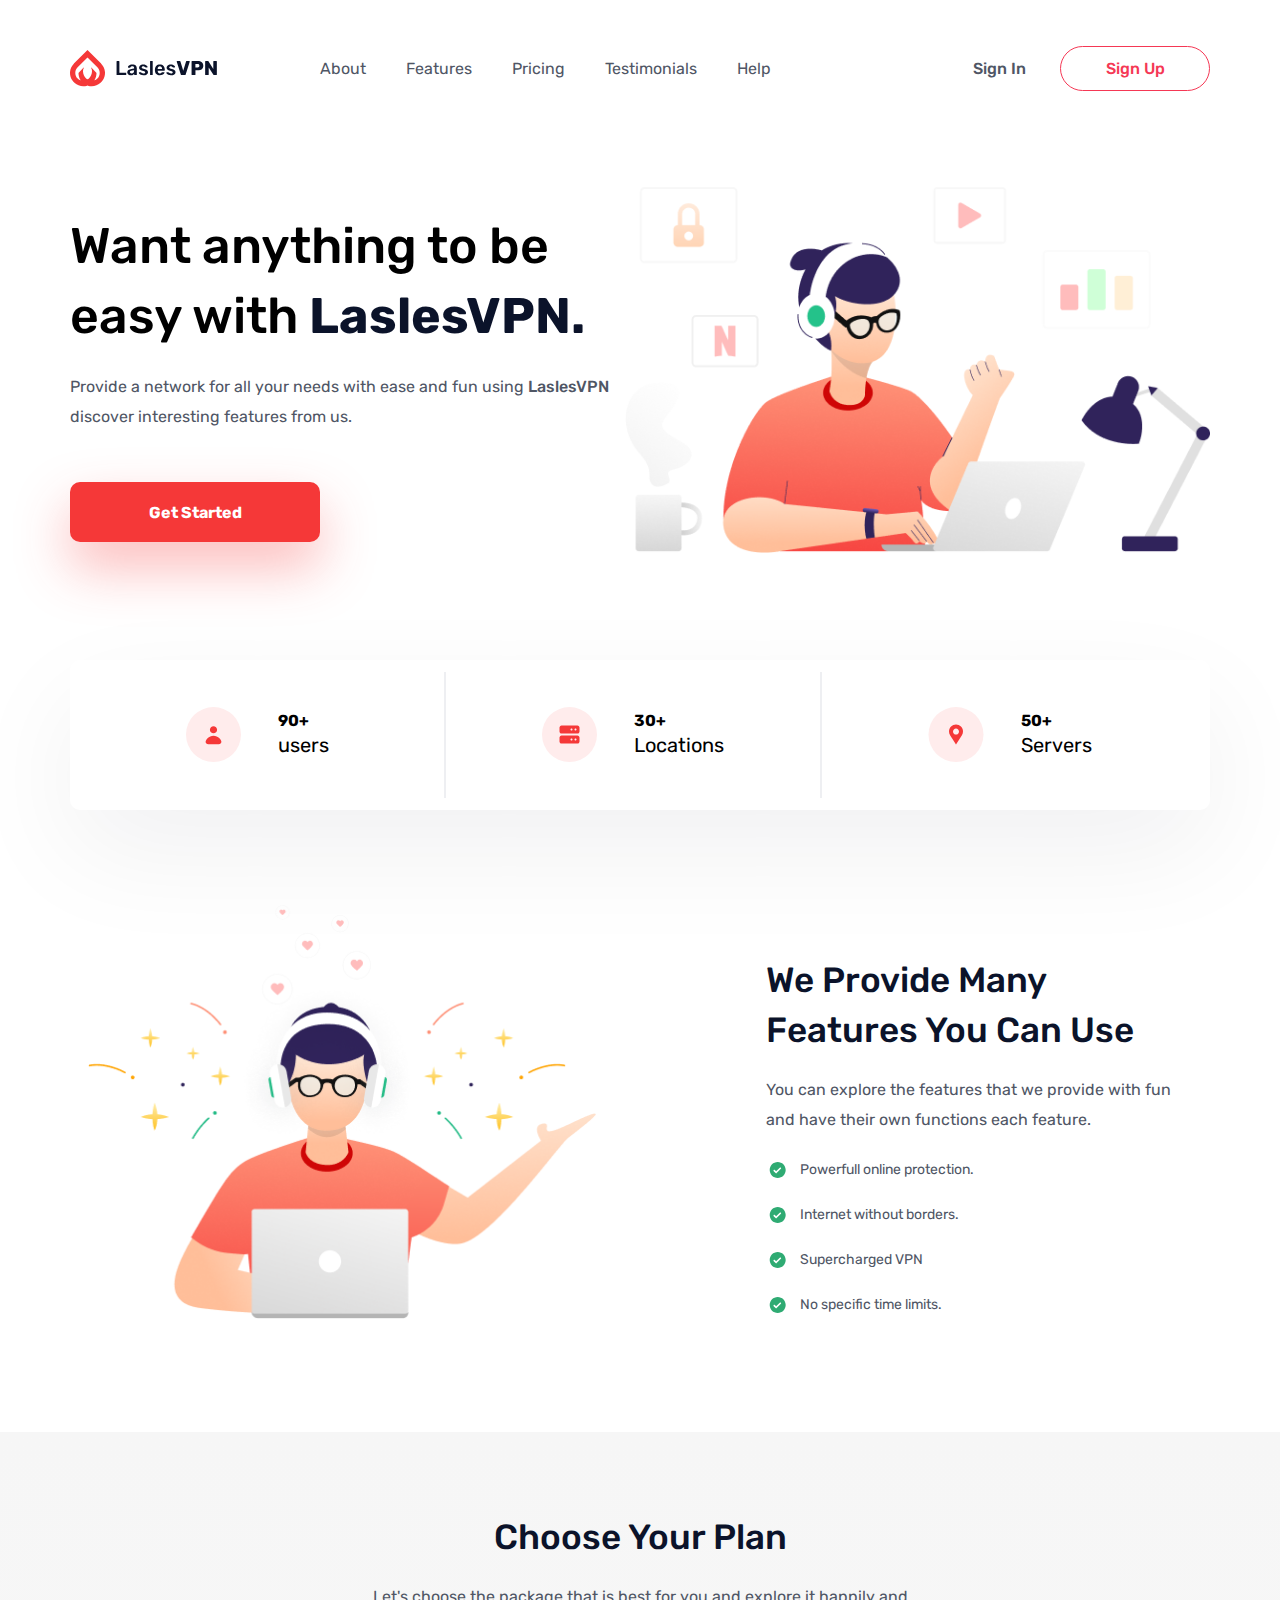
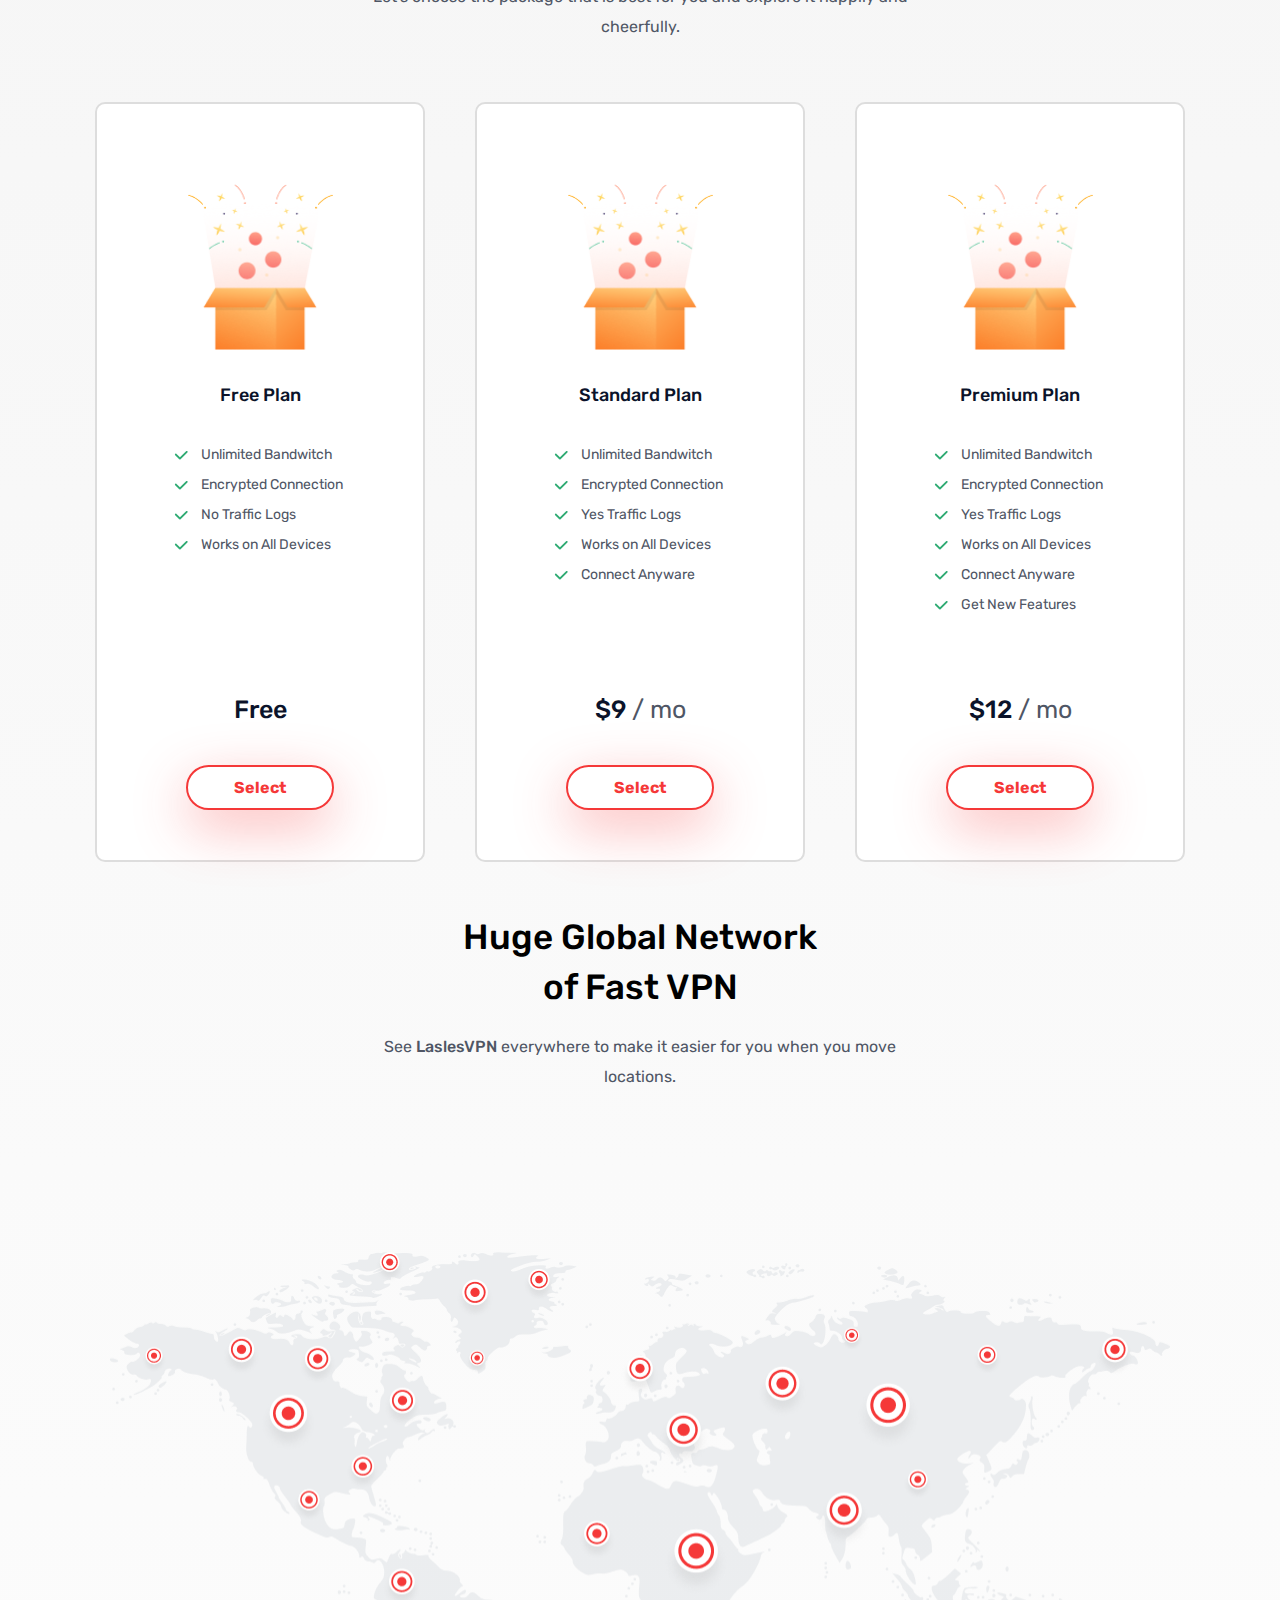
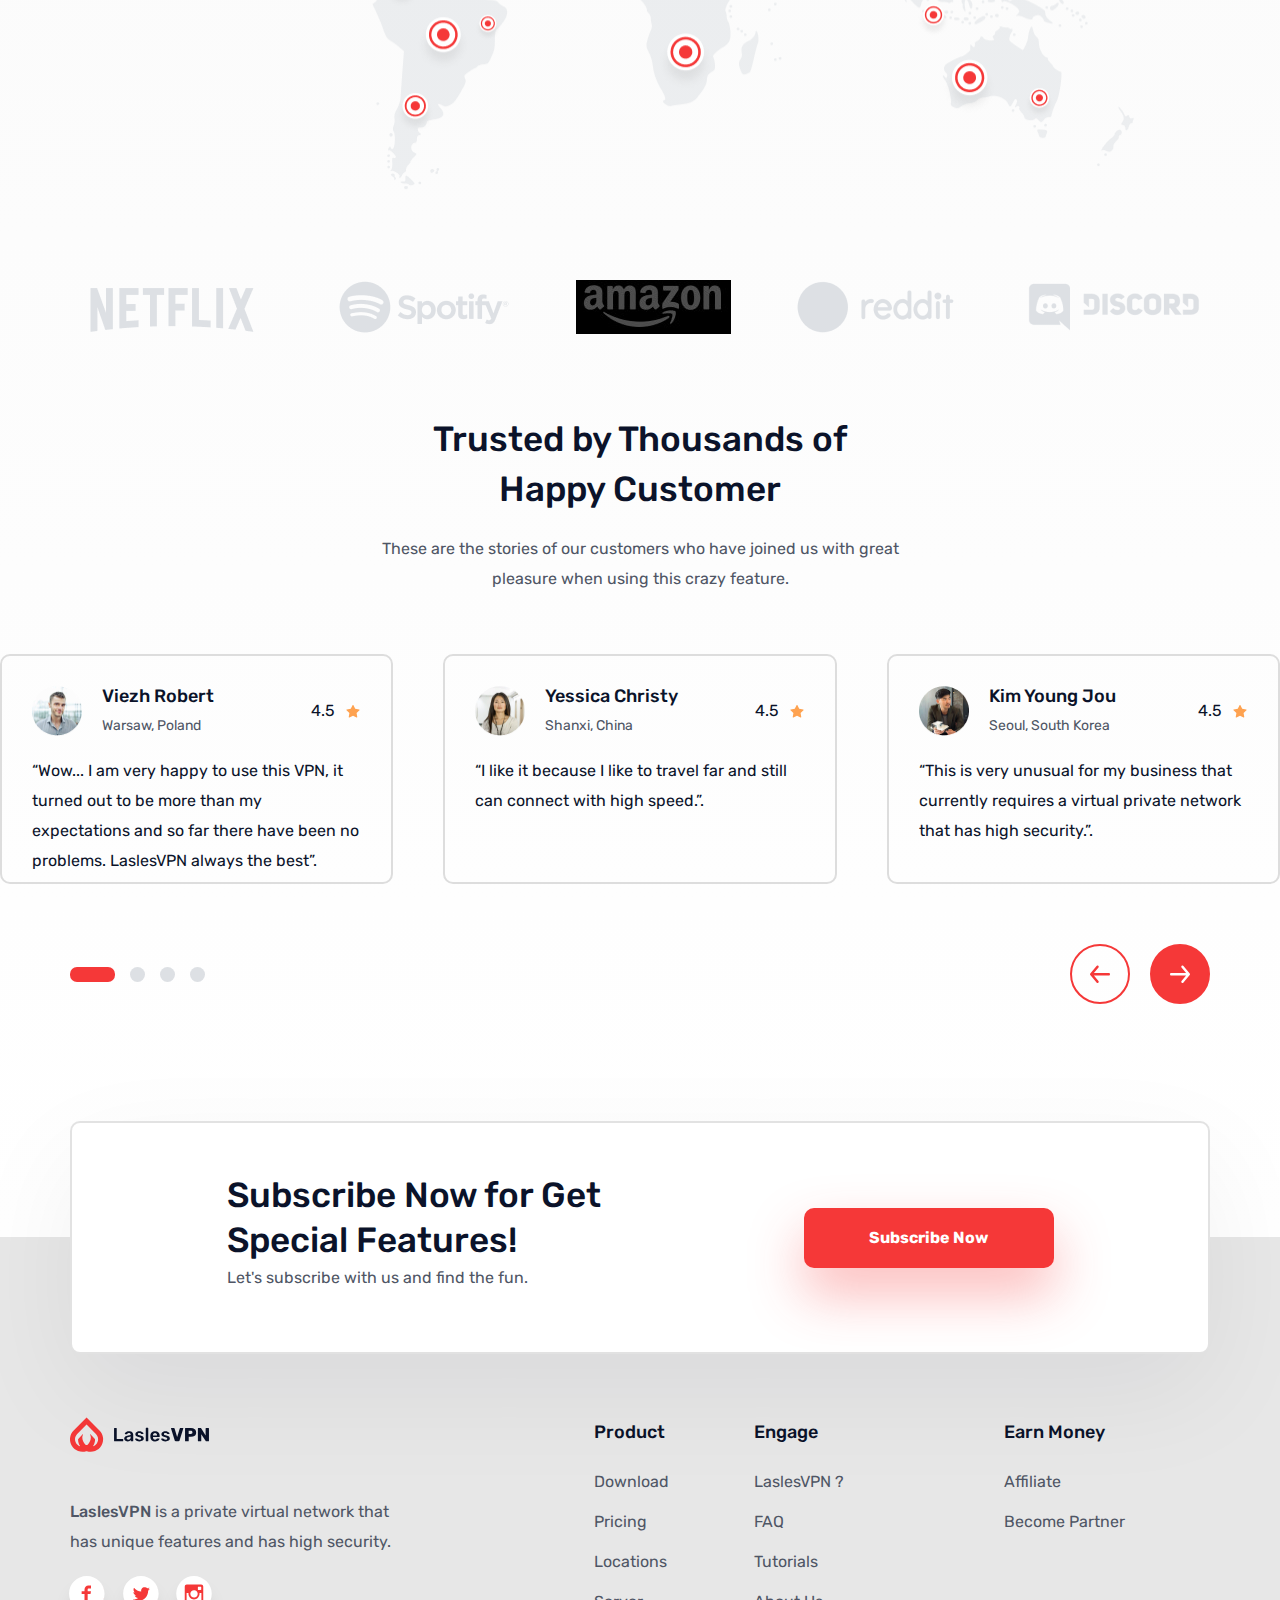
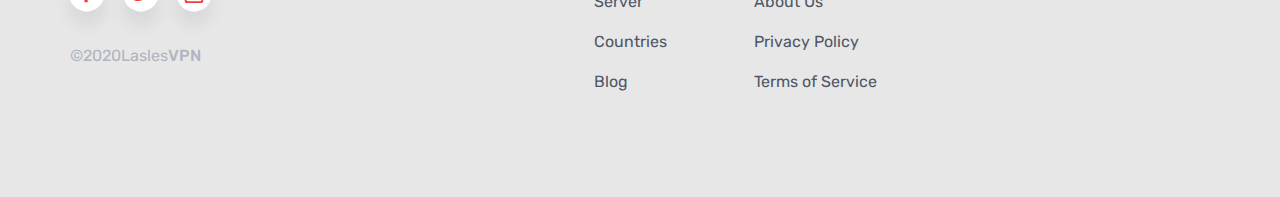
==== commit 720a5009: "master_13-12" ====
--- a/index.html
+++ b/index.html
@@ -28,24 +28,27 @@
             <nav class="header__menu">
                 <a href="https://www.yandex.ru/" class="header__menu-link ">About</a>
                 <a href="#functions " class="header__menu-link ">Features</a>
-                <a href="# " class="header__menu-link ">Pricing</a>
-                <a href="# " class="header__menu-link ">Testimonials</a>
-                <a href="https://www.yandex.ru/ " class="header__menu-link ">Help</a>
+                <a href="#Pricing " class="header__menu-link ">Pricing</a>
+                <a href="#Testimonials " class="header__menu-link ">Testimonials</a>
+                <a href="https://www.google.ru/" class="header__menu-link ">Help</a>
             </nav>
             <a href="# " class="header__link-login ">Sign In</a>
             <button class="btn header__btn-login ">Sign Up</button>
         </div>
     </header>
-    <section class="header__bottom ">
-        <h1 class="header__title ">Want anything to be easy with
-            <span class="header__title-bold ">LaslesVPN.</span>
-        </h1>
-        <div class="header__dicsription ">Provide a network for all your needs with ease and fun using
-            <span class="header__dicsription-bold "> LaslesVPN </span> discover interesting features from us.
-        </div>
-        <button class="btn header__btn-start ">Get Started</button>
-        </div>
-        <img class="header__decor-img " src="images/heder__decor-img.png " alt=" ">
+    <section class="main main__container ">
+        <div class="main__hero">
+            <h1 class="main__title ">Want anything to be easy with
+                <span class="main__title-bold ">LaslesVPN.</span>
+            </h1>
+            <div class="main__dicsription ">Provide a network for all your needs with ease and fun using
+                <span class="main__dicsription-bold "> LaslesVPN </span> discover interesting features from us.
+            </div>
+            <button class="btn main__btn-start ">Get Started</button>
+        </div>
+        <div class="main__hero-img">
+            <img class="main__decor-img " src="images/heder__decor-img.png " alt=" ">
+        </div>
         </div>
     </section>
     <!-- todoo=====HEADER(END)====== -->
@@ -122,7 +125,7 @@
     <!-- !========BG__GRADIENT======== -->
     <div class="bg__gradient ">
         <!-- !=====PLAN====== -->
-        <section class="plan ">
+        <section id="Pricing" class="plan ">
             <h2 class="plan__title ">Choose Your Plan</h2>
             <div class="plan__dicsription ">Let's choose the package that is best for you and explore it happily and cheerfully.
             </div>
@@ -189,7 +192,7 @@
         <!-- todoo====NETWORK(end)===== -->
 
         <!-- !=====COMENTS__SECTION====== -->
-        <section class="coments ">
+        <section id="Testimonials" class="coments ">
             <h2 class="coments__title ">Trusted by Thousands of Happy Customer</h2>
             <div class="coments__dicsription ">
                 These are the stories of our customers who have joined us with great pleasure when using this crazy feature.
@@ -414,32 +417,32 @@
             <div class="footer__help-conteiner ">
                 <div class="footer__products ">
                     <span class="footer__help-title ">Product</span>
-                    <ul class="footer__help-list ">
-                        <li class="footer__help-item ">Download</li>
-                        <li class="footer__help-item ">Pricing</li>
-                        <li class="footer__help-item ">Locations</li>
-                        <li class="footer__help-item ">Server</li>
-                        <li class="footer__help-item ">Countries</li>
-                        <li class="footer__help-item ">Blog</li>
-                    </ul>
+                    <nav class="footer__help-list ">
+                        <a class="footer__help-item ">Download</a>
+                        <a class="footer__help-item ">Pricing</a>
+                        <a class="footer__help-item ">Locations</a>
+                        <a class="footer__help-item ">Server</a>
+                        <a class="footer__help-item ">Countries<ai>
+                        <a class="footer__help-item ">Blog</a>
+                    </nav>
                 </div>
                 <div class="footer__participate ">
                     <span class="footer__help-title ">Engage</span>
                     <ul class="footer__help-list ">
-                        <li class="footer__help-item ">LaslesVPN ?</li>
-                        <li class="footer__help-item ">FAQ</li>
-                        <li class="footer__help-item ">Tutorials</li>
-                        <li class="footer__help-item ">About Us</li>
-                        <li class="footer__help-item ">Privacy Policy</li>
-                        <li class="footer__help-item ">Terms of Service</li>
+                        <a class="footer__help-item ">LaslesVPN ?</a>
+                        <a class="footer__help-item ">FAQ</a>
+                        <a class="footer__help-item ">Tutorials</a>
+                        <a class="footer__help-item ">About Us</a>
+                        <a class="footer__help-item ">Privacy Policy</a>
+                        <a class="footer__help-item ">Terms of Service</a>
                     </ul>
                 </div>
                 <div class="footer__money ">
                     <span class="footer__help-title ">Earn Money</span>
-                    <ul class="footer__money-list footer__help-list ">
-                        <li class="footer__help-item ">Affiliate</li>
-                        <li class="footer__help-item ">Become Partner</li>
-                    </ul>
+                    <nav class="footer__money-list footer__help-list ">
+                        <a class="footer__help-item ">Affiliate</a>
+                        <a class="footer__help-item ">Become Partner</a>
+                    </nav>
                 </div>
             </div>
         </div>
--- a/css/style.css
+++ b/css/style.css
@@ -128,13 +128,27 @@
     box-shadow: 0 0 54px rgba(245, 56, 56, 0.35);
 }
 
-.header__bottom {
+.main {
+    display: flex;
+}
+
+.main__container {
+    max-width: 1140px;
+    margin: 0 auto;
+}
+
+.main__bottom {
     max-width: 1209px;
     width: 100%;
     margin: 0 auto;
 }
 
-.header__title {
+.main__hero {
+    display: flex;
+    flex-direction: column;
+}
+
+.main__title {
     width: 555px;
     font-weight: 500;
     font-size: 50px;
@@ -142,14 +156,14 @@
     margin: 120px 0 21px;
 }
 
-.header__title-bold {
+.main__title-bold {
     font-weight: 700;
     font-size: 50px;
     line-height: 70px;
     color: #0B132A;
 }
 
-.header__dicsription {
+.main__dicsription {
     width: 555px;
     margin-bottom: 50px;
     font-size: 16px;
@@ -157,14 +171,14 @@
     color: #4F5665
 }
 
-.header__dicsription-bold {
-    font-weight: 500;
-    font-size: 16px;
-    line-height: 30px;
-    color: #4F5665;
-}
-
-.header__btn-start {
+.main__dicsription-bold {
+    font-weight: 500;
+    font-size: 16px;
+    line-height: 30px;
+    color: #4F5665;
+}
+
+.main__btn-start {
     font-weight: 700;
     color: #FFFFFF;
     font-size: 16px;
@@ -177,17 +191,14 @@
     transition: .3s
 }
 
-.header__btn-start:hover {
+.main__btn-start:hover {
     transform: scale(1.2);
     transition: .3s;
 }
 
-.header__decor-img {
-    position: absolute;
-    right: 0;
-    bottom: 0;
-    width: 611px;
-    height: 382px;
+.main__decor-img {
+    width: 100%;
+    margin-top: 6rem;
 }
 
 
